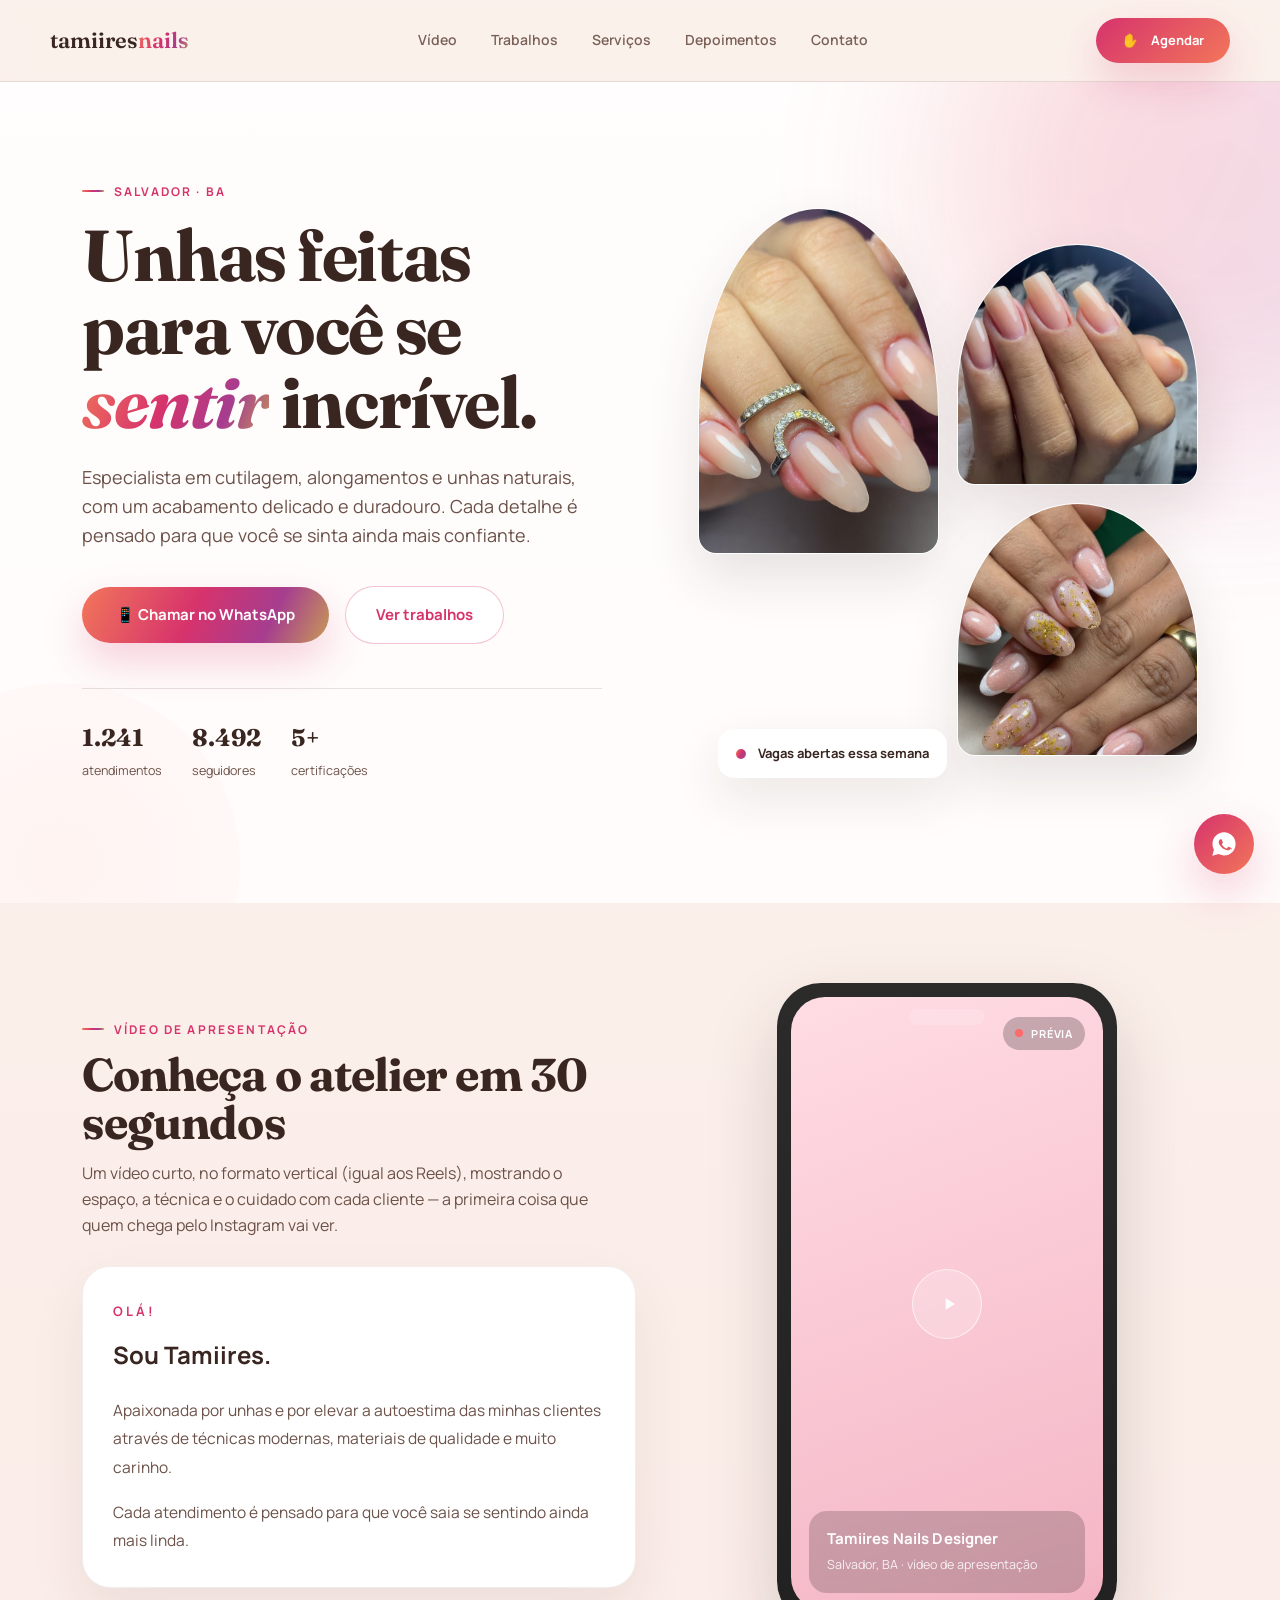
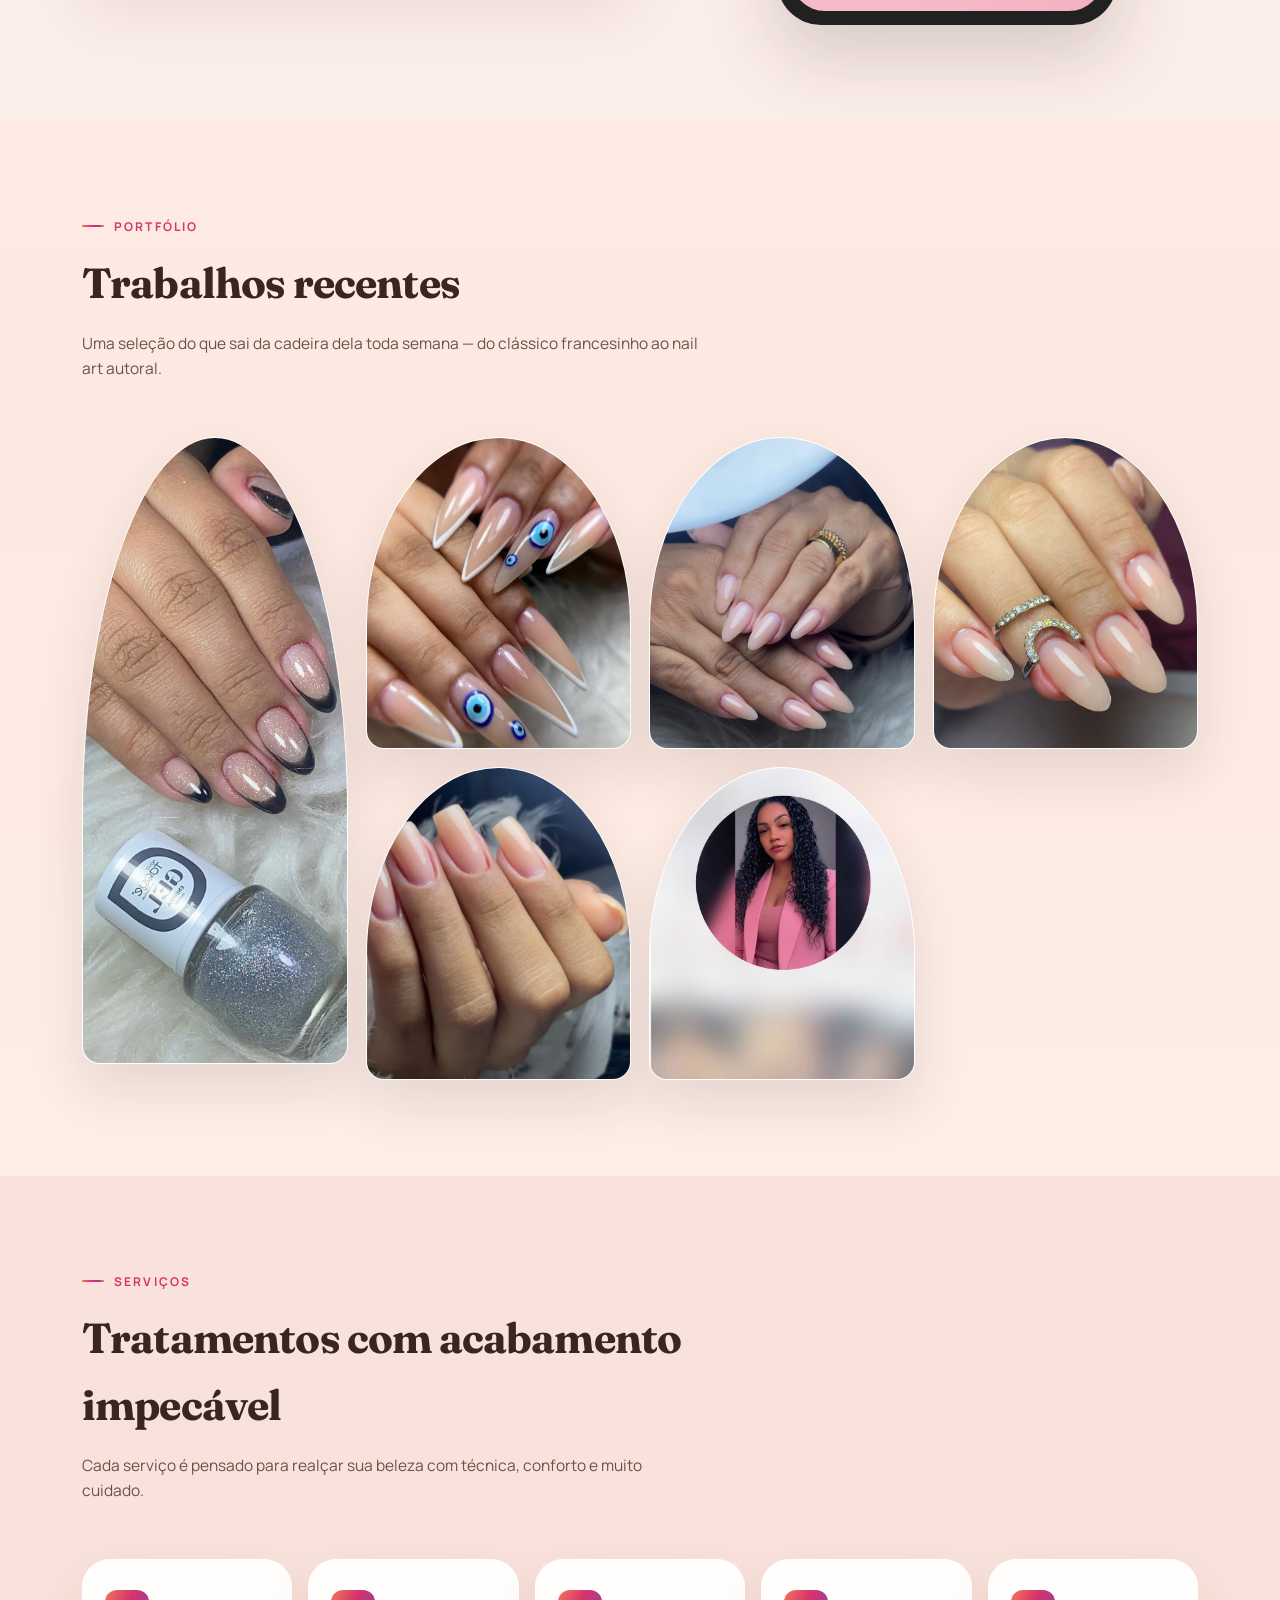
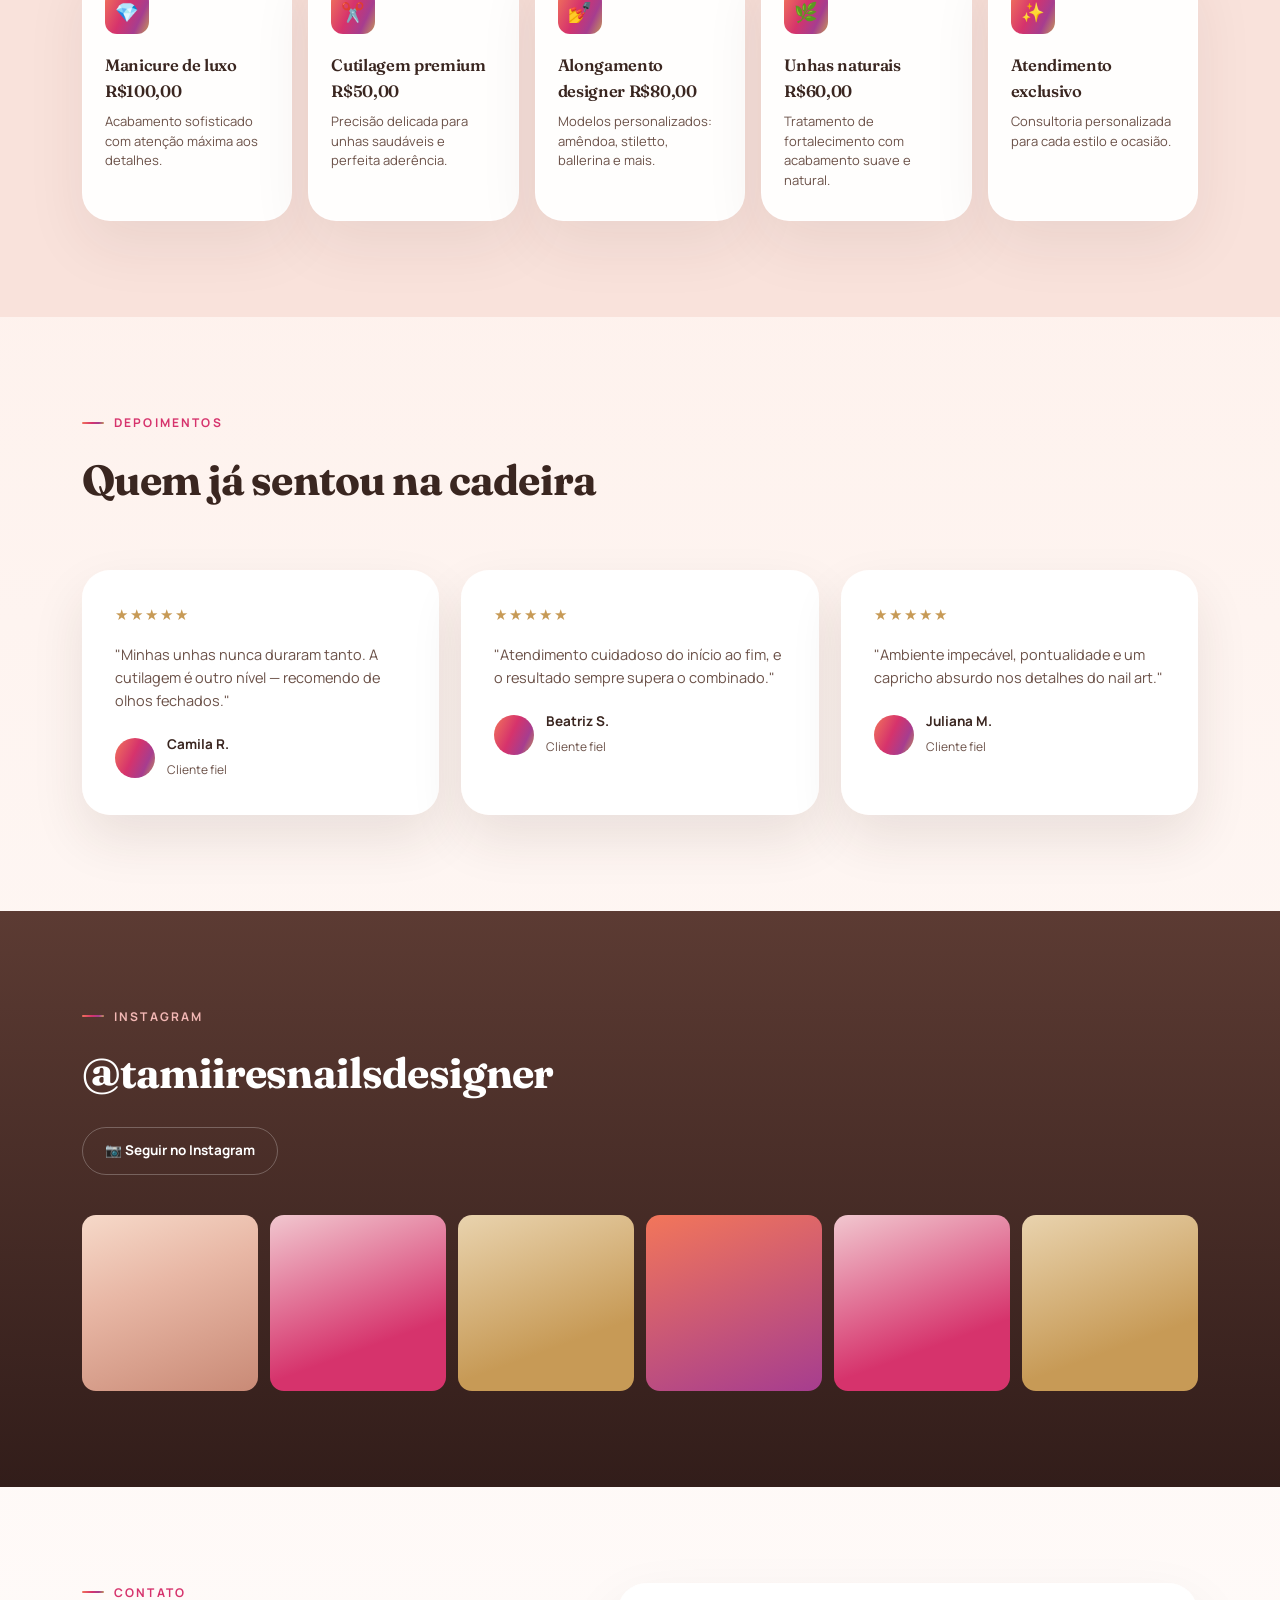
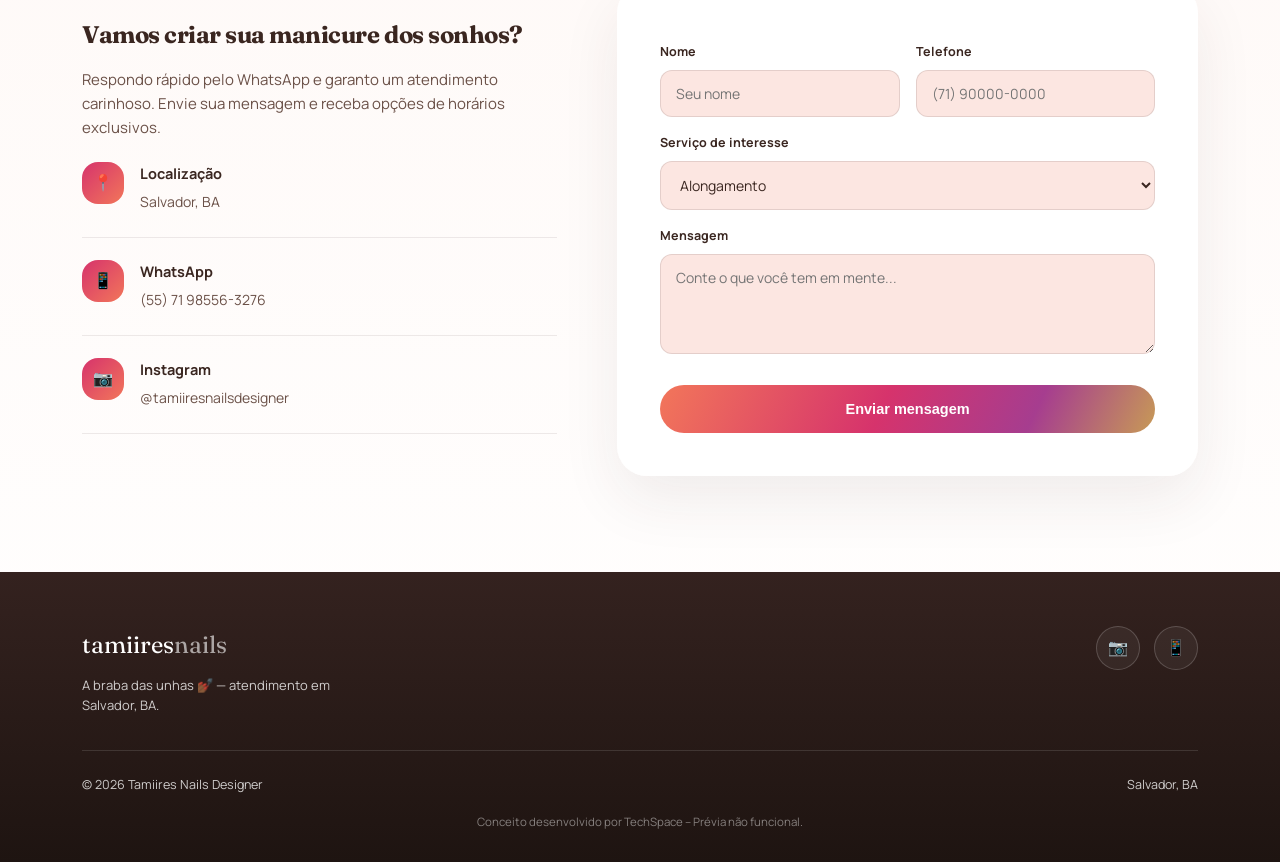
==== index.html @ da58a816 "missing the index file" ====
<!DOCTYPE html>
<html lang="pt-BR">
<head>
<meta charset="UTF-8">
<meta name="viewport" content="width=device-width, initial-scale=1.0">
<title>Tamiires Nails Designer</title>
<link rel="preconnect" href="https://fonts.googleapis.com">
<link href="https://fonts.googleapis.com/css2?family=Fraunces:ital,opsz,wght@0,9..144,400;0,9..144,600;1,9..144,500;1,9..144,600&family=Manrope:wght@400;500;600;700;800&display=swap" rel="stylesheet">
<style>
  :root{
    --blush:#FCE6E1;
    --blush-2:#F9E2DB;
    --blush-light:#FFF1EF;
    --espresso:#3A2620;
    --espresso-soft:#6B5148;
    --magenta:#D6336C;
    --coral:#F2765A;
    --rose:#D77A8A;
    --pearl:#F8E5E6;
    --gold:#C79A56;
    --grad: linear-gradient(115deg, #F2765A 0%, #D6336C 45%, #A63D8F 75%, #C79A56 100%);
    --card: #FFFFFF;
    --line: rgba(58,38,32,0.12);
    --shadow: 0 20px 50px rgba(58,38,32,0.10);
  }
  *{margin:0;padding:0;box-sizing:border-box;}
  html{scroll-behavior:smooth;}
  body{
    font-family:'Manrope', sans-serif;
    background:linear-gradient(180deg, #fff8f6 0%, #fde9e1 35%, #fff 100%);
    color:var(--espresso);
    line-height:1.6;
    overflow-x:hidden;
  }
  h1,h2,h3,.display{
    font-family:'Fraunces', serif;
    font-weight:700;
    letter-spacing:-0.02em;
    color:var(--espresso);
  }
  a{color:inherit;text-decoration:none;}
  img{max-width:100%;display:block;}
  .wrap{max-width:1180px;margin:0 auto;padding:0 32px;}
  @media(max-width:600px){ .wrap{padding:0 20px;} }
  .eyebrow{
    font-size:12px;
    letter-spacing:0.18em;
    text-transform:uppercase;
    font-weight:700;
    color:var(--magenta);
    display:flex;
    align-items:center;
    gap:10px;
  }
  .eyebrow::before{
    content:"";
    width:22px;height:2px;
    background:var(--grad);
    display:inline-block;
    border-radius:2px;
  }

  /* nail-tip shape: rounded almond top, used for photo frames */
  .nail-frame{
    border-radius: 50% 50% 18px 18px / 60% 60% 18px 18px;
    overflow:hidden;
    position:relative;
    box-shadow:0 24px 54px rgba(58,38,32,0.12);
    border:1px solid rgba(255,255,255,0.65);
    background:#fff;
  }
  .nail-frame img{width:100%;height:100%;object-fit:cover;}

  /* ---------- HEADER ---------- */
  header{
    position:sticky; top:0; z-index:50;
    background:rgba(251,239,234,0.88);
    backdrop-filter: blur(10px);
    border-bottom:1px solid var(--line);
  }
  .nav{
    display:flex;align-items:center;justify-content:space-between;
    padding:18px 0;
  }
  .logo{
    font-family:'Fraunces', serif;
    font-size:22px;
    font-weight:600;
  }
  .logo span{
    background:var(--grad);
    -webkit-background-clip:text;
    background-clip:text;
    color:transparent;
  }
  .nav-links{display:flex;gap:34px;font-size:14px;font-weight:600;}
  .nav-links a{opacity:0.9;color:var(--espresso-soft);transition:color .2s, opacity .2s;}
  .nav-links a:hover{opacity:1;color:var(--magenta);}
  .nav-cta{
    background:linear-gradient(135deg, var(--magenta), var(--coral));
    color:#fff;
    padding:12px 26px;
    border-radius:999px;
    font-size:13px;
    font-weight:700;
    display:flex;align-items:center;gap:10px;
    white-space:nowrap;
    box-shadow:0 18px 40px rgba(214,51,108,0.22);
  }
  .nav-right{display:flex; align-items:center; gap:14px;}
  .hamburger{
    display:none;
    width:40px;height:40px;
    border-radius:10px;
    border:1.5px solid var(--line);
    background:none;
    align-items:center; justify-content:center;
    flex-direction:column; gap:4px;
    cursor:pointer;
  }
  .hamburger span{width:18px;height:2px;background:var(--espresso);border-radius:2px;}
  .mobile-menu{
    display:none;
    flex-direction:column;
    gap:2px;
    padding:8px 0 18px;
    border-top:1px solid var(--line);
  }
  .mobile-menu a{
    padding:14px 4px;
    font-size:15px;
    font-weight:700;
    border-bottom:1px solid var(--line);
  }
  .mobile-menu.open{display:flex;}
  @media(max-width:860px){
    .nav-links{display:none;}
    .hamburger{display:flex;}
    .nav-cta span.txt{display:none;}
  }

  /* ---------- HERO ---------- */
  .hero{
    position:relative;
    padding:100px 0 120px;
    overflow:hidden;
    background:rgba(255,255,255,0.78);
  }
  .hero::before{
    content:"";
    position:absolute;
    top:-180px; right:-220px;
    width:560px;height:560px;
    background:var(--grad);
    filter:blur(90px);
    opacity:0.18;
    border-radius:50%;
    z-index:0;
  }
  .hero::after{
    content:"";
    position:absolute;
    bottom:-140px; left:-120px;
    width:360px; height:360px;
    background:radial-gradient(circle, rgba(255,243,241,0.95) 0%, rgba(251,239,234,0.15) 100%);
    border-radius:50%;
    z-index:0;
  }
  .hero-grid{
    position:relative; z-index:1;
    display:grid;
    grid-template-columns:1.05fr 0.95fr;
    gap:64px;
    align-items:center;
  }
  .hero h1{
    font-size:clamp(44px, 6vw, 72px);
    line-height:1.02;
    margin:18px 0 24px;
  }
  .hero h1 em{
    font-style:italic;
    background:var(--grad);
    -webkit-background-clip:text;
    background-clip:text;
    color:transparent;
  }
  .hero p.lead{
    font-size:18px;
    color:var(--espresso-soft);
    max-width:520px;
    margin-bottom:36px;
  }
  .hero-actions{display:flex;gap:16px;flex-wrap:wrap;align-items:center;}
  .btn-primary{
    background:var(--grad);
    color:#fff;
    padding:16px 34px;
    border-radius:100px;
    font-weight:700;
    font-size:15px;
    display:inline-flex;
    align-items:center;
    gap:10px;
    box-shadow:0 18px 42px rgba(214,51,108,0.22);
    transition:transform .2s ease, box-shadow .2s ease;
  }
  .btn-primary:hover{transform:translateY(-2px); box-shadow:0 24px 56px rgba(214,51,108,0.26);}
  .btn-ghost{
    padding:16px 30px;
    border-radius:100px;
    font-weight:700;
    font-size:15px;
    border:1.5px solid rgba(214,51,108,0.3);
    color:var(--magenta);
    background:rgba(255,255,255,0.9);
  }
  .hero-stats{
    display:flex; gap:30px;
    margin-top:44px;
    padding-top:30px;
    border-top:1px solid rgba(58,38,32,0.12);
    max-width:520px;
  }
  .hero-stats div b{
    color:var(--espresso);
  }
  .hero-stats div span{
    color:var(--espresso-soft);
  }
  .hero-stats div b{
    font-family:'Fraunces',serif;
    font-size:24px;
    display:block;
  }
  .hero-stats div span{font-size:12.5px; color:var(--espresso-soft);}

  .hero-visual{
    position:relative;
    display:grid;
    grid-template-columns:1fr 1fr;
    gap:18px;
  }
  .hero-visual .nail-frame:nth-child(1){grid-column:1/2; grid-row:1/3; aspect-ratio:3/4.3;}
  .hero-visual .nail-frame:nth-child(2){aspect-ratio:1/1; margin-top:36px;}
  .hero-visual .nail-frame:nth-child(3){aspect-ratio:1/1.05;}
  .badge-float{
    position:absolute;
    bottom:-22px; left:20px;
    background:#fff;
    padding:14px 18px;
    border-radius:16px;
    box-shadow:var(--shadow);
    display:flex;
    align-items:center;
    gap:12px;
    font-size:13px;
    font-weight:700;
    z-index:2;
  }
  .badge-dot{
    width:10px;height:10px;border-radius:50%;
    background:var(--grad);
  }

  /* placeholder art for photos (no real photos available) */
  .ph{ width:100%;height:100%; }
  .ph1{background:linear-gradient(160deg,#f6d9c9,#e8b7a5 40%,#c98a76);}
  .ph2{background:linear-gradient(160deg,#f1c7cf,#d6336c 70%);}
  .ph3{background:linear-gradient(160deg,#e9d3ae,#c79a56 70%);}
  .ph4{background:linear-gradient(160deg,#f2765a,#a63d8f);}
  .ph-mark{
    position:absolute; inset:0;
    display:flex; align-items:flex-end; justify-content:flex-start;
    padding:14px;
    font-size:10.5px; font-weight:700; letter-spacing:.04em;
    color:rgba(255,255,255,0.85);
  }

  /* ---------- VIDEO INTRO ---------- */
  .video-section{
    padding:80px 0 96px;
    background:rgba(251,239,234,0.72);
  }
  .video-layout{
    display:grid;
    grid-template-columns:1.05fr 0.95fr;
    gap:60px;
    align-items:center;
  }
  .video-copy{
    max-width:560px;
    display:flex;
    flex-direction:column;
    justify-content:center;
    gap:28px;
  }
  .video-copy .sec-head{margin-bottom:0;}
  .video-copy .sec-head h2{
    color:var(--espresso);
    font-size:clamp(34px, 4vw, 46px);
    line-height:1.05;
    margin-top:12px;
  }
  .video-copy .sec-head p{
    color:var(--espresso-soft);
    font-size:16px;
    max-width:520px;
  }
  .bio-text{
    background:#fff;
    border:1px solid rgba(58,38,32,0.08);
    border-radius:28px;
    padding:32px 30px;
    color:var(--espresso);
    line-height:1.85;
    box-shadow:0 24px 56px rgba(58,38,32,0.08);
  }
  .bio-text p{
    margin-bottom:18px;
  }
  .bio-text p:first-child{
    font-size:13px;
    font-weight:700;
    letter-spacing:0.24em;
    text-transform:uppercase;
    color:var(--magenta);
    margin-bottom:10px;
  }
  .bio-text p:nth-child(2){
    font-size:24px;
    font-weight:700;
    margin-bottom:18px;
    color:var(--espresso);
  }
  .bio-text p:nth-child(3),
  .bio-text p:nth-child(4){
    font-size:15.5px;
    color:var(--espresso-soft);
    margin-bottom:16px;
  }
  .bio-text p:last-child{margin-bottom:0;}
  .phone-frame{
    position:relative;
    width:min(340px, 84vw);
    aspect-ratio:9/17;
    margin:0 auto;
    border-radius:44px;
    padding:14px;
    background:linear-gradient(180deg, rgba(26,26,26,0.92), rgba(33,33,33,1));
    box-shadow:0 30px 70px rgba(58,38,32,0.18);
  }
  .phone-screen{
    position:relative;
    width:100%;height:100%;
    border-radius:34px;
    overflow:hidden;
    background:linear-gradient(160deg, #ffdce4 0%, #f5b8c7 42%, #d16388 78%);
    background-size:220% 220%;
    animation: shimmer 10s ease-in-out infinite;
  }
  @keyframes shimmer{
    0%{background-position:0% 25%;}
    50%{background-position:100% 75%;}
    100%{background-position:0% 25%;}
  }
  .phone-notch{
    position:absolute; top:12px; left:50%; transform:translateX(-50%);
    width:75px; height:16px; border-radius:12px;
    background:rgba(255,255,255,0.16);
    z-index:3;
  }
  .phone-caption{
    position:absolute; bottom:18px; left:18px; right:18px;
    z-index:3; color:#fff;
    background:rgba(0,0,0,0.18);
    border-radius:18px;
    padding:16px 18px;
    backdrop-filter:blur(6px);
  }
  .phone-caption b{font-size:15px; display:block; letter-spacing:0.01em;}
  .phone-caption span{font-size:12.5px; opacity:0.85;}
  .play-btn{
    position:absolute; inset:0;
    display:flex; align-items:center; justify-content:center;
    z-index:2;
  }
  .play-btn .circle{
    width:70px;height:70px;border-radius:50%;
    background:rgba(255,255,255,0.22);
    backdrop-filter:blur(4px);
    border:1.5px solid rgba(255,255,255,0.65);
    display:flex; align-items:center; justify-content:center;
    transition:transform .2s ease;
  }
  .phone-frame:hover .circle{transform:scale(1.06);}
  .play-btn svg{margin-left:3px;}
  .rec-dot{
    position:absolute; top:20px; right:18px; z-index:3;
    display:flex; align-items:center; gap:8px;
    font-size:11px; font-weight:700; color:#fff;
    letter-spacing:0.08em;
    background:rgba(0,0,0,0.22);
    padding:8px 12px;
    border-radius:999px;
  }
  .rec-dot i{
    width:8px;height:8px;border-radius:50%; background:#ff6a6a;
    display:inline-block;
    animation: blink 1.6s infinite;
  }
  @keyframes blink{ 50%{opacity:0.25;} }
  @media(max-width:860px){
    .video-layout{grid-template-columns:1fr; gap:34px;}
    .bio-text{padding:24px;}
    .phone-frame{width:min(260px, 80vw);}
  }

  /* ---------- SECTION HEADERS ---------- */
  section{padding:96px 0;}
  .sec-head{max-width:620px; margin-bottom:56px;}
  .sec-head h2{font-size:clamp(30px,3.6vw,42px); margin-top:14px;}
  .sec-head p{color:var(--espresso-soft); margin-top:14px; font-size:15.5px;}

  /* ---------- PORTFOLIO ---------- */
  .portfolio-grid{
    display:grid;
    grid-template-columns:repeat(4, 1fr);
    gap:18px;
  }
  .portfolio-grid .nail-frame{aspect-ratio:0.85/1; cursor:pointer; transition:transform .25s ease;}
  .portfolio-grid .nail-frame:hover{transform:translateY(-6px);}
  .portfolio-grid .nail-frame:nth-child(1){grid-row:span 2; aspect-ratio:0.72/1.7;}
  @media(max-width:900px){
    .portfolio-grid{grid-template-columns:repeat(2,1fr);}
    .portfolio-grid .nail-frame:nth-child(1){grid-row:span 1; aspect-ratio:0.85/1;}
  }

  /* ---------- SERVICES ---------- */
  .services{background:var(--blush-2);}
  .services-grid{
    display:grid;
    grid-template-columns:repeat(5,1fr);
    gap:16px;
  }
  .service-card{
    background:rgba(255,255,255,0.95);
    border-radius:28px;
    padding:30px 22px;
    text-align:left;
    box-shadow:0 24px 60px rgba(58,38,32,0.08);
    transition:transform .25s ease, box-shadow .25s ease;
    border:1px solid rgba(255,255,255,0.75);
  }
  .service-card:hover{transform:translateY(-6px); box-shadow:0 28px 72px rgba(58,38,32,0.12);}
  .service-icon{
    width:44px;height:44px;
    border-radius:12px;
    background:var(--grad);
    display:flex;align-items:center;justify-content:center;
    color:#fff; font-size:19px;
    margin-bottom:18px;
  }
  .service-card h3{font-size:16.5px; margin-bottom:8px; font-weight:600;}
  .service-card p{font-size:13px; color:var(--espresso-soft); line-height:1.5;}
  @media(max-width:960px){ .services-grid{grid-template-columns:repeat(2,1fr);} }

  /* ---------- TESTIMONIALS ---------- */
  .testi-grid{
    display:grid;
    grid-template-columns:repeat(3,1fr);
    gap:22px;
  }
  .testi-card{
    background:rgba(255,255,255,0.95);
    border-radius:28px;
    padding:32px;
    box-shadow:0 24px 52px rgba(58,38,32,0.10);
    border:1px solid rgba(255,255,255,0.7);
  }
  .stars{color:var(--gold); font-size:15px; margin-bottom:16px; letter-spacing:2px;}
  .testi-card p{font-size:14.5px; color:var(--espresso-soft); margin-bottom:22px;}
  .testi-who{display:flex; align-items:center; gap:12px;}
  .testi-avatar{
    width:40px;height:40px;border-radius:50%;
    background:var(--grad);
  }
  .testi-who b{font-size:13.5px; display:block;}
  .testi-who span{font-size:12px; color:var(--espresso-soft);}
  @media(max-width:900px){ .testi-grid{grid-template-columns:1fr;} }

  /* ---------- INSTAGRAM STRIP ---------- */
  .insta{
    background:linear-gradient(180deg, #5c3b33 0%, #321d1a 100%);
    color:#fff;
  }
  .insta .sec-head p{color:rgba(255,255,255,0.68);}
  .insta .eyebrow{color:#F3B8B5;}
  .insta .eyebrow::before{background:var(--grad);}
  .insta-head{
    display:flex; justify-content:space-between; align-items:flex-end;
    flex-wrap:wrap; gap:20px;
  }
  .insta-follow{
    display:inline-flex; align-items:center; gap:10px;
    border:1.5px solid rgba(255,255,255,0.25);
    padding:12px 22px; border-radius:100px;
    font-size:13.5px; font-weight:700;
  }
  .insta-grid{
    margin-top:40px;
    display:grid;
    grid-template-columns:repeat(6,1fr);
    gap:12px;
  }
  .insta-grid .cell{
    aspect-ratio:1/1;
    border-radius:14px;
    overflow:hidden;
    position:relative;
  }
  @media(max-width:900px){ .insta-grid{grid-template-columns:repeat(3,1fr);} }

  /* ---------- CONTACT ---------- */
  .contact-grid{
    display:grid;
    grid-template-columns:0.9fr 1.1fr;
    gap:60px;
    align-items:flex-start;
  }
  .contact-info-item{
    display:flex; gap:16px; align-items:flex-start;
    padding:22px 0;
    border-bottom:1px solid rgba(58,38,32,0.09);
  }
  .contact-info-item .ic{
    width:42px;height:42px;border-radius:16px;
    background:linear-gradient(135deg, var(--magenta), var(--coral));
    display:flex;align-items:center;justify-content:center;
    color:#fff; font-size:16px; flex-shrink:0;
  }
  .contact-info-item b{font-size:14.5px; display:block; margin-bottom:4px;}
  .contact-info-item span{font-size:14px; color:var(--espresso-soft);}

  form{
    background:rgba(255,255,255,0.95);
    border:1px solid rgba(255,255,255,0.75);
    border-radius:30px;
    padding:42px;
    box-shadow:0 24px 60px rgba(58,38,32,0.08);
  }
  .form-row{display:grid; grid-template-columns:1fr 1fr; gap:16px;}
  label{font-size:12.5px; font-weight:700; display:block; margin-bottom:8px; margin-top:16px;}
  input, textarea, select{
    width:100%;
    border:1.5px solid var(--line);
    background:var(--blush);
    border-radius:12px;
    padding:13px 15px;
    font-family:inherit;
    font-size:14px;
    color:var(--espresso);
  }
  input:focus, textarea:focus, select:focus{
    outline:2px solid var(--magenta);
    outline-offset:1px;
  }
  textarea{resize:vertical; min-height:100px;}
  .form-submit{
    margin-top:24px;
    width:100%;
    background:var(--grad);
    color:#fff;
    border:none;
    padding:16px;
    border-radius:100px;
    font-weight:700;
    font-size:14.5px;
    cursor:pointer;
  }
  @media(max-width:900px){
    .contact-grid{grid-template-columns:1fr;}
    .form-row{grid-template-columns:1fr;}
  }

  /* ---------- WHATSAPP FLOAT ---------- */
  .wa-float{
    position:fixed;
    bottom:26px; right:26px;
    width:60px;height:60px;
    border-radius:50%;
    background:linear-gradient(135deg, var(--magenta), var(--coral));
    display:flex;align-items:center;justify-content:center;
    box-shadow:0 18px 46px rgba(214,51,108,0.24);
    z-index:60;
    animation: pulse 2.6s infinite;
  }
  @keyframes pulse{
    0%{box-shadow:0 0 0 0 rgba(214,51,108,0.24);}
    70%{box-shadow:0 0 0 20px rgba(214,51,108,0);}
    100%{box-shadow:0 0 0 0 rgba(214,51,108,0);}
  }

  /* ---------- FOOTER ---------- */
  footer{
    background:linear-gradient(180deg, #34221f 0%, #1e1411 100%);
    color:rgba(255,255,255,0.78);
    padding:54px 0 30px;
  }
  .footer-top{
    display:flex; justify-content:space-between; flex-wrap:wrap; gap:30px;
    padding-bottom:34px;
    border-bottom:1px solid rgba(255,255,255,0.12);
  }
  .footer-logo{font-family:'Fraunces',serif; font-size:24px; color:#fff; margin-bottom:10px;}
  .footer-logo span{opacity:0.7;}
  .foot-social{display:flex; gap:14px;}
  .foot-social a{
    width:44px;height:44px;border-radius:50%;
    border:1.5px solid rgba(255,255,255,0.18);
    display:flex; align-items:center; justify-content:center;
    font-size:16px; color:#fff;
    background:rgba(255,255,255,0.05);
    transition:transform .2s ease, background .2s ease;
  }
  .foot-social a:hover{transform:translateY(-2px); background:rgba(255,255,255,0.12);}
  .footer-bottom{
    display:flex; justify-content:space-between; flex-wrap:wrap; gap:10px;
    padding-top:24px;
    font-size:12.5px;
  }
  .disclaimer{
    text-align:center;
    font-size:11.5px;
    color:rgba(255,255,255,0.45);
    margin-top:18px;
  }

  @media(max-width:900px){
    .hero-grid{grid-template-columns:1fr;}
    .hero-visual{margin-top:40px;}
    .services-grid{grid-template-columns:repeat(2,1fr);}
  }
  @media(prefers-reduced-motion: reduce){
    *{animation:none !important; transition:none !important;}
  }

  /* ---------- MOBILE TIGHTENING ---------- */
  @media(max-width:600px){
    section{padding:56px 0;}
    .hero{padding:44px 0 56px;}
    .video-section{padding:44px 0 56px;}
    .sec-head{margin-bottom:34px;}
    .hero-stats{gap:22px; flex-wrap:wrap;}
    .hero-actions .btn-primary, .hero-actions .btn-ghost{
      width:100%; justify-content:center; text-align:center;
    }
    .hero-actions{flex-direction:column; align-items:stretch;}
    .badge-float{
      position:static;
      margin-top:16px;
      width:fit-content;
    }
    .hero-visual{grid-template-columns:1fr 1fr; gap:12px;}
    .hero-visual .nail-frame:nth-child(2){margin-top:0;}
    form{padding:26px 22px;}
    .service-card{padding:22px 18px;}
    .insta-grid{grid-template-columns:repeat(3,1fr); gap:8px;}
    .footer-top{flex-direction:column;}
  }
</style>
</head>
<body>

<header>
  <div class="wrap nav">
    <div class="logo">tamiires<span>nails</span></div>
    <nav class="nav-links">
      <a href="#video">Vídeo</a>
      <a href="#portfolio">Trabalhos</a>
      <a href="#servicos">Serviços</a>
      <a href="#depoimentos">Depoimentos</a>
      <a href="#contato">Contato</a>
    </nav>
    <div class="nav-right">
      <a class="nav-cta" href="https://api.whatsapp.com/send?phone=5571985563276" target="_blank">✋<span class="txt">&nbsp;Agendar</span></a>
      <button class="hamburger" id="menuBtn" aria-label="Abrir menu" aria-expanded="false">
        <span></span><span></span><span></span>
      </button>
    </div>
  </div>
  <div class="wrap">
    <nav class="mobile-menu" id="mobileMenu">
      <a href="#video">Vídeo</a>
      <a href="#portfolio">Trabalhos</a>
      <a href="#servicos">Serviços</a>
      <a href="#depoimentos">Depoimentos</a>
      <a href="#contato">Contato</a>
    </nav>
  </div>
</header>

<section class="hero">
  <div class="wrap hero-grid">
    <div>
      <div class="eyebrow">Salvador · BA</div>
      <h1>Unhas feitas<br>para você se <em>sentir</em> incrível.</h1>
      <p class="lead">Especialista em cutilagem, alongamentos e unhas naturais, com um acabamento delicado e duradouro. Cada detalhe é pensado para que você se sinta ainda mais confiante.</p>
      <div class="hero-actions">
        <a class="btn-primary" href="https://api.whatsapp.com/send?phone=5571985563276" target="_blank">📱 Chamar no WhatsApp</a>
        <a class="btn-ghost" href="#portfolio">Ver trabalhos</a>
      </div>
      <div class="hero-stats">
        <div><b>1.241</b><span>atendimentos</span></div>
        <div><b>8.492</b><span>seguidores</span></div>
        <div><b>5+</b><span>certificações</span></div>
      </div>
    </div>
    <div class="hero-visual">
<div class="nail-frame">
    <img src="unha3.jpg" alt="Foto em destaque" class="ph">
</div>

<div class="nail-frame">
    <img src="unha1.jpg" alt="Alongamento" class="ph">
</div>

<div class="nail-frame">
    <img src="unha2.jpg" alt="Cutilagem" class="ph">
</div>
      <div class="badge-float"><span class="badge-dot"></span> Vagas abertas essa semana</div>
    </div>
  </div>
</section>

<section class="video-section" id="video">
  <div class="wrap video-layout">
    <div class="video-copy">
      <div class="sec-head" style="margin-bottom:0;">
        <div class="eyebrow">Vídeo de apresentação</div>
        <h2>Conheça o atelier em 30 segundos</h2>
        <p>Um vídeo curto, no formato vertical (igual aos Reels), mostrando o espaço, a técnica e o cuidado com cada cliente — a primeira coisa que quem chega pelo Instagram vai ver.</p>
      </div>
      <div class="bio-text">
        <p>Olá!</p>
        <p>Sou Tamiires.</p>
        <p>Apaixonada por unhas e por elevar a autoestima das minhas clientes através de técnicas modernas, materiais de qualidade e muito carinho.</p>
        <p>Cada atendimento é pensado para que você saia se sentindo ainda mais linda.</p>
      </div>
    </div>
    <div class="phone-frame">
      <div class="phone-screen">
        <div class="rec-dot"><i></i>PRÉVIA</div>
        <div class="phone-notch"></div>
        <div class="play-btn">
          <div class="circle">
            <svg width="20" height="20" viewBox="0 0 24 24" fill="white"><path d="M8 5v14l11-7z"/></svg>
          </div>
        </div>
        <div class="phone-caption">
          <b>Tamiires Nails Designer</b>
          <span>Salvador, BA · vídeo de apresentação</span>
        </div>
      </div>
    </div>
  </div>
</section>

<section id="portfolio">
  <div class="wrap">
    <div class="sec-head">
      <div class="eyebrow">Portfólio</div>
      <h2>Trabalhos recentes</h2>
      <p>Uma seleção do que sai da cadeira dela toda semana — do clássico francesinho ao nail art autoral.</p>
    </div>
    <div class="portfolio-grid">
      <div class="nail-frame">
        <img src="unha5.jpg" alt="Foto em destaque" class="ph">
      </div>
      <div class="nail-frame">
        <img src="unha7.jpg" alt="Alongamento" class="ph">
      </div>
      <div class="nail-frame">
        <img src="unha4.jpg" alt="Cutilagem" class="ph">
      </div>
      <div class="nail-frame">
        <img src="unha3.jpg" alt="Foto em destaque" class="ph">
      </div>
      <div class="nail-frame">
        <img src="unha6.jpg" alt="Alongamento" class="ph">
      </div>
      <div class="nail-frame">
        <img src="ela.jpg" alt="Cutilagem" class="ph">
      </div>
    </div>
  </div>
</section>

<section class="services" id="servicos">
  <div class="wrap">
    <div class="sec-head">
      <div class="eyebrow">Serviços</div>
      <h2>Tratamentos com acabamento impecável</h2>
      <p>Cada serviço é pensado para realçar sua beleza com técnica, conforto e muito cuidado.</p>
    </div>
    <div class="services-grid">
      <div class="service-card">
        <div class="service-icon">💎</div>
        <h3>Manicure de luxo R$100,00</h3>
        <p>Acabamento sofisticado com atenção máxima aos detalhes.</p>
      </div>
      <div class="service-card">
        <div class="service-icon">✂️</div>
        <h3>Cutilagem premium R$50,00</h3>
        <p>Precisão delicada para unhas saudáveis e perfeita aderência.</p>
      </div>
      <div class="service-card">
        <div class="service-icon">💅</div>
        <h3>Alongamento designer R$80,00</h3>
        <p>Modelos personalizados: amêndoa, stiletto, ballerina e mais.</p>
      </div>
      <div class="service-card">
        <div class="service-icon">🌿</div>
        <h3>Unhas naturais R$60,00</h3>
        <p>Tratamento de fortalecimento com acabamento suave e natural.</p>
      </div>
      <div class="service-card">
        <div class="service-icon">✨</div>
        <h3>Atendimento exclusivo</h3>
        <p>Consultoria personalizada para cada estilo e ocasião.</p>
      </div>
    </div>
  </div>
</section>

<section id="depoimentos">
  <div class="wrap">
    <div class="sec-head">
      <div class="eyebrow">Depoimentos</div>
      <h2>Quem já sentou na cadeira</h2>
    </div>
    <div class="testi-grid">
      <div class="testi-card">
        <div class="stars">★★★★★</div>
        <p>"Minhas unhas nunca duraram tanto. A cutilagem é outro nível — recomendo de olhos fechados."</p>
        <div class="testi-who"><div class="testi-avatar"></div><div><b>Camila R.</b><span>Cliente fiel</span></div></div>
      </div>
      <div class="testi-card">
        <div class="stars">★★★★★</div>
        <p>"Atendimento cuidadoso do início ao fim, e o resultado sempre supera o combinado."</p>
        <div class="testi-who"><div class="testi-avatar"></div><div><b>Beatriz S.</b><span>Cliente fiel</span></div></div>
      </div>
      <div class="testi-card">
        <div class="stars">★★★★★</div>
        <p>"Ambiente impecável, pontualidade e um capricho absurdo nos detalhes do nail art."</p>
        <div class="testi-who"><div class="testi-avatar"></div><div><b>Juliana M.</b><span>Cliente fiel</span></div></div>
      </div>
    </div>
  </div>
</section>

<section class="insta">
  <div class="wrap">
    <div class="sec-head insta-head" style="margin-bottom:0;">
      <div>
        <div class="eyebrow">Instagram</div>
        <h2 style="color:#fff;">@tamiiresnailsdesigner</h2>
      </div>
      <a class="insta-follow" href="https://instagram.com/tamiiresnailsdesigner" target="_blank">📷 Seguir no Instagram</a>
    </div>
    <div class="insta-grid">
      <div class="cell"><div class="ph ph1" style="width:100%;height:100%;"></div></div>
      <div class="cell"><div class="ph ph2" style="width:100%;height:100%;"></div></div>
      <div class="cell"><div class="ph ph3" style="width:100%;height:100%;"></div></div>
      <div class="cell"><div class="ph ph4" style="width:100%;height:100%;"></div></div>
      <div class="cell"><div class="ph ph2" style="width:100%;height:100%;"></div></div>
      <div class="cell"><div class="ph ph3" style="width:100%;height:100%;"></div></div>
    </div>
  </div>
</section>

<section id="contato">
  <div class="wrap contact-grid">
    <div>
      <div class="eyebrow">Contato</div>
      <h2 style="margin-top:14px;">Vamos criar sua manicure dos sonhos?</h2>
      <p style="color:var(--espresso-soft); margin-top:14px; font-size:15px;">Respondo rápido pelo WhatsApp e garanto um atendimento carinhoso. Envie sua mensagem e receba opções de horários exclusivos.</p>

      <div class="contact-info-item">
        <div class="ic">📍</div>
        <div><b>Localização</b><span>Salvador, BA</span></div>
      </div>
      <div class="contact-info-item">
        <div class="ic">📱</div>
        <div><b>WhatsApp</b><span>(55) 71 98556-3276</span></div>
      </div>
      <div class="contact-info-item">
        <div class="ic">📷</div>
        <div><b>Instagram</b><span>@tamiiresnailsdesigner</span></div>
      </div>
    </div>

    <form onsubmit="return false;">
      <div class="form-row">
        <div>
          <label for="nome">Nome</label>
          <input id="nome" type="text" placeholder="Seu nome">
        </div>
        <div>
          <label for="tel">Telefone</label>
          <input id="tel" type="tel" placeholder="(71) 90000-0000">
        </div>
      </div>
      <label for="servico">Serviço de interesse</label>
      <select id="servico">
        <option>Alongamento</option>
        <option>Cutilagem</option>
        <option>Unhas naturais</option>
        <option>Unhas masculinas</option>
        <option>Outro</option>
      </select>
      <label for="msg">Mensagem</label>
      <textarea id="msg" placeholder="Conte o que você tem em mente..."></textarea>
      <button class="form-submit" type="submit">Enviar mensagem</button>
    </form>
  </div>
</section>

<a class="wa-float" href="https://api.whatsapp.com/send?phone=5571985563276" target="_blank" aria-label="WhatsApp">
  <svg width="28" height="28" viewBox="0 0 24 24" fill="white"><path d="M12.04 2C6.58 2 2.13 6.45 2.13 11.91c0 1.75.46 3.39 1.26 4.81L2 22l5.42-1.34c1.37.73 2.93 1.15 4.62 1.15h.01c5.46 0 9.91-4.45 9.91-9.91C21.96 6.45 17.5 2 12.04 2zm5.75 14.06c-.24.68-1.4 1.3-1.93 1.36-.5.06-1.05.09-3.02-.63-2.55-.96-4.19-3.58-4.32-3.75-.13-.17-1.03-1.37-1.03-2.62s.66-1.86.89-2.11c.24-.25.51-.31.68-.31.17 0 .34 0 .49.01.16.01.37-.06.58.44.24.55.79 1.9.86 2.04.07.14.11.31.02.5-.09.19-.14.31-.27.47-.14.16-.29.36-.41.48-.14.14-.28.29-.12.57.16.28.71 1.17 1.52 1.89 1.05.93 1.93 1.22 2.21 1.36.28.14.44.12.61-.07.17-.19.71-.83.9-1.11.19-.28.38-.24.63-.14.26.09 1.61.76 1.89.9.28.14.46.21.53.33.07.12.07.68-.17 1.36z"/></svg>
</a>

<footer>
  <div class="wrap">
    <div class="footer-top">
      <div>
        <div class="footer-logo">tamiires<span style="opacity:0.6;">nails</span></div>
        <p style="font-size:13px; max-width:280px;">A braba das unhas 💅🏾 — atendimento em Salvador, BA.</p>
      </div>
      <div class="foot-social">
        <a href="https://instagram.com/tamiiresnailsdesigner" target="_blank">📷</a>
        <a href="https://api.whatsapp.com/send?phone=5571985563276" target="_blank">📱</a>
      </div>
    </div>
    <div class="footer-bottom">
      <span>© 2026 Tamiires Nails Designer</span>
      <span>Salvador, BA</span>
    </div>
    <div class="disclaimer">Conceito desenvolvido por TechSpace – Prévia não funcional.</div>
  </div>
</footer>

<script>
  const menuBtn = document.getElementById('menuBtn');
  const mobileMenu = document.getElementById('mobileMenu');
  menuBtn.addEventListener('click', () => {
    const isOpen = mobileMenu.classList.toggle('open');
    menuBtn.setAttribute('aria-expanded', isOpen);
  });
  mobileMenu.querySelectorAll('a').forEach(link => {
    link.addEventListener('click', () => {
      mobileMenu.classList.remove('open');
      menuBtn.setAttribute('aria-expanded', 'false');
    });
  });
</script>
</body>
</html>
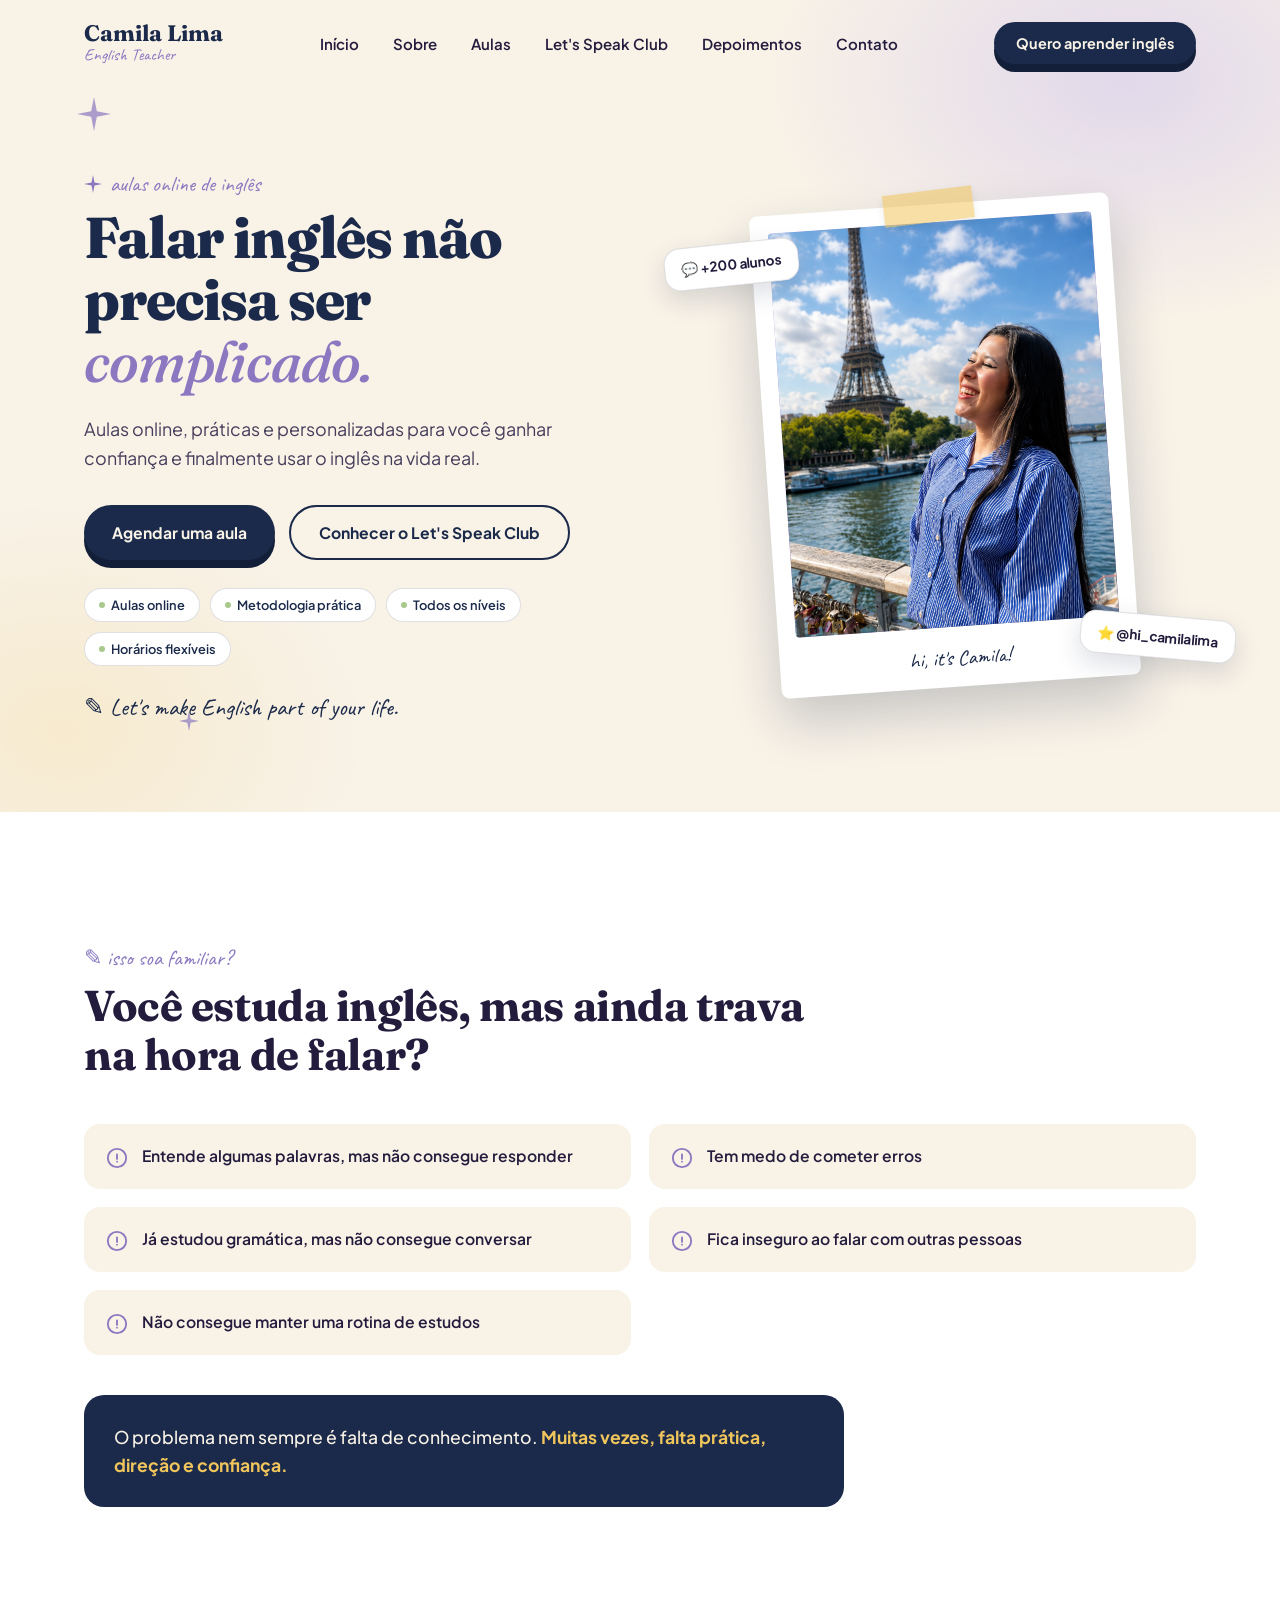
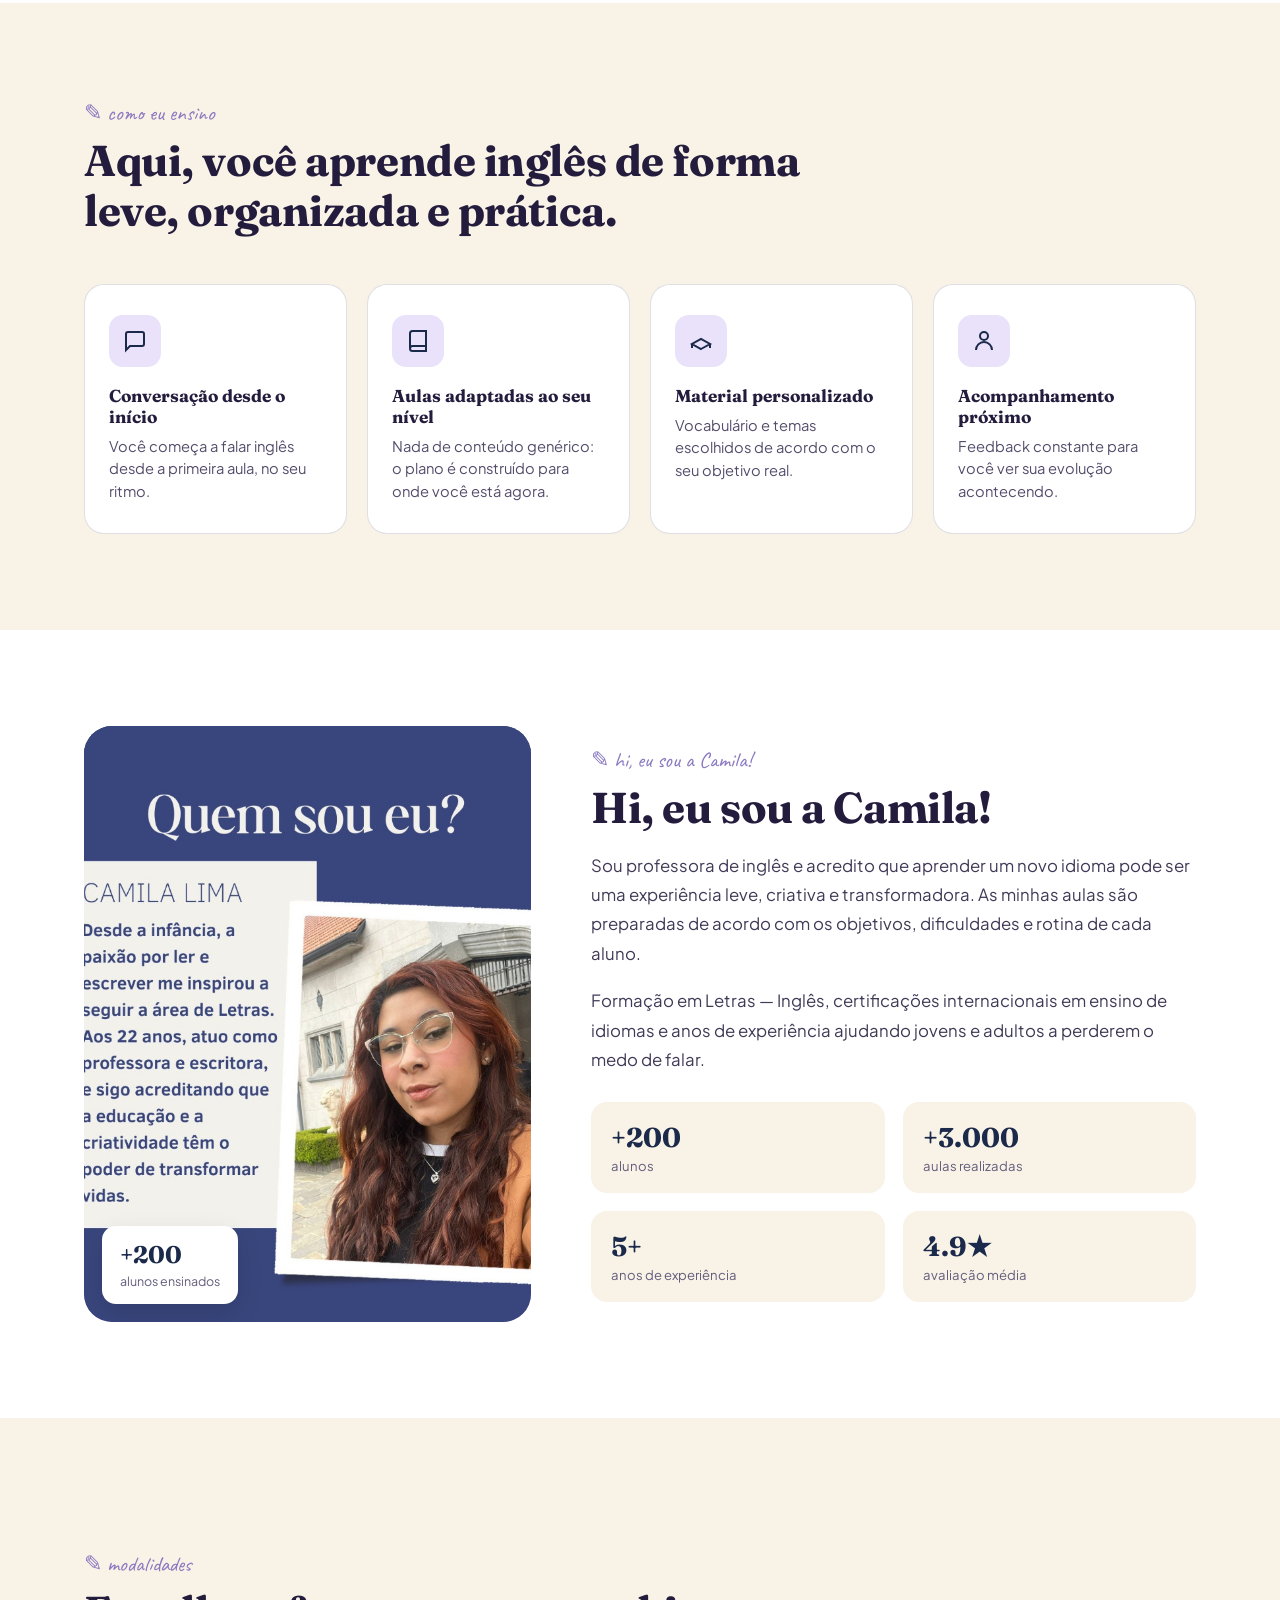
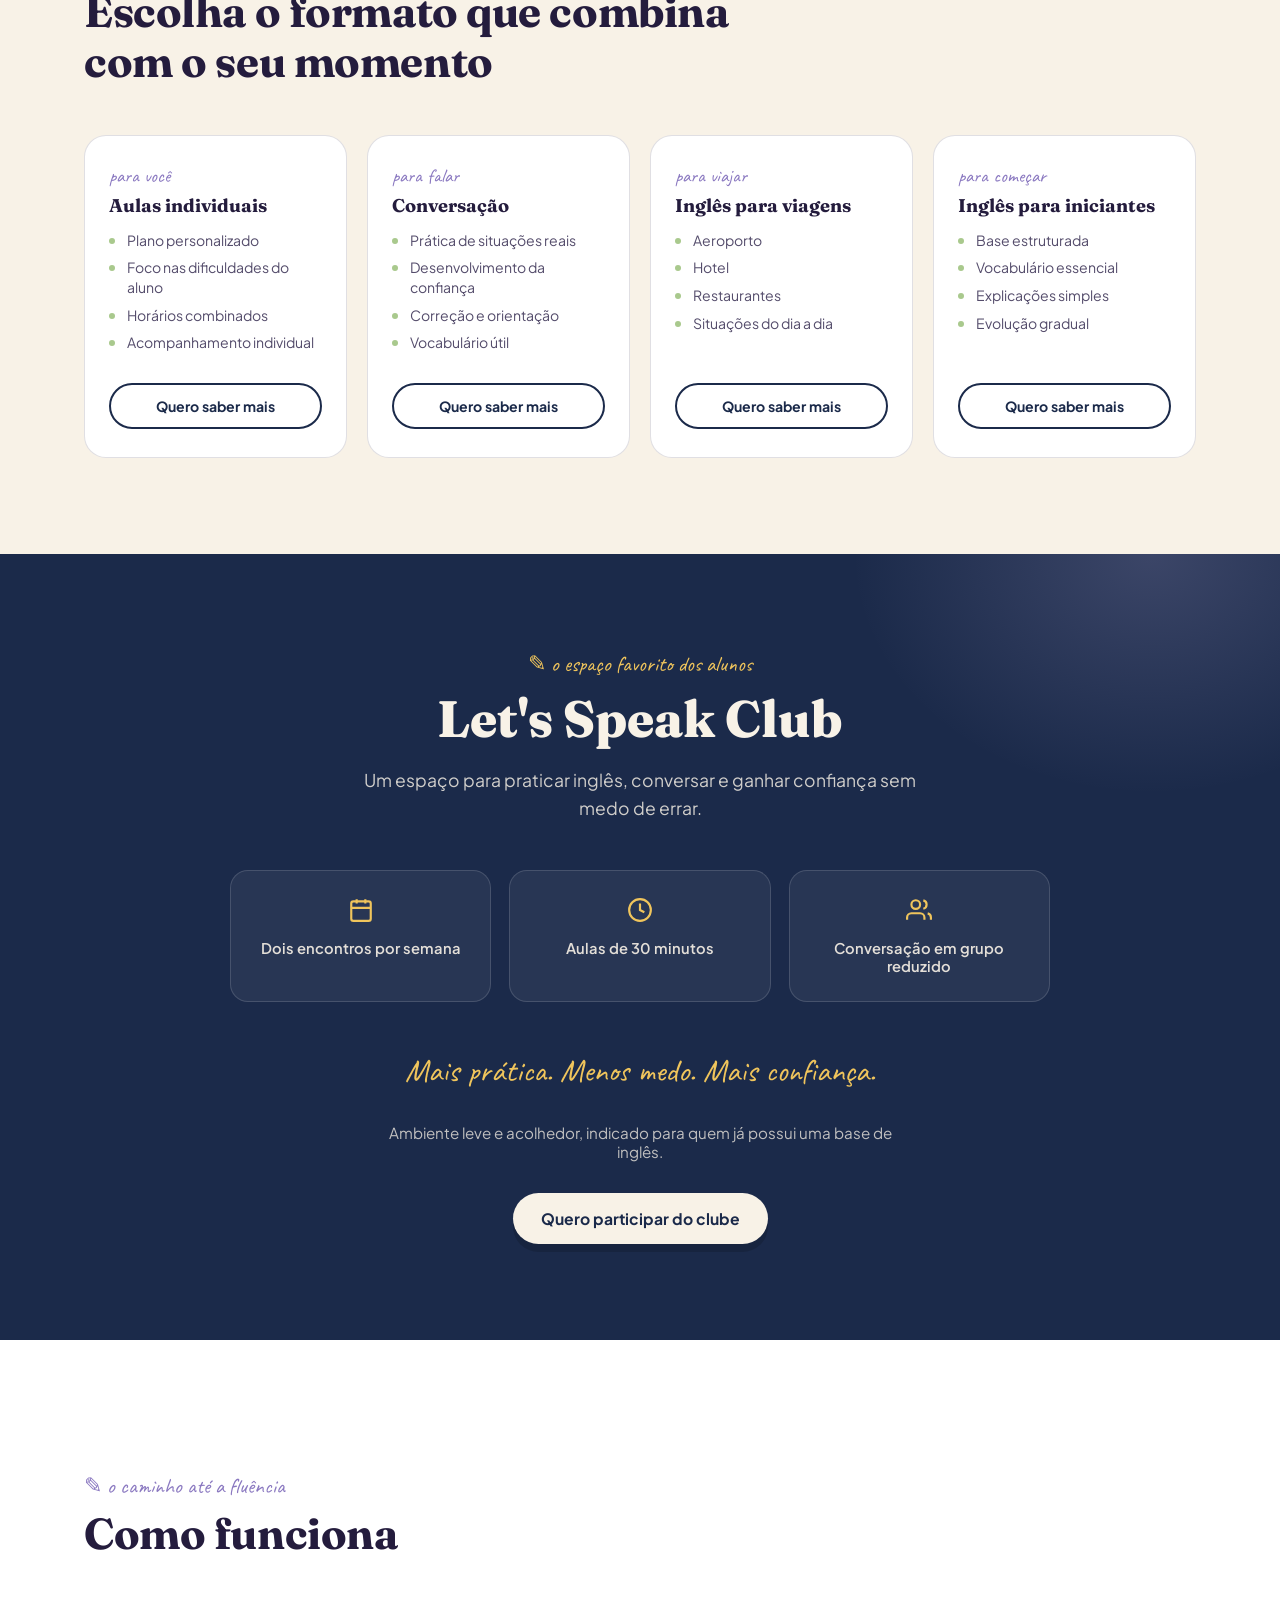
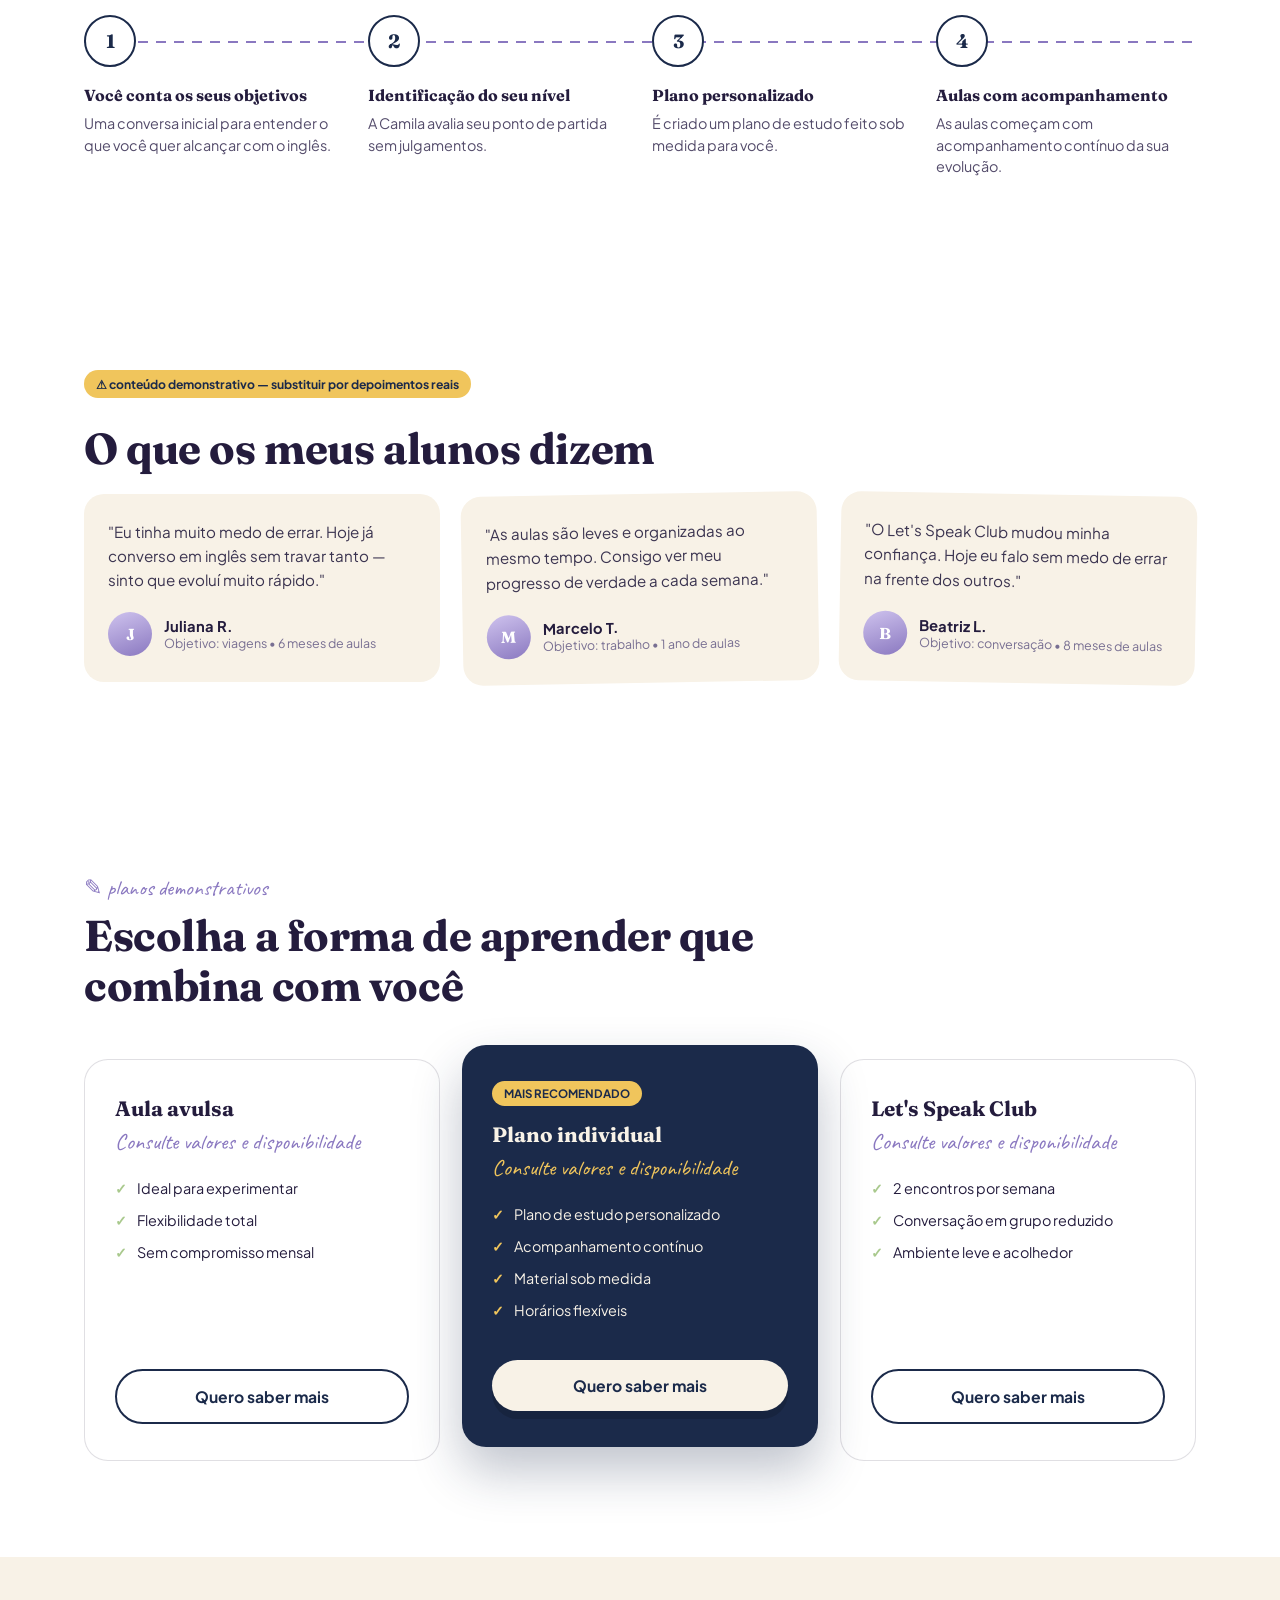
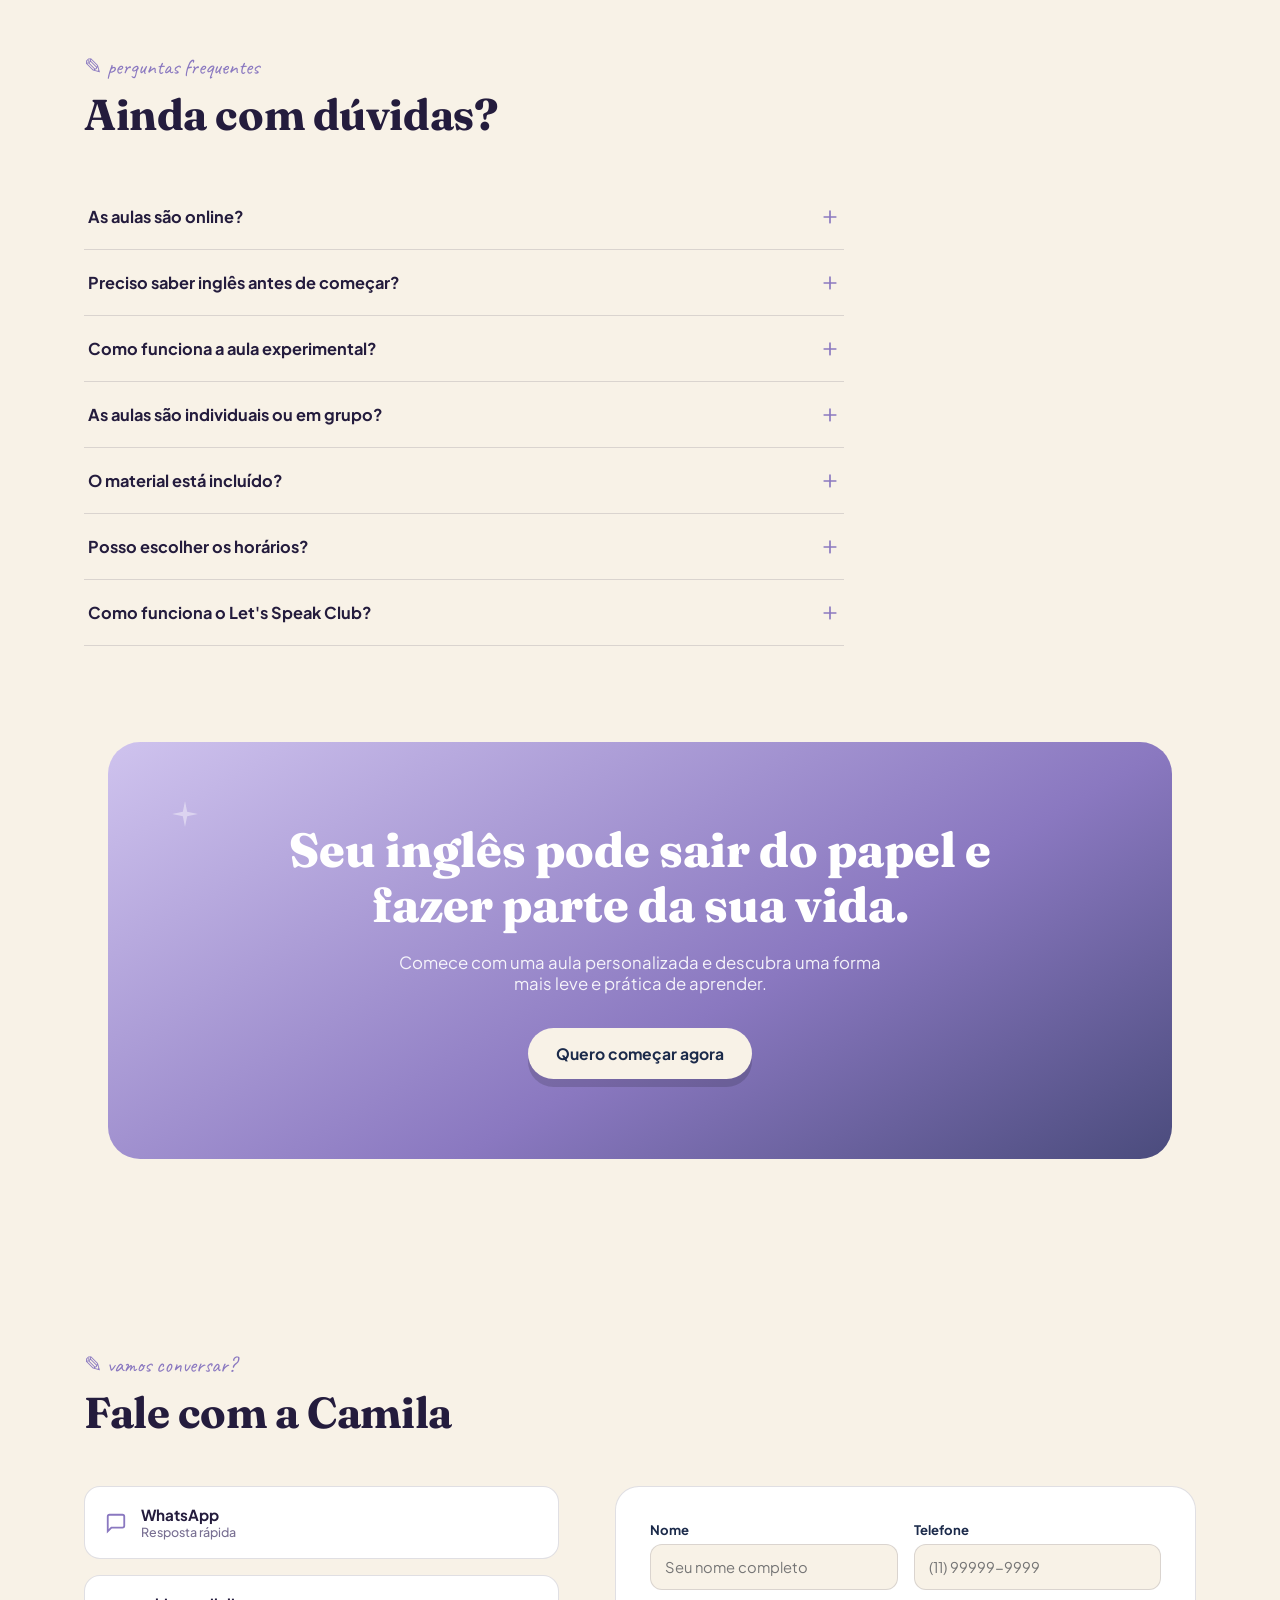
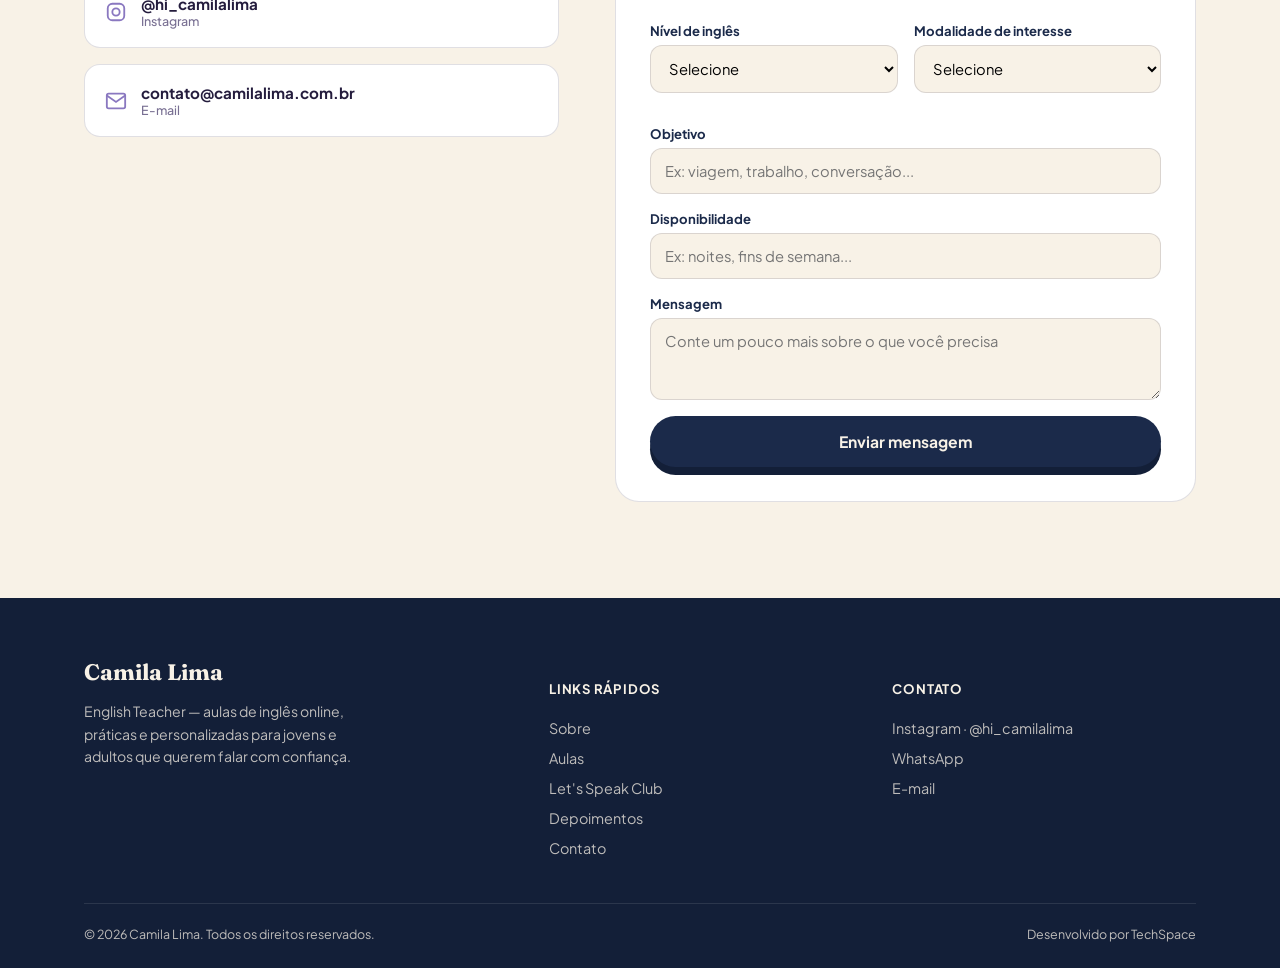
==== commit 0f8ecca6: "Merge branch 'main' of https://github.com/InnerCape/Client.preview" ====
--- a/index.html
+++ b/index.html
@@ -3,966 +3,1179 @@
 <head>
 <meta charset="UTF-8">
 <meta name="viewport" content="width=device-width, initial-scale=1.0">
-<title>Tamiires Nails Designer</title>
+<title>Camila Lima — English Teacher | Aulas de Inglês Online</title>
+<meta name="description" content="Aulas de inglês online com Camila Lima. Metodologia prática, conversação real e o Let's Speak Club para você finalmente falar inglês com confiança.">
 <link rel="preconnect" href="https://fonts.googleapis.com">
-<link href="https://fonts.googleapis.com/css2?family=Fraunces:ital,opsz,wght@0,9..144,400;0,9..144,600;1,9..144,500;1,9..144,600&family=Manrope:wght@400;500;600;700;800&display=swap" rel="stylesheet">
+<link rel="preconnect" href="https://fonts.gstatic.com" crossorigin>
+<link href="https://fonts.googleapis.com/css2?family=Fraunces:ital,opsz,wght@0,9..144,400;0,9..144,600;0,9..144,700;0,9..144,900;1,9..144,500&family=Plus+Jakarta+Sans:wght@400;500;600;700;800&family=Caveat:wght@500;600;700&display=swap" rel="stylesheet">
 <style>
-  :root{
-    --blush:#FCE6E1;
-    --blush-2:#F9E2DB;
-    --blush-light:#FFF1EF;
-    --espresso:#3A2620;
-    --espresso-soft:#6B5148;
-    --magenta:#D6336C;
-    --coral:#F2765A;
-    --rose:#D77A8A;
-    --pearl:#F8E5E6;
-    --gold:#C79A56;
-    --grad: linear-gradient(115deg, #F2765A 0%, #D6336C 45%, #A63D8F 75%, #C79A56 100%);
-    --card: #FFFFFF;
-    --line: rgba(58,38,32,0.12);
-    --shadow: 0 20px 50px rgba(58,38,32,0.10);
-  }
-  *{margin:0;padding:0;box-sizing:border-box;}
-  html{scroll-behavior:smooth;}
-  body{
-    font-family:'Manrope', sans-serif;
-    background:linear-gradient(180deg, #fff8f6 0%, #fde9e1 35%, #fff 100%);
-    color:var(--espresso);
-    line-height:1.6;
-    overflow-x:hidden;
-  }
-  h1,h2,h3,.display{
-    font-family:'Fraunces', serif;
-    font-weight:700;
-    letter-spacing:-0.02em;
-    color:var(--espresso);
-  }
-  a{color:inherit;text-decoration:none;}
-  img{max-width:100%;display:block;}
-  .wrap{max-width:1180px;margin:0 auto;padding:0 32px;}
-  @media(max-width:600px){ .wrap{padding:0 20px;} }
-  .eyebrow{
-    font-size:12px;
-    letter-spacing:0.18em;
-    text-transform:uppercase;
-    font-weight:700;
-    color:var(--magenta);
-    display:flex;
-    align-items:center;
-    gap:10px;
-  }
-  .eyebrow::before{
-    content:"";
-    width:22px;height:2px;
-    background:var(--grad);
-    display:inline-block;
-    border-radius:2px;
-  }
-
-  /* nail-tip shape: rounded almond top, used for photo frames */
-  .nail-frame{
-    border-radius: 50% 50% 18px 18px / 60% 60% 18px 18px;
-    overflow:hidden;
-    position:relative;
-    box-shadow:0 24px 54px rgba(58,38,32,0.12);
-    border:1px solid rgba(255,255,255,0.65);
-    background:#fff;
-  }
-  .nail-frame img{width:100%;height:100%;object-fit:cover;}
-
-  /* ---------- HEADER ---------- */
-  header{
-    position:sticky; top:0; z-index:50;
-    background:rgba(251,239,234,0.88);
-    backdrop-filter: blur(10px);
-    border-bottom:1px solid var(--line);
-  }
-  .nav{
-    display:flex;align-items:center;justify-content:space-between;
-    padding:18px 0;
-  }
-  .logo{
-    font-family:'Fraunces', serif;
-    font-size:22px;
-    font-weight:600;
-  }
-  .logo span{
-    background:var(--grad);
-    -webkit-background-clip:text;
-    background-clip:text;
-    color:transparent;
-  }
-  .nav-links{display:flex;gap:34px;font-size:14px;font-weight:600;}
-  .nav-links a{opacity:0.9;color:var(--espresso-soft);transition:color .2s, opacity .2s;}
-  .nav-links a:hover{opacity:1;color:var(--magenta);}
-  .nav-cta{
-    background:linear-gradient(135deg, var(--magenta), var(--coral));
-    color:#fff;
-    padding:12px 26px;
-    border-radius:999px;
-    font-size:13px;
-    font-weight:700;
-    display:flex;align-items:center;gap:10px;
-    white-space:nowrap;
-    box-shadow:0 18px 40px rgba(214,51,108,0.22);
-  }
-  .nav-right{display:flex; align-items:center; gap:14px;}
-  .hamburger{
-    display:none;
-    width:40px;height:40px;
-    border-radius:10px;
-    border:1.5px solid var(--line);
-    background:none;
-    align-items:center; justify-content:center;
-    flex-direction:column; gap:4px;
-    cursor:pointer;
-  }
-  .hamburger span{width:18px;height:2px;background:var(--espresso);border-radius:2px;}
-  .mobile-menu{
-    display:none;
-    flex-direction:column;
-    gap:2px;
-    padding:8px 0 18px;
-    border-top:1px solid var(--line);
-  }
-  .mobile-menu a{
-    padding:14px 4px;
-    font-size:15px;
-    font-weight:700;
-    border-bottom:1px solid var(--line);
-  }
-  .mobile-menu.open{display:flex;}
-  @media(max-width:860px){
-    .nav-links{display:none;}
-    .hamburger{display:flex;}
-    .nav-cta span.txt{display:none;}
-  }
-
-  /* ---------- HERO ---------- */
-  .hero{
-    position:relative;
-    padding:100px 0 120px;
-    overflow:hidden;
-    background:rgba(255,255,255,0.78);
-  }
-  .hero::before{
-    content:"";
-    position:absolute;
-    top:-180px; right:-220px;
-    width:560px;height:560px;
-    background:var(--grad);
-    filter:blur(90px);
-    opacity:0.18;
-    border-radius:50%;
-    z-index:0;
-  }
-  .hero::after{
-    content:"";
-    position:absolute;
-    bottom:-140px; left:-120px;
-    width:360px; height:360px;
-    background:radial-gradient(circle, rgba(255,243,241,0.95) 0%, rgba(251,239,234,0.15) 100%);
-    border-radius:50%;
-    z-index:0;
-  }
-  .hero-grid{
-    position:relative; z-index:1;
-    display:grid;
-    grid-template-columns:1.05fr 0.95fr;
-    gap:64px;
-    align-items:center;
-  }
-  .hero h1{
-    font-size:clamp(44px, 6vw, 72px);
-    line-height:1.02;
-    margin:18px 0 24px;
-  }
-  .hero h1 em{
-    font-style:italic;
-    background:var(--grad);
-    -webkit-background-clip:text;
-    background-clip:text;
-    color:transparent;
-  }
-  .hero p.lead{
-    font-size:18px;
-    color:var(--espresso-soft);
-    max-width:520px;
-    margin-bottom:36px;
-  }
-  .hero-actions{display:flex;gap:16px;flex-wrap:wrap;align-items:center;}
-  .btn-primary{
-    background:var(--grad);
-    color:#fff;
-    padding:16px 34px;
-    border-radius:100px;
-    font-weight:700;
-    font-size:15px;
-    display:inline-flex;
-    align-items:center;
-    gap:10px;
-    box-shadow:0 18px 42px rgba(214,51,108,0.22);
-    transition:transform .2s ease, box-shadow .2s ease;
-  }
-  .btn-primary:hover{transform:translateY(-2px); box-shadow:0 24px 56px rgba(214,51,108,0.26);}
-  .btn-ghost{
-    padding:16px 30px;
-    border-radius:100px;
-    font-weight:700;
-    font-size:15px;
-    border:1.5px solid rgba(214,51,108,0.3);
-    color:var(--magenta);
-    background:rgba(255,255,255,0.9);
-  }
-  .hero-stats{
-    display:flex; gap:30px;
-    margin-top:44px;
-    padding-top:30px;
-    border-top:1px solid rgba(58,38,32,0.12);
-    max-width:520px;
-  }
-  .hero-stats div b{
-    color:var(--espresso);
-  }
-  .hero-stats div span{
-    color:var(--espresso-soft);
-  }
-  .hero-stats div b{
-    font-family:'Fraunces',serif;
-    font-size:24px;
-    display:block;
-  }
-  .hero-stats div span{font-size:12.5px; color:var(--espresso-soft);}
-
-  .hero-visual{
-    position:relative;
-    display:grid;
-    grid-template-columns:1fr 1fr;
-    gap:18px;
-  }
-  .hero-visual .nail-frame:nth-child(1){grid-column:1/2; grid-row:1/3; aspect-ratio:3/4.3;}
-  .hero-visual .nail-frame:nth-child(2){aspect-ratio:1/1; margin-top:36px;}
-  .hero-visual .nail-frame:nth-child(3){aspect-ratio:1/1.05;}
-  .badge-float{
-    position:absolute;
-    bottom:-22px; left:20px;
-    background:#fff;
-    padding:14px 18px;
-    border-radius:16px;
-    box-shadow:var(--shadow);
-    display:flex;
-    align-items:center;
-    gap:12px;
-    font-size:13px;
-    font-weight:700;
-    z-index:2;
-  }
-  .badge-dot{
-    width:10px;height:10px;border-radius:50%;
-    background:var(--grad);
-  }
-
-  /* placeholder art for photos (no real photos available) */
-  .ph{ width:100%;height:100%; }
-  .ph1{background:linear-gradient(160deg,#f6d9c9,#e8b7a5 40%,#c98a76);}
-  .ph2{background:linear-gradient(160deg,#f1c7cf,#d6336c 70%);}
-  .ph3{background:linear-gradient(160deg,#e9d3ae,#c79a56 70%);}
-  .ph4{background:linear-gradient(160deg,#f2765a,#a63d8f);}
-  .ph-mark{
-    position:absolute; inset:0;
-    display:flex; align-items:flex-end; justify-content:flex-start;
-    padding:14px;
-    font-size:10.5px; font-weight:700; letter-spacing:.04em;
-    color:rgba(255,255,255,0.85);
-  }
-
-  /* ---------- VIDEO INTRO ---------- */
-  .video-section{
-    padding:80px 0 96px;
-    background:rgba(251,239,234,0.72);
-  }
-  .video-layout{
-    display:grid;
-    grid-template-columns:1.05fr 0.95fr;
-    gap:60px;
-    align-items:center;
-  }
-  .video-copy{
-    max-width:560px;
-    display:flex;
-    flex-direction:column;
-    justify-content:center;
-    gap:28px;
-  }
-  .video-copy .sec-head{margin-bottom:0;}
-  .video-copy .sec-head h2{
-    color:var(--espresso);
-    font-size:clamp(34px, 4vw, 46px);
-    line-height:1.05;
-    margin-top:12px;
-  }
-  .video-copy .sec-head p{
-    color:var(--espresso-soft);
-    font-size:16px;
-    max-width:520px;
-  }
-  .bio-text{
-    background:#fff;
-    border:1px solid rgba(58,38,32,0.08);
-    border-radius:28px;
-    padding:32px 30px;
-    color:var(--espresso);
-    line-height:1.85;
-    box-shadow:0 24px 56px rgba(58,38,32,0.08);
-  }
-  .bio-text p{
-    margin-bottom:18px;
-  }
-  .bio-text p:first-child{
-    font-size:13px;
-    font-weight:700;
-    letter-spacing:0.24em;
-    text-transform:uppercase;
-    color:var(--magenta);
-    margin-bottom:10px;
-  }
-  .bio-text p:nth-child(2){
-    font-size:24px;
-    font-weight:700;
-    margin-bottom:18px;
-    color:var(--espresso);
-  }
-  .bio-text p:nth-child(3),
-  .bio-text p:nth-child(4){
-    font-size:15.5px;
-    color:var(--espresso-soft);
-    margin-bottom:16px;
-  }
-  .bio-text p:last-child{margin-bottom:0;}
-  .phone-frame{
-    position:relative;
-    width:min(340px, 84vw);
-    aspect-ratio:9/17;
-    margin:0 auto;
-    border-radius:44px;
-    padding:14px;
-    background:linear-gradient(180deg, rgba(26,26,26,0.92), rgba(33,33,33,1));
-    box-shadow:0 30px 70px rgba(58,38,32,0.18);
-  }
-  .phone-screen{
-    position:relative;
-    width:100%;height:100%;
-    border-radius:34px;
-    overflow:hidden;
-    background:linear-gradient(160deg, #ffdce4 0%, #f5b8c7 42%, #d16388 78%);
-    background-size:220% 220%;
-    animation: shimmer 10s ease-in-out infinite;
-  }
-  @keyframes shimmer{
-    0%{background-position:0% 25%;}
-    50%{background-position:100% 75%;}
-    100%{background-position:0% 25%;}
-  }
-  .phone-notch{
-    position:absolute; top:12px; left:50%; transform:translateX(-50%);
-    width:75px; height:16px; border-radius:12px;
-    background:rgba(255,255,255,0.16);
-    z-index:3;
-  }
-  .phone-caption{
-    position:absolute; bottom:18px; left:18px; right:18px;
-    z-index:3; color:#fff;
-    background:rgba(0,0,0,0.18);
-    border-radius:18px;
-    padding:16px 18px;
-    backdrop-filter:blur(6px);
-  }
-  .phone-caption b{font-size:15px; display:block; letter-spacing:0.01em;}
-  .phone-caption span{font-size:12.5px; opacity:0.85;}
-  .play-btn{
-    position:absolute; inset:0;
-    display:flex; align-items:center; justify-content:center;
-    z-index:2;
-  }
-  .play-btn .circle{
-    width:70px;height:70px;border-radius:50%;
-    background:rgba(255,255,255,0.22);
-    backdrop-filter:blur(4px);
-    border:1.5px solid rgba(255,255,255,0.65);
-    display:flex; align-items:center; justify-content:center;
-    transition:transform .2s ease;
-  }
-  .phone-frame:hover .circle{transform:scale(1.06);}
-  .play-btn svg{margin-left:3px;}
-  .rec-dot{
-    position:absolute; top:20px; right:18px; z-index:3;
-    display:flex; align-items:center; gap:8px;
-    font-size:11px; font-weight:700; color:#fff;
-    letter-spacing:0.08em;
-    background:rgba(0,0,0,0.22);
-    padding:8px 12px;
-    border-radius:999px;
-  }
-  .rec-dot i{
-    width:8px;height:8px;border-radius:50%; background:#ff6a6a;
-    display:inline-block;
-    animation: blink 1.6s infinite;
-  }
-  @keyframes blink{ 50%{opacity:0.25;} }
-  @media(max-width:860px){
-    .video-layout{grid-template-columns:1fr; gap:34px;}
-    .bio-text{padding:24px;}
-    .phone-frame{width:min(260px, 80vw);}
-  }
-
-  /* ---------- SECTION HEADERS ---------- */
-  section{padding:96px 0;}
-  .sec-head{max-width:620px; margin-bottom:56px;}
-  .sec-head h2{font-size:clamp(30px,3.6vw,42px); margin-top:14px;}
-  .sec-head p{color:var(--espresso-soft); margin-top:14px; font-size:15.5px;}
-
-  /* ---------- PORTFOLIO ---------- */
-  .portfolio-grid{
-    display:grid;
-    grid-template-columns:repeat(4, 1fr);
-    gap:18px;
-  }
-  .portfolio-grid .nail-frame{aspect-ratio:0.85/1; cursor:pointer; transition:transform .25s ease;}
-  .portfolio-grid .nail-frame:hover{transform:translateY(-6px);}
-  .portfolio-grid .nail-frame:nth-child(1){grid-row:span 2; aspect-ratio:0.72/1.7;}
-  @media(max-width:900px){
-    .portfolio-grid{grid-template-columns:repeat(2,1fr);}
-    .portfolio-grid .nail-frame:nth-child(1){grid-row:span 1; aspect-ratio:0.85/1;}
-  }
-
-  /* ---------- SERVICES ---------- */
-  .services{background:var(--blush-2);}
-  .services-grid{
-    display:grid;
-    grid-template-columns:repeat(5,1fr);
-    gap:16px;
-  }
-  .service-card{
-    background:rgba(255,255,255,0.95);
-    border-radius:28px;
-    padding:30px 22px;
-    text-align:left;
-    box-shadow:0 24px 60px rgba(58,38,32,0.08);
-    transition:transform .25s ease, box-shadow .25s ease;
-    border:1px solid rgba(255,255,255,0.75);
-  }
-  .service-card:hover{transform:translateY(-6px); box-shadow:0 28px 72px rgba(58,38,32,0.12);}
-  .service-icon{
-    width:44px;height:44px;
-    border-radius:12px;
-    background:var(--grad);
-    display:flex;align-items:center;justify-content:center;
-    color:#fff; font-size:19px;
-    margin-bottom:18px;
-  }
-  .service-card h3{font-size:16.5px; margin-bottom:8px; font-weight:600;}
-  .service-card p{font-size:13px; color:var(--espresso-soft); line-height:1.5;}
-  @media(max-width:960px){ .services-grid{grid-template-columns:repeat(2,1fr);} }
-
-  /* ---------- TESTIMONIALS ---------- */
-  .testi-grid{
-    display:grid;
-    grid-template-columns:repeat(3,1fr);
-    gap:22px;
-  }
-  .testi-card{
-    background:rgba(255,255,255,0.95);
-    border-radius:28px;
-    padding:32px;
-    box-shadow:0 24px 52px rgba(58,38,32,0.10);
-    border:1px solid rgba(255,255,255,0.7);
-  }
-  .stars{color:var(--gold); font-size:15px; margin-bottom:16px; letter-spacing:2px;}
-  .testi-card p{font-size:14.5px; color:var(--espresso-soft); margin-bottom:22px;}
-  .testi-who{display:flex; align-items:center; gap:12px;}
-  .testi-avatar{
-    width:40px;height:40px;border-radius:50%;
-    background:var(--grad);
-  }
-  .testi-who b{font-size:13.5px; display:block;}
-  .testi-who span{font-size:12px; color:var(--espresso-soft);}
-  @media(max-width:900px){ .testi-grid{grid-template-columns:1fr;} }
-
-  /* ---------- INSTAGRAM STRIP ---------- */
-  .insta{
-    background:linear-gradient(180deg, #5c3b33 0%, #321d1a 100%);
-    color:#fff;
-  }
-  .insta .sec-head p{color:rgba(255,255,255,0.68);}
-  .insta .eyebrow{color:#F3B8B5;}
-  .insta .eyebrow::before{background:var(--grad);}
-  .insta-head{
-    display:flex; justify-content:space-between; align-items:flex-end;
-    flex-wrap:wrap; gap:20px;
-  }
-  .insta-follow{
-    display:inline-flex; align-items:center; gap:10px;
-    border:1.5px solid rgba(255,255,255,0.25);
-    padding:12px 22px; border-radius:100px;
-    font-size:13.5px; font-weight:700;
-  }
-  .insta-grid{
-    margin-top:40px;
-    display:grid;
-    grid-template-columns:repeat(6,1fr);
-    gap:12px;
-  }
-  .insta-grid .cell{
-    aspect-ratio:1/1;
-    border-radius:14px;
-    overflow:hidden;
-    position:relative;
-  }
-  @media(max-width:900px){ .insta-grid{grid-template-columns:repeat(3,1fr);} }
-
-  /* ---------- CONTACT ---------- */
-  .contact-grid{
-    display:grid;
-    grid-template-columns:0.9fr 1.1fr;
-    gap:60px;
-    align-items:flex-start;
-  }
-  .contact-info-item{
-    display:flex; gap:16px; align-items:flex-start;
-    padding:22px 0;
-    border-bottom:1px solid rgba(58,38,32,0.09);
-  }
-  .contact-info-item .ic{
-    width:42px;height:42px;border-radius:16px;
-    background:linear-gradient(135deg, var(--magenta), var(--coral));
-    display:flex;align-items:center;justify-content:center;
-    color:#fff; font-size:16px; flex-shrink:0;
-  }
-  .contact-info-item b{font-size:14.5px; display:block; margin-bottom:4px;}
-  .contact-info-item span{font-size:14px; color:var(--espresso-soft);}
-
-  form{
-    background:rgba(255,255,255,0.95);
-    border:1px solid rgba(255,255,255,0.75);
-    border-radius:30px;
-    padding:42px;
-    box-shadow:0 24px 60px rgba(58,38,32,0.08);
-  }
-  .form-row{display:grid; grid-template-columns:1fr 1fr; gap:16px;}
-  label{font-size:12.5px; font-weight:700; display:block; margin-bottom:8px; margin-top:16px;}
-  input, textarea, select{
-    width:100%;
-    border:1.5px solid var(--line);
-    background:var(--blush);
-    border-radius:12px;
-    padding:13px 15px;
-    font-family:inherit;
-    font-size:14px;
-    color:var(--espresso);
-  }
-  input:focus, textarea:focus, select:focus{
-    outline:2px solid var(--magenta);
-    outline-offset:1px;
-  }
-  textarea{resize:vertical; min-height:100px;}
-  .form-submit{
-    margin-top:24px;
-    width:100%;
-    background:var(--grad);
-    color:#fff;
-    border:none;
-    padding:16px;
-    border-radius:100px;
-    font-weight:700;
-    font-size:14.5px;
-    cursor:pointer;
-  }
-  @media(max-width:900px){
-    .contact-grid{grid-template-columns:1fr;}
-    .form-row{grid-template-columns:1fr;}
-  }
-
-  /* ---------- WHATSAPP FLOAT ---------- */
-  .wa-float{
-    position:fixed;
-    bottom:26px; right:26px;
-    width:60px;height:60px;
-    border-radius:50%;
-    background:linear-gradient(135deg, var(--magenta), var(--coral));
-    display:flex;align-items:center;justify-content:center;
-    box-shadow:0 18px 46px rgba(214,51,108,0.24);
-    z-index:60;
-    animation: pulse 2.6s infinite;
-  }
-  @keyframes pulse{
-    0%{box-shadow:0 0 0 0 rgba(214,51,108,0.24);}
-    70%{box-shadow:0 0 0 20px rgba(214,51,108,0);}
-    100%{box-shadow:0 0 0 0 rgba(214,51,108,0);}
-  }
-
-  /* ---------- FOOTER ---------- */
-  footer{
-    background:linear-gradient(180deg, #34221f 0%, #1e1411 100%);
-    color:rgba(255,255,255,0.78);
-    padding:54px 0 30px;
-  }
-  .footer-top{
-    display:flex; justify-content:space-between; flex-wrap:wrap; gap:30px;
-    padding-bottom:34px;
-    border-bottom:1px solid rgba(255,255,255,0.12);
-  }
-  .footer-logo{font-family:'Fraunces',serif; font-size:24px; color:#fff; margin-bottom:10px;}
-  .footer-logo span{opacity:0.7;}
-  .foot-social{display:flex; gap:14px;}
-  .foot-social a{
-    width:44px;height:44px;border-radius:50%;
-    border:1.5px solid rgba(255,255,255,0.18);
-    display:flex; align-items:center; justify-content:center;
-    font-size:16px; color:#fff;
-    background:rgba(255,255,255,0.05);
-    transition:transform .2s ease, background .2s ease;
-  }
-  .foot-social a:hover{transform:translateY(-2px); background:rgba(255,255,255,0.12);}
-  .footer-bottom{
-    display:flex; justify-content:space-between; flex-wrap:wrap; gap:10px;
-    padding-top:24px;
-    font-size:12.5px;
-  }
-  .disclaimer{
-    text-align:center;
-    font-size:11.5px;
-    color:rgba(255,255,255,0.45);
-    margin-top:18px;
-  }
-
-  @media(max-width:900px){
-    .hero-grid{grid-template-columns:1fr;}
-    .hero-visual{margin-top:40px;}
-    .services-grid{grid-template-columns:repeat(2,1fr);}
-  }
-  @media(prefers-reduced-motion: reduce){
-    *{animation:none !important; transition:none !important;}
-  }
-
-  /* ---------- MOBILE TIGHTENING ---------- */
-  @media(max-width:600px){
-    section{padding:56px 0;}
-    .hero{padding:44px 0 56px;}
-    .video-section{padding:44px 0 56px;}
-    .sec-head{margin-bottom:34px;}
-    .hero-stats{gap:22px; flex-wrap:wrap;}
-    .hero-actions .btn-primary, .hero-actions .btn-ghost{
-      width:100%; justify-content:center; text-align:center;
-    }
-    .hero-actions{flex-direction:column; align-items:stretch;}
-    .badge-float{
-      position:static;
-      margin-top:16px;
-      width:fit-content;
-    }
-    .hero-visual{grid-template-columns:1fr 1fr; gap:12px;}
-    .hero-visual .nail-frame:nth-child(2){margin-top:0;}
-    form{padding:26px 22px;}
-    .service-card{padding:22px 18px;}
-    .insta-grid{grid-template-columns:repeat(3,1fr); gap:8px;}
-    .footer-top{flex-direction:column;}
-  }
+/* ===================== TOKENS ===================== */
+:root{
+  --navy:#1B2A4A;
+  --navy-deep:#131F38;
+  --lilac:#CFC3EE;
+  --lilac-soft:#E9E2FA;
+  --purple:#8A78C0;
+  --cream:#F8F2E7;
+  --white:#FFFFFF;
+  --ink:#241C3D;
+  --green:#A9C98D;
+  --yellow:#F0C55C;
+  --line: rgba(36,28,61,0.14);
+
+  --display: "Fraunces", serif;
+  --body: "Plus Jakarta Sans", sans-serif;
+  --hand: "Caveat", cursive;
+
+  --radius: 22px;
+  --container: 1160px;
+}
+
+*,*::before,*::after{box-sizing:border-box;}
+html{scroll-behavior:smooth;}
+body{
+  margin:0;
+  font-family:var(--body);
+  color:var(--ink);
+  background:var(--cream);
+  overflow-x:hidden;
+  -webkit-font-smoothing:antialiased;
+}
+img{max-width:100%;display:block;}
+a{color:inherit;text-decoration:none;}
+ul{margin:0;padding:0;list-style:none;}
+button{font-family:inherit;cursor:pointer;border:none;background:none;}
+h1,h2,h3,h4{font-family:var(--display);margin:0;}
+p{margin:0;}
+.container{max-width:var(--container);margin:0 auto;padding:0 24px;}
+.eyebrow{
+  font-family:var(--hand);
+  font-size:1.35rem;
+  color:var(--purple);
+  display:inline-flex;
+  align-items:center;
+  gap:8px;
+  margin-bottom:10px;
+}
+.eyebrow svg{flex-shrink:0;}
+.section{padding:96px 0;position:relative;}
+.section-title{
+  font-size:clamp(1.9rem,4vw,2.7rem);
+  font-weight:700;
+  line-height:1.15;
+  letter-spacing:-0.01em;
+  max-width:720px;
+}
+.section-sub{
+  font-size:1.05rem;
+  color:#4A4260;
+  max-width:560px;
+  margin-top:14px;
+  line-height:1.6;
+}
+.btn{
+  display:inline-flex;
+  align-items:center;
+  gap:8px;
+  padding:16px 28px;
+  border-radius:100px;
+  font-weight:700;
+  font-size:0.98rem;
+  transition:transform .25s ease, box-shadow .25s ease;
+}
+.btn-primary{
+  background:var(--navy);
+  color:var(--cream);
+  box-shadow:0 8px 0 0 var(--navy-deep);
+}
+.btn-primary:hover{transform:translateY(-2px);box-shadow:0 10px 0 0 var(--navy-deep);}
+.btn-primary:active{transform:translateY(4px);box-shadow:0 4px 0 0 var(--navy-deep);}
+.btn-outline{
+  border:2px solid var(--navy);
+  color:var(--navy);
+  background:transparent;
+}
+.btn-outline:hover{background:var(--navy);color:var(--cream);}
+.btn-light{
+  background:var(--lilac);
+  color:var(--navy);
+}
+.btn-light:hover{background:var(--white);}
+.btn-cream{background:var(--cream);color:var(--navy);box-shadow:0 8px 0 0 rgba(0,0,0,0.15);}
+.btn-cream:hover{transform:translateY(-2px);}
+
+.scribble-underline{position:relative;white-space:normal;}
+.scribble-underline svg{
+  position:absolute;left:0;bottom:-10px;width:100%;height:14px;
+}
+
+/* ===================== HEADER ===================== */
+header{
+  position:fixed;top:0;left:0;right:0;
+  z-index:1000;
+  background:rgba(248,242,231,0.0);
+  transition:background .3s ease, box-shadow .3s ease, padding .3s ease;
+  padding:22px 0;
+}
+header.scrolled{
+  background:rgba(248,242,231,0.92);
+  backdrop-filter:blur(10px);
+  box-shadow:0 4px 20px rgba(27,42,74,0.08);
+  padding:14px 0;
+}
+.header-inner{
+  display:flex;align-items:center;justify-content:space-between;
+}
+.logo{
+  display:flex;flex-direction:column;line-height:1;
+}
+.logo-name{font-family:var(--display);font-weight:700;font-size:1.4rem;color:var(--navy);}
+.logo-tag{font-family:var(--hand);font-size:1.05rem;color:var(--purple);margin-top:2px;}
+.nav-desktop{display:flex;align-items:center;gap:34px;}
+.nav-desktop a{font-weight:600;font-size:0.94rem;color:var(--ink);position:relative;padding:4px 0;}
+.nav-desktop a::after{
+  content:"";position:absolute;bottom:0;left:0;width:0;height:2px;background:var(--purple);
+  transition:width .25s ease;
+}
+.nav-desktop a:hover::after{width:100%;}
+.nav-cta{display:flex;align-items:center;gap:16px;}
+.nav-cta .btn-primary{padding:12px 22px;font-size:0.9rem;}
+.burger{
+  display:none;flex-direction:column;gap:5px;width:30px;padding:6px 0;
+}
+.burger span{height:2px;background:var(--navy);border-radius:2px;transition:.3s;}
+.mobile-menu{
+  position:fixed;top:0;right:-100%;width:82%;max-width:340px;height:100vh;
+  background:var(--navy);z-index:1100;transition:right .35s ease;
+  padding:32px 26px;display:flex;flex-direction:column;gap:6px;
+}
+.mobile-menu.open{right:0;}
+.mobile-menu a{color:var(--cream);font-size:1.15rem;font-weight:600;padding:14px 4px;border-bottom:1px solid rgba(255,255,255,0.12);}
+.mobile-menu .btn{margin-top:18px;justify-content:center;}
+.menu-close{align-self:flex-end;color:var(--cream);font-size:1.6rem;margin-bottom:10px;}
+.overlay{position:fixed;inset:0;background:rgba(19,31,56,0.5);z-index:1050;opacity:0;pointer-events:none;transition:opacity .3s ease;}
+.overlay.open{opacity:1;pointer-events:auto;}
+
+/* ===================== HERO ===================== */
+.hero{
+  padding:170px 0 90px;
+  position:relative;
+  overflow:hidden;
+  background:
+    radial-gradient(600px 400px at 88% 10%, rgba(207,195,238,0.55), transparent 60%),
+    radial-gradient(500px 380px at 5% 90%, rgba(240,197,92,0.18), transparent 60%);
+}
+.hero-grid{
+  display:grid;grid-template-columns:1.05fr 0.95fr;gap:56px;align-items:center;
+}
+.hero-badge-row{display:flex;gap:10px;flex-wrap:wrap;margin-top:28px;}
+.pill{
+  display:inline-flex;align-items:center;gap:6px;
+  background:var(--white);border:1px solid var(--line);
+  padding:8px 14px;border-radius:100px;font-size:0.8rem;font-weight:600;color:var(--navy);
+}
+.pill .dot{width:6px;height:6px;border-radius:50%;background:var(--green);}
+.hero h1{
+  font-size:clamp(2.3rem,5.2vw,3.6rem);
+  font-weight:800;
+  line-height:1.08;
+  letter-spacing:-0.02em;
+  color:var(--navy);
+}
+.hero h1 em{
+  font-style:italic;font-weight:500;color:var(--purple);
+}
+.hero-sub{
+  font-size:1.12rem;color:#463F5C;margin-top:20px;max-width:480px;line-height:1.65;
+}
+.hero-ctas{display:flex;gap:14px;flex-wrap:wrap;margin-top:32px;}
+.hero-hand{
+  font-family:var(--hand);font-size:1.5rem;color:var(--navy);margin-top:26px;
+  display:flex;align-items:center;gap:8px;
+}
+.hero-photo-wrap{position:relative;display:flex;justify-content:center;}
+.polaroid{
+  background:var(--white);
+  padding:18px 18px 60px;
+  border-radius:8px;
+  box-shadow:0 24px 50px rgba(27,42,74,0.22);
+  transform:rotate(-4deg);
+  width:min(360px,90%);
+  position:relative;
+  z-index:2;
+}
+.polaroid-photo{
+  aspect-ratio:4/5;border-radius:4px;overflow:hidden;
+  background:linear-gradient(155deg,var(--lilac) 0%, var(--purple) 55%, var(--navy) 120%);
+  display:flex;align-items:center;justify-content:center;position:relative;
+}
+.polaroid-photo .monogram{
+  font-family:var(--display);font-size:5.4rem;font-weight:700;color:rgba(255,255,255,0.92);
+}
+.polaroid-cap{
+  font-family:var(--hand);font-size:1.3rem;color:var(--navy);
+  position:absolute;bottom:16px;left:0;right:0;text-align:center;
+}
+.tape{
+  position:absolute;width:90px;height:32px;
+  background:rgba(240,197,92,0.55);
+  top:-14px;left:50%;transform:translateX(-50%) rotate(-3deg);
+  z-index:3;box-shadow:0 4px 8px rgba(0,0,0,0.08);
+}
+.hero-sticker{
+  position:absolute;background:var(--white);border:1px solid var(--line);
+  border-radius:16px;padding:12px 16px;box-shadow:0 10px 26px rgba(27,42,74,0.15);
+  font-weight:700;font-size:0.85rem;display:flex;align-items:center;gap:8px;z-index:3;
+}
+.sticker-1{top:8%;left:-6%;transform:rotate(-6deg);}
+.sticker-2{bottom:6%;right:-8%;transform:rotate(5deg);}
+.star{position:absolute;color:var(--purple);opacity:.7;}
+
+/* ===================== PROBLEM SECTION ===================== */
+.problem{background:var(--white);}
+.problem-list{
+  margin-top:44px;display:grid;grid-template-columns:repeat(2,1fr);gap:18px;
+}
+.problem-item{
+  display:flex;gap:14px;align-items:flex-start;
+  background:var(--cream);border-radius:16px;padding:20px 22px;
+}
+.problem-item svg{flex-shrink:0;margin-top:3px;color:var(--purple);}
+.problem-item p{font-weight:600;font-size:0.98rem;line-height:1.5;}
+.problem-note{
+  margin-top:40px;padding:28px 30px;background:var(--navy);color:var(--cream);
+  border-radius:20px;font-size:1.1rem;line-height:1.6;font-weight:500;max-width:760px;
+}
+.problem-note strong{color:var(--yellow);}
+
+/* ===================== SOLUTION ===================== */
+.solution-grid{
+  margin-top:48px;display:grid;grid-template-columns:repeat(4,1fr);gap:20px;
+}
+.solution-card{
+  background:var(--white);border-radius:20px;padding:30px 24px;
+  border:1px solid var(--line);
+  transition:transform .25s ease, box-shadow .25s ease;
+}
+.solution-card:hover{transform:translateY(-6px);box-shadow:0 16px 34px rgba(27,42,74,0.1);}
+.solution-icon{
+  width:52px;height:52px;border-radius:14px;background:var(--lilac-soft);
+  display:flex;align-items:center;justify-content:center;color:var(--navy);margin-bottom:18px;
+}
+.solution-card h3{font-size:1.08rem;font-weight:700;margin-bottom:8px;}
+.solution-card p{font-size:0.92rem;color:#544C6B;line-height:1.55;}
+
+/* ===================== ABOUT ===================== */
+.about{background:var(--white);}
+.about-grid{display:grid;grid-template-columns:0.85fr 1.15fr;gap:60px;align-items:center;}
+.about-photo{
+  position:relative;
+  border-radius:28px;overflow:hidden;
+  aspect-ratio:3/4;
+  background:linear-gradient(160deg,var(--navy) 0%, var(--purple) 60%, var(--lilac) 130%);
+  display:flex;align-items:center;justify-content:center;
+}
+.about-photo .monogram{font-family:var(--display);font-size:7rem;color:rgba(255,255,255,0.9);}
+.about-badge{
+  position:absolute;bottom:18px;left:18px;background:var(--white);border-radius:14px;
+  padding:14px 18px;box-shadow:0 10px 26px rgba(0,0,0,0.12);
+}
+.about-badge b{display:block;font-size:1.5rem;font-family:var(--display);color:var(--navy);}
+.about-badge span{font-size:0.78rem;color:#655D7C;}
+.about-text p{font-size:1.05rem;line-height:1.75;color:#413A57;margin-bottom:18px;}
+.about-stats{
+  display:grid;grid-template-columns:repeat(2,1fr);gap:18px;margin-top:28px;
+}
+.stat{background:var(--cream);border-radius:16px;padding:18px 20px;}
+.stat b{font-family:var(--display);font-size:1.7rem;color:var(--navy);display:block;}
+.stat span{font-size:0.82rem;color:#655D7C;}
+
+/* ===================== MODALITIES ===================== */
+.modalities-grid{
+  margin-top:48px;display:grid;grid-template-columns:repeat(4,1fr);gap:20px;
+}
+.mod-card{
+  background:var(--white);border-radius:22px;padding:28px 24px;
+  display:flex;flex-direction:column;
+  border:1px solid var(--line);
+}
+.mod-card .mod-tag{
+  font-family:var(--hand);font-size:1.2rem;color:var(--purple);margin-bottom:6px;
+}
+.mod-card h3{font-size:1.15rem;font-weight:700;margin-bottom:14px;}
+.mod-card ul{margin-bottom:22px;flex-grow:1;}
+.mod-card li{
+  font-size:0.88rem;color:#544C6B;padding-left:18px;position:relative;margin-bottom:8px;line-height:1.4;
+}
+.mod-card li::before{
+  content:"";position:absolute;left:0;top:7px;width:6px;height:6px;border-radius:50%;background:var(--green);
+}
+.mod-card .btn{width:100%;justify-content:center;font-size:0.88rem;padding:12px 18px;}
+
+/* ===================== SPEAK CLUB ===================== */
+.speakclub{
+  background:var(--navy);color:var(--cream);position:relative;overflow:hidden;
+}
+.speakclub::before{
+  content:"";position:absolute;inset:0;
+  background:radial-gradient(500px 400px at 90% 0%, rgba(207,195,238,0.18), transparent 60%);
+}
+.speakclub-inner{position:relative;z-index:2;text-align:center;}
+.speakclub .eyebrow{color:var(--yellow);justify-content:center;}
+.speakclub h2{font-size:clamp(2.1rem,5vw,3.2rem);font-weight:800;}
+.speakclub-sub{font-size:1.1rem;color:rgba(248,242,231,0.82);max-width:600px;margin:16px auto 0;line-height:1.6;}
+.speakclub-feats{
+  display:grid;grid-template-columns:repeat(3,1fr);gap:18px;margin:48px 0;max-width:820px;margin-left:auto;margin-right:auto;
+}
+.feat-card{
+  background:rgba(255,255,255,0.06);border:1px solid rgba(255,255,255,0.14);
+  border-radius:18px;padding:26px 20px;
+}
+.feat-card svg{color:var(--yellow);margin-bottom:12px;}
+.feat-card p{font-size:0.92rem;color:rgba(248,242,231,0.9);font-weight:600;}
+.speakclub-highlight{
+  font-family:var(--hand);font-size:2rem;color:var(--yellow);margin:10px 0 32px;
+}
+
+/* ===================== HOW IT WORKS ===================== */
+.steps{margin-top:56px;position:relative;}
+.steps-line{
+  position:absolute;top:26px;left:0;right:0;height:2px;
+  background:repeating-linear-gradient(90deg,var(--purple) 0 10px, transparent 10px 18px);
+  z-index:0;
+}
+.steps-grid{display:grid;grid-template-columns:repeat(4,1fr);gap:24px;position:relative;z-index:1;}
+.step{text-align:left;}
+.step-num{
+  width:52px;height:52px;border-radius:50%;background:var(--white);border:2px solid var(--navy);
+  display:flex;align-items:center;justify-content:center;font-family:var(--display);font-weight:700;
+  font-size:1.2rem;color:var(--navy);margin-bottom:18px;
+}
+.step h4{font-size:1rem;font-weight:700;margin-bottom:8px;}
+.step p{font-size:0.9rem;color:#544C6B;line-height:1.5;}
+
+/* ===================== TESTIMONIALS ===================== */
+.testimonials{background:var(--white);}
+.demo-flag{
+  display:inline-flex;align-items:center;gap:8px;background:var(--yellow);color:var(--navy);
+  font-size:0.76rem;font-weight:700;padding:6px 12px;border-radius:100px;margin-bottom:26px;
+}
+.test-grid{display:grid;grid-template-columns:repeat(3,1fr);gap:22px;margin-top:20px;}
+.test-card{
+  background:var(--cream);border-radius:20px;padding:26px 24px;position:relative;
+}
+.test-card:nth-child(2){transform:rotate(-1deg);}
+.test-card:nth-child(3){transform:rotate(1deg);}
+.test-quote{font-size:0.95rem;line-height:1.6;color:#3B3450;margin-bottom:20px;}
+.test-person{display:flex;align-items:center;gap:12px;}
+.test-avatar{
+  width:44px;height:44px;border-radius:50%;background:linear-gradient(160deg,var(--lilac),var(--purple));
+  display:flex;align-items:center;justify-content:center;color:var(--white);font-weight:700;font-family:var(--display);
+}
+.test-name{font-weight:700;font-size:0.92rem;}
+.test-meta{font-size:0.78rem;color:#786F92;}
+
+/* ===================== PLANS ===================== */
+.plans-grid{display:grid;grid-template-columns:repeat(3,1fr);gap:22px;margin-top:48px;}
+.plan-card{
+  background:var(--white);border-radius:24px;padding:36px 30px;border:1px solid var(--line);
+  display:flex;flex-direction:column;
+}
+.plan-card.featured{
+  background:var(--navy);color:var(--cream);transform:translateY(-14px);
+  box-shadow:0 24px 50px rgba(27,42,74,0.28);border:none;
+}
+.plan-badge{
+  align-self:flex-start;background:var(--yellow);color:var(--navy);font-size:0.72rem;font-weight:700;
+  padding:5px 12px;border-radius:100px;margin-bottom:16px;
+}
+.plan-card h3{font-size:1.3rem;font-weight:700;margin-bottom:6px;}
+.plan-price{font-family:var(--hand);font-size:1.4rem;color:var(--purple);margin-bottom:22px;}
+.plan-card.featured .plan-price{color:var(--yellow);}
+.plan-card ul{margin-bottom:28px;flex-grow:1;}
+.plan-card li{
+  font-size:0.9rem;padding-left:22px;position:relative;margin-bottom:12px;line-height:1.4;
+}
+.plan-card li::before{content:"✓";position:absolute;left:0;color:var(--green);font-weight:700;}
+.plan-card.featured li::before{color:var(--yellow);}
+.plan-card .btn{justify-content:center;width:100%;}
+
+/* ===================== FAQ ===================== */
+.faq-list{max-width:760px;margin-top:44px;}
+.faq-item{border-bottom:1px solid var(--line);}
+.faq-q{
+  width:100%;display:flex;justify-content:space-between;align-items:center;
+  padding:22px 4px;font-weight:700;font-size:1.02rem;text-align:left;color:var(--ink);
+}
+.faq-q svg{flex-shrink:0;transition:transform .3s ease;color:var(--purple);}
+.faq-item.open .faq-q svg{transform:rotate(45deg);}
+.faq-a{max-height:0;overflow:hidden;transition:max-height .35s ease;}
+.faq-a-inner{padding:0 4px 22px;font-size:0.95rem;color:#544C6B;line-height:1.6;max-width:640px;}
+
+/* ===================== FINAL CTA ===================== */
+.final-cta{
+  background:linear-gradient(150deg,var(--lilac) 0%, var(--purple) 60%, var(--navy) 130%);
+  color:var(--white);text-align:center;border-radius:32px;margin:0 24px;
+  padding:80px 30px;position:relative;overflow:hidden;
+}
+.final-cta h2{font-size:clamp(2rem,5vw,3rem);font-weight:800;max-width:760px;margin:0 auto;line-height:1.15;}
+.final-cta p{margin:20px auto 34px;max-width:520px;font-size:1.05rem;color:rgba(255,255,255,0.9);}
+
+/* ===================== CONTACT ===================== */
+.contact-grid{display:grid;grid-template-columns:0.9fr 1.1fr;gap:56px;margin-top:48px;}
+.contact-info{display:flex;flex-direction:column;gap:16px;}
+.contact-link{
+  display:flex;align-items:center;gap:14px;background:var(--white);border:1px solid var(--line);
+  border-radius:16px;padding:18px 20px;font-weight:700;font-size:0.95rem;transition:transform .2s ease;
+}
+.contact-link:hover{transform:translateX(4px);}
+.contact-link svg{color:var(--purple);flex-shrink:0;}
+.contact-link span{display:block;font-size:0.78rem;font-weight:500;color:#786F92;}
+.form-card{background:var(--white);border-radius:24px;padding:34px;border:1px solid var(--line);}
+.form-row{display:grid;grid-template-columns:1fr 1fr;gap:16px;margin-bottom:16px;}
+.field{display:flex;flex-direction:column;gap:6px;margin-bottom:16px;}
+.field label{font-size:0.82rem;font-weight:700;color:var(--navy);}
+.field input,.field select,.field textarea{
+  border:1.5px solid var(--line);border-radius:12px;padding:13px 14px;font-family:inherit;font-size:0.92rem;
+  background:var(--cream);transition:border-color .2s ease;
+}
+.field input:focus,.field select:focus,.field textarea:focus{outline:none;border-color:var(--purple);}
+.field.error input,.field.error select,.field.error textarea{border-color:#D9534F;}
+.error-msg{font-size:0.76rem;color:#D9534F;display:none;}
+.field.error .error-msg{display:block;}
+.form-success{
+  display:none;background:var(--green);color:var(--navy);padding:16px 18px;border-radius:14px;
+  font-weight:700;margin-bottom:18px;align-items:center;gap:10px;
+}
+.form-success.show{display:flex;}
+
+/* ===================== FOOTER ===================== */
+footer{background:var(--navy-deep);color:rgba(248,242,231,0.75);padding:60px 0 26px;}
+.footer-grid{display:grid;grid-template-columns:1.4fr 1fr 1fr;gap:40px;padding-bottom:40px;border-bottom:1px solid rgba(255,255,255,0.1);}
+.footer-brand .logo-name{color:var(--cream);}
+.footer-brand p{margin-top:14px;font-size:0.88rem;line-height:1.6;max-width:280px;}
+.footer-col h5{font-size:0.82rem;text-transform:uppercase;letter-spacing:0.06em;color:var(--cream);margin-bottom:16px;}
+.footer-col a{display:block;font-size:0.9rem;padding:6px 0;color:rgba(248,242,231,0.75);}
+.footer-col a:hover{color:var(--yellow);}
+.footer-bottom{
+  display:flex;justify-content:space-between;align-items:center;padding-top:22px;font-size:0.78rem;flex-wrap:wrap;gap:10px;
+}
+
+/* ===================== TORN DIVIDER ===================== */
+.torn{height:36px;background:var(--cream);position:relative;}
+.torn.to-white{background:var(--white);}
+.torn svg{position:absolute;bottom:-1px;width:100%;height:36px;}
+
+/* ===================== UTIL ===================== */
+.reveal{opacity:0;transform:translateY(24px);transition:opacity .7s ease, transform .7s ease;}
+.reveal.in{opacity:1;transform:translateY(0);}
+
+/* ===================== MOBILE STICKY CTA BAR ===================== */
+.mobile-cta-bar{
+  display:none;
+  position:fixed;bottom:0;left:0;right:0;z-index:900;
+  background:var(--white);
+  border-top:1px solid var(--line);
+  padding:10px 14px calc(10px + env(safe-area-inset-bottom));
+  box-shadow:0 -8px 24px rgba(27,42,74,0.12);
+  gap:10px;
+}
+.mobile-cta-bar a{
+  flex:1;display:flex;align-items:center;justify-content:center;gap:6px;
+  border-radius:100px;font-weight:700;font-size:0.88rem;padding:13px 10px;
+}
+.mobile-cta-bar .cta-whats{background:#25D366;color:var(--white);}
+.mobile-cta-bar .cta-agendar{background:var(--navy);color:var(--cream);}
+
+/* ===================== PHOTO SLOTS (fill with real photos) ===================== */
+.photo-slot{position:relative;overflow:hidden;}
+.photo-slot img{
+  position:absolute;inset:0;width:100%;height:100%;object-fit:cover;object-position:center;
+  opacity:0;transition:opacity .4s ease;
+}
+.photo-slot img.loaded{opacity:1;}
+.photo-slot img.loaded ~ .monogram{opacity:0;pointer-events:none;}
+.photo-slot .upload-hint{
+  position:absolute;bottom:10px;left:10px;right:10px;
+  background:rgba(19,31,56,0.55);color:#fff;font-size:0.68rem;font-weight:600;
+  padding:6px 10px;border-radius:8px;text-align:center;letter-spacing:0.01em;
+  opacity:1;transition:opacity .3s ease;
+}
+.photo-slot img.loaded ~ .upload-hint{opacity:0;pointer-events:none;}
+
+/* ===================== RESPONSIVE ===================== */
+@media (max-width:980px){
+  .nav-desktop,.nav-cta .btn-primary{display:none;}
+  .burger{display:flex;}
+  .hero-grid,.about-grid,.contact-grid{grid-template-columns:1fr;gap:40px;}
+  .hero-photo-wrap{order:-1;margin-bottom:8px;}
+  .solution-grid,.modalities-grid{grid-template-columns:repeat(2,1fr);}
+  .speakclub-feats,.steps-grid{grid-template-columns:1fr;}
+  .steps-line{display:none;}
+  .test-grid,.plans-grid{grid-template-columns:1fr;}
+  .plan-card.featured{transform:none;}
+  .problem-list{grid-template-columns:1fr;}
+  .footer-grid{grid-template-columns:1fr;gap:30px;}
+  .form-row{grid-template-columns:1fr;}
+  .section{padding:60px 0;}
+  .mobile-cta-bar{display:flex;}
+  body{padding-bottom:76px;}
+}
+@media (max-width:640px){
+  .container{padding:0 20px;}
+  .hero{padding:132px 0 48px;}
+  .hero-sub{max-width:100%;}
+  .hero-ctas{flex-direction:column;align-items:stretch;}
+  .hero-ctas .btn{width:100%;justify-content:center;}
+  .hero-badge-row{gap:8px;}
+  .pill{font-size:0.74rem;padding:7px 12px;}
+  .hero-hand{font-size:1.25rem;}
+  .polaroid{width:min(280px,78vw);padding:14px 14px 48px;}
+  .polaroid-photo .monogram{font-size:4rem;}
+  .hero-sticker{font-size:0.72rem;padding:9px 12px;}
+  .sticker-1{left:2%;top:4%;}
+  .sticker-2{right:2%;bottom:0;}
+  .section-title{font-size:1.55rem;}
+  .section-sub{font-size:0.95rem;}
+  .solution-grid,.modalities-grid{grid-template-columns:1fr;}
+  .about-photo{aspect-ratio:1/1;border-radius:20px;}
+  .about-stats{grid-template-columns:1fr 1fr;gap:12px;}
+  .speakclub-feats{gap:14px;margin:36px 0;}
+  .final-cta{margin:0 16px;padding:48px 22px;border-radius:24px;}
+  .final-cta h2{font-size:1.7rem;}
+  .plan-card.featured{order:-1;}
+  .contact-grid{gap:32px;}
+  .form-card{padding:24px 20px;}
+  .footer-bottom{flex-direction:column;align-items:flex-start;gap:6px;}
+  .btn{width:auto;}
+  .btn-primary,.btn-outline,.btn-cream,.btn-light{padding:15px 24px;}
+}
+@media (max-width:400px){
+  .polaroid{width:82vw;}
+  .step-num{width:44px;height:44px;font-size:1.05rem;}
+  .plan-card,.mod-card,.solution-card{padding:22px 18px;}
+}
+@media (prefers-reduced-motion:reduce){
+  *{animation:none!important;transition:none!important;}
+}
 </style>
 </head>
 <body>
 
-<header>
-  <div class="wrap nav">
-    <div class="logo">tamiires<span>nails</span></div>
-    <nav class="nav-links">
-      <a href="#video">Vídeo</a>
-      <a href="#portfolio">Trabalhos</a>
-      <a href="#servicos">Serviços</a>
+<!-- ===================== HEADER ===================== -->
+<header id="header">
+  <div class="container header-inner">
+    <div class="logo">
+      <span class="logo-name">Camila Lima</span>
+      <span class="logo-tag">English Teacher</span>
+    </div>
+    <nav class="nav-desktop">
+      <a href="#hero">Início</a>
+      <a href="#sobre">Sobre</a>
+      <a href="#aulas">Aulas</a>
+      <a href="#speak-club">Let's Speak Club</a>
       <a href="#depoimentos">Depoimentos</a>
       <a href="#contato">Contato</a>
     </nav>
-    <div class="nav-right">
-      <a class="nav-cta" href="https://api.whatsapp.com/send?phone=5571985563276" target="_blank">✋<span class="txt">&nbsp;Agendar</span></a>
-      <button class="hamburger" id="menuBtn" aria-label="Abrir menu" aria-expanded="false">
-        <span></span><span></span><span></span>
-      </button>
-    </div>
-  </div>
-  <div class="wrap">
-    <nav class="mobile-menu" id="mobileMenu">
-      <a href="#video">Vídeo</a>
-      <a href="#portfolio">Trabalhos</a>
-      <a href="#servicos">Serviços</a>
-      <a href="#depoimentos">Depoimentos</a>
-      <a href="#contato">Contato</a>
-    </nav>
+    <div class="nav-cta">
+      <a href="https://wa.me/5511999999999?text=Oi%20Camila!%20Quero%20come%C3%A7ar%20a%20aprender%20ingl%C3%AAs%20com%20voc%C3%AA." class="btn btn-primary" target="_blank" rel="noopener">Quero aprender inglês</a>
+    </div>
+    <button class="burger" id="burgerBtn" aria-label="Abrir menu">
+      <span></span><span></span><span></span>
+    </button>
   </div>
 </header>
 
-<section class="hero">
-  <div class="wrap hero-grid">
+<div class="overlay" id="overlay"></div>
+<nav class="mobile-menu" id="mobileMenu">
+  <span class="menu-close" id="menuClose">&times;</span>
+  <a href="#hero">Início</a>
+  <a href="#sobre">Sobre</a>
+  <a href="#aulas">Aulas</a>
+  <a href="#speak-club">Let's Speak Club</a>
+  <a href="#depoimentos">Depoimentos</a>
+  <a href="#contato">Contato</a>
+  <a href="https://wa.me/5511999999999?text=Oi%20Camila!%20Quero%20come%C3%A7ar%20a%20aprender%20ingl%C3%AAs%20com%20voc%C3%AA." class="btn btn-light" target="_blank" rel="noopener">Quero aprender inglês</a>
+</nav>
+
+<!-- ===================== HERO ===================== -->
+<section class="hero" id="hero">
+  <svg class="star" style="top:12%;left:6%;width:34px" viewBox="0 0 24 24" fill="none"><path d="M12 0L14 10L24 12L14 14L12 24L10 14L0 12L10 10L12 0Z" fill="currentColor"/></svg>
+  <svg class="star" style="bottom:10%;left:14%;width:20px" viewBox="0 0 24 24" fill="none"><path d="M12 0L14 10L24 12L14 14L12 24L10 14L0 12L10 10L12 0Z" fill="currentColor"/></svg>
+  <div class="container hero-grid">
     <div>
-      <div class="eyebrow">Salvador · BA</div>
-      <h1>Unhas feitas<br>para você se <em>sentir</em> incrível.</h1>
-      <p class="lead">Especialista em cutilagem, alongamentos e unhas naturais, com um acabamento delicado e duradouro. Cada detalhe é pensado para que você se sinta ainda mais confiante.</p>
-      <div class="hero-actions">
-        <a class="btn-primary" href="https://api.whatsapp.com/send?phone=5571985563276" target="_blank">📱 Chamar no WhatsApp</a>
-        <a class="btn-ghost" href="#portfolio">Ver trabalhos</a>
-      </div>
-      <div class="hero-stats">
-        <div><b>1.241</b><span>atendimentos</span></div>
-        <div><b>8.492</b><span>seguidores</span></div>
-        <div><b>5+</b><span>certificações</span></div>
-      </div>
-    </div>
-    <div class="hero-visual">
-<div class="nail-frame">
-    <img src="unha3.jpg" alt="Foto em destaque" class="ph">
-</div>
-
-<div class="nail-frame">
-    <img src="unha1.jpg" alt="Alongamento" class="ph">
-</div>
-
-<div class="nail-frame">
-    <img src="unha2.jpg" alt="Cutilagem" class="ph">
-</div>
-      <div class="badge-float"><span class="badge-dot"></span> Vagas abertas essa semana</div>
+      <span class="eyebrow">
+        <svg width="18" height="18" viewBox="0 0 24 24" fill="none"><path d="M12 0L14 10L24 12L14 14L12 24L10 14L0 12L10 10L12 0Z" fill="currentColor"/></svg>
+        aulas online de inglês
+      </span>
+      <h1>Falar inglês não precisa ser <em>complicado.</em></h1>
+      <p class="hero-sub">Aulas online, práticas e personalizadas para você ganhar confiança e finalmente usar o inglês na vida real.</p>
+      <div class="hero-ctas">
+        <a href="#contato" class="btn btn-primary">Agendar uma aula</a>
+        <a href="#speak-club" class="btn btn-outline">Conhecer o Let's Speak Club</a>
+      </div>
+      <div class="hero-badge-row">
+        <span class="pill"><span class="dot"></span>Aulas online</span>
+        <span class="pill"><span class="dot"></span>Metodologia prática</span>
+        <span class="pill"><span class="dot"></span>Todos os níveis</span>
+        <span class="pill"><span class="dot"></span>Horários flexíveis</span>
+      </div>
+      <div class="hero-hand">✎ Let's make English part of your life.</div>
+    </div>
+    <div class="hero-photo-wrap">
+      <div class="hero-sticker sticker-1">💬 +200 alunos</div>
+      <div class="polaroid">
+        <div class="tape"></div>
+        <div class="polaroid-photo photo-slot" id="heroPhotoSlot">
+          <img src="ela imagem.png" alt="Camila Lima" onload="this.classList.add('loaded')" onerror="this.remove()">
+          <span class="monogram">CL</span>
+          <span class="upload-hint">📷 coloque aqui a foto "foto-camila-hero.jpg"</span>
+        </div>
+        <div class="polaroid-cap">hi, it's Camila!</div>
+      </div>
+      <div class="hero-sticker sticker-2">⭐ @hi_camilalima</div>
     </div>
   </div>
 </section>
 
-<section class="video-section" id="video">
-  <div class="wrap video-layout">
-    <div class="video-copy">
-      <div class="sec-head" style="margin-bottom:0;">
-        <div class="eyebrow">Vídeo de apresentação</div>
-        <h2>Conheça o atelier em 30 segundos</h2>
-        <p>Um vídeo curto, no formato vertical (igual aos Reels), mostrando o espaço, a técnica e o cuidado com cada cliente — a primeira coisa que quem chega pelo Instagram vai ver.</p>
-      </div>
-      <div class="bio-text">
-        <p>Olá!</p>
-        <p>Sou Tamiires.</p>
-        <p>Apaixonada por unhas e por elevar a autoestima das minhas clientes através de técnicas modernas, materiais de qualidade e muito carinho.</p>
-        <p>Cada atendimento é pensado para que você saia se sentindo ainda mais linda.</p>
-      </div>
-    </div>
-    <div class="phone-frame">
-      <div class="phone-screen">
-        <div class="rec-dot"><i></i>PRÉVIA</div>
-        <div class="phone-notch"></div>
-        <div class="play-btn">
-          <div class="circle">
-            <svg width="20" height="20" viewBox="0 0 24 24" fill="white"><path d="M8 5v14l11-7z"/></svg>
+<div class="torn to-white"><svg viewBox="0 0 1200 36" preserveAspectRatio="none"><path d="M0 36 L0 12 Q20 0 40 12 T80 12 T120 12 T160 12 T200 12 T240 12 T280 12 T320 12 T360 12 T400 12 T440 12 T480 12 T520 12 T560 12 T600 12 T640 12 T680 12 T720 12 T760 12 T800 12 T840 12 T880 12 T920 12 T960 12 T1000 12 T1040 12 T1080 12 T1120 12 T1160 12 T1200 12 L1200 36 Z" fill="#ffffff"/></svg></div>
+
+<!-- ===================== PROBLEMA ===================== -->
+<section class="section problem reveal" id="problema">
+  <div class="container">
+    <span class="eyebrow">✎ isso soa familiar?</span>
+    <h2 class="section-title">Você estuda inglês, mas ainda trava na hora de falar?</h2>
+    <div class="problem-list">
+      <div class="problem-item">
+        <svg width="22" height="22" viewBox="0 0 24 24" fill="none"><circle cx="12" cy="12" r="10" stroke="currentColor" stroke-width="2"/><path d="M12 8v5M12 16h.01" stroke="currentColor" stroke-width="2" stroke-linecap="round"/></svg>
+        <p>Entende algumas palavras, mas não consegue responder</p>
+      </div>
+      <div class="problem-item">
+        <svg width="22" height="22" viewBox="0 0 24 24" fill="none"><circle cx="12" cy="12" r="10" stroke="currentColor" stroke-width="2"/><path d="M12 8v5M12 16h.01" stroke="currentColor" stroke-width="2" stroke-linecap="round"/></svg>
+        <p>Tem medo de cometer erros</p>
+      </div>
+      <div class="problem-item">
+        <svg width="22" height="22" viewBox="0 0 24 24" fill="none"><circle cx="12" cy="12" r="10" stroke="currentColor" stroke-width="2"/><path d="M12 8v5M12 16h.01" stroke="currentColor" stroke-width="2" stroke-linecap="round"/></svg>
+        <p>Já estudou gramática, mas não consegue conversar</p>
+      </div>
+      <div class="problem-item">
+        <svg width="22" height="22" viewBox="0 0 24 24" fill="none"><circle cx="12" cy="12" r="10" stroke="currentColor" stroke-width="2"/><path d="M12 8v5M12 16h.01" stroke="currentColor" stroke-width="2" stroke-linecap="round"/></svg>
+        <p>Fica inseguro ao falar com outras pessoas</p>
+      </div>
+      <div class="problem-item">
+        <svg width="22" height="22" viewBox="0 0 24 24" fill="none"><circle cx="12" cy="12" r="10" stroke="currentColor" stroke-width="2"/><path d="M12 8v5M12 16h.01" stroke="currentColor" stroke-width="2" stroke-linecap="round"/></svg>
+        <p>Não consegue manter uma rotina de estudos</p>
+      </div>
+    </div>
+    <p class="problem-note">O problema nem sempre é falta de conhecimento. <strong>Muitas vezes, falta prática, direção e confiança.</strong></p>
+  </div>
+</section>
+
+<!-- ===================== SOLUÇÃO ===================== -->
+<section class="section solution reveal">
+  <div class="container">
+    <span class="eyebrow">✎ como eu ensino</span>
+    <h2 class="section-title">Aqui, você aprende inglês de forma leve, organizada e prática.</h2>
+    <div class="solution-grid">
+      <div class="solution-card">
+        <div class="solution-icon"><svg width="24" height="24" viewBox="0 0 24 24" fill="none"><path d="M21 15a2 2 0 0 1-2 2H7l-4 4V5a2 2 0 0 1 2-2h14a2 2 0 0 1 2 2z" stroke="currentColor" stroke-width="2"/></svg></div>
+        <h3>Conversação desde o início</h3>
+        <p>Você começa a falar inglês desde a primeira aula, no seu ritmo.</p>
+      </div>
+      <div class="solution-card">
+        <div class="solution-icon"><svg width="24" height="24" viewBox="0 0 24 24" fill="none"><path d="M4 19.5A2.5 2.5 0 0 1 6.5 17H20M6.5 2H20v20H6.5A2.5 2.5 0 0 1 4 19.5v-15A2.5 2.5 0 0 1 6.5 2z" stroke="currentColor" stroke-width="2"/></svg></div>
+        <h3>Aulas adaptadas ao seu nível</h3>
+        <p>Nada de conteúdo genérico: o plano é construído para onde você está agora.</p>
+      </div>
+      <div class="solution-card">
+        <div class="solution-icon"><svg width="24" height="24" viewBox="0 0 24 24" fill="none"><path d="M12 20l9-5-9-5-9 5 9 5z" stroke="currentColor" stroke-width="2"/><path d="M3 15v4M21 15v4" stroke="currentColor" stroke-width="2"/></svg></div>
+        <h3>Material personalizado</h3>
+        <p>Vocabulário e temas escolhidos de acordo com o seu objetivo real.</p>
+      </div>
+      <div class="solution-card">
+        <div class="solution-icon"><svg width="24" height="24" viewBox="0 0 24 24" fill="none"><path d="M20 21a8 8 0 1 0-16 0" stroke="currentColor" stroke-width="2"/><circle cx="12" cy="7" r="4" stroke="currentColor" stroke-width="2"/></svg></div>
+        <h3>Acompanhamento próximo</h3>
+        <p>Feedback constante para você ver sua evolução acontecendo.</p>
+      </div>
+    </div>
+  </div>
+</section>
+
+<!-- ===================== SOBRE ===================== -->
+<section class="section about reveal" id="sobre">
+  <div class="container about-grid">
+    <div class="about-photo photo-slot" id="aboutPhotoSlot">
+      <img src="quemelae.jpg" alt="Camila Lima" onload="this.classList.add('loaded')" onerror="this.remove()">
+      <span class="monogram">CL</span>
+      <span class="upload-hint">📷 coloque aqui a foto "foto-camila-sobre.jpg"</span>
+      <div class="about-badge"><b>+200</b><span>alunos ensinados</span></div>
+    </div>
+    <div class="about-text">
+      <span class="eyebrow">✎ hi, eu sou a Camila!</span>
+      <h2 class="section-title" style="margin-bottom:18px;">Hi, eu sou a Camila!</h2>
+      <p>Sou professora de inglês e acredito que aprender um novo idioma pode ser uma experiência leve, criativa e transformadora. As minhas aulas são preparadas de acordo com os objetivos, dificuldades e rotina de cada aluno.</p>
+      <p>Formação em Letras — Inglês, certificações internacionais em ensino de idiomas e anos de experiência ajudando jovens e adultos a perderem o medo de falar.</p>
+      <div class="about-stats">
+        <div class="stat"><b>+200</b><span>alunos</span></div>
+        <div class="stat"><b>+3.000</b><span>aulas realizadas</span></div>
+        <div class="stat"><b>5+</b><span>anos de experiência</span></div>
+        <div class="stat"><b>4.9★</b><span>avaliação média</span></div>
+      </div>
+    </div>
+  </div>
+</section>
+
+<div class="torn"><svg viewBox="0 0 1200 36" preserveAspectRatio="none"><path d="M0 0 L0 24 Q20 36 40 24 T80 24 T120 24 T160 24 T200 24 T240 24 T280 24 T320 24 T360 24 T400 24 T440 24 T480 24 T520 24 T560 24 T600 24 T640 24 T680 24 T720 24 T760 24 T800 24 T840 24 T880 24 T920 24 T960 24 T1000 24 T1040 24 T1080 24 T1120 24 T1160 24 T1200 24 L1200 0 Z" fill="#F8F2E7"/></svg></div>
+
+<!-- ===================== MODALIDADES ===================== -->
+<section class="section modalities reveal" id="aulas">
+  <div class="container">
+    <span class="eyebrow">✎ modalidades</span>
+    <h2 class="section-title">Escolha o formato que combina com o seu momento</h2>
+    <div class="modalities-grid">
+      <div class="mod-card">
+        <span class="mod-tag">para você</span>
+        <h3>Aulas individuais</h3>
+        <ul>
+          <li>Plano personalizado</li>
+          <li>Foco nas dificuldades do aluno</li>
+          <li>Horários combinados</li>
+          <li>Acompanhamento individual</li>
+        </ul>
+        <a class="btn btn-outline" target="_blank" rel="noopener" href="https://wa.me/5511999999999?text=Oi%20Camila!%20Quero%20saber%20mais%20sobre%20as%20aulas%20individuais.">Quero saber mais</a>
+      </div>
+      <div class="mod-card">
+        <span class="mod-tag">para falar</span>
+        <h3>Conversação</h3>
+        <ul>
+          <li>Prática de situações reais</li>
+          <li>Desenvolvimento da confiança</li>
+          <li>Correção e orientação</li>
+          <li>Vocabulário útil</li>
+        </ul>
+        <a class="btn btn-outline" target="_blank" rel="noopener" href="https://wa.me/5511999999999?text=Oi%20Camila!%20Quero%20saber%20mais%20sobre%20as%20aulas%20de%20conversa%C3%A7%C3%A3o.">Quero saber mais</a>
+      </div>
+      <div class="mod-card">
+        <span class="mod-tag">para viajar</span>
+        <h3>Inglês para viagens</h3>
+        <ul>
+          <li>Aeroporto</li>
+          <li>Hotel</li>
+          <li>Restaurantes</li>
+          <li>Situações do dia a dia</li>
+        </ul>
+        <a class="btn btn-outline" target="_blank" rel="noopener" href="https://wa.me/5511999999999?text=Oi%20Camila!%20Quero%20saber%20mais%20sobre%20o%20ingl%C3%AAs%20para%20viagens.">Quero saber mais</a>
+      </div>
+      <div class="mod-card">
+        <span class="mod-tag">para começar</span>
+        <h3>Inglês para iniciantes</h3>
+        <ul>
+          <li>Base estruturada</li>
+          <li>Vocabulário essencial</li>
+          <li>Explicações simples</li>
+          <li>Evolução gradual</li>
+        </ul>
+        <a class="btn btn-outline" target="_blank" rel="noopener" href="https://wa.me/5511999999999?text=Oi%20Camila!%20Quero%20saber%20mais%20sobre%20o%20ingl%C3%AAs%20para%20iniciantes.">Quero saber mais</a>
+      </div>
+    </div>
+  </div>
+</section>
+
+<!-- ===================== LET'S SPEAK CLUB ===================== -->
+<section class="section speakclub reveal" id="speak-club">
+  <div class="container speakclub-inner">
+    <span class="eyebrow">✎ o espaço favorito dos alunos</span>
+    <h2>Let's Speak Club</h2>
+    <p class="speakclub-sub">Um espaço para praticar inglês, conversar e ganhar confiança sem medo de errar.</p>
+    <div class="speakclub-feats">
+      <div class="feat-card">
+        <svg width="26" height="26" viewBox="0 0 24 24" fill="none"><rect x="3" y="4" width="18" height="18" rx="2" stroke="currentColor" stroke-width="2"/><path d="M16 2v4M8 2v4M3 10h18" stroke="currentColor" stroke-width="2"/></svg>
+        <p>Dois encontros por semana</p>
+      </div>
+      <div class="feat-card">
+        <svg width="26" height="26" viewBox="0 0 24 24" fill="none"><circle cx="12" cy="12" r="10" stroke="currentColor" stroke-width="2"/><path d="M12 6v6l4 2" stroke="currentColor" stroke-width="2"/></svg>
+        <p>Aulas de 30 minutos</p>
+      </div>
+      <div class="feat-card">
+        <svg width="26" height="26" viewBox="0 0 24 24" fill="none"><path d="M17 21v-2a4 4 0 0 0-4-4H5a4 4 0 0 0-4 4v2M9 11a4 4 0 1 0 0-8 4 4 0 0 0 0 8zM23 21v-2a4 4 0 0 0-3-3.87M16 3.13a4 4 0 0 1 0 7.75" stroke="currentColor" stroke-width="2"/></svg>
+        <p>Conversação em grupo reduzido</p>
+      </div>
+    </div>
+    <p class="speakclub-highlight">Mais prática. Menos medo. Mais confiança.</p>
+    <p style="color:rgba(248,242,231,0.75);max-width:520px;margin:0 auto 32px;font-size:0.95rem;">Ambiente leve e acolhedor, indicado para quem já possui uma base de inglês.</p>
+    <a href="https://wa.me/5511999999999?text=Oi%20Camila!%20Quero%20participar%20do%20Let's%20Speak%20Club." target="_blank" rel="noopener" class="btn btn-cream">Quero participar do clube</a>
+  </div>
+</section>
+
+<div class="torn to-white"><svg viewBox="0 0 1200 36" preserveAspectRatio="none"><path d="M0 36 L0 12 Q20 0 40 12 T80 12 T120 12 T160 12 T200 12 T240 12 T280 12 T320 12 T360 12 T400 12 T440 12 T480 12 T520 12 T560 12 T600 12 T640 12 T680 12 T720 12 T760 12 T800 12 T840 12 T880 12 T920 12 T960 12 T1000 12 T1040 12 T1080 12 T1120 12 T1160 12 T1200 12 L1200 36 Z" fill="#ffffff"/></svg></div>
+
+<!-- ===================== COMO FUNCIONA ===================== -->
+<section class="section how reveal" style="background:var(--white);">
+  <div class="container">
+    <span class="eyebrow">✎ o caminho até a fluência</span>
+    <h2 class="section-title">Como funciona</h2>
+    <div class="steps">
+      <div class="steps-line"></div>
+      <div class="steps-grid">
+        <div class="step">
+          <div class="step-num">1</div>
+          <h4>Você conta os seus objetivos</h4>
+          <p>Uma conversa inicial para entender o que você quer alcançar com o inglês.</p>
+        </div>
+        <div class="step">
+          <div class="step-num">2</div>
+          <h4>Identificação do seu nível</h4>
+          <p>A Camila avalia seu ponto de partida sem julgamentos.</p>
+        </div>
+        <div class="step">
+          <div class="step-num">3</div>
+          <h4>Plano personalizado</h4>
+          <p>É criado um plano de estudo feito sob medida para você.</p>
+        </div>
+        <div class="step">
+          <div class="step-num">4</div>
+          <h4>Aulas com acompanhamento</h4>
+          <p>As aulas começam com acompanhamento contínuo da sua evolução.</p>
+        </div>
+      </div>
+    </div>
+  </div>
+</section>
+
+<!-- ===================== DEPOIMENTOS ===================== -->
+<section class="section testimonials reveal" id="depoimentos">
+  <div class="container">
+    <span class="demo-flag">⚠ conteúdo demonstrativo — substituir por depoimentos reais</span>
+    <h2 class="section-title">O que os meus alunos dizem</h2>
+    <div class="test-grid">
+      <div class="test-card">
+        <p class="test-quote">"Eu tinha muito medo de errar. Hoje já converso em inglês sem travar tanto — sinto que evoluí muito rápido."</p>
+        <div class="test-person">
+          <div class="test-avatar">J</div>
+          <div>
+            <div class="test-name">Juliana R.</div>
+            <div class="test-meta">Objetivo: viagens • 6 meses de aulas</div>
           </div>
         </div>
-        <div class="phone-caption">
-          <b>Tamiires Nails Designer</b>
-          <span>Salvador, BA · vídeo de apresentação</span>
+      </div>
+      <div class="test-card">
+        <p class="test-quote">"As aulas são leves e organizadas ao mesmo tempo. Consigo ver meu progresso de verdade a cada semana."</p>
+        <div class="test-person">
+          <div class="test-avatar">M</div>
+          <div>
+            <div class="test-name">Marcelo T.</div>
+            <div class="test-meta">Objetivo: trabalho • 1 ano de aulas</div>
+          </div>
         </div>
       </div>
+      <div class="test-card">
+        <p class="test-quote">"O Let's Speak Club mudou minha confiança. Hoje eu falo sem medo de errar na frente dos outros."</p>
+        <div class="test-person">
+          <div class="test-avatar">B</div>
+          <div>
+            <div class="test-name">Beatriz L.</div>
+            <div class="test-meta">Objetivo: conversação • 8 meses de aulas</div>
+          </div>
+        </div>
+      </div>
     </div>
   </div>
 </section>
 
-<section id="portfolio">
-  <div class="wrap">
-    <div class="sec-head">
-      <div class="eyebrow">Portfólio</div>
-      <h2>Trabalhos recentes</h2>
-      <p>Uma seleção do que sai da cadeira dela toda semana — do clássico francesinho ao nail art autoral.</p>
-    </div>
-    <div class="portfolio-grid">
-      <div class="nail-frame">
-        <img src="unha5.jpg" alt="Foto em destaque" class="ph">
-      </div>
-      <div class="nail-frame">
-        <img src="unha7.jpg" alt="Alongamento" class="ph">
-      </div>
-      <div class="nail-frame">
-        <img src="unha4.jpg" alt="Cutilagem" class="ph">
-      </div>
-      <div class="nail-frame">
-        <img src="unha3.jpg" alt="Foto em destaque" class="ph">
-      </div>
-      <div class="nail-frame">
-        <img src="unha6.jpg" alt="Alongamento" class="ph">
-      </div>
-      <div class="nail-frame">
-        <img src="ela.jpg" alt="Cutilagem" class="ph">
+<!-- ===================== PLANOS ===================== -->
+<section class="section plans reveal" style="background:var(--white);">
+  <div class="container">
+    <span class="eyebrow">✎ planos demonstrativos</span>
+    <h2 class="section-title">Escolha a forma de aprender que combina com você</h2>
+    <div class="plans-grid">
+      <div class="plan-card">
+        <h3>Aula avulsa</h3>
+        <p class="plan-price">Consulte valores e disponibilidade</p>
+        <ul>
+          <li>Ideal para experimentar</li>
+          <li>Flexibilidade total</li>
+          <li>Sem compromisso mensal</li>
+        </ul>
+        <a href="https://wa.me/5511999999999?text=Oi%20Camila!%20Quero%20saber%20mais%20sobre%20a%20aula%20avulsa." target="_blank" rel="noopener" class="btn btn-outline">Quero saber mais</a>
+      </div>
+      <div class="plan-card featured">
+        <span class="plan-badge">MAIS RECOMENDADO</span>
+        <h3>Plano individual</h3>
+        <p class="plan-price">Consulte valores e disponibilidade</p>
+        <ul>
+          <li>Plano de estudo personalizado</li>
+          <li>Acompanhamento contínuo</li>
+          <li>Material sob medida</li>
+          <li>Horários flexíveis</li>
+        </ul>
+        <a href="https://wa.me/5511999999999?text=Oi%20Camila!%20Quero%20saber%20mais%20sobre%20o%20plano%20individual." target="_blank" rel="noopener" class="btn btn-cream">Quero saber mais</a>
+      </div>
+      <div class="plan-card">
+        <h3>Let's Speak Club</h3>
+        <p class="plan-price">Consulte valores e disponibilidade</p>
+        <ul>
+          <li>2 encontros por semana</li>
+          <li>Conversação em grupo reduzido</li>
+          <li>Ambiente leve e acolhedor</li>
+        </ul>
+        <a href="https://wa.me/5511999999999?text=Oi%20Camila!%20Quero%20saber%20mais%20sobre%20o%20Let's%20Speak%20Club." target="_blank" rel="noopener" class="btn btn-outline">Quero saber mais</a>
       </div>
     </div>
   </div>
 </section>
 
-<section class="services" id="servicos">
-  <div class="wrap">
-    <div class="sec-head">
-      <div class="eyebrow">Serviços</div>
-      <h2>Tratamentos com acabamento impecável</h2>
-      <p>Cada serviço é pensado para realçar sua beleza com técnica, conforto e muito cuidado.</p>
-    </div>
-    <div class="services-grid">
-      <div class="service-card">
-        <div class="service-icon">💎</div>
-        <h3>Manicure de luxo R$100,00</h3>
-        <p>Acabamento sofisticado com atenção máxima aos detalhes.</p>
-      </div>
-      <div class="service-card">
-        <div class="service-icon">✂️</div>
-        <h3>Cutilagem premium R$50,00</h3>
-        <p>Precisão delicada para unhas saudáveis e perfeita aderência.</p>
-      </div>
-      <div class="service-card">
-        <div class="service-icon">💅</div>
-        <h3>Alongamento designer R$80,00</h3>
-        <p>Modelos personalizados: amêndoa, stiletto, ballerina e mais.</p>
-      </div>
-      <div class="service-card">
-        <div class="service-icon">🌿</div>
-        <h3>Unhas naturais R$60,00</h3>
-        <p>Tratamento de fortalecimento com acabamento suave e natural.</p>
-      </div>
-      <div class="service-card">
-        <div class="service-icon">✨</div>
-        <h3>Atendimento exclusivo</h3>
-        <p>Consultoria personalizada para cada estilo e ocasião.</p>
+<!-- ===================== FAQ ===================== -->
+<section class="section faq reveal">
+  <div class="container">
+    <span class="eyebrow">✎ perguntas frequentes</span>
+    <h2 class="section-title">Ainda com dúvidas?</h2>
+    <div class="faq-list" id="faqList">
+      <div class="faq-item">
+        <button class="faq-q">As aulas são online?<svg width="20" height="20" viewBox="0 0 24 24" fill="none"><path d="M12 5v14M5 12h14" stroke="currentColor" stroke-width="2" stroke-linecap="round"/></svg></button>
+        <div class="faq-a"><div class="faq-a-inner">Sim! Todas as aulas acontecem online, de forma prática e flexível, direto de onde você estiver.</div></div>
+      </div>
+      <div class="faq-item">
+        <button class="faq-q">Preciso saber inglês antes de começar?<svg width="20" height="20" viewBox="0 0 24 24" fill="none"><path d="M12 5v14M5 12h14" stroke="currentColor" stroke-width="2" stroke-linecap="round"/></svg></button>
+        <div class="faq-a"><div class="faq-a-inner">Não. As aulas são adaptadas para todos os níveis, incluindo quem está começando do zero.</div></div>
+      </div>
+      <div class="faq-item">
+        <button class="faq-q">Como funciona a aula experimental?<svg width="20" height="20" viewBox="0 0 24 24" fill="none"><path d="M12 5v14M5 12h14" stroke="currentColor" stroke-width="2" stroke-linecap="round"/></svg></button>
+        <div class="faq-a"><div class="faq-a-inner">Você conversa com a Camila sobre seus objetivos e nível, e a partir disso é montado um plano de estudo personalizado.</div></div>
+      </div>
+      <div class="faq-item">
+        <button class="faq-q">As aulas são individuais ou em grupo?<svg width="20" height="20" viewBox="0 0 24 24" fill="none"><path d="M12 5v14M5 12h14" stroke="currentColor" stroke-width="2" stroke-linecap="round"/></svg></button>
+        <div class="faq-a"><div class="faq-a-inner">As aulas particulares são individuais. O Let's Speak Club acontece em grupo reduzido, focado em conversação.</div></div>
+      </div>
+      <div class="faq-item">
+        <button class="faq-q">O material está incluído?<svg width="20" height="20" viewBox="0 0 24 24" fill="none"><path d="M12 5v14M5 12h14" stroke="currentColor" stroke-width="2" stroke-linecap="round"/></svg></button>
+        <div class="faq-a"><div class="faq-a-inner">Sim, o material é preparado especialmente para o seu plano de estudo, sem custo adicional.</div></div>
+      </div>
+      <div class="faq-item">
+        <button class="faq-q">Posso escolher os horários?<svg width="20" height="20" viewBox="0 0 24 24" fill="none"><path d="M12 5v14M5 12h14" stroke="currentColor" stroke-width="2" stroke-linecap="round"/></svg></button>
+        <div class="faq-a"><div class="faq-a-inner">Sim, os horários são combinados de acordo com a sua disponibilidade e a da Camila.</div></div>
+      </div>
+      <div class="faq-item">
+        <button class="faq-q">Como funciona o Let's Speak Club?<svg width="20" height="20" viewBox="0 0 24 24" fill="none"><path d="M12 5v14M5 12h14" stroke="currentColor" stroke-width="2" stroke-linecap="round"/></svg></button>
+        <div class="faq-a"><div class="faq-a-inner">São dois encontros semanais de 30 minutos, em grupo reduzido, focados em conversação para quem já tem uma base de inglês.</div></div>
       </div>
     </div>
   </div>
 </section>
 
-<section id="depoimentos">
-  <div class="wrap">
-    <div class="sec-head">
-      <div class="eyebrow">Depoimentos</div>
-      <h2>Quem já sentou na cadeira</h2>
-    </div>
-    <div class="testi-grid">
-      <div class="testi-card">
-        <div class="stars">★★★★★</div>
-        <p>"Minhas unhas nunca duraram tanto. A cutilagem é outro nível — recomendo de olhos fechados."</p>
-        <div class="testi-who"><div class="testi-avatar"></div><div><b>Camila R.</b><span>Cliente fiel</span></div></div>
-      </div>
-      <div class="testi-card">
-        <div class="stars">★★★★★</div>
-        <p>"Atendimento cuidadoso do início ao fim, e o resultado sempre supera o combinado."</p>
-        <div class="testi-who"><div class="testi-avatar"></div><div><b>Beatriz S.</b><span>Cliente fiel</span></div></div>
-      </div>
-      <div class="testi-card">
-        <div class="stars">★★★★★</div>
-        <p>"Ambiente impecável, pontualidade e um capricho absurdo nos detalhes do nail art."</p>
-        <div class="testi-who"><div class="testi-avatar"></div><div><b>Juliana M.</b><span>Cliente fiel</span></div></div>
-      </div>
+<!-- ===================== CTA FINAL ===================== -->
+<section class="section" style="padding-top:0;">
+  <div class="container">
+    <div class="final-cta reveal">
+      <svg class="star" style="top:14%;left:6%;width:26px;color:rgba(255,255,255,0.6)" viewBox="0 0 24 24" fill="none"><path d="M12 0L14 10L24 12L14 14L12 24L10 14L0 12L10 10L12 0Z" fill="currentColor"/></svg>
+      <h2>Seu inglês pode sair do papel e fazer parte da sua vida.</h2>
+      <p>Comece com uma aula personalizada e descubra uma forma mais leve e prática de aprender.</p>
+      <a href="https://wa.me/5511999999999?text=Oi%20Camila!%20Quero%20come%C3%A7ar%20agora%20as%20minhas%20aulas%20de%20ingl%C3%AAs." target="_blank" rel="noopener" class="btn btn-cream">Quero começar agora</a>
     </div>
   </div>
 </section>
 
-<section class="insta">
-  <div class="wrap">
-    <div class="sec-head insta-head" style="margin-bottom:0;">
-      <div>
-        <div class="eyebrow">Instagram</div>
-        <h2 style="color:#fff;">@tamiiresnailsdesigner</h2>
-      </div>
-      <a class="insta-follow" href="https://instagram.com/tamiiresnailsdesigner" target="_blank">📷 Seguir no Instagram</a>
-    </div>
-    <div class="insta-grid">
-      <div class="cell"><div class="ph ph1" style="width:100%;height:100%;"></div></div>
-      <div class="cell"><div class="ph ph2" style="width:100%;height:100%;"></div></div>
-      <div class="cell"><div class="ph ph3" style="width:100%;height:100%;"></div></div>
-      <div class="cell"><div class="ph ph4" style="width:100%;height:100%;"></div></div>
-      <div class="cell"><div class="ph ph2" style="width:100%;height:100%;"></div></div>
-      <div class="cell"><div class="ph ph3" style="width:100%;height:100%;"></div></div>
+<!-- ===================== CONTATO ===================== -->
+<section class="section contact reveal" id="contato">
+  <div class="container">
+    <span class="eyebrow">✎ vamos conversar?</span>
+    <h2 class="section-title">Fale com a Camila</h2>
+    <div class="contact-grid">
+      <div class="contact-info">
+        <a class="contact-link" href="https://wa.me/5511999999999" target="_blank" rel="noopener">
+          <svg width="22" height="22" viewBox="0 0 24 24" fill="none"><path d="M21 15a2 2 0 0 1-2 2H7l-4 4V5a2 2 0 0 1 2-2h14a2 2 0 0 1 2 2z" stroke="currentColor" stroke-width="2"/></svg>
+          <div>WhatsApp<span>Resposta rápida</span></div>
+        </a>
+        <a class="contact-link" href="https://instagram.com/hi_camilalima" target="_blank" rel="noopener">
+          <svg width="22" height="22" viewBox="0 0 24 24" fill="none"><rect x="3" y="3" width="18" height="18" rx="5" stroke="currentColor" stroke-width="2"/><circle cx="12" cy="12" r="4" stroke="currentColor" stroke-width="2"/></svg>
+          <div>@hi_camilalima<span>Instagram</span></div>
+        </a>
+        <a class="contact-link" href="mailto:contato@camilalima.com.br">
+          <svg width="22" height="22" viewBox="0 0 24 24" fill="none"><rect x="2" y="4" width="20" height="16" rx="2" stroke="currentColor" stroke-width="2"/><path d="M2 6l10 7 10-7" stroke="currentColor" stroke-width="2"/></svg>
+          <div>contato@camilalima.com.br<span>E-mail</span></div>
+        </a>
+      </div>
+      <div class="form-card">
+        <div class="form-success" id="formSuccess">✓ Mensagem enviada! A Camila vai te responder em breve.</div>
+        <form id="contactForm" novalidate>
+          <div class="form-row">
+            <div class="field" data-field="nome">
+              <label for="nome">Nome</label>
+              <input type="text" id="nome" name="nome" placeholder="Seu nome completo">
+              <span class="error-msg">Por favor, preencha seu nome.</span>
+            </div>
+            <div class="field" data-field="telefone">
+              <label for="telefone">Telefone</label>
+              <input type="tel" id="telefone" name="telefone" placeholder="(11) 99999-9999">
+              <span class="error-msg">Informe um telefone válido.</span>
+            </div>
+          </div>
+          <div class="form-row">
+            <div class="field" data-field="nivel">
+              <label for="nivel">Nível de inglês</label>
+              <select id="nivel" name="nivel">
+                <option value="">Selecione</option>
+                <option>Iniciante</option>
+                <option>Básico</option>
+                <option>Intermediário</option>
+                <option>Avançado</option>
+              </select>
+              <span class="error-msg">Selecione seu nível.</span>
+            </div>
+            <div class="field" data-field="modalidade">
+              <label for="modalidade">Modalidade de interesse</label>
+              <select id="modalidade" name="modalidade">
+                <option value="">Selecione</option>
+                <option>Aulas individuais</option>
+                <option>Conversação</option>
+                <option>Inglês para viagens</option>
+                <option>Inglês para iniciantes</option>
+                <option>Let's Speak Club</option>
+              </select>
+              <span class="error-msg">Selecione uma modalidade.</span>
+            </div>
+          </div>
+          <div class="field" data-field="objetivo">
+            <label for="objetivo">Objetivo</label>
+            <input type="text" id="objetivo" name="objetivo" placeholder="Ex: viagem, trabalho, conversação...">
+            <span class="error-msg">Conte qual é o seu objetivo.</span>
+          </div>
+          <div class="field" data-field="disponibilidade">
+            <label for="disponibilidade">Disponibilidade</label>
+            <input type="text" id="disponibilidade" name="disponibilidade" placeholder="Ex: noites, fins de semana...">
+            <span class="error-msg">Informe sua disponibilidade.</span>
+          </div>
+          <div class="field" data-field="mensagem">
+            <label for="mensagem">Mensagem</label>
+            <textarea id="mensagem" name="mensagem" rows="3" placeholder="Conte um pouco mais sobre o que você precisa"></textarea>
+            <span class="error-msg">Escreva uma mensagem.</span>
+          </div>
+          <button type="submit" class="btn btn-primary" style="width:100%;justify-content:center;">Enviar mensagem</button>
+        </form>
+      </div>
     </div>
   </div>
 </section>
 
-<section id="contato">
-  <div class="wrap contact-grid">
-    <div>
-      <div class="eyebrow">Contato</div>
-      <h2 style="margin-top:14px;">Vamos criar sua manicure dos sonhos?</h2>
-      <p style="color:var(--espresso-soft); margin-top:14px; font-size:15px;">Respondo rápido pelo WhatsApp e garanto um atendimento carinhoso. Envie sua mensagem e receba opções de horários exclusivos.</p>
-
-      <div class="contact-info-item">
-        <div class="ic">📍</div>
-        <div><b>Localização</b><span>Salvador, BA</span></div>
-      </div>
-      <div class="contact-info-item">
-        <div class="ic">📱</div>
-        <div><b>WhatsApp</b><span>(55) 71 98556-3276</span></div>
-      </div>
-      <div class="contact-info-item">
-        <div class="ic">📷</div>
-        <div><b>Instagram</b><span>@tamiiresnailsdesigner</span></div>
-      </div>
-    </div>
-
-    <form onsubmit="return false;">
-      <div class="form-row">
-        <div>
-          <label for="nome">Nome</label>
-          <input id="nome" type="text" placeholder="Seu nome">
-        </div>
-        <div>
-          <label for="tel">Telefone</label>
-          <input id="tel" type="tel" placeholder="(71) 90000-0000">
-        </div>
-      </div>
-      <label for="servico">Serviço de interesse</label>
-      <select id="servico">
-        <option>Alongamento</option>
-        <option>Cutilagem</option>
-        <option>Unhas naturais</option>
-        <option>Unhas masculinas</option>
-        <option>Outro</option>
-      </select>
-      <label for="msg">Mensagem</label>
-      <textarea id="msg" placeholder="Conte o que você tem em mente..."></textarea>
-      <button class="form-submit" type="submit">Enviar mensagem</button>
-    </form>
-  </div>
-</section>
-
-<a class="wa-float" href="https://api.whatsapp.com/send?phone=5571985563276" target="_blank" aria-label="WhatsApp">
-  <svg width="28" height="28" viewBox="0 0 24 24" fill="white"><path d="M12.04 2C6.58 2 2.13 6.45 2.13 11.91c0 1.75.46 3.39 1.26 4.81L2 22l5.42-1.34c1.37.73 2.93 1.15 4.62 1.15h.01c5.46 0 9.91-4.45 9.91-9.91C21.96 6.45 17.5 2 12.04 2zm5.75 14.06c-.24.68-1.4 1.3-1.93 1.36-.5.06-1.05.09-3.02-.63-2.55-.96-4.19-3.58-4.32-3.75-.13-.17-1.03-1.37-1.03-2.62s.66-1.86.89-2.11c.24-.25.51-.31.68-.31.17 0 .34 0 .49.01.16.01.37-.06.58.44.24.55.79 1.9.86 2.04.07.14.11.31.02.5-.09.19-.14.31-.27.47-.14.16-.29.36-.41.48-.14.14-.28.29-.12.57.16.28.71 1.17 1.52 1.89 1.05.93 1.93 1.22 2.21 1.36.28.14.44.12.61-.07.17-.19.71-.83.9-1.11.19-.28.38-.24.63-.14.26.09 1.61.76 1.89.9.28.14.46.21.53.33.07.12.07.68-.17 1.36z"/></svg>
-</a>
-
+<!-- ===================== FOOTER ===================== -->
 <footer>
-  <div class="wrap">
-    <div class="footer-top">
-      <div>
-        <div class="footer-logo">tamiires<span style="opacity:0.6;">nails</span></div>
-        <p style="font-size:13px; max-width:280px;">A braba das unhas 💅🏾 — atendimento em Salvador, BA.</p>
-      </div>
-      <div class="foot-social">
-        <a href="https://instagram.com/tamiiresnailsdesigner" target="_blank">📷</a>
-        <a href="https://api.whatsapp.com/send?phone=5571985563276" target="_blank">📱</a>
+  <div class="container">
+    <div class="footer-grid">
+      <div class="footer-brand">
+        <span class="logo-name">Camila Lima</span>
+        <p>English Teacher — aulas de inglês online, práticas e personalizadas para jovens e adultos que querem falar com confiança.</p>
+      </div>
+      <div class="footer-col">
+        <h5>Links rápidos</h5>
+        <a href="#sobre">Sobre</a>
+        <a href="#aulas">Aulas</a>
+        <a href="#speak-club">Let's Speak Club</a>
+        <a href="#depoimentos">Depoimentos</a>
+        <a href="#contato">Contato</a>
+      </div>
+      <div class="footer-col">
+        <h5>Contato</h5>
+        <a href="https://instagram.com/hi_camilalima" target="_blank" rel="noopener">Instagram · @hi_camilalima</a>
+        <a href="https://wa.me/5511999999999" target="_blank" rel="noopener">WhatsApp</a>
+        <a href="mailto:contato@camilalima.com.br">E-mail</a>
       </div>
     </div>
     <div class="footer-bottom">
-      <span>© 2026 Tamiires Nails Designer</span>
-      <span>Salvador, BA</span>
-    </div>
-    <div class="disclaimer">Conceito desenvolvido por TechSpace – Prévia não funcional.</div>
+      <span>© 2026 Camila Lima. Todos os direitos reservados.</span>
+      <span>Desenvolvido por TechSpace</span>
+    </div>
   </div>
 </footer>
 
+<div class="mobile-cta-bar">
+  <a class="cta-whats" href="https://wa.me/5511999999999?text=Oi%20Camila!%20Quero%20come%C3%A7ar%20a%20aprender%20ingl%C3%AAs%20com%20voc%C3%AA." target="_blank" rel="noopener">
+    <svg width="18" height="18" viewBox="0 0 24 24" fill="none"><path d="M21 15a2 2 0 0 1-2 2H7l-4 4V5a2 2 0 0 1 2-2h14a2 2 0 0 1 2 2z" stroke="currentColor" stroke-width="2"/></svg>
+    WhatsApp
+  </a>
+  <a class="cta-agendar" href="#contato">Agendar aula</a>
+</div>
+
 <script>
-  const menuBtn = document.getElementById('menuBtn');
-  const mobileMenu = document.getElementById('mobileMenu');
-  menuBtn.addEventListener('click', () => {
-    const isOpen = mobileMenu.classList.toggle('open');
-    menuBtn.setAttribute('aria-expanded', isOpen);
+// ---------- Header scroll state ----------
+const header = document.getElementById('header');
+window.addEventListener('scroll', () => {
+  header.classList.toggle('scrolled', window.scrollY > 40);
+});
+
+// ---------- Mobile menu ----------
+const burgerBtn = document.getElementById('burgerBtn');
+const mobileMenu = document.getElementById('mobileMenu');
+const overlay = document.getElementById('overlay');
+const menuClose = document.getElementById('menuClose');
+
+function openMenu(){ mobileMenu.classList.add('open'); overlay.classList.add('open'); }
+function closeMenu(){ mobileMenu.classList.remove('open'); overlay.classList.remove('open'); }
+
+burgerBtn.addEventListener('click', openMenu);
+menuClose.addEventListener('click', closeMenu);
+overlay.addEventListener('click', closeMenu);
+mobileMenu.querySelectorAll('a').forEach(a => a.addEventListener('click', closeMenu));
+
+// ---------- Scroll reveal ----------
+const revealEls = document.querySelectorAll('.reveal');
+const io = new IntersectionObserver((entries) => {
+  entries.forEach(entry => {
+    if (entry.isIntersecting) {
+      entry.target.classList.add('in');
+      io.unobserve(entry.target);
+    }
   });
-  mobileMenu.querySelectorAll('a').forEach(link => {
-    link.addEventListener('click', () => {
-      mobileMenu.classList.remove('open');
-      menuBtn.setAttribute('aria-expanded', 'false');
+}, { threshold: 0.12 });
+revealEls.forEach(el => io.observe(el));
+
+// ---------- FAQ accordion ----------
+document.querySelectorAll('.faq-item').forEach(item => {
+  const q = item.querySelector('.faq-q');
+  const a = item.querySelector('.faq-a');
+  q.addEventListener('click', () => {
+    const isOpen = item.classList.contains('open');
+    document.querySelectorAll('.faq-item').forEach(i => {
+      i.classList.remove('open');
+      i.querySelector('.faq-a').style.maxHeight = null;
     });
+    if (!isOpen) {
+      item.classList.add('open');
+      a.style.maxHeight = a.scrollHeight + 'px';
+    }
   });
+});
+
+// ---------- Contact form validation ----------
+const form = document.getElementById('contactForm');
+const formSuccess = document.getElementById('formSuccess');
+
+form.addEventListener('submit', function(e){
+  e.preventDefault();
+  let valid = true;
+  const fields = form.querySelectorAll('.field');
+  fields.forEach(field => {
+    const input = field.querySelector('input, select, textarea');
+    field.classList.remove('error');
+    if (!input.value || !input.value.trim()) {
+      field.classList.add('error');
+      valid = false;
+    }
+  });
+
+  const telefoneField = form.querySelector('[data-field="telefone"]');
+  const telefoneInput = telefoneField.querySelector('input');
+  if (telefoneInput.value && telefoneInput.value.replace(/\D/g,'').length < 8) {
+    telefoneField.classList.add('error');
+    valid = false;
+  }
+
+  if (valid) {
+    formSuccess.classList.add('show');
+    form.reset();
+    setTimeout(() => formSuccess.classList.remove('show'), 6000);
+  } else {
+    formSuccess.classList.remove('show');
+  }
+});
 </script>
 </body>
 </html>
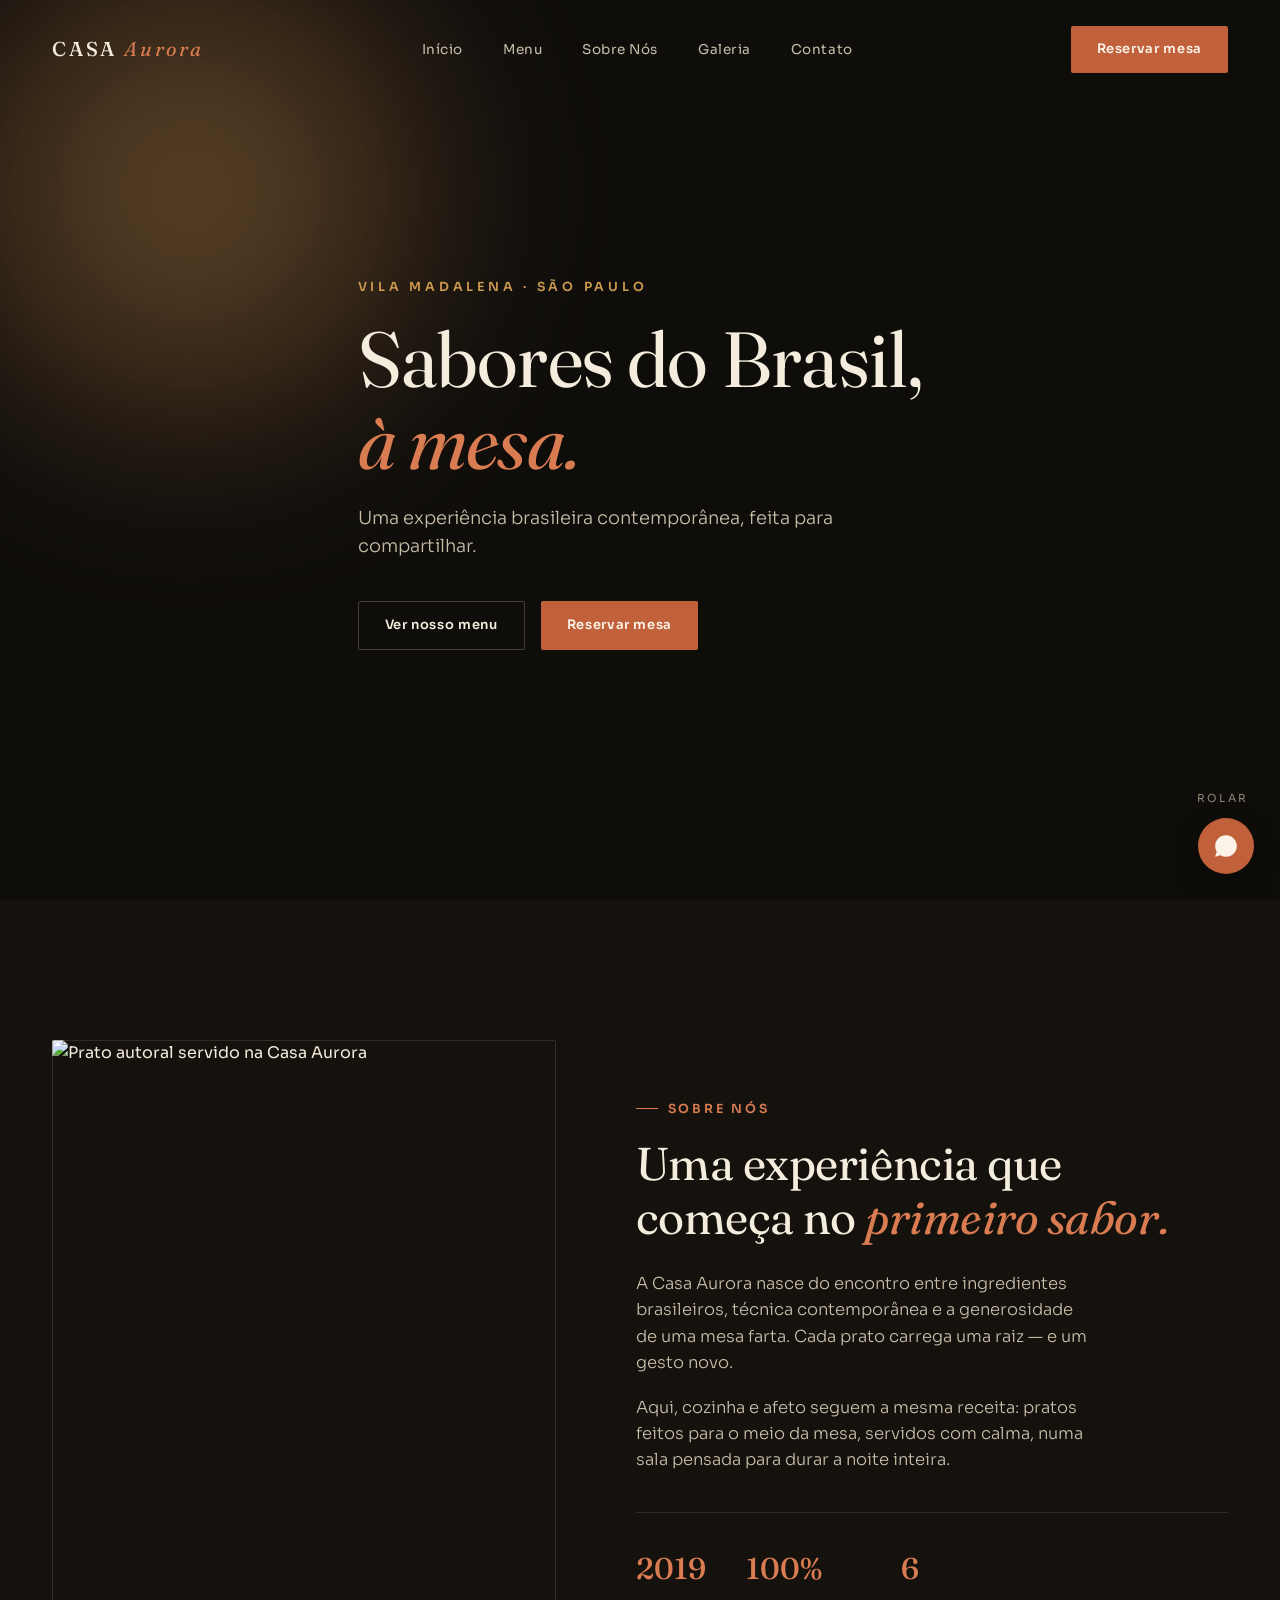
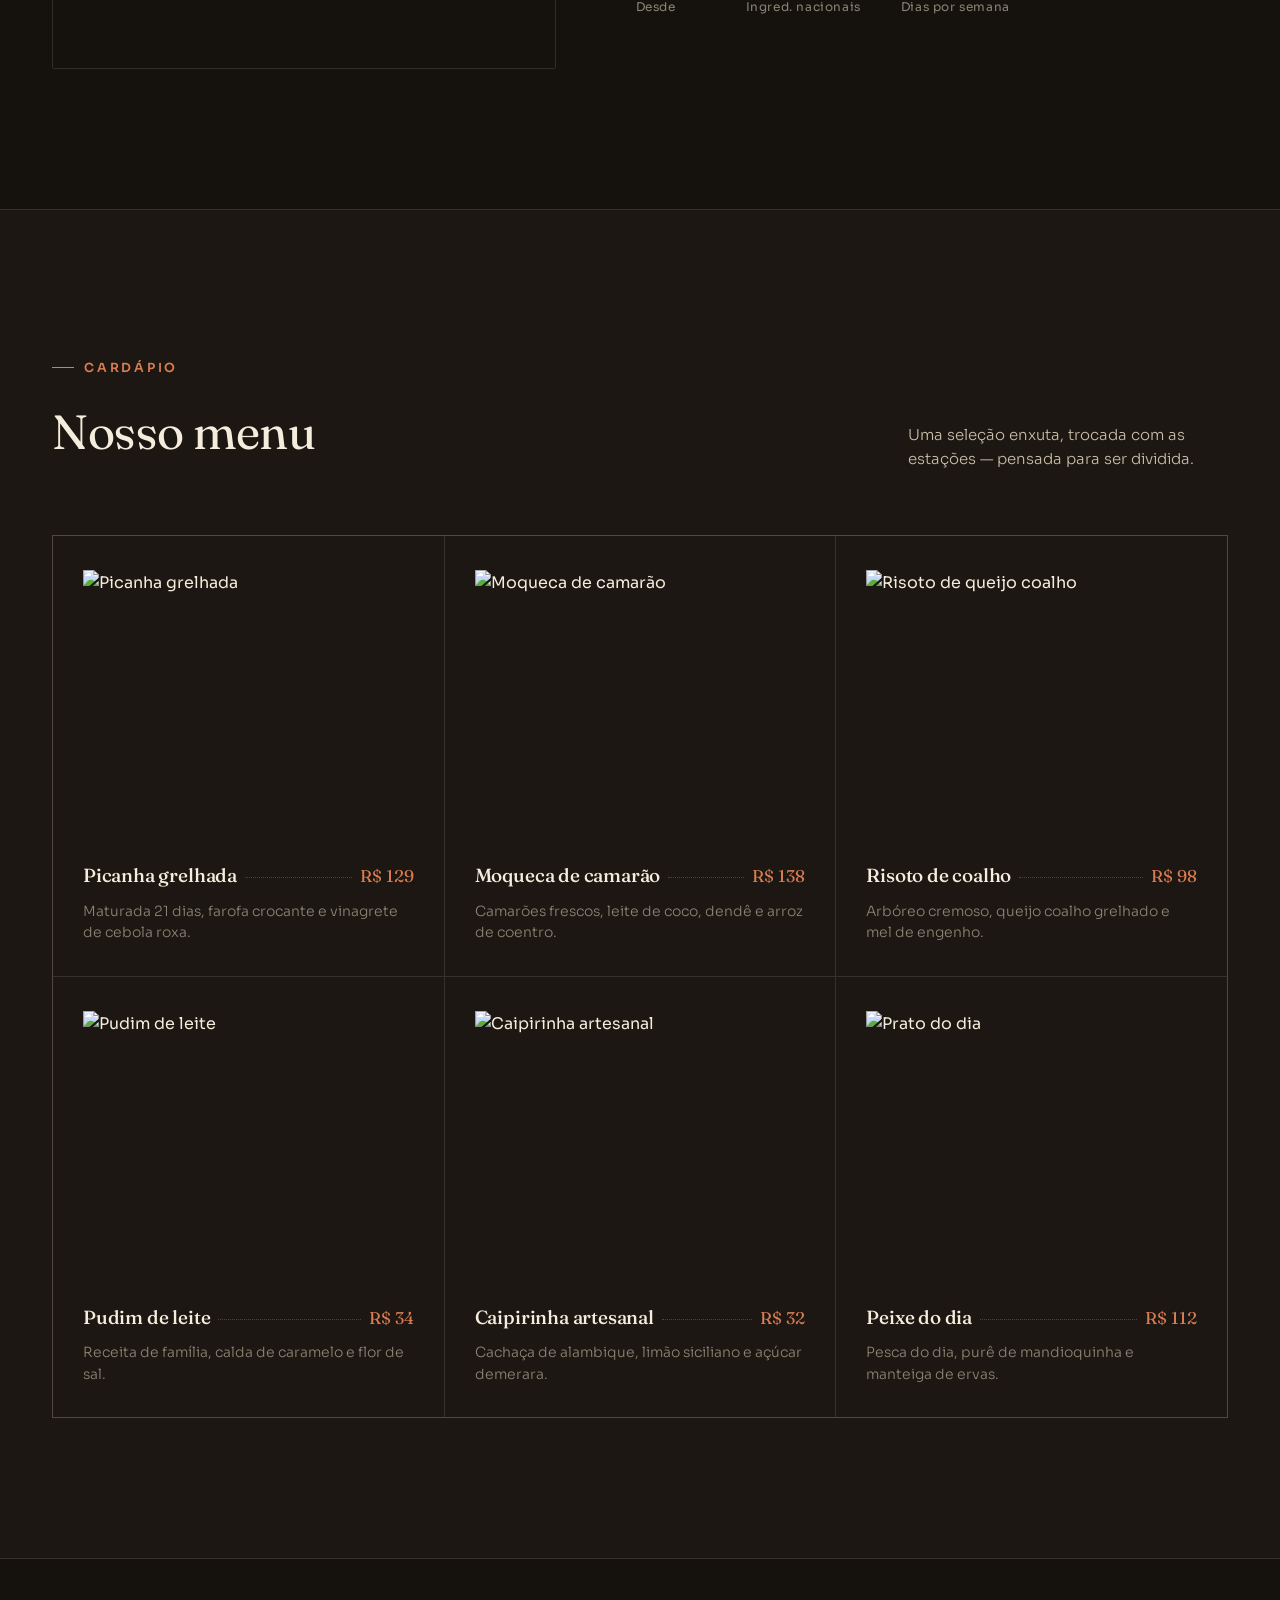
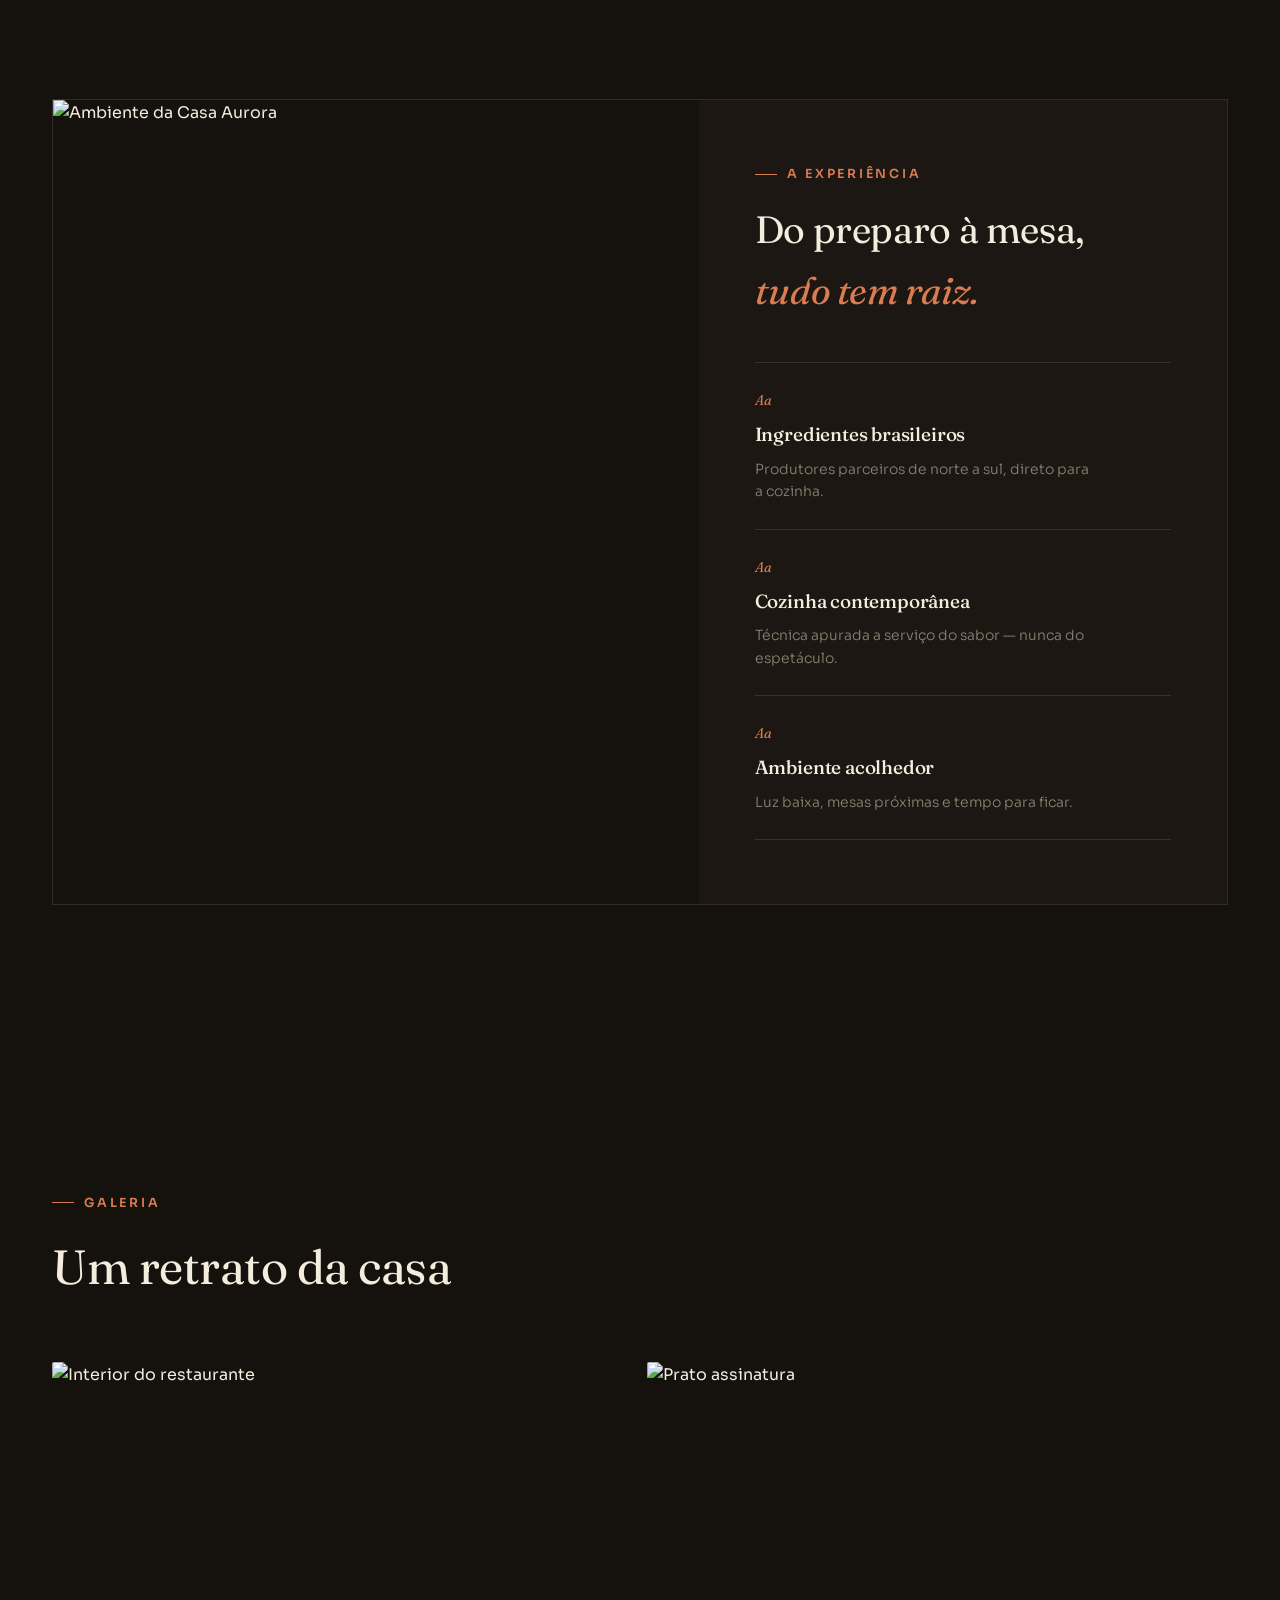
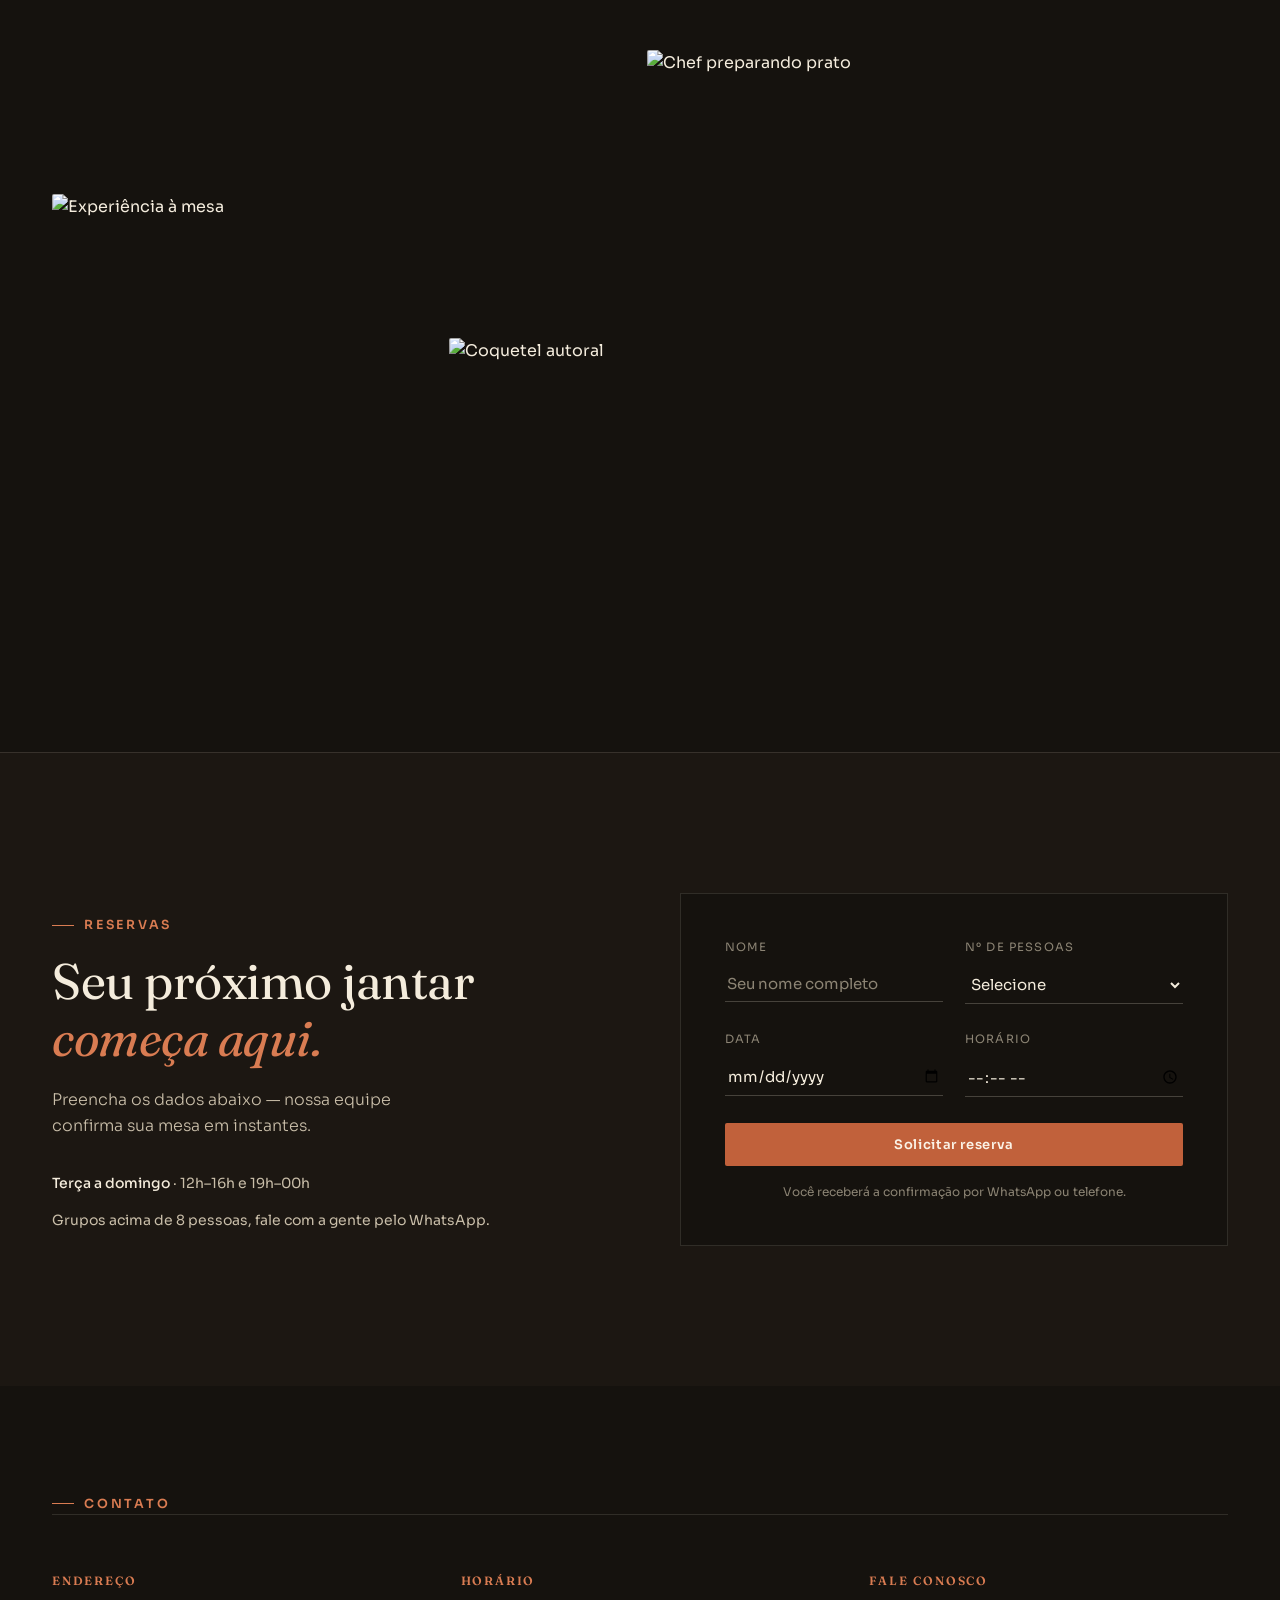
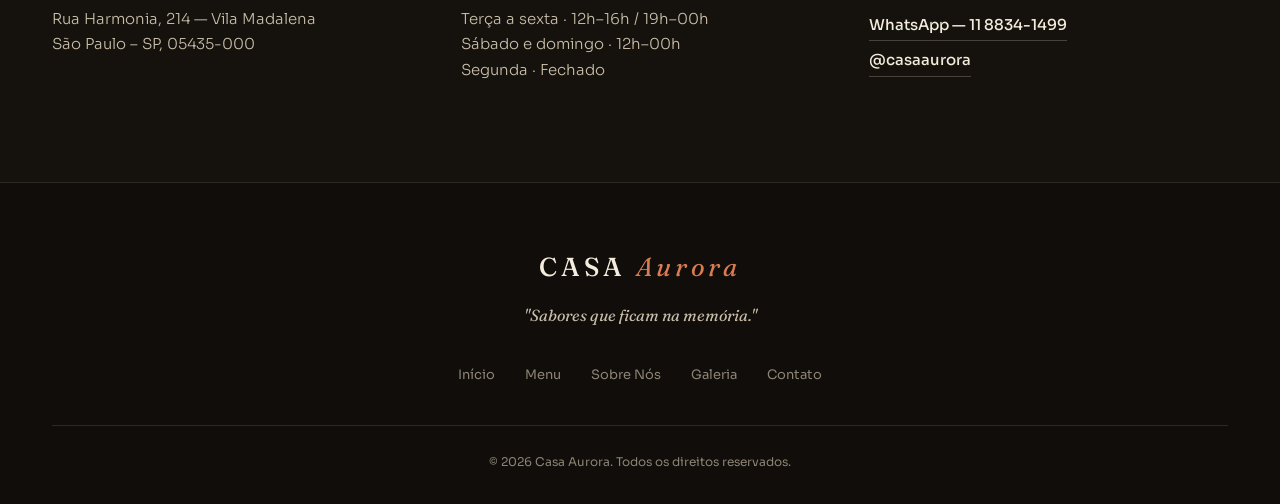
==== commit 95a99f60: "Restaurante Demo" ====
--- a/index.html
+++ b/index.html
@@ -3,1179 +3,1105 @@
 <head>
 <meta charset="UTF-8">
 <meta name="viewport" content="width=device-width, initial-scale=1.0">
-<title>Camila Lima — English Teacher | Aulas de Inglês Online</title>
-<meta name="description" content="Aulas de inglês online com Camila Lima. Metodologia prática, conversação real e o Let's Speak Club para você finalmente falar inglês com confiança.">
+<title>Casa Aurora — Restaurante Brasileiro Contemporâneo | São Paulo</title>
+<meta name="description" content="Casa Aurora — cozinha brasileira contemporânea, coquetéis autorais e uma mesa feita para compartilhar. Vila Madalena, São Paulo.">
 <link rel="preconnect" href="https://fonts.googleapis.com">
 <link rel="preconnect" href="https://fonts.gstatic.com" crossorigin>
-<link href="https://fonts.googleapis.com/css2?family=Fraunces:ital,opsz,wght@0,9..144,400;0,9..144,600;0,9..144,700;0,9..144,900;1,9..144,500&family=Plus+Jakarta+Sans:wght@400;500;600;700;800&family=Caveat:wght@500;600;700&display=swap" rel="stylesheet">
+<link href="https://fonts.googleapis.com/css2?family=Fraunces:ital,opsz,wght@0,9..144,300;0,9..144,400;0,9..144,500;0,9..144,600;1,9..144,400;1,9..144,500&family=Sora:wght@300;400;500;600;700&display=swap" rel="stylesheet">
 <style>
-/* ===================== TOKENS ===================== */
-:root{
-  --navy:#1B2A4A;
-  --navy-deep:#131F38;
-  --lilac:#CFC3EE;
-  --lilac-soft:#E9E2FA;
-  --purple:#8A78C0;
-  --cream:#F8F2E7;
-  --white:#FFFFFF;
-  --ink:#241C3D;
-  --green:#A9C98D;
-  --yellow:#F0C55C;
-  --line: rgba(36,28,61,0.14);
-
-  --display: "Fraunces", serif;
-  --body: "Plus Jakarta Sans", sans-serif;
-  --hand: "Caveat", cursive;
-
-  --radius: 22px;
-  --container: 1160px;
-}
-
-*,*::before,*::after{box-sizing:border-box;}
-html{scroll-behavior:smooth;}
-body{
-  margin:0;
-  font-family:var(--body);
-  color:var(--ink);
-  background:var(--cream);
-  overflow-x:hidden;
-  -webkit-font-smoothing:antialiased;
-}
-img{max-width:100%;display:block;}
-a{color:inherit;text-decoration:none;}
-ul{margin:0;padding:0;list-style:none;}
-button{font-family:inherit;cursor:pointer;border:none;background:none;}
-h1,h2,h3,h4{font-family:var(--display);margin:0;}
-p{margin:0;}
-.container{max-width:var(--container);margin:0 auto;padding:0 24px;}
-.eyebrow{
-  font-family:var(--hand);
-  font-size:1.35rem;
-  color:var(--purple);
-  display:inline-flex;
-  align-items:center;
-  gap:8px;
-  margin-bottom:10px;
-}
-.eyebrow svg{flex-shrink:0;}
-.section{padding:96px 0;position:relative;}
-.section-title{
-  font-size:clamp(1.9rem,4vw,2.7rem);
-  font-weight:700;
-  line-height:1.15;
-  letter-spacing:-0.01em;
-  max-width:720px;
-}
-.section-sub{
-  font-size:1.05rem;
-  color:#4A4260;
-  max-width:560px;
-  margin-top:14px;
-  line-height:1.6;
-}
-.btn{
-  display:inline-flex;
-  align-items:center;
-  gap:8px;
-  padding:16px 28px;
-  border-radius:100px;
-  font-weight:700;
-  font-size:0.98rem;
-  transition:transform .25s ease, box-shadow .25s ease;
-}
-.btn-primary{
-  background:var(--navy);
-  color:var(--cream);
-  box-shadow:0 8px 0 0 var(--navy-deep);
-}
-.btn-primary:hover{transform:translateY(-2px);box-shadow:0 10px 0 0 var(--navy-deep);}
-.btn-primary:active{transform:translateY(4px);box-shadow:0 4px 0 0 var(--navy-deep);}
-.btn-outline{
-  border:2px solid var(--navy);
-  color:var(--navy);
-  background:transparent;
-}
-.btn-outline:hover{background:var(--navy);color:var(--cream);}
-.btn-light{
-  background:var(--lilac);
-  color:var(--navy);
-}
-.btn-light:hover{background:var(--white);}
-.btn-cream{background:var(--cream);color:var(--navy);box-shadow:0 8px 0 0 rgba(0,0,0,0.15);}
-.btn-cream:hover{transform:translateY(-2px);}
-
-.scribble-underline{position:relative;white-space:normal;}
-.scribble-underline svg{
-  position:absolute;left:0;bottom:-10px;width:100%;height:14px;
-}
-
-/* ===================== HEADER ===================== */
-header{
-  position:fixed;top:0;left:0;right:0;
-  z-index:1000;
-  background:rgba(248,242,231,0.0);
-  transition:background .3s ease, box-shadow .3s ease, padding .3s ease;
-  padding:22px 0;
-}
-header.scrolled{
-  background:rgba(248,242,231,0.92);
-  backdrop-filter:blur(10px);
-  box-shadow:0 4px 20px rgba(27,42,74,0.08);
-  padding:14px 0;
-}
-.header-inner{
-  display:flex;align-items:center;justify-content:space-between;
-}
-.logo{
-  display:flex;flex-direction:column;line-height:1;
-}
-.logo-name{font-family:var(--display);font-weight:700;font-size:1.4rem;color:var(--navy);}
-.logo-tag{font-family:var(--hand);font-size:1.05rem;color:var(--purple);margin-top:2px;}
-.nav-desktop{display:flex;align-items:center;gap:34px;}
-.nav-desktop a{font-weight:600;font-size:0.94rem;color:var(--ink);position:relative;padding:4px 0;}
-.nav-desktop a::after{
-  content:"";position:absolute;bottom:0;left:0;width:0;height:2px;background:var(--purple);
-  transition:width .25s ease;
-}
-.nav-desktop a:hover::after{width:100%;}
-.nav-cta{display:flex;align-items:center;gap:16px;}
-.nav-cta .btn-primary{padding:12px 22px;font-size:0.9rem;}
-.burger{
-  display:none;flex-direction:column;gap:5px;width:30px;padding:6px 0;
-}
-.burger span{height:2px;background:var(--navy);border-radius:2px;transition:.3s;}
-.mobile-menu{
-  position:fixed;top:0;right:-100%;width:82%;max-width:340px;height:100vh;
-  background:var(--navy);z-index:1100;transition:right .35s ease;
-  padding:32px 26px;display:flex;flex-direction:column;gap:6px;
-}
-.mobile-menu.open{right:0;}
-.mobile-menu a{color:var(--cream);font-size:1.15rem;font-weight:600;padding:14px 4px;border-bottom:1px solid rgba(255,255,255,0.12);}
-.mobile-menu .btn{margin-top:18px;justify-content:center;}
-.menu-close{align-self:flex-end;color:var(--cream);font-size:1.6rem;margin-bottom:10px;}
-.overlay{position:fixed;inset:0;background:rgba(19,31,56,0.5);z-index:1050;opacity:0;pointer-events:none;transition:opacity .3s ease;}
-.overlay.open{opacity:1;pointer-events:auto;}
-
-/* ===================== HERO ===================== */
-.hero{
-  padding:170px 0 90px;
-  position:relative;
-  overflow:hidden;
-  background:
-    radial-gradient(600px 400px at 88% 10%, rgba(207,195,238,0.55), transparent 60%),
-    radial-gradient(500px 380px at 5% 90%, rgba(240,197,92,0.18), transparent 60%);
-}
-.hero-grid{
-  display:grid;grid-template-columns:1.05fr 0.95fr;gap:56px;align-items:center;
-}
-.hero-badge-row{display:flex;gap:10px;flex-wrap:wrap;margin-top:28px;}
-.pill{
-  display:inline-flex;align-items:center;gap:6px;
-  background:var(--white);border:1px solid var(--line);
-  padding:8px 14px;border-radius:100px;font-size:0.8rem;font-weight:600;color:var(--navy);
-}
-.pill .dot{width:6px;height:6px;border-radius:50%;background:var(--green);}
-.hero h1{
-  font-size:clamp(2.3rem,5.2vw,3.6rem);
-  font-weight:800;
-  line-height:1.08;
-  letter-spacing:-0.02em;
-  color:var(--navy);
-}
-.hero h1 em{
-  font-style:italic;font-weight:500;color:var(--purple);
-}
-.hero-sub{
-  font-size:1.12rem;color:#463F5C;margin-top:20px;max-width:480px;line-height:1.65;
-}
-.hero-ctas{display:flex;gap:14px;flex-wrap:wrap;margin-top:32px;}
-.hero-hand{
-  font-family:var(--hand);font-size:1.5rem;color:var(--navy);margin-top:26px;
-  display:flex;align-items:center;gap:8px;
-}
-.hero-photo-wrap{position:relative;display:flex;justify-content:center;}
-.polaroid{
-  background:var(--white);
-  padding:18px 18px 60px;
-  border-radius:8px;
-  box-shadow:0 24px 50px rgba(27,42,74,0.22);
-  transform:rotate(-4deg);
-  width:min(360px,90%);
-  position:relative;
-  z-index:2;
-}
-.polaroid-photo{
-  aspect-ratio:4/5;border-radius:4px;overflow:hidden;
-  background:linear-gradient(155deg,var(--lilac) 0%, var(--purple) 55%, var(--navy) 120%);
-  display:flex;align-items:center;justify-content:center;position:relative;
-}
-.polaroid-photo .monogram{
-  font-family:var(--display);font-size:5.4rem;font-weight:700;color:rgba(255,255,255,0.92);
-}
-.polaroid-cap{
-  font-family:var(--hand);font-size:1.3rem;color:var(--navy);
-  position:absolute;bottom:16px;left:0;right:0;text-align:center;
-}
-.tape{
-  position:absolute;width:90px;height:32px;
-  background:rgba(240,197,92,0.55);
-  top:-14px;left:50%;transform:translateX(-50%) rotate(-3deg);
-  z-index:3;box-shadow:0 4px 8px rgba(0,0,0,0.08);
-}
-.hero-sticker{
-  position:absolute;background:var(--white);border:1px solid var(--line);
-  border-radius:16px;padding:12px 16px;box-shadow:0 10px 26px rgba(27,42,74,0.15);
-  font-weight:700;font-size:0.85rem;display:flex;align-items:center;gap:8px;z-index:3;
-}
-.sticker-1{top:8%;left:-6%;transform:rotate(-6deg);}
-.sticker-2{bottom:6%;right:-8%;transform:rotate(5deg);}
-.star{position:absolute;color:var(--purple);opacity:.7;}
-
-/* ===================== PROBLEM SECTION ===================== */
-.problem{background:var(--white);}
-.problem-list{
-  margin-top:44px;display:grid;grid-template-columns:repeat(2,1fr);gap:18px;
-}
-.problem-item{
-  display:flex;gap:14px;align-items:flex-start;
-  background:var(--cream);border-radius:16px;padding:20px 22px;
-}
-.problem-item svg{flex-shrink:0;margin-top:3px;color:var(--purple);}
-.problem-item p{font-weight:600;font-size:0.98rem;line-height:1.5;}
-.problem-note{
-  margin-top:40px;padding:28px 30px;background:var(--navy);color:var(--cream);
-  border-radius:20px;font-size:1.1rem;line-height:1.6;font-weight:500;max-width:760px;
-}
-.problem-note strong{color:var(--yellow);}
-
-/* ===================== SOLUTION ===================== */
-.solution-grid{
-  margin-top:48px;display:grid;grid-template-columns:repeat(4,1fr);gap:20px;
-}
-.solution-card{
-  background:var(--white);border-radius:20px;padding:30px 24px;
-  border:1px solid var(--line);
-  transition:transform .25s ease, box-shadow .25s ease;
-}
-.solution-card:hover{transform:translateY(-6px);box-shadow:0 16px 34px rgba(27,42,74,0.1);}
-.solution-icon{
-  width:52px;height:52px;border-radius:14px;background:var(--lilac-soft);
-  display:flex;align-items:center;justify-content:center;color:var(--navy);margin-bottom:18px;
-}
-.solution-card h3{font-size:1.08rem;font-weight:700;margin-bottom:8px;}
-.solution-card p{font-size:0.92rem;color:#544C6B;line-height:1.55;}
-
-/* ===================== ABOUT ===================== */
-.about{background:var(--white);}
-.about-grid{display:grid;grid-template-columns:0.85fr 1.15fr;gap:60px;align-items:center;}
-.about-photo{
-  position:relative;
-  border-radius:28px;overflow:hidden;
-  aspect-ratio:3/4;
-  background:linear-gradient(160deg,var(--navy) 0%, var(--purple) 60%, var(--lilac) 130%);
-  display:flex;align-items:center;justify-content:center;
-}
-.about-photo .monogram{font-family:var(--display);font-size:7rem;color:rgba(255,255,255,0.9);}
-.about-badge{
-  position:absolute;bottom:18px;left:18px;background:var(--white);border-radius:14px;
-  padding:14px 18px;box-shadow:0 10px 26px rgba(0,0,0,0.12);
-}
-.about-badge b{display:block;font-size:1.5rem;font-family:var(--display);color:var(--navy);}
-.about-badge span{font-size:0.78rem;color:#655D7C;}
-.about-text p{font-size:1.05rem;line-height:1.75;color:#413A57;margin-bottom:18px;}
-.about-stats{
-  display:grid;grid-template-columns:repeat(2,1fr);gap:18px;margin-top:28px;
-}
-.stat{background:var(--cream);border-radius:16px;padding:18px 20px;}
-.stat b{font-family:var(--display);font-size:1.7rem;color:var(--navy);display:block;}
-.stat span{font-size:0.82rem;color:#655D7C;}
-
-/* ===================== MODALITIES ===================== */
-.modalities-grid{
-  margin-top:48px;display:grid;grid-template-columns:repeat(4,1fr);gap:20px;
-}
-.mod-card{
-  background:var(--white);border-radius:22px;padding:28px 24px;
-  display:flex;flex-direction:column;
-  border:1px solid var(--line);
-}
-.mod-card .mod-tag{
-  font-family:var(--hand);font-size:1.2rem;color:var(--purple);margin-bottom:6px;
-}
-.mod-card h3{font-size:1.15rem;font-weight:700;margin-bottom:14px;}
-.mod-card ul{margin-bottom:22px;flex-grow:1;}
-.mod-card li{
-  font-size:0.88rem;color:#544C6B;padding-left:18px;position:relative;margin-bottom:8px;line-height:1.4;
-}
-.mod-card li::before{
-  content:"";position:absolute;left:0;top:7px;width:6px;height:6px;border-radius:50%;background:var(--green);
-}
-.mod-card .btn{width:100%;justify-content:center;font-size:0.88rem;padding:12px 18px;}
-
-/* ===================== SPEAK CLUB ===================== */
-.speakclub{
-  background:var(--navy);color:var(--cream);position:relative;overflow:hidden;
-}
-.speakclub::before{
-  content:"";position:absolute;inset:0;
-  background:radial-gradient(500px 400px at 90% 0%, rgba(207,195,238,0.18), transparent 60%);
-}
-.speakclub-inner{position:relative;z-index:2;text-align:center;}
-.speakclub .eyebrow{color:var(--yellow);justify-content:center;}
-.speakclub h2{font-size:clamp(2.1rem,5vw,3.2rem);font-weight:800;}
-.speakclub-sub{font-size:1.1rem;color:rgba(248,242,231,0.82);max-width:600px;margin:16px auto 0;line-height:1.6;}
-.speakclub-feats{
-  display:grid;grid-template-columns:repeat(3,1fr);gap:18px;margin:48px 0;max-width:820px;margin-left:auto;margin-right:auto;
-}
-.feat-card{
-  background:rgba(255,255,255,0.06);border:1px solid rgba(255,255,255,0.14);
-  border-radius:18px;padding:26px 20px;
-}
-.feat-card svg{color:var(--yellow);margin-bottom:12px;}
-.feat-card p{font-size:0.92rem;color:rgba(248,242,231,0.9);font-weight:600;}
-.speakclub-highlight{
-  font-family:var(--hand);font-size:2rem;color:var(--yellow);margin:10px 0 32px;
-}
-
-/* ===================== HOW IT WORKS ===================== */
-.steps{margin-top:56px;position:relative;}
-.steps-line{
-  position:absolute;top:26px;left:0;right:0;height:2px;
-  background:repeating-linear-gradient(90deg,var(--purple) 0 10px, transparent 10px 18px);
-  z-index:0;
-}
-.steps-grid{display:grid;grid-template-columns:repeat(4,1fr);gap:24px;position:relative;z-index:1;}
-.step{text-align:left;}
-.step-num{
-  width:52px;height:52px;border-radius:50%;background:var(--white);border:2px solid var(--navy);
-  display:flex;align-items:center;justify-content:center;font-family:var(--display);font-weight:700;
-  font-size:1.2rem;color:var(--navy);margin-bottom:18px;
-}
-.step h4{font-size:1rem;font-weight:700;margin-bottom:8px;}
-.step p{font-size:0.9rem;color:#544C6B;line-height:1.5;}
-
-/* ===================== TESTIMONIALS ===================== */
-.testimonials{background:var(--white);}
-.demo-flag{
-  display:inline-flex;align-items:center;gap:8px;background:var(--yellow);color:var(--navy);
-  font-size:0.76rem;font-weight:700;padding:6px 12px;border-radius:100px;margin-bottom:26px;
-}
-.test-grid{display:grid;grid-template-columns:repeat(3,1fr);gap:22px;margin-top:20px;}
-.test-card{
-  background:var(--cream);border-radius:20px;padding:26px 24px;position:relative;
-}
-.test-card:nth-child(2){transform:rotate(-1deg);}
-.test-card:nth-child(3){transform:rotate(1deg);}
-.test-quote{font-size:0.95rem;line-height:1.6;color:#3B3450;margin-bottom:20px;}
-.test-person{display:flex;align-items:center;gap:12px;}
-.test-avatar{
-  width:44px;height:44px;border-radius:50%;background:linear-gradient(160deg,var(--lilac),var(--purple));
-  display:flex;align-items:center;justify-content:center;color:var(--white);font-weight:700;font-family:var(--display);
-}
-.test-name{font-weight:700;font-size:0.92rem;}
-.test-meta{font-size:0.78rem;color:#786F92;}
-
-/* ===================== PLANS ===================== */
-.plans-grid{display:grid;grid-template-columns:repeat(3,1fr);gap:22px;margin-top:48px;}
-.plan-card{
-  background:var(--white);border-radius:24px;padding:36px 30px;border:1px solid var(--line);
-  display:flex;flex-direction:column;
-}
-.plan-card.featured{
-  background:var(--navy);color:var(--cream);transform:translateY(-14px);
-  box-shadow:0 24px 50px rgba(27,42,74,0.28);border:none;
-}
-.plan-badge{
-  align-self:flex-start;background:var(--yellow);color:var(--navy);font-size:0.72rem;font-weight:700;
-  padding:5px 12px;border-radius:100px;margin-bottom:16px;
-}
-.plan-card h3{font-size:1.3rem;font-weight:700;margin-bottom:6px;}
-.plan-price{font-family:var(--hand);font-size:1.4rem;color:var(--purple);margin-bottom:22px;}
-.plan-card.featured .plan-price{color:var(--yellow);}
-.plan-card ul{margin-bottom:28px;flex-grow:1;}
-.plan-card li{
-  font-size:0.9rem;padding-left:22px;position:relative;margin-bottom:12px;line-height:1.4;
-}
-.plan-card li::before{content:"✓";position:absolute;left:0;color:var(--green);font-weight:700;}
-.plan-card.featured li::before{color:var(--yellow);}
-.plan-card .btn{justify-content:center;width:100%;}
-
-/* ===================== FAQ ===================== */
-.faq-list{max-width:760px;margin-top:44px;}
-.faq-item{border-bottom:1px solid var(--line);}
-.faq-q{
-  width:100%;display:flex;justify-content:space-between;align-items:center;
-  padding:22px 4px;font-weight:700;font-size:1.02rem;text-align:left;color:var(--ink);
-}
-.faq-q svg{flex-shrink:0;transition:transform .3s ease;color:var(--purple);}
-.faq-item.open .faq-q svg{transform:rotate(45deg);}
-.faq-a{max-height:0;overflow:hidden;transition:max-height .35s ease;}
-.faq-a-inner{padding:0 4px 22px;font-size:0.95rem;color:#544C6B;line-height:1.6;max-width:640px;}
-
-/* ===================== FINAL CTA ===================== */
-.final-cta{
-  background:linear-gradient(150deg,var(--lilac) 0%, var(--purple) 60%, var(--navy) 130%);
-  color:var(--white);text-align:center;border-radius:32px;margin:0 24px;
-  padding:80px 30px;position:relative;overflow:hidden;
-}
-.final-cta h2{font-size:clamp(2rem,5vw,3rem);font-weight:800;max-width:760px;margin:0 auto;line-height:1.15;}
-.final-cta p{margin:20px auto 34px;max-width:520px;font-size:1.05rem;color:rgba(255,255,255,0.9);}
-
-/* ===================== CONTACT ===================== */
-.contact-grid{display:grid;grid-template-columns:0.9fr 1.1fr;gap:56px;margin-top:48px;}
-.contact-info{display:flex;flex-direction:column;gap:16px;}
-.contact-link{
-  display:flex;align-items:center;gap:14px;background:var(--white);border:1px solid var(--line);
-  border-radius:16px;padding:18px 20px;font-weight:700;font-size:0.95rem;transition:transform .2s ease;
-}
-.contact-link:hover{transform:translateX(4px);}
-.contact-link svg{color:var(--purple);flex-shrink:0;}
-.contact-link span{display:block;font-size:0.78rem;font-weight:500;color:#786F92;}
-.form-card{background:var(--white);border-radius:24px;padding:34px;border:1px solid var(--line);}
-.form-row{display:grid;grid-template-columns:1fr 1fr;gap:16px;margin-bottom:16px;}
-.field{display:flex;flex-direction:column;gap:6px;margin-bottom:16px;}
-.field label{font-size:0.82rem;font-weight:700;color:var(--navy);}
-.field input,.field select,.field textarea{
-  border:1.5px solid var(--line);border-radius:12px;padding:13px 14px;font-family:inherit;font-size:0.92rem;
-  background:var(--cream);transition:border-color .2s ease;
-}
-.field input:focus,.field select:focus,.field textarea:focus{outline:none;border-color:var(--purple);}
-.field.error input,.field.error select,.field.error textarea{border-color:#D9534F;}
-.error-msg{font-size:0.76rem;color:#D9534F;display:none;}
-.field.error .error-msg{display:block;}
-.form-success{
-  display:none;background:var(--green);color:var(--navy);padding:16px 18px;border-radius:14px;
-  font-weight:700;margin-bottom:18px;align-items:center;gap:10px;
-}
-.form-success.show{display:flex;}
-
-/* ===================== FOOTER ===================== */
-footer{background:var(--navy-deep);color:rgba(248,242,231,0.75);padding:60px 0 26px;}
-.footer-grid{display:grid;grid-template-columns:1.4fr 1fr 1fr;gap:40px;padding-bottom:40px;border-bottom:1px solid rgba(255,255,255,0.1);}
-.footer-brand .logo-name{color:var(--cream);}
-.footer-brand p{margin-top:14px;font-size:0.88rem;line-height:1.6;max-width:280px;}
-.footer-col h5{font-size:0.82rem;text-transform:uppercase;letter-spacing:0.06em;color:var(--cream);margin-bottom:16px;}
-.footer-col a{display:block;font-size:0.9rem;padding:6px 0;color:rgba(248,242,231,0.75);}
-.footer-col a:hover{color:var(--yellow);}
-.footer-bottom{
-  display:flex;justify-content:space-between;align-items:center;padding-top:22px;font-size:0.78rem;flex-wrap:wrap;gap:10px;
-}
-
-/* ===================== TORN DIVIDER ===================== */
-.torn{height:36px;background:var(--cream);position:relative;}
-.torn.to-white{background:var(--white);}
-.torn svg{position:absolute;bottom:-1px;width:100%;height:36px;}
-
-/* ===================== UTIL ===================== */
-.reveal{opacity:0;transform:translateY(24px);transition:opacity .7s ease, transform .7s ease;}
-.reveal.in{opacity:1;transform:translateY(0);}
-
-/* ===================== MOBILE STICKY CTA BAR ===================== */
-.mobile-cta-bar{
-  display:none;
-  position:fixed;bottom:0;left:0;right:0;z-index:900;
-  background:var(--white);
-  border-top:1px solid var(--line);
-  padding:10px 14px calc(10px + env(safe-area-inset-bottom));
-  box-shadow:0 -8px 24px rgba(27,42,74,0.12);
-  gap:10px;
-}
-.mobile-cta-bar a{
-  flex:1;display:flex;align-items:center;justify-content:center;gap:6px;
-  border-radius:100px;font-weight:700;font-size:0.88rem;padding:13px 10px;
-}
-.mobile-cta-bar .cta-whats{background:#25D366;color:var(--white);}
-.mobile-cta-bar .cta-agendar{background:var(--navy);color:var(--cream);}
-
-/* ===================== PHOTO SLOTS (fill with real photos) ===================== */
-.photo-slot{position:relative;overflow:hidden;}
-.photo-slot img{
-  position:absolute;inset:0;width:100%;height:100%;object-fit:cover;object-position:center;
-  opacity:0;transition:opacity .4s ease;
-}
-.photo-slot img.loaded{opacity:1;}
-.photo-slot img.loaded ~ .monogram{opacity:0;pointer-events:none;}
-.photo-slot .upload-hint{
-  position:absolute;bottom:10px;left:10px;right:10px;
-  background:rgba(19,31,56,0.55);color:#fff;font-size:0.68rem;font-weight:600;
-  padding:6px 10px;border-radius:8px;text-align:center;letter-spacing:0.01em;
-  opacity:1;transition:opacity .3s ease;
-}
-.photo-slot img.loaded ~ .upload-hint{opacity:0;pointer-events:none;}
-
-/* ===================== RESPONSIVE ===================== */
-@media (max-width:980px){
-  .nav-desktop,.nav-cta .btn-primary{display:none;}
-  .burger{display:flex;}
-  .hero-grid,.about-grid,.contact-grid{grid-template-columns:1fr;gap:40px;}
-  .hero-photo-wrap{order:-1;margin-bottom:8px;}
-  .solution-grid,.modalities-grid{grid-template-columns:repeat(2,1fr);}
-  .speakclub-feats,.steps-grid{grid-template-columns:1fr;}
-  .steps-line{display:none;}
-  .test-grid,.plans-grid{grid-template-columns:1fr;}
-  .plan-card.featured{transform:none;}
-  .problem-list{grid-template-columns:1fr;}
-  .footer-grid{grid-template-columns:1fr;gap:30px;}
-  .form-row{grid-template-columns:1fr;}
-  .section{padding:60px 0;}
-  .mobile-cta-bar{display:flex;}
-  body{padding-bottom:76px;}
-}
-@media (max-width:640px){
-  .container{padding:0 20px;}
-  .hero{padding:132px 0 48px;}
-  .hero-sub{max-width:100%;}
-  .hero-ctas{flex-direction:column;align-items:stretch;}
-  .hero-ctas .btn{width:100%;justify-content:center;}
-  .hero-badge-row{gap:8px;}
-  .pill{font-size:0.74rem;padding:7px 12px;}
-  .hero-hand{font-size:1.25rem;}
-  .polaroid{width:min(280px,78vw);padding:14px 14px 48px;}
-  .polaroid-photo .monogram{font-size:4rem;}
-  .hero-sticker{font-size:0.72rem;padding:9px 12px;}
-  .sticker-1{left:2%;top:4%;}
-  .sticker-2{right:2%;bottom:0;}
-  .section-title{font-size:1.55rem;}
-  .section-sub{font-size:0.95rem;}
-  .solution-grid,.modalities-grid{grid-template-columns:1fr;}
-  .about-photo{aspect-ratio:1/1;border-radius:20px;}
-  .about-stats{grid-template-columns:1fr 1fr;gap:12px;}
-  .speakclub-feats{gap:14px;margin:36px 0;}
-  .final-cta{margin:0 16px;padding:48px 22px;border-radius:24px;}
-  .final-cta h2{font-size:1.7rem;}
-  .plan-card.featured{order:-1;}
-  .contact-grid{gap:32px;}
-  .form-card{padding:24px 20px;}
-  .footer-bottom{flex-direction:column;align-items:flex-start;gap:6px;}
-  .btn{width:auto;}
-  .btn-primary,.btn-outline,.btn-cream,.btn-light{padding:15px 24px;}
-}
-@media (max-width:400px){
-  .polaroid{width:82vw;}
-  .step-num{width:44px;height:44px;font-size:1.05rem;}
-  .plan-card,.mod-card,.solution-card{padding:22px 18px;}
-}
-@media (prefers-reduced-motion:reduce){
-  *{animation:none!important;transition:none!important;}
-}
+  :root{
+    --bg: #15120E;
+    --bg-panel: #1C1712;
+    --bg-panel-2: #211B14;
+    --cream: #F4ECDC;
+    --cream-dim: #C9BEA9;
+    --cream-faint: #8C8474;
+    --terracotta: #C1613B;
+    --terracotta-bright: #D97C52;
+    --gold: #CD9A50;
+    --line: rgba(244,236,220,0.12);
+    --line-bright: rgba(244,236,220,0.22);
+    --shadow: 0 30px 60px -30px rgba(0,0,0,0.6);
+    --ease: cubic-bezier(.22,.61,.36,1);
+  }
+
+  *{margin:0;padding:0;box-sizing:border-box;}
+  html{scroll-behavior:smooth;}
+  body{
+    background:var(--bg);
+    color:var(--cream);
+    font-family:'Sora', sans-serif;
+    font-weight:400;
+    line-height:1.6;
+    -webkit-font-smoothing:antialiased;
+    overflow-x:hidden;
+  }
+  img{display:block;max-width:100%;}
+  a{color:inherit;text-decoration:none;}
+  ul{list-style:none;}
+  button{font-family:inherit;cursor:pointer;border:none;background:none;color:inherit;}
+
+  h1,h2,h3,h4{
+    font-family:'Fraunces', serif;
+    font-weight:500;
+    letter-spacing:-0.01em;
+    color:var(--cream);
+  }
+  .italic{font-style:italic;font-weight:400;color:var(--terracotta-bright);}
+
+  .eyebrow{
+    display:inline-flex;
+    align-items:center;
+    gap:10px;
+    font-size:12.5px;
+    letter-spacing:0.22em;
+    text-transform:uppercase;
+    color:var(--terracotta-bright);
+    font-weight:600;
+  }
+  .eyebrow::before{
+    content:'';
+    width:22px;height:1px;
+    background:var(--terracotta-bright);
+    display:inline-block;
+  }
+
+  .wrap{
+    max-width:1240px;
+    margin:0 auto;
+    padding:0 32px;
+  }
+
+  ::selection{background:var(--terracotta); color:#fff;}
+
+  /* subtle scroll reveal */
+  .reveal{
+    opacity:0;
+    transform:translateY(28px);
+    transition:opacity 0.9s var(--ease), transform 0.9s var(--ease);
+  }
+  .reveal.in-view{opacity:1; transform:translateY(0);}
+
+  @media (prefers-reduced-motion: reduce){
+    .reveal{opacity:1; transform:none; transition:none;}
+    *{animation:none !important;}
+  }
+
+  /* ---------- AURORA GLOW SIGNATURE ---------- */
+  .aurora-glow{
+    position:absolute;
+    pointer-events:none;
+    z-index:0;
+    filter:blur(60px);
+    opacity:0.55;
+    background:
+      radial-gradient(closest-side, rgba(201,154,80,0.55), transparent 70%),
+      radial-gradient(closest-side, rgba(193,97,59,0.5), transparent 72%);
+    animation: aurora-breathe 12s ease-in-out infinite;
+    mix-blend-mode:screen;
+  }
+  @keyframes aurora-breathe{
+    0%,100%{ transform:scale(1) translateY(0); opacity:0.45; }
+    50%{ transform:scale(1.15) translateY(-14px); opacity:0.68; }
+  }
+
+  /* ---------- HEADER ---------- */
+  header{
+    position:fixed; top:0; left:0; right:0;
+    z-index:100;
+    padding:26px 0;
+    transition:padding 0.4s var(--ease), background 0.4s var(--ease), border-color .4s var(--ease);
+    border-bottom:1px solid transparent;
+  }
+  header.scrolled{
+    padding:16px 0;
+    background:rgba(21,18,14,0.86);
+    backdrop-filter:blur(14px);
+    -webkit-backdrop-filter:blur(14px);
+    border-bottom:1px solid var(--line);
+  }
+  header .wrap{
+    display:flex;
+    align-items:center;
+    justify-content:space-between;
+  }
+  .logo{
+    font-family:'Fraunces', serif;
+    font-size:20px;
+    letter-spacing:0.14em;
+    font-weight:500;
+    color:var(--cream);
+  }
+  .logo span{color:var(--terracotta-bright); font-style:italic; font-weight:400;}
+
+  nav.main-nav{display:flex; gap:40px;}
+  nav.main-nav a{
+    font-size:13.5px;
+    letter-spacing:0.04em;
+    color:var(--cream-dim);
+    position:relative;
+    padding:4px 0;
+    transition:color .3s;
+  }
+  nav.main-nav a::after{
+    content:'';
+    position:absolute; left:0; bottom:0;
+    width:0%; height:1px;
+    background:var(--terracotta-bright);
+    transition:width .35s var(--ease);
+  }
+  nav.main-nav a:hover{color:var(--cream);}
+  nav.main-nav a:hover::after{width:100%;}
+
+  .header-actions{display:flex; align-items:center; gap:24px;}
+
+  .btn{
+    display:inline-flex;
+    align-items:center;
+    justify-content:center;
+    gap:10px;
+    padding:13px 26px;
+    font-size:13px;
+    letter-spacing:0.05em;
+    font-weight:600;
+    border-radius:2px;
+    transition:transform .35s var(--ease), background .35s var(--ease), border-color .35s var(--ease), color .35s var(--ease);
+  }
+  .btn-primary{
+    background:var(--terracotta);
+    color:#FBF3E7;
+  }
+  .btn-primary:hover{ background:var(--terracotta-bright); transform:translateY(-2px); }
+  .btn-ghost{
+    border:1px solid var(--line-bright);
+    color:var(--cream);
+    background:transparent;
+  }
+  .btn-ghost:hover{ border-color:var(--terracotta-bright); color:var(--terracotta-bright); transform:translateY(-2px);}
+  .btn-block{width:100%;}
+
+  .burger{
+    display:none;
+    width:26px; height:18px;
+    position:relative;
+    z-index:110;
+  }
+  .burger span{
+    position:absolute; left:0; right:0; height:1px;
+    background:var(--cream);
+    transition:transform .35s var(--ease), opacity .3s;
+  }
+  .burger span:nth-child(1){top:0;}
+  .burger span:nth-child(2){top:8px;}
+  .burger span:nth-child(3){top:16px;}
+  .burger.open span:nth-child(1){ transform:translateY(8px) rotate(45deg); }
+  .burger.open span:nth-child(2){ opacity:0; }
+  .burger.open span:nth-child(3){ transform:translateY(-8px) rotate(-45deg); }
+
+  .mobile-nav{
+    position:fixed; inset:0;
+    background:var(--bg);
+    z-index:99;
+    display:flex; flex-direction:column;
+    align-items:flex-start;
+    justify-content:center;
+    gap:28px;
+    padding:0 40px;
+    transform:translateY(-100%);
+    transition:transform .5s var(--ease);
+  }
+  .mobile-nav.open{transform:translateY(0);}
+  .mobile-nav a{
+    font-family:'Fraunces', serif;
+    font-size:34px;
+    font-weight:400;
+    color:var(--cream);
+  }
+  .mobile-nav .btn{margin-top:12px;}
+
+  /* ---------- HERO ---------- */
+  .hero{
+    position:relative;
+    min-height:100vh;
+    display:flex;
+    align-items:flex-end;
+    overflow:hidden;
+    background:#0f0d0a;
+  }
+  .hero-bg{
+    position:absolute; inset:0;
+    background-image:url('https://images.unsplash.com/photo-1414235077428-338989a2e8c0?auto=format&fit=crop&w=2000&q=80');
+    background-size:cover;
+    background-position:center 30%;
+    transform:scale(1.08);
+    animation: hero-zoom 22s ease-in-out infinite alternate;
+  }
+  @keyframes hero-zoom{
+    from{ transform:scale(1.08); }
+    to{ transform:scale(1.16); }
+  }
+  .hero-scrim{
+    position:absolute; inset:0;
+    background:
+      linear-gradient(180deg, rgba(15,13,10,0.35) 0%, rgba(15,13,10,0.35) 40%, rgba(15,13,10,0.94) 92%),
+      linear-gradient(90deg, rgba(15,13,10,0.75) 0%, rgba(15,13,10,0.15) 55%);
+  }
+  .hero .aurora-glow{
+    width:900px; height:900px;
+    top:-260px; left:-260px;
+  }
+  .hero-content{
+    position:relative; z-index:2;
+    padding-bottom:110px;
+    max-width:720px;
+  }
+  .hero-eyebrow{
+    color:var(--gold);
+    font-size:12.5px;
+    letter-spacing:0.3em;
+    text-transform:uppercase;
+    font-weight:600;
+    margin-bottom:22px;
+    display:block;
+  }
+  .hero h1{
+    font-size:clamp(42px, 7vw, 78px);
+    line-height:1.04;
+    font-weight:400;
+    margin-bottom:22px;
+  }
+  .hero p{
+    font-size:18px;
+    color:var(--cream-dim);
+    max-width:480px;
+    margin-bottom:40px;
+    font-weight:300;
+  }
+  .hero-actions{display:flex; gap:16px; flex-wrap:wrap;}
+
+  .scroll-cue{
+    position:absolute;
+    right:32px; bottom:36px;
+    z-index:2;
+    display:flex; flex-direction:column; align-items:center;
+    gap:10px;
+    color:var(--cream-faint);
+    font-size:11px;
+    letter-spacing:0.2em;
+  }
+  .scroll-cue .line{
+    width:1px; height:46px;
+    background:linear-gradient(180deg, var(--terracotta-bright), transparent);
+    animation:scroll-line 2.2s ease-in-out infinite;
+  }
+  @keyframes scroll-line{
+    0%{transform:scaleY(0); transform-origin:top;}
+    50%{transform:scaleY(1); transform-origin:top;}
+    50.01%{transform-origin:bottom;}
+    100%{transform:scaleY(0); transform-origin:bottom;}
+  }
+
+  /* ---------- SECTION GENERIC ---------- */
+  section{
+    position:relative;
+    padding:140px 0;
+  }
+  @media(max-width:860px){
+    section{padding:96px 0;}
+  }
+
+  /* ---------- ABOUT ---------- */
+  .about{
+    background:var(--bg);
+  }
+  .about-grid{
+    display:grid;
+    grid-template-columns:0.85fr 1fr;
+    gap:80px;
+    align-items:center;
+  }
+  .about-media{
+    position:relative;
+    aspect-ratio:4/5;
+    overflow:hidden;
+    border-radius:2px;
+  }
+  .about-media img{
+    width:100%; height:100%; object-fit:cover;
+    filter:saturate(1.05);
+  }
+  .about-media::after{
+    content:'';
+    position:absolute; inset:0;
+    box-shadow: inset 0 0 0 1px var(--line);
+  }
+  .about-frame{
+    position:absolute;
+    bottom:-24px; left:-24px;
+    width:60%; aspect-ratio:1/1;
+    border:1px solid var(--terracotta);
+    z-index:-1;
+    display:none;
+  }
+  .about-text h2{
+    font-size:clamp(32px, 4vw, 46px);
+    line-height:1.18;
+    margin:18px 0 26px;
+    font-weight:400;
+  }
+  .about-text p{
+    color:var(--cream-dim);
+    font-size:16.5px;
+    max-width:460px;
+    font-weight:300;
+    margin-bottom:18px;
+  }
+  .about-stats{
+    display:flex;
+    gap:40px;
+    margin-top:38px;
+    padding-top:32px;
+    border-top:1px solid var(--line);
+  }
+  .about-stats div b{
+    display:block;
+    font-family:'Fraunces', serif;
+    font-size:30px;
+    color:var(--terracotta-bright);
+    font-weight:500;
+  }
+  .about-stats div span{
+    font-size:12px;
+    color:var(--cream-faint);
+    letter-spacing:0.05em;
+  }
+
+  /* ---------- MENU ---------- */
+  .menu-section{
+    background:var(--bg-panel);
+    border-top:1px solid var(--line);
+    border-bottom:1px solid var(--line);
+  }
+  .menu-head{
+    display:flex;
+    align-items:flex-end;
+    justify-content:space-between;
+    margin-bottom:64px;
+    gap:24px;
+    flex-wrap:wrap;
+  }
+  .menu-head h2{
+    font-size:clamp(32px,4vw,48px);
+    font-weight:400;
+    margin-top:16px;
+  }
+  .menu-head p{
+    color:var(--cream-dim);
+    max-width:320px;
+    font-size:15px;
+    font-weight:300;
+  }
+  .menu-grid{
+    display:grid;
+    grid-template-columns:repeat(3, 1fr);
+    gap:1px;
+    background:var(--line);
+    border:1px solid var(--line);
+  }
+  .dish{
+    background:var(--bg-panel);
+    padding:34px 30px 32px;
+    transition:background .4s var(--ease);
+  }
+  .dish:hover{ background:var(--bg-panel-2); }
+  .dish-media{
+    aspect-ratio:5/4;
+    overflow:hidden;
+    margin-bottom:26px;
+    position:relative;
+  }
+  .dish-media img{
+    width:100%; height:100%; object-fit:cover;
+    transition:transform .8s var(--ease);
+  }
+  .dish:hover .dish-media img{ transform:scale(1.06); }
+  .dish-title-row{
+    display:flex;
+    align-items:baseline;
+    gap:8px;
+    margin-bottom:10px;
+  }
+  .dish-title-row h3{
+    font-size:19px;
+    font-weight:500;
+    white-space:nowrap;
+  }
+  .dish-leader{
+    flex:1;
+    border-bottom:1px dotted var(--line-bright);
+    height:1px;
+    transform:translateY(-4px);
+  }
+  .dish-price{
+    font-family:'Fraunces', serif;
+    font-size:17px;
+    color:var(--terracotta-bright);
+    white-space:nowrap;
+  }
+  .dish-desc{
+    color:var(--cream-faint);
+    font-size:14px;
+    font-weight:300;
+    line-height:1.55;
+  }
+
+  @media(max-width:900px){
+    .menu-grid{grid-template-columns:1fr;}
+  }
+
+  /* ---------- EXPERIENCE ---------- */
+  .experience{
+    background:var(--bg);
+  }
+  .exp-grid{
+    display:grid;
+    grid-template-columns:1.1fr 0.9fr;
+    gap:0;
+    align-items:stretch;
+    border:1px solid var(--line);
+  }
+  .exp-media{
+    position:relative;
+    min-height:520px;
+    overflow:hidden;
+  }
+  .exp-media img{
+    width:100%; height:100%; object-fit:cover;
+    position:absolute; inset:0;
+  }
+  .exp-panel{
+    background:var(--bg-panel);
+    padding:64px 56px;
+    display:flex;
+    flex-direction:column;
+    justify-content:center;
+    gap:0;
+  }
+  .exp-panel h2{
+    font-size:clamp(28px,3.4vw,38px);
+    font-weight:400;
+    margin:16px 0 40px;
+    max-width:380px;
+  }
+  .exp-item{
+    padding:26px 0;
+    border-top:1px solid var(--line);
+  }
+  .exp-item:last-child{border-bottom:1px solid var(--line);}
+  .exp-item .num{
+    font-family:'Fraunces', serif;
+    font-style:italic;
+    color:var(--terracotta-bright);
+    font-size:14px;
+    display:block;
+    margin-bottom:8px;
+  }
+  .exp-item h4{
+    font-size:19px;
+    font-weight:500;
+    margin-bottom:8px;
+  }
+  .exp-item p{
+    color:var(--cream-faint);
+    font-size:14px;
+    font-weight:300;
+    max-width:340px;
+  }
+
+  @media(max-width:900px){
+    .exp-grid{grid-template-columns:1fr;}
+    .exp-media{min-height:340px;}
+    .exp-panel{padding:48px 28px;}
+  }
+
+  /* ---------- GALLERY ---------- */
+  .gallery{
+    background:var(--bg);
+  }
+  .gallery-head{
+    margin-bottom:56px;
+  }
+  .gallery-head h2{
+    font-size:clamp(32px,4vw,48px);
+    font-weight:400;
+    margin-top:16px;
+  }
+  .gallery-grid{
+    display:grid;
+    grid-template-columns:repeat(6, 1fr);
+    grid-auto-rows:130px;
+    gap:14px;
+  }
+  .g-item{
+    position:relative;
+    overflow:hidden;
+    border-radius:2px;
+    cursor:pointer;
+  }
+  .g-item img{
+    width:100%; height:100%; object-fit:cover;
+    transition:transform .9s var(--ease), filter .5s;
+    filter:saturate(0.96);
+  }
+  .g-item:hover img{ transform:scale(1.07); filter:saturate(1.1); }
+  .g-item::after{
+    content:'';
+    position:absolute; inset:0;
+    background:linear-gradient(180deg, transparent 60%, rgba(15,13,10,0.55));
+    opacity:0;
+    transition:opacity .4s;
+  }
+  .g-item:hover::after{opacity:1;}
+  .g-item span{
+    position:absolute; left:16px; bottom:14px;
+    font-size:12px; letter-spacing:0.06em;
+    color:var(--cream);
+    opacity:0;
+    transform:translateY(8px);
+    transition:all .4s var(--ease);
+    z-index:2;
+    font-weight:500;
+  }
+  .g-item:hover span{opacity:1; transform:translateY(0);}
+
+  .g1{grid-column:span 3; grid-row:span 3;}
+  .g2{grid-column:span 3; grid-row:span 2;}
+  .g3{grid-column:span 2; grid-row:span 2;}
+  .g4{grid-column:span 2; grid-row:span 3;}
+  .g5{grid-column:span 2; grid-row:span 2;}
+
+  @media(max-width:900px){
+    .gallery-grid{grid-template-columns:repeat(2,1fr); grid-auto-rows:180px;}
+    .g1,.g2,.g3,.g4,.g5{grid-column:span 1; grid-row:span 2;}
+  }
+
+  /* ---------- RESERVATIONS ---------- */
+  .reservations{
+    background:var(--bg-panel);
+    border-top:1px solid var(--line);
+    overflow:hidden;
+  }
+  .res-grid{
+    display:grid;
+    grid-template-columns:1fr 1fr;
+    gap:80px;
+    align-items:center;
+    position:relative;
+  }
+  .res-grid .aurora-glow{
+    width:600px; height:600px;
+    top:-140px; left:-40%;
+  }
+  .res-text{position:relative; z-index:1;}
+  .res-text h2{
+    font-size:clamp(32px,4.2vw,50px);
+    font-weight:400;
+    line-height:1.14;
+    margin:18px 0 20px;
+  }
+  .res-text p{
+    color:var(--cream-dim);
+    font-size:16px;
+    font-weight:300;
+    max-width:380px;
+    margin-bottom:34px;
+  }
+  .res-info{
+    display:flex; flex-direction:column; gap:14px;
+    font-size:14px; color:var(--cream-dim);
+  }
+  .res-info b{color:var(--cream); font-weight:500;}
+
+  .res-form{
+    position:relative; z-index:1;
+    background:var(--bg);
+    border:1px solid var(--line);
+    padding:44px;
+  }
+  .form-row{display:grid; grid-template-columns:1fr 1fr; gap:22px;}
+  .field{margin-bottom:26px;}
+  .field label{
+    display:block;
+    font-size:11.5px;
+    letter-spacing:0.1em;
+    text-transform:uppercase;
+    color:var(--cream-faint);
+    margin-bottom:10px;
+  }
+  .field input, .field select{
+    width:100%;
+    background:transparent;
+    border:none;
+    border-bottom:1px solid var(--line-bright);
+    color:var(--cream);
+    font-family:'Sora', sans-serif;
+    font-size:15px;
+    padding:8px 2px;
+    transition:border-color .3s;
+  }
+  .field select option{background:var(--bg);}
+  .field input:focus, .field select:focus{
+    outline:none;
+    border-color:var(--terracotta-bright);
+  }
+  .field input::placeholder{color:var(--cream-faint);}
+  .form-note{
+    font-size:12px;
+    color:var(--cream-faint);
+    margin-top:16px;
+    text-align:center;
+  }
+  .form-success{
+    display:none;
+    text-align:center;
+    padding:20px 0 4px;
+  }
+  .form-success.show{display:block;}
+  .form-success .check{
+    width:44px; height:44px;
+    border:1px solid var(--terracotta-bright);
+    border-radius:50%;
+    display:flex; align-items:center; justify-content:center;
+    margin:0 auto 18px;
+    color:var(--terracotta-bright);
+    font-family:'Fraunces', serif;
+  }
+  .form-success h4{font-size:20px; margin-bottom:8px; font-weight:400;}
+  .form-success p{color:var(--cream-faint); font-size:13.5px; font-weight:300;}
+
+  @media(max-width:900px){
+    .res-grid{grid-template-columns:1fr; gap:48px;}
+    .res-form{padding:30px;}
+    .form-row{grid-template-columns:1fr;}
+  }
+
+  /* ---------- CONTACT STRIP ---------- */
+  .contact{
+    background:var(--bg);
+    padding:100px 0;
+  }
+  .contact-grid{
+    display:grid;
+    grid-template-columns:repeat(3, 1fr);
+    gap:50px;
+    border-top:1px solid var(--line);
+    padding-top:56px;
+  }
+  .contact-block h4{
+    font-size:12px;
+    letter-spacing:0.15em;
+    text-transform:uppercase;
+    color:var(--terracotta-bright);
+    font-weight:600;
+    margin-bottom:16px;
+  }
+  .contact-block p, .contact-block a{
+    color:var(--cream-dim);
+    font-size:15px;
+    font-weight:300;
+    line-height:1.7;
+  }
+  .contact-block .social{
+    display:inline-flex;
+    align-items:center;
+    gap:8px;
+    margin-top:6px;
+    color:var(--cream);
+    font-weight:500;
+    border-bottom:1px solid var(--line-bright);
+    padding-bottom:3px;
+    transition:border-color .3s, color .3s;
+  }
+  .contact-block .social:hover{color:var(--terracotta-bright); border-color:var(--terracotta-bright);}
+  .contact-block .wa-btn{
+    margin-top:10px;
+  }
+
+  @media(max-width:860px){
+    .contact-grid{grid-template-columns:1fr; gap:36px;}
+  }
+
+  /* ---------- FOOTER ---------- */
+  footer{
+    background:#100D0A;
+    border-top:1px solid var(--line);
+    padding:64px 0 32px;
+    text-align:center;
+  }
+  footer .logo{
+    justify-content:center;
+    font-size:26px;
+    display:block;
+    margin-bottom:14px;
+  }
+  footer .tagline{
+    font-family:'Fraunces', serif;
+    font-style:italic;
+    color:var(--cream-dim);
+    font-size:16px;
+    font-weight:400;
+    margin-bottom:36px;
+  }
+  .footer-links{
+    display:flex; justify-content:center; gap:30px;
+    margin-bottom:40px;
+    flex-wrap:wrap;
+  }
+  .footer-links a{
+    font-size:13px;
+    color:var(--cream-faint);
+    transition:color .3s;
+  }
+  .footer-links a:hover{color:var(--terracotta-bright);}
+  .footer-bottom{
+    font-size:12px;
+    color:var(--cream-faint);
+    border-top:1px solid var(--line);
+    padding-top:26px;
+  }
+
+  /* whatsapp float */
+  .wa-float{
+    position:fixed;
+    bottom:26px; right:26px;
+    z-index:80;
+    width:56px; height:56px;
+    border-radius:50%;
+    background:var(--terracotta);
+    display:flex; align-items:center; justify-content:center;
+    box-shadow:0 10px 30px -8px rgba(0,0,0,0.6);
+    transition:transform .35s var(--ease), background .35s;
+  }
+  .wa-float:hover{ transform:scale(1.08); background:var(--terracotta-bright); }
+
+  @media(max-width:860px){
+    nav.main-nav, .header-actions .btn-primary{display:none;}
+    .burger{display:block;}
+    .about-grid{grid-template-columns:1fr; gap:48px;}
+    .about-frame{display:none;}
+  }
 </style>
 </head>
 <body>
 
-<!-- ===================== HEADER ===================== -->
-<header id="header">
-  <div class="container header-inner">
-    <div class="logo">
-      <span class="logo-name">Camila Lima</span>
-      <span class="logo-tag">English Teacher</span>
-    </div>
-    <nav class="nav-desktop">
-      <a href="#hero">Início</a>
-      <a href="#sobre">Sobre</a>
-      <a href="#aulas">Aulas</a>
-      <a href="#speak-club">Let's Speak Club</a>
-      <a href="#depoimentos">Depoimentos</a>
+<!-- HEADER -->
+<header id="siteHeader">
+  <div class="wrap">
+    <a href="#top" class="logo">CASA <span>Aurora</span></a>
+    <nav class="main-nav">
+      <a href="#top">Início</a>
+      <a href="#menu">Menu</a>
+      <a href="#sobre">Sobre Nós</a>
+      <a href="#galeria">Galeria</a>
       <a href="#contato">Contato</a>
     </nav>
-    <div class="nav-cta">
-      <a href="https://wa.me/5511999999999?text=Oi%20Camila!%20Quero%20come%C3%A7ar%20a%20aprender%20ingl%C3%AAs%20com%20voc%C3%AA." class="btn btn-primary" target="_blank" rel="noopener">Quero aprender inglês</a>
+    <div class="header-actions">
+      <a href="#reservas" class="btn btn-primary">Reservar mesa</a>
+      <div class="burger" id="burger"><span></span><span></span><span></span></div>
     </div>
-    <button class="burger" id="burgerBtn" aria-label="Abrir menu">
-      <span></span><span></span><span></span>
-    </button>
   </div>
 </header>
 
-<div class="overlay" id="overlay"></div>
-<nav class="mobile-menu" id="mobileMenu">
-  <span class="menu-close" id="menuClose">&times;</span>
-  <a href="#hero">Início</a>
-  <a href="#sobre">Sobre</a>
-  <a href="#aulas">Aulas</a>
-  <a href="#speak-club">Let's Speak Club</a>
-  <a href="#depoimentos">Depoimentos</a>
+<div class="mobile-nav" id="mobileNav">
+  <a href="#top">Início</a>
+  <a href="#menu">Menu</a>
+  <a href="#sobre">Sobre Nós</a>
+  <a href="#galeria">Galeria</a>
   <a href="#contato">Contato</a>
-  <a href="https://wa.me/5511999999999?text=Oi%20Camila!%20Quero%20come%C3%A7ar%20a%20aprender%20ingl%C3%AAs%20com%20voc%C3%AA." class="btn btn-light" target="_blank" rel="noopener">Quero aprender inglês</a>
-</nav>
-
-<!-- ===================== HERO ===================== -->
-<section class="hero" id="hero">
-  <svg class="star" style="top:12%;left:6%;width:34px" viewBox="0 0 24 24" fill="none"><path d="M12 0L14 10L24 12L14 14L12 24L10 14L0 12L10 10L12 0Z" fill="currentColor"/></svg>
-  <svg class="star" style="bottom:10%;left:14%;width:20px" viewBox="0 0 24 24" fill="none"><path d="M12 0L14 10L24 12L14 14L12 24L10 14L0 12L10 10L12 0Z" fill="currentColor"/></svg>
-  <div class="container hero-grid">
-    <div>
-      <span class="eyebrow">
-        <svg width="18" height="18" viewBox="0 0 24 24" fill="none"><path d="M12 0L14 10L24 12L14 14L12 24L10 14L0 12L10 10L12 0Z" fill="currentColor"/></svg>
-        aulas online de inglês
-      </span>
-      <h1>Falar inglês não precisa ser <em>complicado.</em></h1>
-      <p class="hero-sub">Aulas online, práticas e personalizadas para você ganhar confiança e finalmente usar o inglês na vida real.</p>
-      <div class="hero-ctas">
-        <a href="#contato" class="btn btn-primary">Agendar uma aula</a>
-        <a href="#speak-club" class="btn btn-outline">Conhecer o Let's Speak Club</a>
-      </div>
-      <div class="hero-badge-row">
-        <span class="pill"><span class="dot"></span>Aulas online</span>
-        <span class="pill"><span class="dot"></span>Metodologia prática</span>
-        <span class="pill"><span class="dot"></span>Todos os níveis</span>
-        <span class="pill"><span class="dot"></span>Horários flexíveis</span>
-      </div>
-      <div class="hero-hand">✎ Let's make English part of your life.</div>
+  <a href="#reservas" class="btn btn-primary">Reservar mesa</a>
+</div>
+
+<!-- HERO -->
+<section class="hero" id="top">
+  <div class="hero-bg"></div>
+  <div class="hero-scrim"></div>
+  <div class="aurora-glow"></div>
+  <div class="wrap hero-content">
+    <span class="hero-eyebrow">Vila Madalena · São Paulo</span>
+    <h1>Sabores do Brasil,<br><span class="italic">à mesa.</span></h1>
+    <p>Uma experiência brasileira contemporânea, feita para compartilhar.</p>
+    <div class="hero-actions">
+      <a href="#menu" class="btn btn-ghost">Ver nosso menu</a>
+      <a href="#reservas" class="btn btn-primary">Reservar mesa</a>
     </div>
-    <div class="hero-photo-wrap">
-      <div class="hero-sticker sticker-1">💬 +200 alunos</div>
-      <div class="polaroid">
-        <div class="tape"></div>
-        <div class="polaroid-photo photo-slot" id="heroPhotoSlot">
-          <img src="ela imagem.png" alt="Camila Lima" onload="this.classList.add('loaded')" onerror="this.remove()">
-          <span class="monogram">CL</span>
-          <span class="upload-hint">📷 coloque aqui a foto "foto-camila-hero.jpg"</span>
-        </div>
-        <div class="polaroid-cap">hi, it's Camila!</div>
-      </div>
-      <div class="hero-sticker sticker-2">⭐ @hi_camilalima</div>
+  </div>
+  <div class="scroll-cue"><span>ROLAR</span><div class="line"></div></div>
+</section>
+
+<!-- ABOUT -->
+<section class="about" id="sobre">
+  <div class="wrap about-grid">
+    <div class="about-media reveal">
+      <div class="about-frame"></div>
+      <img src="https://images.unsplash.com/photo-1550966871-3ed3cdb5ed0c?auto=format&fit=crop&w=1200&q=80" alt="Prato autoral servido na Casa Aurora">
+    </div>
+    <div class="about-text reveal">
+      <span class="eyebrow">Sobre nós</span>
+      <h2>Uma experiência que começa no <span class="italic">primeiro sabor.</span></h2>
+      <p>A Casa Aurora nasce do encontro entre ingredientes brasileiros, técnica contemporânea e a generosidade de uma mesa farta. Cada prato carrega uma raiz — e um gesto novo.</p>
+      <p>Aqui, cozinha e afeto seguem a mesma receita: pratos feitos para o meio da mesa, servidos com calma, numa sala pensada para durar a noite inteira.</p>
+      <div class="about-stats">
+        <div><b>2019</b><span>Desde</span></div>
+        <div><b>100%</b><span>Ingred. nacionais</span></div>
+        <div><b>6</b><span>Dias por semana</span></div>
+      </div>
     </div>
   </div>
 </section>
 
-<div class="torn to-white"><svg viewBox="0 0 1200 36" preserveAspectRatio="none"><path d="M0 36 L0 12 Q20 0 40 12 T80 12 T120 12 T160 12 T200 12 T240 12 T280 12 T320 12 T360 12 T400 12 T440 12 T480 12 T520 12 T560 12 T600 12 T640 12 T680 12 T720 12 T760 12 T800 12 T840 12 T880 12 T920 12 T960 12 T1000 12 T1040 12 T1080 12 T1120 12 T1160 12 T1200 12 L1200 36 Z" fill="#ffffff"/></svg></div>
-
-<!-- ===================== PROBLEMA ===================== -->
-<section class="section problem reveal" id="problema">
-  <div class="container">
-    <span class="eyebrow">✎ isso soa familiar?</span>
-    <h2 class="section-title">Você estuda inglês, mas ainda trava na hora de falar?</h2>
-    <div class="problem-list">
-      <div class="problem-item">
-        <svg width="22" height="22" viewBox="0 0 24 24" fill="none"><circle cx="12" cy="12" r="10" stroke="currentColor" stroke-width="2"/><path d="M12 8v5M12 16h.01" stroke="currentColor" stroke-width="2" stroke-linecap="round"/></svg>
-        <p>Entende algumas palavras, mas não consegue responder</p>
-      </div>
-      <div class="problem-item">
-        <svg width="22" height="22" viewBox="0 0 24 24" fill="none"><circle cx="12" cy="12" r="10" stroke="currentColor" stroke-width="2"/><path d="M12 8v5M12 16h.01" stroke="currentColor" stroke-width="2" stroke-linecap="round"/></svg>
-        <p>Tem medo de cometer erros</p>
-      </div>
-      <div class="problem-item">
-        <svg width="22" height="22" viewBox="0 0 24 24" fill="none"><circle cx="12" cy="12" r="10" stroke="currentColor" stroke-width="2"/><path d="M12 8v5M12 16h.01" stroke="currentColor" stroke-width="2" stroke-linecap="round"/></svg>
-        <p>Já estudou gramática, mas não consegue conversar</p>
-      </div>
-      <div class="problem-item">
-        <svg width="22" height="22" viewBox="0 0 24 24" fill="none"><circle cx="12" cy="12" r="10" stroke="currentColor" stroke-width="2"/><path d="M12 8v5M12 16h.01" stroke="currentColor" stroke-width="2" stroke-linecap="round"/></svg>
-        <p>Fica inseguro ao falar com outras pessoas</p>
-      </div>
-      <div class="problem-item">
-        <svg width="22" height="22" viewBox="0 0 24 24" fill="none"><circle cx="12" cy="12" r="10" stroke="currentColor" stroke-width="2"/><path d="M12 8v5M12 16h.01" stroke="currentColor" stroke-width="2" stroke-linecap="round"/></svg>
-        <p>Não consegue manter uma rotina de estudos</p>
-      </div>
+<!-- MENU -->
+<section class="menu-section" id="menu">
+  <div class="wrap">
+    <div class="menu-head reveal">
+      <div>
+        <span class="eyebrow">Cardápio</span>
+        <h2>Nosso menu</h2>
+      </div>
+      <p>Uma seleção enxuta, trocada com as estações — pensada para ser dividida.</p>
     </div>
-    <p class="problem-note">O problema nem sempre é falta de conhecimento. <strong>Muitas vezes, falta prática, direção e confiança.</strong></p>
-  </div>
-</section>
-
-<!-- ===================== SOLUÇÃO ===================== -->
-<section class="section solution reveal">
-  <div class="container">
-    <span class="eyebrow">✎ como eu ensino</span>
-    <h2 class="section-title">Aqui, você aprende inglês de forma leve, organizada e prática.</h2>
-    <div class="solution-grid">
-      <div class="solution-card">
-        <div class="solution-icon"><svg width="24" height="24" viewBox="0 0 24 24" fill="none"><path d="M21 15a2 2 0 0 1-2 2H7l-4 4V5a2 2 0 0 1 2-2h14a2 2 0 0 1 2 2z" stroke="currentColor" stroke-width="2"/></svg></div>
-        <h3>Conversação desde o início</h3>
-        <p>Você começa a falar inglês desde a primeira aula, no seu ritmo.</p>
-      </div>
-      <div class="solution-card">
-        <div class="solution-icon"><svg width="24" height="24" viewBox="0 0 24 24" fill="none"><path d="M4 19.5A2.5 2.5 0 0 1 6.5 17H20M6.5 2H20v20H6.5A2.5 2.5 0 0 1 4 19.5v-15A2.5 2.5 0 0 1 6.5 2z" stroke="currentColor" stroke-width="2"/></svg></div>
-        <h3>Aulas adaptadas ao seu nível</h3>
-        <p>Nada de conteúdo genérico: o plano é construído para onde você está agora.</p>
-      </div>
-      <div class="solution-card">
-        <div class="solution-icon"><svg width="24" height="24" viewBox="0 0 24 24" fill="none"><path d="M12 20l9-5-9-5-9 5 9 5z" stroke="currentColor" stroke-width="2"/><path d="M3 15v4M21 15v4" stroke="currentColor" stroke-width="2"/></svg></div>
-        <h3>Material personalizado</h3>
-        <p>Vocabulário e temas escolhidos de acordo com o seu objetivo real.</p>
-      </div>
-      <div class="solution-card">
-        <div class="solution-icon"><svg width="24" height="24" viewBox="0 0 24 24" fill="none"><path d="M20 21a8 8 0 1 0-16 0" stroke="currentColor" stroke-width="2"/><circle cx="12" cy="7" r="4" stroke="currentColor" stroke-width="2"/></svg></div>
-        <h3>Acompanhamento próximo</h3>
-        <p>Feedback constante para você ver sua evolução acontecendo.</p>
+
+    <div class="menu-grid">
+      <div class="dish reveal">
+        <div class="dish-media"><img src="https://images.unsplash.com/photo-1544025162-d76694265947?auto=format&fit=crop&w=800&q=80" alt="Picanha grelhada"></div>
+        <div class="dish-title-row"><h3>Picanha grelhada</h3><span class="dish-leader"></span><span class="dish-price">R$ 129</span></div>
+        <p class="dish-desc">Maturada 21 dias, farofa crocante e vinagrete de cebola roxa.</p>
+      </div>
+      <div class="dish reveal">
+        <div class="dish-media"><img src="https://images.unsplash.com/photo-1543007630-9710e4a00a20?auto=format&fit=crop&w=800&q=80" alt="Moqueca de camarão"></div>
+        <div class="dish-title-row"><h3>Moqueca de camarão</h3><span class="dish-leader"></span><span class="dish-price">R$ 138</span></div>
+        <p class="dish-desc">Camarões frescos, leite de coco, dendê e arroz de coentro.</p>
+      </div>
+      <div class="dish reveal">
+        <div class="dish-media"><img src="https://images.unsplash.com/photo-1476124369491-e7addf5db371?auto=format&fit=crop&w=800&q=80" alt="Risoto de queijo coalho"></div>
+        <div class="dish-title-row"><h3>Risoto de coalho</h3><span class="dish-leader"></span><span class="dish-price">R$ 98</span></div>
+        <p class="dish-desc">Arbóreo cremoso, queijo coalho grelhado e mel de engenho.</p>
+      </div>
+      <div class="dish reveal">
+        <div class="dish-media"><img src="https://images.unsplash.com/photo-1551024506-0bccd828d307?auto=format&fit=crop&w=800&q=80" alt="Pudim de leite"></div>
+        <div class="dish-title-row"><h3>Pudim de leite</h3><span class="dish-leader"></span><span class="dish-price">R$ 34</span></div>
+        <p class="dish-desc">Receita de família, calda de caramelo e flor de sal.</p>
+      </div>
+      <div class="dish reveal">
+        <div class="dish-media"><img src="https://images.unsplash.com/photo-1551538827-9c037cb4f32a?auto=format&fit=crop&w=800&q=80" alt="Caipirinha artesanal"></div>
+        <div class="dish-title-row"><h3>Caipirinha artesanal</h3><span class="dish-leader"></span><span class="dish-price">R$ 32</span></div>
+        <p class="dish-desc">Cachaça de alambique, limão siciliano e açúcar demerara.</p>
+      </div>
+      <div class="dish reveal">
+        <div class="dish-media"><img src="https://images.unsplash.com/photo-1555396273-367ea4eb4db5?auto=format&fit=crop&w=800&q=80" alt="Prato do dia"></div>
+        <div class="dish-title-row"><h3>Peixe do dia</h3><span class="dish-leader"></span><span class="dish-price">R$ 112</span></div>
+        <p class="dish-desc">Pesca do dia, purê de mandioquinha e manteiga de ervas.</p>
       </div>
     </div>
   </div>
 </section>
 
-<!-- ===================== SOBRE ===================== -->
-<section class="section about reveal" id="sobre">
-  <div class="container about-grid">
-    <div class="about-photo photo-slot" id="aboutPhotoSlot">
-      <img src="quemelae.jpg" alt="Camila Lima" onload="this.classList.add('loaded')" onerror="this.remove()">
-      <span class="monogram">CL</span>
-      <span class="upload-hint">📷 coloque aqui a foto "foto-camila-sobre.jpg"</span>
-      <div class="about-badge"><b>+200</b><span>alunos ensinados</span></div>
-    </div>
-    <div class="about-text">
-      <span class="eyebrow">✎ hi, eu sou a Camila!</span>
-      <h2 class="section-title" style="margin-bottom:18px;">Hi, eu sou a Camila!</h2>
-      <p>Sou professora de inglês e acredito que aprender um novo idioma pode ser uma experiência leve, criativa e transformadora. As minhas aulas são preparadas de acordo com os objetivos, dificuldades e rotina de cada aluno.</p>
-      <p>Formação em Letras — Inglês, certificações internacionais em ensino de idiomas e anos de experiência ajudando jovens e adultos a perderem o medo de falar.</p>
-      <div class="about-stats">
-        <div class="stat"><b>+200</b><span>alunos</span></div>
-        <div class="stat"><b>+3.000</b><span>aulas realizadas</span></div>
-        <div class="stat"><b>5+</b><span>anos de experiência</span></div>
-        <div class="stat"><b>4.9★</b><span>avaliação média</span></div>
+<!-- EXPERIENCE -->
+<section class="experience">
+  <div class="wrap">
+    <div class="exp-grid reveal">
+      <div class="exp-media">
+        <img src="https://images.unsplash.com/photo-1552566626-52f8b828add9?auto=format&fit=crop&w=1200&q=80" alt="Ambiente da Casa Aurora">
+      </div>
+      <div class="exp-panel">
+        <span class="eyebrow">A experiência</span>
+        <h2>Do preparo à mesa, <span class="italic">tudo tem raiz.</span></h2>
+
+        <div class="exp-item">
+          <span class="num">Aa</span>
+          <h4>Ingredientes brasileiros</h4>
+          <p>Produtores parceiros de norte a sul, direto para a cozinha.</p>
+        </div>
+        <div class="exp-item">
+          <span class="num">Aa</span>
+          <h4>Cozinha contemporânea</h4>
+          <p>Técnica apurada a serviço do sabor — nunca do espetáculo.</p>
+        </div>
+        <div class="exp-item">
+          <span class="num">Aa</span>
+          <h4>Ambiente acolhedor</h4>
+          <p>Luz baixa, mesas próximas e tempo para ficar.</p>
+        </div>
       </div>
     </div>
   </div>
 </section>
 
-<div class="torn"><svg viewBox="0 0 1200 36" preserveAspectRatio="none"><path d="M0 0 L0 24 Q20 36 40 24 T80 24 T120 24 T160 24 T200 24 T240 24 T280 24 T320 24 T360 24 T400 24 T440 24 T480 24 T520 24 T560 24 T600 24 T640 24 T680 24 T720 24 T760 24 T800 24 T840 24 T880 24 T920 24 T960 24 T1000 24 T1040 24 T1080 24 T1120 24 T1160 24 T1200 24 L1200 0 Z" fill="#F8F2E7"/></svg></div>
-
-<!-- ===================== MODALIDADES ===================== -->
-<section class="section modalities reveal" id="aulas">
-  <div class="container">
-    <span class="eyebrow">✎ modalidades</span>
-    <h2 class="section-title">Escolha o formato que combina com o seu momento</h2>
-    <div class="modalities-grid">
-      <div class="mod-card">
-        <span class="mod-tag">para você</span>
-        <h3>Aulas individuais</h3>
-        <ul>
-          <li>Plano personalizado</li>
-          <li>Foco nas dificuldades do aluno</li>
-          <li>Horários combinados</li>
-          <li>Acompanhamento individual</li>
-        </ul>
-        <a class="btn btn-outline" target="_blank" rel="noopener" href="https://wa.me/5511999999999?text=Oi%20Camila!%20Quero%20saber%20mais%20sobre%20as%20aulas%20individuais.">Quero saber mais</a>
-      </div>
-      <div class="mod-card">
-        <span class="mod-tag">para falar</span>
-        <h3>Conversação</h3>
-        <ul>
-          <li>Prática de situações reais</li>
-          <li>Desenvolvimento da confiança</li>
-          <li>Correção e orientação</li>
-          <li>Vocabulário útil</li>
-        </ul>
-        <a class="btn btn-outline" target="_blank" rel="noopener" href="https://wa.me/5511999999999?text=Oi%20Camila!%20Quero%20saber%20mais%20sobre%20as%20aulas%20de%20conversa%C3%A7%C3%A3o.">Quero saber mais</a>
-      </div>
-      <div class="mod-card">
-        <span class="mod-tag">para viajar</span>
-        <h3>Inglês para viagens</h3>
-        <ul>
-          <li>Aeroporto</li>
-          <li>Hotel</li>
-          <li>Restaurantes</li>
-          <li>Situações do dia a dia</li>
-        </ul>
-        <a class="btn btn-outline" target="_blank" rel="noopener" href="https://wa.me/5511999999999?text=Oi%20Camila!%20Quero%20saber%20mais%20sobre%20o%20ingl%C3%AAs%20para%20viagens.">Quero saber mais</a>
-      </div>
-      <div class="mod-card">
-        <span class="mod-tag">para começar</span>
-        <h3>Inglês para iniciantes</h3>
-        <ul>
-          <li>Base estruturada</li>
-          <li>Vocabulário essencial</li>
-          <li>Explicações simples</li>
-          <li>Evolução gradual</li>
-        </ul>
-        <a class="btn btn-outline" target="_blank" rel="noopener" href="https://wa.me/5511999999999?text=Oi%20Camila!%20Quero%20saber%20mais%20sobre%20o%20ingl%C3%AAs%20para%20iniciantes.">Quero saber mais</a>
-      </div>
+<!-- GALLERY -->
+<section class="gallery" id="galeria">
+  <div class="wrap">
+    <div class="gallery-head reveal">
+      <span class="eyebrow">Galeria</span>
+      <h2>Um retrato da casa</h2>
+    </div>
+    <div class="gallery-grid reveal">
+      <div class="g-item g1"><img src="https://images.unsplash.com/photo-1424847651672-bf20a4b0982b?auto=format&fit=crop&w=1000&q=80" alt="Interior do restaurante"><span>Salão</span></div>
+      <div class="g-item g2"><img src="https://images.unsplash.com/photo-1544148103-0773bf10d330?auto=format&fit=crop&w=1000&q=80" alt="Prato assinatura"><span>Prato assinatura</span></div>
+      <div class="g-item g3"><img src="https://images.unsplash.com/photo-1577219491135-ce391730fb2c?auto=format&fit=crop&w=800&q=80" alt="Chef preparando prato"><span>Na cozinha</span></div>
+      <div class="g-item g4"><img src="https://images.unsplash.com/photo-1414235077428-338989a2e8c0?auto=format&fit=crop&w=900&q=80" alt="Experiência à mesa"><span>À mesa</span></div>
+      <div class="g-item g5"><img src="https://images.unsplash.com/photo-1470337458703-46ad1756a187?auto=format&fit=crop&w=900&q=80" alt="Coquetel autoral"><span>Coquetel</span></div>
     </div>
   </div>
 </section>
 
-<!-- ===================== LET'S SPEAK CLUB ===================== -->
-<section class="section speakclub reveal" id="speak-club">
-  <div class="container speakclub-inner">
-    <span class="eyebrow">✎ o espaço favorito dos alunos</span>
-    <h2>Let's Speak Club</h2>
-    <p class="speakclub-sub">Um espaço para praticar inglês, conversar e ganhar confiança sem medo de errar.</p>
-    <div class="speakclub-feats">
-      <div class="feat-card">
-        <svg width="26" height="26" viewBox="0 0 24 24" fill="none"><rect x="3" y="4" width="18" height="18" rx="2" stroke="currentColor" stroke-width="2"/><path d="M16 2v4M8 2v4M3 10h18" stroke="currentColor" stroke-width="2"/></svg>
-        <p>Dois encontros por semana</p>
-      </div>
-      <div class="feat-card">
-        <svg width="26" height="26" viewBox="0 0 24 24" fill="none"><circle cx="12" cy="12" r="10" stroke="currentColor" stroke-width="2"/><path d="M12 6v6l4 2" stroke="currentColor" stroke-width="2"/></svg>
-        <p>Aulas de 30 minutos</p>
-      </div>
-      <div class="feat-card">
-        <svg width="26" height="26" viewBox="0 0 24 24" fill="none"><path d="M17 21v-2a4 4 0 0 0-4-4H5a4 4 0 0 0-4 4v2M9 11a4 4 0 1 0 0-8 4 4 0 0 0 0 8zM23 21v-2a4 4 0 0 0-3-3.87M16 3.13a4 4 0 0 1 0 7.75" stroke="currentColor" stroke-width="2"/></svg>
-        <p>Conversação em grupo reduzido</p>
+<!-- RESERVATIONS -->
+<section class="reservations" id="reservas">
+  <div class="aurora-glow"></div>
+  <div class="wrap res-grid">
+    <div class="res-text reveal">
+      <span class="eyebrow">Reservas</span>
+      <h2>Seu próximo jantar <span class="italic">começa aqui.</span></h2>
+      <p>Preencha os dados abaixo — nossa equipe confirma sua mesa em instantes.</p>
+      <div class="res-info">
+        <div><b>Terça a domingo</b> · 12h–16h e 19h–00h</div>
+        <div>Grupos acima de 8 pessoas, fale com a gente pelo WhatsApp.</div>
       </div>
     </div>
-    <p class="speakclub-highlight">Mais prática. Menos medo. Mais confiança.</p>
-    <p style="color:rgba(248,242,231,0.75);max-width:520px;margin:0 auto 32px;font-size:0.95rem;">Ambiente leve e acolhedor, indicado para quem já possui uma base de inglês.</p>
-    <a href="https://wa.me/5511999999999?text=Oi%20Camila!%20Quero%20participar%20do%20Let's%20Speak%20Club." target="_blank" rel="noopener" class="btn btn-cream">Quero participar do clube</a>
+
+    <form class="res-form reveal" id="resForm">
+      <div id="formFields">
+        <div class="form-row">
+          <div class="field">
+            <label for="rName">Nome</label>
+            <input type="text" id="rName" placeholder="Seu nome completo" required>
+          </div>
+          <div class="field">
+            <label for="rPeople">Nº de pessoas</label>
+            <select id="rPeople" required>
+              <option value="">Selecione</option>
+              <option>1 pessoa</option>
+              <option>2 pessoas</option>
+              <option>3 pessoas</option>
+              <option>4 pessoas</option>
+              <option>5 pessoas</option>
+              <option>6+ pessoas</option>
+            </select>
+          </div>
+        </div>
+        <div class="form-row">
+          <div class="field">
+            <label for="rDate">Data</label>
+            <input type="date" id="rDate" required>
+          </div>
+          <div class="field">
+            <label for="rTime">Horário</label>
+            <input type="time" id="rTime" required>
+          </div>
+        </div>
+        <button type="submit" class="btn btn-primary btn-block">Solicitar reserva</button>
+        <p class="form-note">Você receberá a confirmação por WhatsApp ou telefone.</p>
+      </div>
+
+      <div class="form-success" id="formSuccess">
+        <div class="check">✓</div>
+        <h4>Reserva solicitada</h4>
+        <p>Obrigado! Em breve entraremos em contato para confirmar sua mesa.</p>
+      </div>
+    </form>
   </div>
 </section>
 
-<div class="torn to-white"><svg viewBox="0 0 1200 36" preserveAspectRatio="none"><path d="M0 36 L0 12 Q20 0 40 12 T80 12 T120 12 T160 12 T200 12 T240 12 T280 12 T320 12 T360 12 T400 12 T440 12 T480 12 T520 12 T560 12 T600 12 T640 12 T680 12 T720 12 T760 12 T800 12 T840 12 T880 12 T920 12 T960 12 T1000 12 T1040 12 T1080 12 T1120 12 T1160 12 T1200 12 L1200 36 Z" fill="#ffffff"/></svg></div>
-
-<!-- ===================== COMO FUNCIONA ===================== -->
-<section class="section how reveal" style="background:var(--white);">
-  <div class="container">
-    <span class="eyebrow">✎ o caminho até a fluência</span>
-    <h2 class="section-title">Como funciona</h2>
-    <div class="steps">
-      <div class="steps-line"></div>
-      <div class="steps-grid">
-        <div class="step">
-          <div class="step-num">1</div>
-          <h4>Você conta os seus objetivos</h4>
-          <p>Uma conversa inicial para entender o que você quer alcançar com o inglês.</p>
-        </div>
-        <div class="step">
-          <div class="step-num">2</div>
-          <h4>Identificação do seu nível</h4>
-          <p>A Camila avalia seu ponto de partida sem julgamentos.</p>
-        </div>
-        <div class="step">
-          <div class="step-num">3</div>
-          <h4>Plano personalizado</h4>
-          <p>É criado um plano de estudo feito sob medida para você.</p>
-        </div>
-        <div class="step">
-          <div class="step-num">4</div>
-          <h4>Aulas com acompanhamento</h4>
-          <p>As aulas começam com acompanhamento contínuo da sua evolução.</p>
-        </div>
+<!-- CONTACT -->
+<section class="contact" id="contato">
+  <div class="wrap">
+    <span class="eyebrow">Contato</span>
+    <div class="contact-grid">
+      <div class="contact-block">
+        <h4>Endereço</h4>
+        <p>Rua Harmonia, 214 — Vila Madalena<br>São Paulo – SP, 05435-000</p>
+      </div>
+      <div class="contact-block">
+        <h4>Horário</h4>
+        <p>Terça a sexta · 12h–16h / 19h–00h<br>Sábado e domingo · 12h–00h<br>Segunda · Fechado</p>
+      </div>
+      <div class="contact-block">
+        <h4>Fale conosco</h4>
+        <a class="social" href="https://wa.me/558388341499" target="_blank" rel="noopener">WhatsApp — 11 8834-1499</a><br>
+        <a class="social" href="https://instagram.com/casaaurora" target="_blank" rel="noopener">@casaaurora</a>
       </div>
     </div>
   </div>
 </section>
 
-<!-- ===================== DEPOIMENTOS ===================== -->
-<section class="section testimonials reveal" id="depoimentos">
-  <div class="container">
-    <span class="demo-flag">⚠ conteúdo demonstrativo — substituir por depoimentos reais</span>
-    <h2 class="section-title">O que os meus alunos dizem</h2>
-    <div class="test-grid">
-      <div class="test-card">
-        <p class="test-quote">"Eu tinha muito medo de errar. Hoje já converso em inglês sem travar tanto — sinto que evoluí muito rápido."</p>
-        <div class="test-person">
-          <div class="test-avatar">J</div>
-          <div>
-            <div class="test-name">Juliana R.</div>
-            <div class="test-meta">Objetivo: viagens • 6 meses de aulas</div>
-          </div>
-        </div>
-      </div>
-      <div class="test-card">
-        <p class="test-quote">"As aulas são leves e organizadas ao mesmo tempo. Consigo ver meu progresso de verdade a cada semana."</p>
-        <div class="test-person">
-          <div class="test-avatar">M</div>
-          <div>
-            <div class="test-name">Marcelo T.</div>
-            <div class="test-meta">Objetivo: trabalho • 1 ano de aulas</div>
-          </div>
-        </div>
-      </div>
-      <div class="test-card">
-        <p class="test-quote">"O Let's Speak Club mudou minha confiança. Hoje eu falo sem medo de errar na frente dos outros."</p>
-        <div class="test-person">
-          <div class="test-avatar">B</div>
-          <div>
-            <div class="test-name">Beatriz L.</div>
-            <div class="test-meta">Objetivo: conversação • 8 meses de aulas</div>
-          </div>
-        </div>
-      </div>
+<!-- FOOTER -->
+<footer>
+  <div class="wrap">
+    <a href="#top" class="logo">CASA <span>Aurora</span></a>
+    <p class="tagline">"Sabores que ficam na memória."</p>
+    <div class="footer-links">
+      <a href="#top">Início</a>
+      <a href="#menu">Menu</a>
+      <a href="#sobre">Sobre Nós</a>
+      <a href="#galeria">Galeria</a>
+      <a href="#contato">Contato</a>
     </div>
-  </div>
-</section>
-
-<!-- ===================== PLANOS ===================== -->
-<section class="section plans reveal" style="background:var(--white);">
-  <div class="container">
-    <span class="eyebrow">✎ planos demonstrativos</span>
-    <h2 class="section-title">Escolha a forma de aprender que combina com você</h2>
-    <div class="plans-grid">
-      <div class="plan-card">
-        <h3>Aula avulsa</h3>
-        <p class="plan-price">Consulte valores e disponibilidade</p>
-        <ul>
-          <li>Ideal para experimentar</li>
-          <li>Flexibilidade total</li>
-          <li>Sem compromisso mensal</li>
-        </ul>
-        <a href="https://wa.me/5511999999999?text=Oi%20Camila!%20Quero%20saber%20mais%20sobre%20a%20aula%20avulsa." target="_blank" rel="noopener" class="btn btn-outline">Quero saber mais</a>
-      </div>
-      <div class="plan-card featured">
-        <span class="plan-badge">MAIS RECOMENDADO</span>
-        <h3>Plano individual</h3>
-        <p class="plan-price">Consulte valores e disponibilidade</p>
-        <ul>
-          <li>Plano de estudo personalizado</li>
-          <li>Acompanhamento contínuo</li>
-          <li>Material sob medida</li>
-          <li>Horários flexíveis</li>
-        </ul>
-        <a href="https://wa.me/5511999999999?text=Oi%20Camila!%20Quero%20saber%20mais%20sobre%20o%20plano%20individual." target="_blank" rel="noopener" class="btn btn-cream">Quero saber mais</a>
-      </div>
-      <div class="plan-card">
-        <h3>Let's Speak Club</h3>
-        <p class="plan-price">Consulte valores e disponibilidade</p>
-        <ul>
-          <li>2 encontros por semana</li>
-          <li>Conversação em grupo reduzido</li>
-          <li>Ambiente leve e acolhedor</li>
-        </ul>
-        <a href="https://wa.me/5511999999999?text=Oi%20Camila!%20Quero%20saber%20mais%20sobre%20o%20Let's%20Speak%20Club." target="_blank" rel="noopener" class="btn btn-outline">Quero saber mais</a>
-      </div>
-    </div>
-  </div>
-</section>
-
-<!-- ===================== FAQ ===================== -->
-<section class="section faq reveal">
-  <div class="container">
-    <span class="eyebrow">✎ perguntas frequentes</span>
-    <h2 class="section-title">Ainda com dúvidas?</h2>
-    <div class="faq-list" id="faqList">
-      <div class="faq-item">
-        <button class="faq-q">As aulas são online?<svg width="20" height="20" viewBox="0 0 24 24" fill="none"><path d="M12 5v14M5 12h14" stroke="currentColor" stroke-width="2" stroke-linecap="round"/></svg></button>
-        <div class="faq-a"><div class="faq-a-inner">Sim! Todas as aulas acontecem online, de forma prática e flexível, direto de onde você estiver.</div></div>
-      </div>
-      <div class="faq-item">
-        <button class="faq-q">Preciso saber inglês antes de começar?<svg width="20" height="20" viewBox="0 0 24 24" fill="none"><path d="M12 5v14M5 12h14" stroke="currentColor" stroke-width="2" stroke-linecap="round"/></svg></button>
-        <div class="faq-a"><div class="faq-a-inner">Não. As aulas são adaptadas para todos os níveis, incluindo quem está começando do zero.</div></div>
-      </div>
-      <div class="faq-item">
-        <button class="faq-q">Como funciona a aula experimental?<svg width="20" height="20" viewBox="0 0 24 24" fill="none"><path d="M12 5v14M5 12h14" stroke="currentColor" stroke-width="2" stroke-linecap="round"/></svg></button>
-        <div class="faq-a"><div class="faq-a-inner">Você conversa com a Camila sobre seus objetivos e nível, e a partir disso é montado um plano de estudo personalizado.</div></div>
-      </div>
-      <div class="faq-item">
-        <button class="faq-q">As aulas são individuais ou em grupo?<svg width="20" height="20" viewBox="0 0 24 24" fill="none"><path d="M12 5v14M5 12h14" stroke="currentColor" stroke-width="2" stroke-linecap="round"/></svg></button>
-        <div class="faq-a"><div class="faq-a-inner">As aulas particulares são individuais. O Let's Speak Club acontece em grupo reduzido, focado em conversação.</div></div>
-      </div>
-      <div class="faq-item">
-        <button class="faq-q">O material está incluído?<svg width="20" height="20" viewBox="0 0 24 24" fill="none"><path d="M12 5v14M5 12h14" stroke="currentColor" stroke-width="2" stroke-linecap="round"/></svg></button>
-        <div class="faq-a"><div class="faq-a-inner">Sim, o material é preparado especialmente para o seu plano de estudo, sem custo adicional.</div></div>
-      </div>
-      <div class="faq-item">
-        <button class="faq-q">Posso escolher os horários?<svg width="20" height="20" viewBox="0 0 24 24" fill="none"><path d="M12 5v14M5 12h14" stroke="currentColor" stroke-width="2" stroke-linecap="round"/></svg></button>
-        <div class="faq-a"><div class="faq-a-inner">Sim, os horários são combinados de acordo com a sua disponibilidade e a da Camila.</div></div>
-      </div>
-      <div class="faq-item">
-        <button class="faq-q">Como funciona o Let's Speak Club?<svg width="20" height="20" viewBox="0 0 24 24" fill="none"><path d="M12 5v14M5 12h14" stroke="currentColor" stroke-width="2" stroke-linecap="round"/></svg></button>
-        <div class="faq-a"><div class="faq-a-inner">São dois encontros semanais de 30 minutos, em grupo reduzido, focados em conversação para quem já tem uma base de inglês.</div></div>
-      </div>
-    </div>
-  </div>
-</section>
-
-<!-- ===================== CTA FINAL ===================== -->
-<section class="section" style="padding-top:0;">
-  <div class="container">
-    <div class="final-cta reveal">
-      <svg class="star" style="top:14%;left:6%;width:26px;color:rgba(255,255,255,0.6)" viewBox="0 0 24 24" fill="none"><path d="M12 0L14 10L24 12L14 14L12 24L10 14L0 12L10 10L12 0Z" fill="currentColor"/></svg>
-      <h2>Seu inglês pode sair do papel e fazer parte da sua vida.</h2>
-      <p>Comece com uma aula personalizada e descubra uma forma mais leve e prática de aprender.</p>
-      <a href="https://wa.me/5511999999999?text=Oi%20Camila!%20Quero%20come%C3%A7ar%20agora%20as%20minhas%20aulas%20de%20ingl%C3%AAs." target="_blank" rel="noopener" class="btn btn-cream">Quero começar agora</a>
-    </div>
-  </div>
-</section>
-
-<!-- ===================== CONTATO ===================== -->
-<section class="section contact reveal" id="contato">
-  <div class="container">
-    <span class="eyebrow">✎ vamos conversar?</span>
-    <h2 class="section-title">Fale com a Camila</h2>
-    <div class="contact-grid">
-      <div class="contact-info">
-        <a class="contact-link" href="https://wa.me/5511999999999" target="_blank" rel="noopener">
-          <svg width="22" height="22" viewBox="0 0 24 24" fill="none"><path d="M21 15a2 2 0 0 1-2 2H7l-4 4V5a2 2 0 0 1 2-2h14a2 2 0 0 1 2 2z" stroke="currentColor" stroke-width="2"/></svg>
-          <div>WhatsApp<span>Resposta rápida</span></div>
-        </a>
-        <a class="contact-link" href="https://instagram.com/hi_camilalima" target="_blank" rel="noopener">
-          <svg width="22" height="22" viewBox="0 0 24 24" fill="none"><rect x="3" y="3" width="18" height="18" rx="5" stroke="currentColor" stroke-width="2"/><circle cx="12" cy="12" r="4" stroke="currentColor" stroke-width="2"/></svg>
-          <div>@hi_camilalima<span>Instagram</span></div>
-        </a>
-        <a class="contact-link" href="mailto:contato@camilalima.com.br">
-          <svg width="22" height="22" viewBox="0 0 24 24" fill="none"><rect x="2" y="4" width="20" height="16" rx="2" stroke="currentColor" stroke-width="2"/><path d="M2 6l10 7 10-7" stroke="currentColor" stroke-width="2"/></svg>
-          <div>contato@camilalima.com.br<span>E-mail</span></div>
-        </a>
-      </div>
-      <div class="form-card">
-        <div class="form-success" id="formSuccess">✓ Mensagem enviada! A Camila vai te responder em breve.</div>
-        <form id="contactForm" novalidate>
-          <div class="form-row">
-            <div class="field" data-field="nome">
-              <label for="nome">Nome</label>
-              <input type="text" id="nome" name="nome" placeholder="Seu nome completo">
-              <span class="error-msg">Por favor, preencha seu nome.</span>
-            </div>
-            <div class="field" data-field="telefone">
-              <label for="telefone">Telefone</label>
-              <input type="tel" id="telefone" name="telefone" placeholder="(11) 99999-9999">
-              <span class="error-msg">Informe um telefone válido.</span>
-            </div>
-          </div>
-          <div class="form-row">
-            <div class="field" data-field="nivel">
-              <label for="nivel">Nível de inglês</label>
-              <select id="nivel" name="nivel">
-                <option value="">Selecione</option>
-                <option>Iniciante</option>
-                <option>Básico</option>
-                <option>Intermediário</option>
-                <option>Avançado</option>
-              </select>
-              <span class="error-msg">Selecione seu nível.</span>
-            </div>
-            <div class="field" data-field="modalidade">
-              <label for="modalidade">Modalidade de interesse</label>
-              <select id="modalidade" name="modalidade">
-                <option value="">Selecione</option>
-                <option>Aulas individuais</option>
-                <option>Conversação</option>
-                <option>Inglês para viagens</option>
-                <option>Inglês para iniciantes</option>
-                <option>Let's Speak Club</option>
-              </select>
-              <span class="error-msg">Selecione uma modalidade.</span>
-            </div>
-          </div>
-          <div class="field" data-field="objetivo">
-            <label for="objetivo">Objetivo</label>
-            <input type="text" id="objetivo" name="objetivo" placeholder="Ex: viagem, trabalho, conversação...">
-            <span class="error-msg">Conte qual é o seu objetivo.</span>
-          </div>
-          <div class="field" data-field="disponibilidade">
-            <label for="disponibilidade">Disponibilidade</label>
-            <input type="text" id="disponibilidade" name="disponibilidade" placeholder="Ex: noites, fins de semana...">
-            <span class="error-msg">Informe sua disponibilidade.</span>
-          </div>
-          <div class="field" data-field="mensagem">
-            <label for="mensagem">Mensagem</label>
-            <textarea id="mensagem" name="mensagem" rows="3" placeholder="Conte um pouco mais sobre o que você precisa"></textarea>
-            <span class="error-msg">Escreva uma mensagem.</span>
-          </div>
-          <button type="submit" class="btn btn-primary" style="width:100%;justify-content:center;">Enviar mensagem</button>
-        </form>
-      </div>
-    </div>
-  </div>
-</section>
-
-<!-- ===================== FOOTER ===================== -->
-<footer>
-  <div class="container">
-    <div class="footer-grid">
-      <div class="footer-brand">
-        <span class="logo-name">Camila Lima</span>
-        <p>English Teacher — aulas de inglês online, práticas e personalizadas para jovens e adultos que querem falar com confiança.</p>
-      </div>
-      <div class="footer-col">
-        <h5>Links rápidos</h5>
-        <a href="#sobre">Sobre</a>
-        <a href="#aulas">Aulas</a>
-        <a href="#speak-club">Let's Speak Club</a>
-        <a href="#depoimentos">Depoimentos</a>
-        <a href="#contato">Contato</a>
-      </div>
-      <div class="footer-col">
-        <h5>Contato</h5>
-        <a href="https://instagram.com/hi_camilalima" target="_blank" rel="noopener">Instagram · @hi_camilalima</a>
-        <a href="https://wa.me/5511999999999" target="_blank" rel="noopener">WhatsApp</a>
-        <a href="mailto:contato@camilalima.com.br">E-mail</a>
-      </div>
-    </div>
-    <div class="footer-bottom">
-      <span>© 2026 Camila Lima. Todos os direitos reservados.</span>
-      <span>Desenvolvido por TechSpace</span>
-    </div>
+    <div class="footer-bottom">© 2026 Casa Aurora. Todos os direitos reservados.</div>
   </div>
 </footer>
 
-<div class="mobile-cta-bar">
-  <a class="cta-whats" href="https://wa.me/5511999999999?text=Oi%20Camila!%20Quero%20come%C3%A7ar%20a%20aprender%20ingl%C3%AAs%20com%20voc%C3%AA." target="_blank" rel="noopener">
-    <svg width="18" height="18" viewBox="0 0 24 24" fill="none"><path d="M21 15a2 2 0 0 1-2 2H7l-4 4V5a2 2 0 0 1 2-2h14a2 2 0 0 1 2 2z" stroke="currentColor" stroke-width="2"/></svg>
-    WhatsApp
-  </a>
-  <a class="cta-agendar" href="#contato">Agendar aula</a>
-</div>
+<a class="wa-float" href="https://wa.me/558388341499" target="_blank" rel="noopener" aria-label="Fale conosco pelo WhatsApp">
+  <svg width="26" height="26" viewBox="0 0 24 24" fill="none">
+    <path d="M12 2C6.48 2 2 6.48 2 12c0 1.9.53 3.68 1.45 5.2L2 22l4.93-1.4A9.94 9.94 0 0012 22c5.52 0 10-4.48 10-10S17.52 2 12 2z" fill="#FBF3E7"/>
+    <path d="M12 2C6.48 2 2 6.48 2 12c0 1.9.53 3.68 1.45 5.2L2 22l4.93-1.4A9.94 9.94 0 0012 22c5.52 0 10-4.48 10-10S17.52 2 12 2z" stroke="none"/>
+  </svg>
+</a>
 
 <script>
-// ---------- Header scroll state ----------
-const header = document.getElementById('header');
-window.addEventListener('scroll', () => {
-  header.classList.toggle('scrolled', window.scrollY > 40);
-});
-
-// ---------- Mobile menu ----------
-const burgerBtn = document.getElementById('burgerBtn');
-const mobileMenu = document.getElementById('mobileMenu');
-const overlay = document.getElementById('overlay');
-const menuClose = document.getElementById('menuClose');
-
-function openMenu(){ mobileMenu.classList.add('open'); overlay.classList.add('open'); }
-function closeMenu(){ mobileMenu.classList.remove('open'); overlay.classList.remove('open'); }
-
-burgerBtn.addEventListener('click', openMenu);
-menuClose.addEventListener('click', closeMenu);
-overlay.addEventListener('click', closeMenu);
-mobileMenu.querySelectorAll('a').forEach(a => a.addEventListener('click', closeMenu));
-
-// ---------- Scroll reveal ----------
-const revealEls = document.querySelectorAll('.reveal');
-const io = new IntersectionObserver((entries) => {
-  entries.forEach(entry => {
-    if (entry.isIntersecting) {
-      entry.target.classList.add('in');
-      io.unobserve(entry.target);
-    }
+  // header scroll state
+  const header = document.getElementById('siteHeader');
+  window.addEventListener('scroll', () => {
+    header.classList.toggle('scrolled', window.scrollY > 40);
+  }, {passive:true});
+
+  // mobile nav
+  const burger = document.getElementById('burger');
+  const mobileNav = document.getElementById('mobileNav');
+  burger.addEventListener('click', () => {
+    burger.classList.toggle('open');
+    mobileNav.classList.toggle('open');
+    document.body.style.overflow = mobileNav.classList.contains('open') ? 'hidden' : '';
   });
-}, { threshold: 0.12 });
-revealEls.forEach(el => io.observe(el));
-
-// ---------- FAQ accordion ----------
-document.querySelectorAll('.faq-item').forEach(item => {
-  const q = item.querySelector('.faq-q');
-  const a = item.querySelector('.faq-a');
-  q.addEventListener('click', () => {
-    const isOpen = item.classList.contains('open');
-    document.querySelectorAll('.faq-item').forEach(i => {
-      i.classList.remove('open');
-      i.querySelector('.faq-a').style.maxHeight = null;
+  mobileNav.querySelectorAll('a').forEach(a => a.addEventListener('click', () => {
+    burger.classList.remove('open');
+    mobileNav.classList.remove('open');
+    document.body.style.overflow = '';
+  }));
+
+  // scroll reveal
+  const io = new IntersectionObserver((entries) => {
+    entries.forEach(e => {
+      if(e.isIntersecting){
+        e.target.classList.add('in-view');
+        io.unobserve(e.target);
+      }
     });
-    if (!isOpen) {
-      item.classList.add('open');
-      a.style.maxHeight = a.scrollHeight + 'px';
-    }
+  }, {threshold:0.15});
+  document.querySelectorAll('.reveal').forEach(el => io.observe(el));
+
+  // reservation form (front-end only)
+  const form = document.getElementById('resForm');
+  form.addEventListener('submit', (e) => {
+    e.preventDefault();
+    document.getElementById('formFields').style.display = 'none';
+    document.getElementById('formSuccess').classList.add('show');
   });
-});
-
-// ---------- Contact form validation ----------
-const form = document.getElementById('contactForm');
-const formSuccess = document.getElementById('formSuccess');
-
-form.addEventListener('submit', function(e){
-  e.preventDefault();
-  let valid = true;
-  const fields = form.querySelectorAll('.field');
-  fields.forEach(field => {
-    const input = field.querySelector('input, select, textarea');
-    field.classList.remove('error');
-    if (!input.value || !input.value.trim()) {
-      field.classList.add('error');
-      valid = false;
-    }
-  });
-
-  const telefoneField = form.querySelector('[data-field="telefone"]');
-  const telefoneInput = telefoneField.querySelector('input');
-  if (telefoneInput.value && telefoneInput.value.replace(/\D/g,'').length < 8) {
-    telefoneField.classList.add('error');
-    valid = false;
-  }
-
-  if (valid) {
-    formSuccess.classList.add('show');
-    form.reset();
-    setTimeout(() => formSuccess.classList.remove('show'), 6000);
-  } else {
-    formSuccess.classList.remove('show');
-  }
-});
+
+  // set min date to today
+  const dateInput = document.getElementById('rDate');
+  if(dateInput){
+    const today = new Date().toISOString().split('T')[0];
+    dateInput.setAttribute('min', today);
+  }
 </script>
+
 </body>
-</html>
+</html>
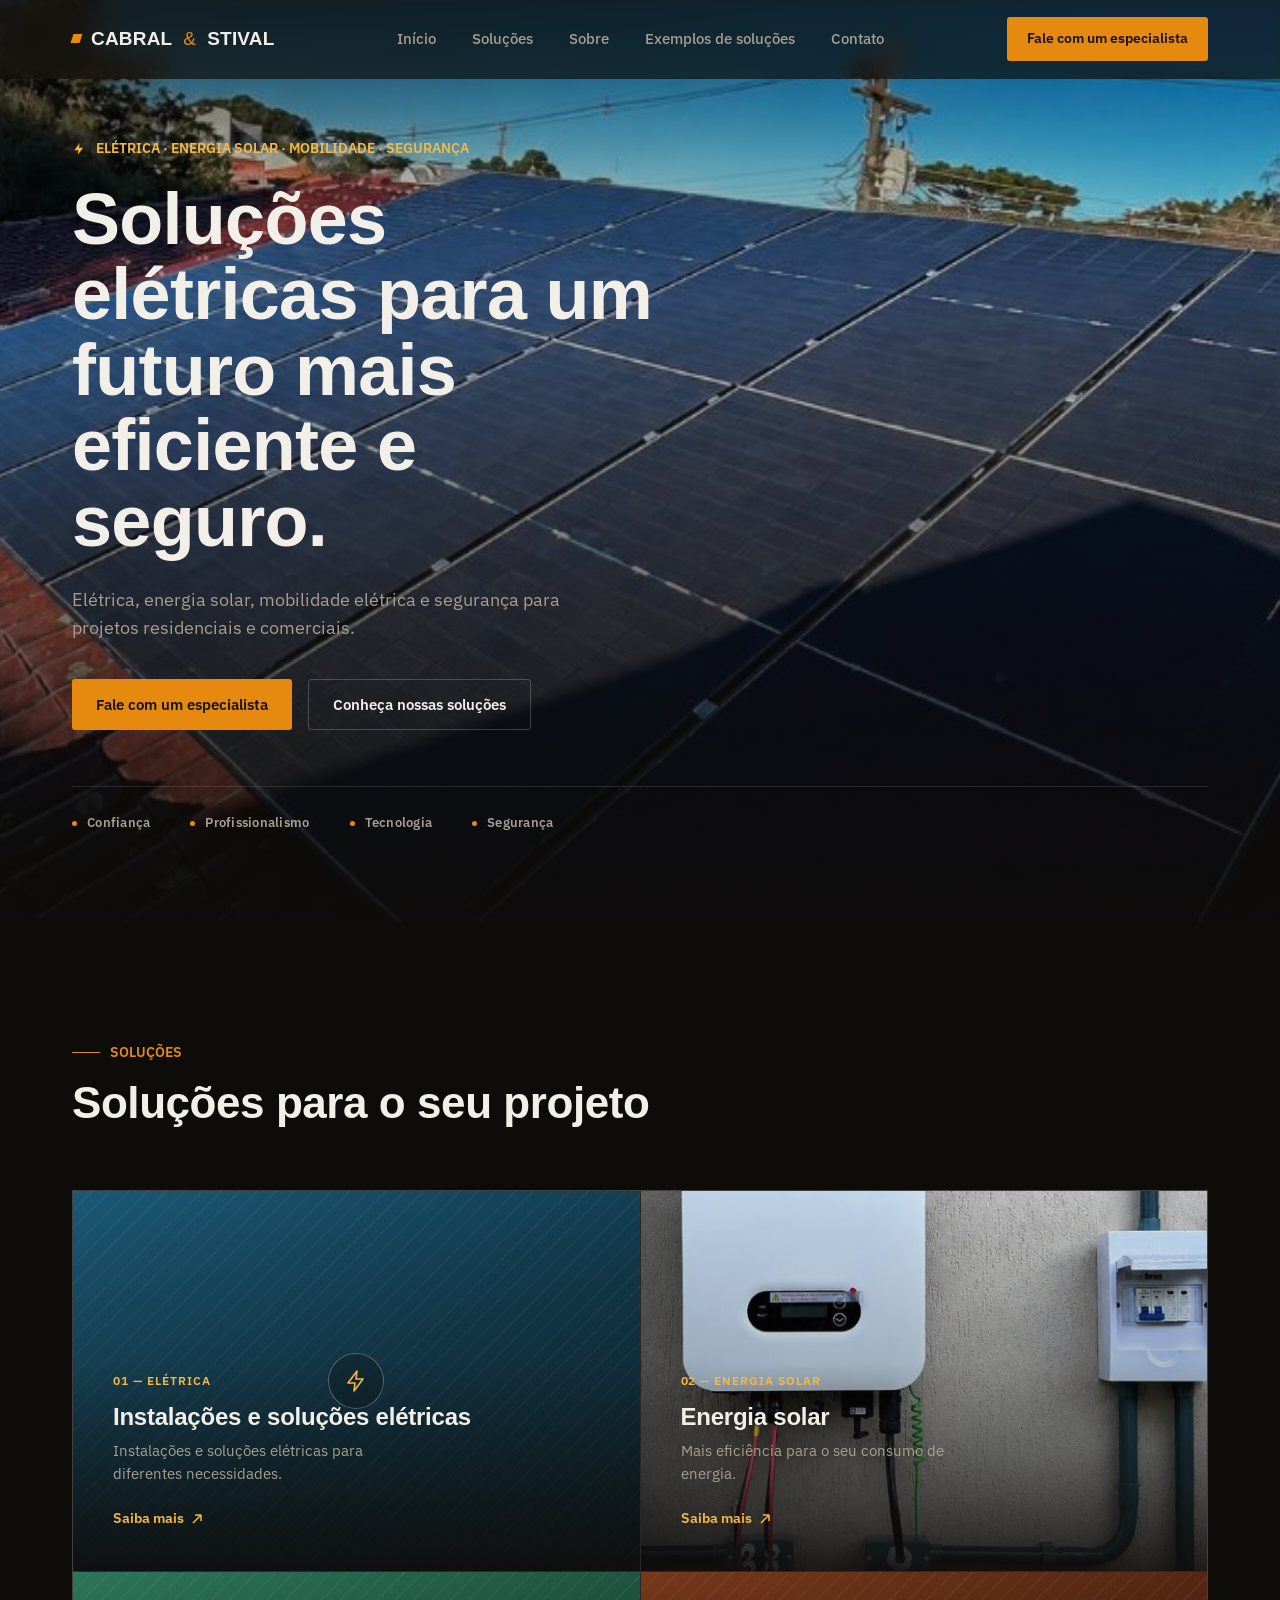
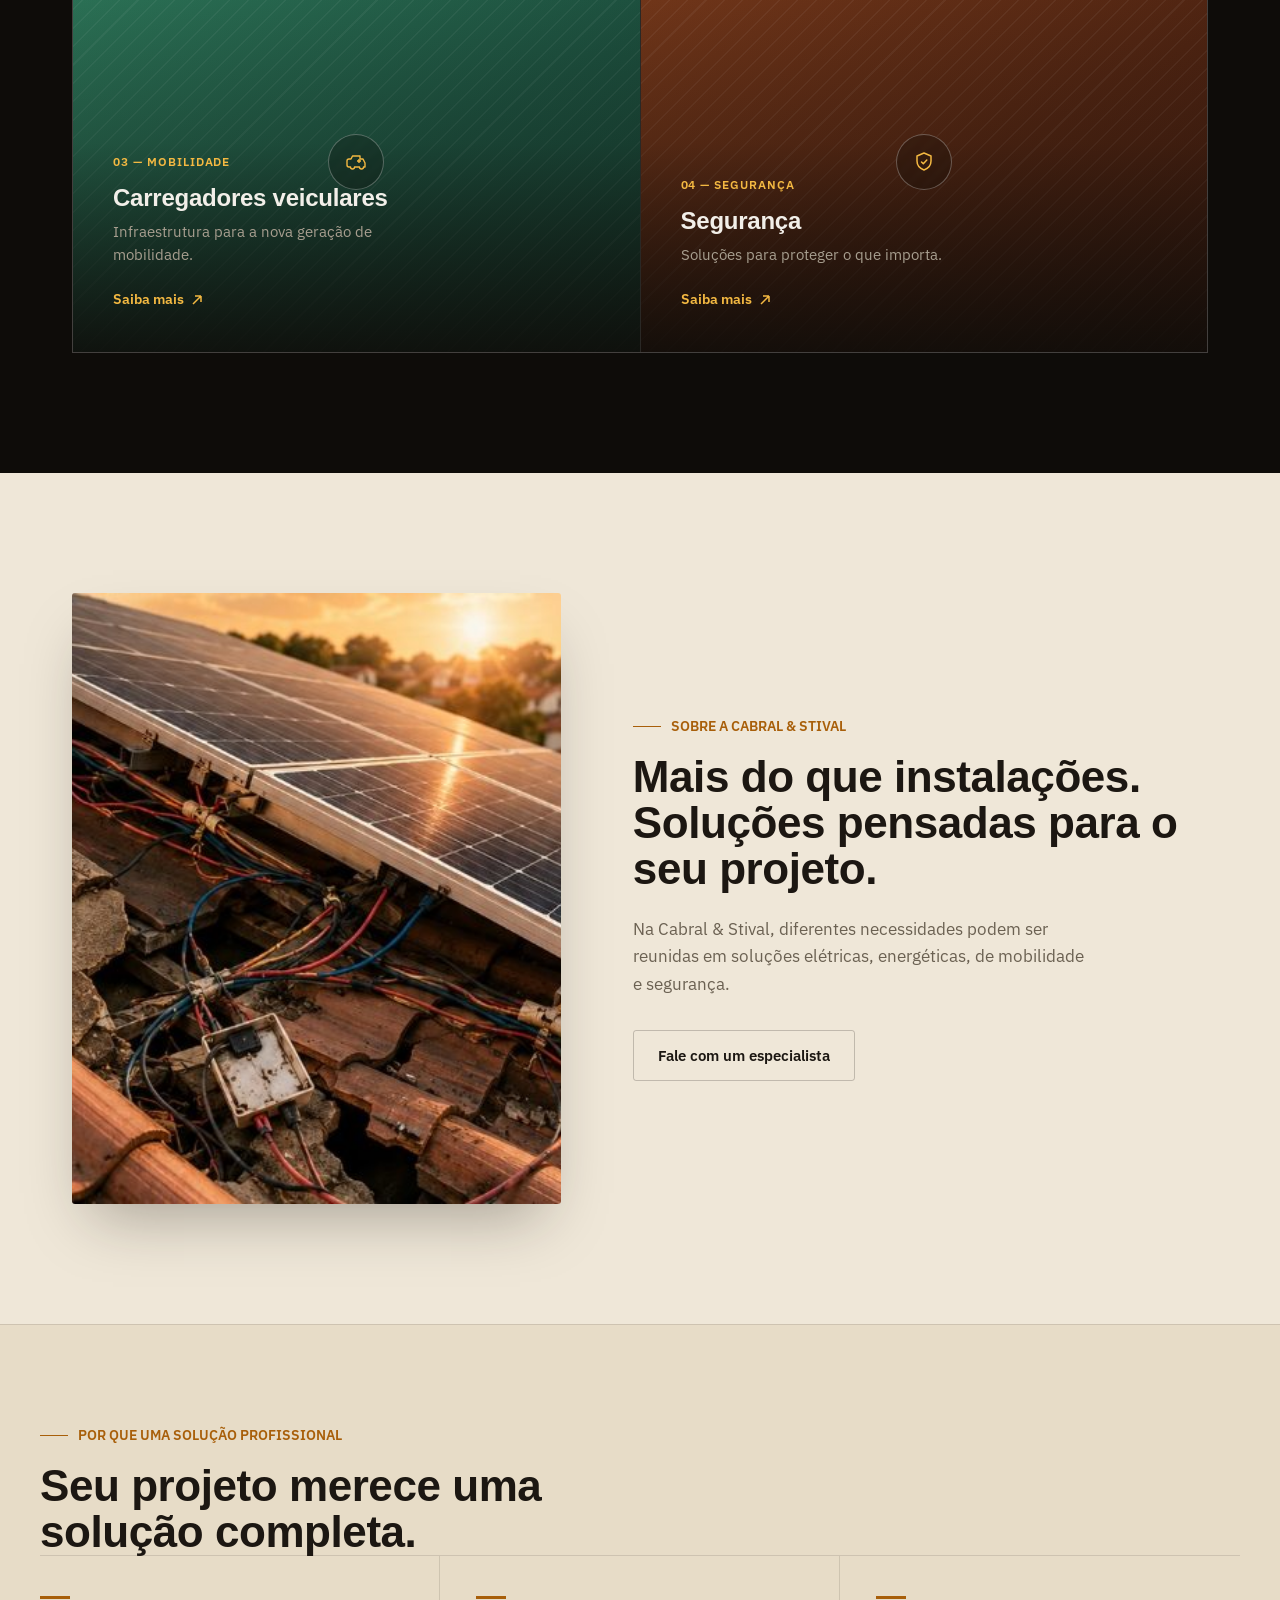
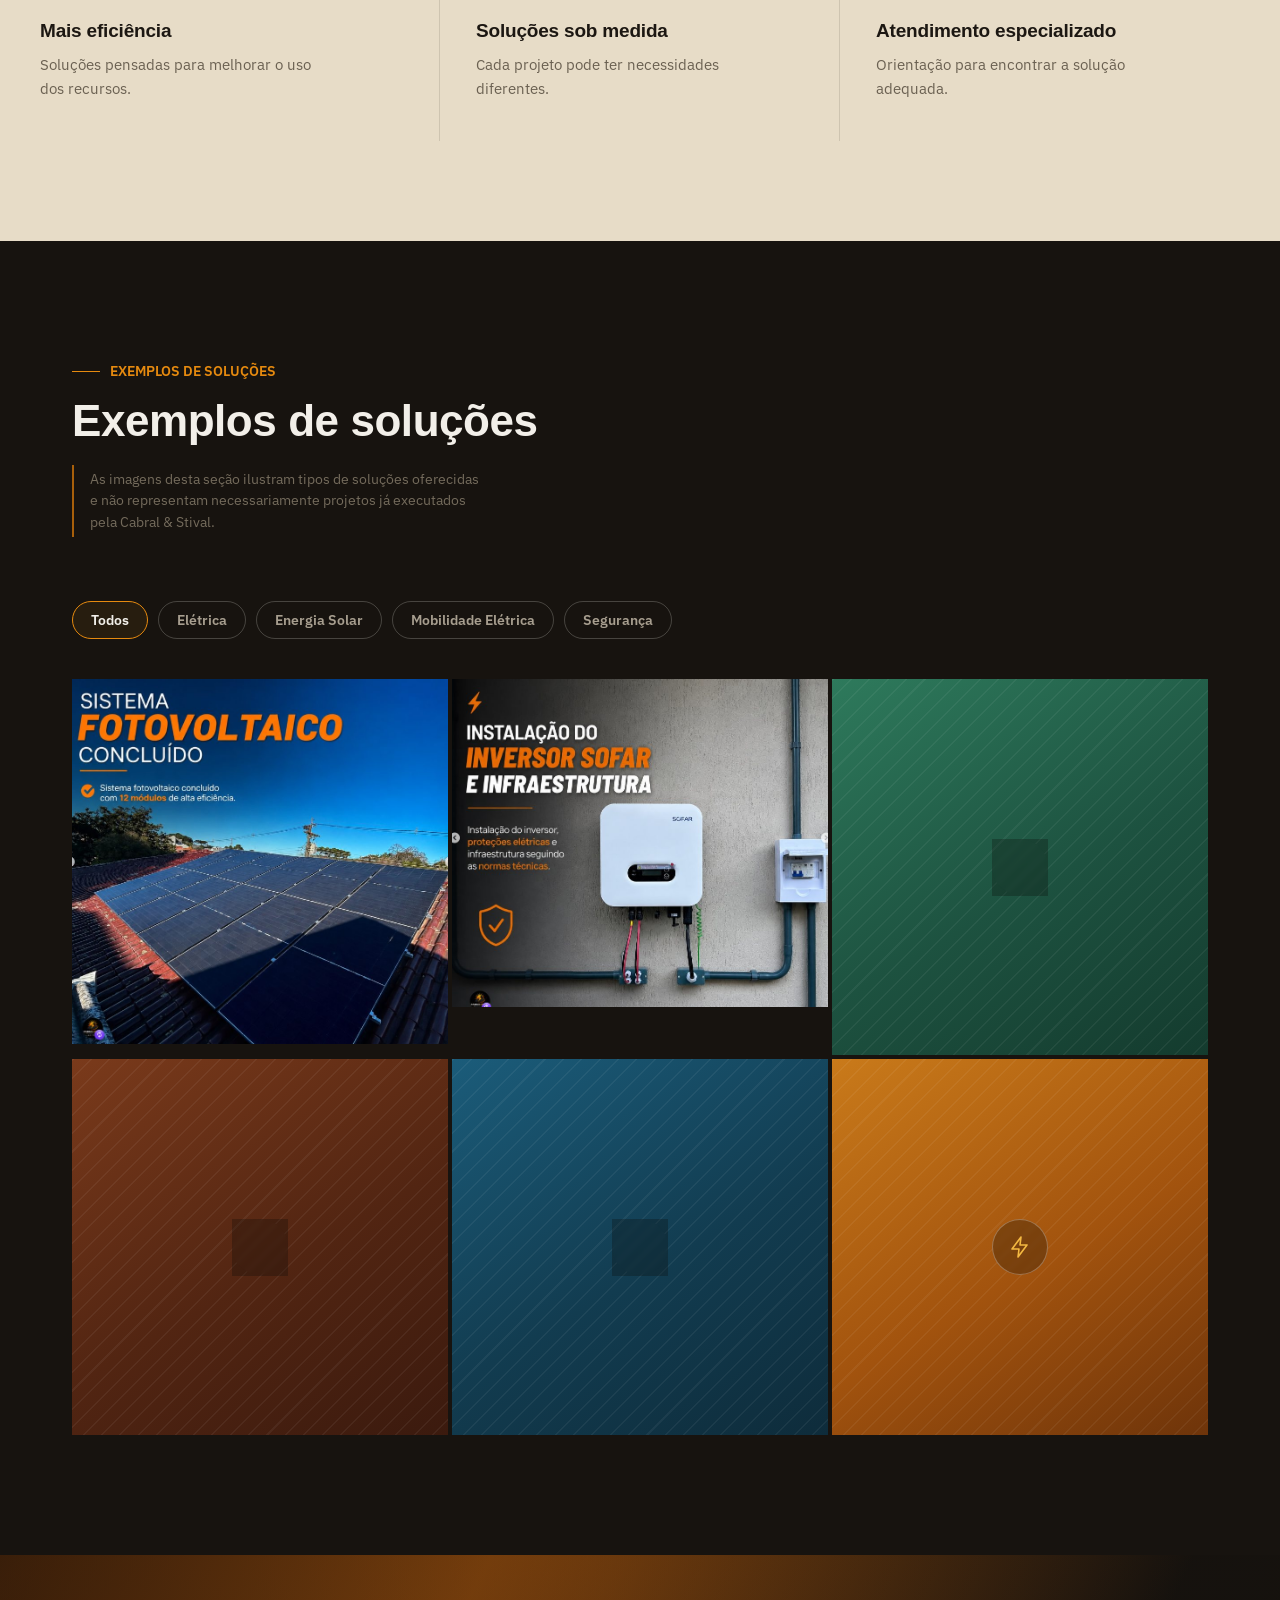
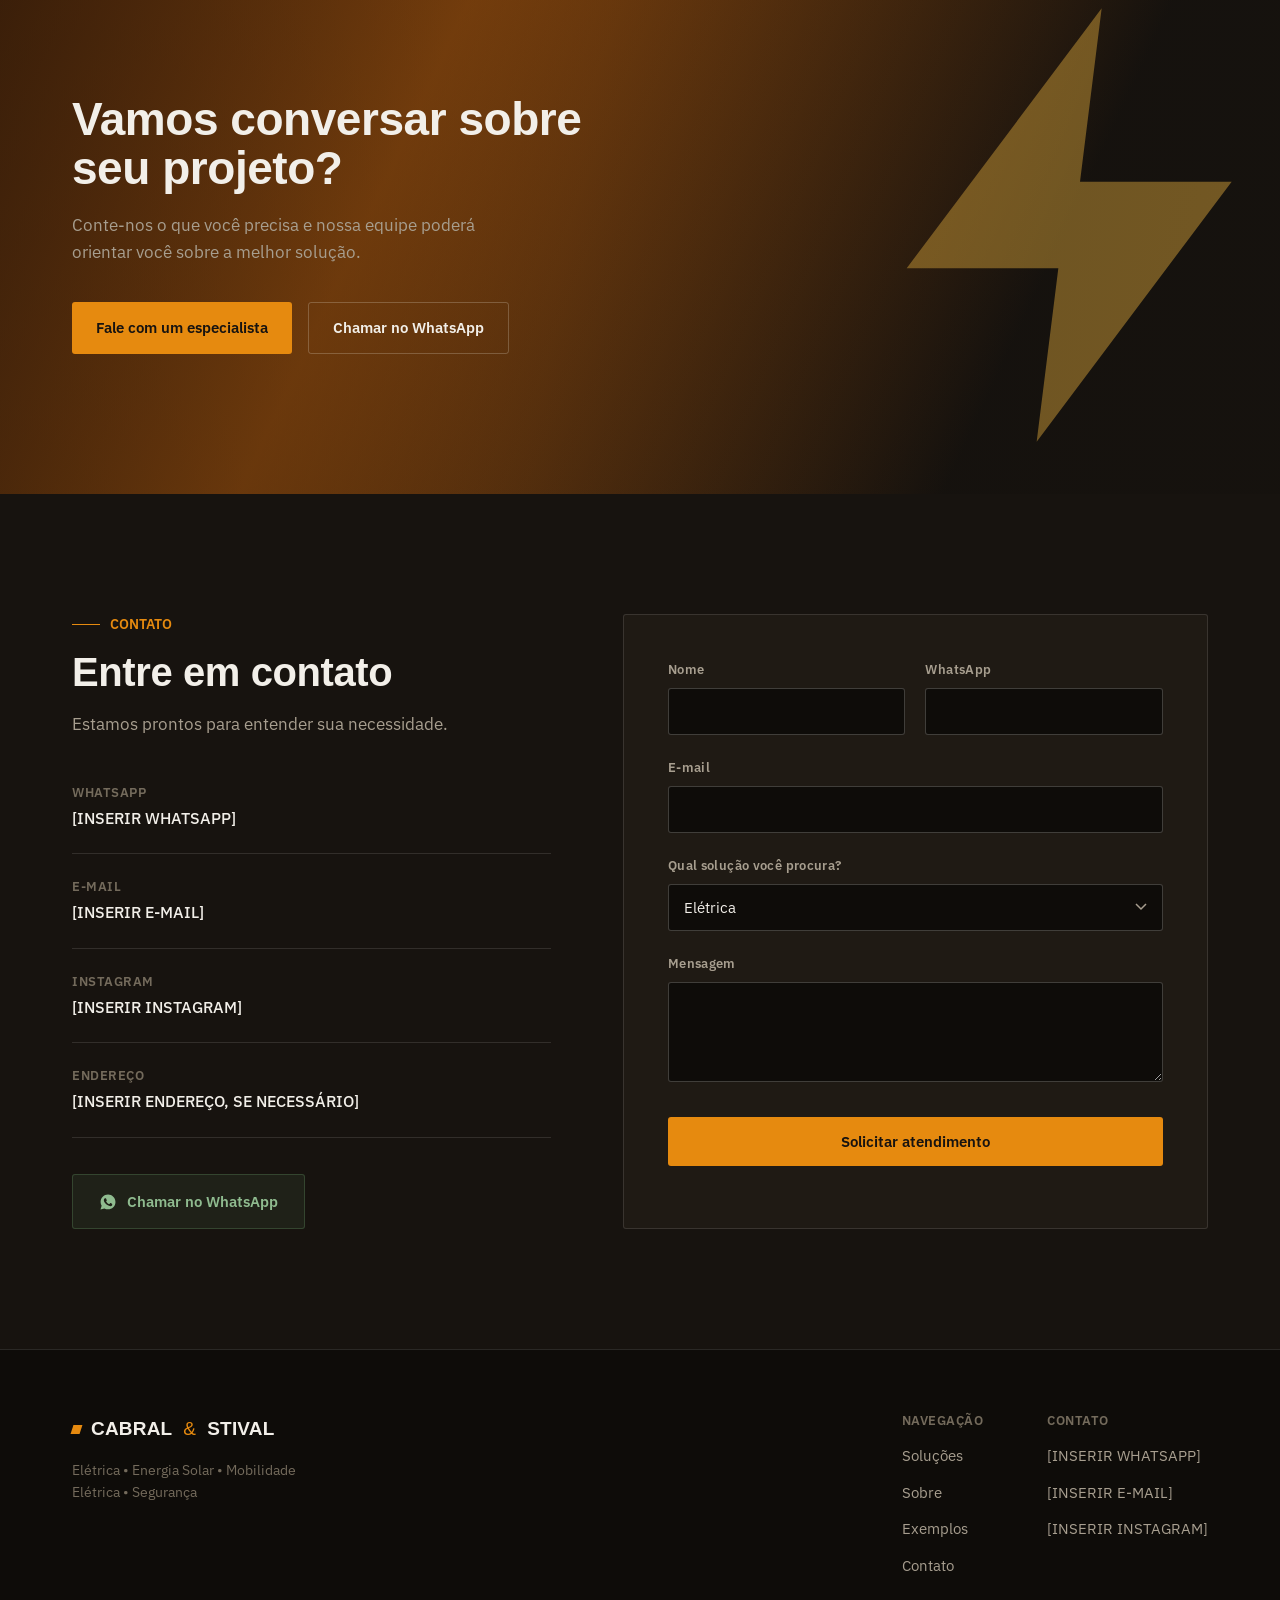
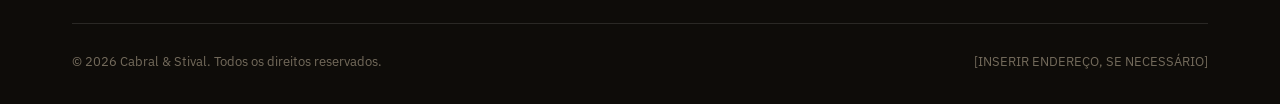
==== commit 1428f621: "changes what willl desply for a new preview" ====
--- a/index.html
+++ b/index.html
@@ -3,1105 +3,1118 @@
 <head>
 <meta charset="UTF-8">
 <meta name="viewport" content="width=device-width, initial-scale=1.0">
-<title>Casa Aurora — Restaurante Brasileiro Contemporâneo | São Paulo</title>
-<meta name="description" content="Casa Aurora — cozinha brasileira contemporânea, coquetéis autorais e uma mesa feita para compartilhar. Vila Madalena, São Paulo.">
+<title>Cabral & Stival — Elétrica, Energia Solar, Mobilidade e Segurança</title>
 <link rel="preconnect" href="https://fonts.googleapis.com">
 <link rel="preconnect" href="https://fonts.gstatic.com" crossorigin>
-<link href="https://fonts.googleapis.com/css2?family=Fraunces:ital,opsz,wght@0,9..144,300;0,9..144,400;0,9..144,500;0,9..144,600;1,9..144,400;1,9..144,500&family=Sora:wght@300;400;500;600;700&display=swap" rel="stylesheet">
+<link href="https://fonts.googleapis.com/css2?family=Archivo+Expanded:wght@700;800;900&family=IBM+Plex+Sans:wght@400;500;600;700&display=swap" rel="stylesheet">
 <style>
   :root{
-    --bg: #15120E;
-    --bg-panel: #1C1712;
-    --bg-panel-2: #211B14;
-    --cream: #F4ECDC;
-    --cream-dim: #C9BEA9;
-    --cream-faint: #8C8474;
-    --terracotta: #C1613B;
-    --terracotta-bright: #D97C52;
-    --gold: #CD9A50;
-    --line: rgba(244,236,220,0.12);
-    --line-bright: rgba(244,236,220,0.22);
-    --shadow: 0 30px 60px -30px rgba(0,0,0,0.6);
-    --ease: cubic-bezier(.22,.61,.36,1);
-  }
-
-  *{margin:0;padding:0;box-sizing:border-box;}
-  html{scroll-behavior:smooth;}
+    --bg: #17130F;
+    --bg-raised: #1F1A14;
+    --bg-deep: #0E0C09;
+    --line: rgba(242,239,233,0.12);
+    --line-strong: rgba(242,239,233,0.22);
+    --ink: #F2EFE9;
+    --ink-dim: #A79E8F;
+    --ink-faint: #746B5C;
+    --amber: #E68A0F;
+    --amber-bright: #F4B942;
+    --amber-deep: #A85F0A;
+    --green: #5C8A5C;
+    --sky: #2E7DBF;
+    --radius-s: 3px;
+    --maxw: 1200px;
+    --ff-display: 'Archivo Expanded', sans-serif;
+    --ff-body: 'IBM Plex Sans', sans-serif;
+
+    /* light "paper" section theme, used to break up the dark palette */
+    --paper: #EFE7D8;
+    --paper-raised: #E7DCC7;
+    --paper-ink: #1C1712;
+    --paper-dim: #6B6152;
+    --paper-line: rgba(28,23,18,0.12);
+    --paper-line-strong: rgba(28,23,18,0.22);
+  }
+
+  *{ margin:0; padding:0; box-sizing:border-box; }
+  html{ scroll-behavior:smooth; }
+
   body{
-    background:var(--bg);
-    color:var(--cream);
-    font-family:'Sora', sans-serif;
-    font-weight:400;
-    line-height:1.6;
-    -webkit-font-smoothing:antialiased;
-    overflow-x:hidden;
-  }
-  img{display:block;max-width:100%;}
-  a{color:inherit;text-decoration:none;}
-  ul{list-style:none;}
-  button{font-family:inherit;cursor:pointer;border:none;background:none;color:inherit;}
+    background: var(--bg);
+    color: var(--ink);
+    font-family: var(--ff-body);
+    font-size: 16px;
+    line-height: 1.6;
+    -webkit-font-smoothing: antialiased;
+    overflow-x: hidden;
+  }
+
+  img{ max-width:100%; display:block; }
+  a{ color: inherit; text-decoration:none; }
+  button{ font-family: inherit; cursor:pointer; border:none; background:none; color:inherit; }
+
+  .wrap{ max-width: var(--maxw); margin:0 auto; padding: 0 32px; }
 
   h1,h2,h3,h4{
-    font-family:'Fraunces', serif;
-    font-weight:500;
-    letter-spacing:-0.01em;
-    color:var(--cream);
-  }
-  .italic{font-style:italic;font-weight:400;color:var(--terracotta-bright);}
-
-  .eyebrow{
-    display:inline-flex;
+    font-family: var(--ff-display);
+    font-weight: 800;
+    line-height: 1.05;
+    letter-spacing: -0.01em;
+  }
+
+  ::selection{ background: var(--amber); color: #171310; }
+
+  @media (prefers-reduced-motion: reduce){
+    *{ animation-duration: 0.01ms !important; animation-iteration-count: 1 !important; transition-duration: 0.01ms !important; scroll-behavior: auto !important; }
+  }
+
+  :focus-visible{
+    outline: 2px solid var(--amber-bright);
+    outline-offset: 3px;
+  }
+
+  /* ---------- placeholder image blocks ---------- */
+  .ph{
+    position: relative;
+    background:
+      repeating-linear-gradient(135deg, rgba(242,239,233,0.035) 0px, rgba(242,239,233,0.035) 2px, transparent 2px, transparent 14px),
+      linear-gradient(155deg, #2A231A 0%, #171310 75%);
+    display:flex;
+    align-items:center;
+    justify-content:center;
+    overflow:hidden;
+  }
+  .ph::before{
+    content:'';
+    position:absolute; inset:0;
+    border: 1px solid var(--line);
+  }
+  .ph-label{
+    font-family: var(--ff-body);
+    font-size: 11px;
+    letter-spacing: 0.06em;
+    color: var(--ink-faint);
+    text-align:center;
+    padding: 10px 16px;
+    border: 1px dashed var(--line-strong);
+    border-radius: var(--radius-s);
+    max-width: 78%;
+  }
+
+  /* ---------- real photos ---------- */
+  .photo{ position:relative; overflow:hidden; }
+  .photo img{
+    width:100%; height:100%;
+    object-fit: cover;
+    display:block;
+  }
+
+  /* ---------- premium colored category placeholders ---------- */
+  .ph-cat{
+    position: relative;
+    width:100%; height:100%;
+    display:flex;
+    align-items:center;
+    justify-content:center;
+    overflow:hidden;
+  }
+  .ph-cat::before{ content:none; }
+  .ph-cat .cat-icon{
+    position:relative; z-index:2;
+    width:56px; height:56px;
+    border-radius:50%;
+    display:flex; align-items:center; justify-content:center;
+    background: rgba(14,12,9,0.28);
+    border: 1px solid rgba(255,255,255,0.28);
+    backdrop-filter: blur(2px);
+  }
+  .ph-cat .cat-icon svg{ width:24px; height:24px; }
+  .ph-cat .cat-tag{
+    position:absolute; z-index:2; bottom:18px; left:18px;
+    font-size: 11.5px;
+    font-weight: 700;
+    letter-spacing: 0.05em;
+    color: rgba(255,255,255,0.92);
+    background: rgba(14,12,9,0.32);
+    padding: 6px 12px;
+    border-radius: 999px;
+    border: 1px solid rgba(255,255,255,0.2);
+  }
+  .ph-cat::after{
+    content:'';
+    position:absolute; inset:0;
+    background-image: repeating-linear-gradient(135deg, rgba(255,255,255,0.05) 0px, rgba(255,255,255,0.05) 1.5px, transparent 1.5px, transparent 13px);
+  }
+  .ph-eletrica{ background: linear-gradient(150deg, #1B5C7A 0%, #123C50 55%, #0E2C3B 100%); }
+  .ph-mobilidade{ background: linear-gradient(150deg, #2E7A5C 0%, #1D5240 55%, #143B2E 100%); }
+  .ph-seguranca{ background: linear-gradient(150deg, #7A3A1B 0%, #522512 55%, #3B1A0E 100%); }
+  .ph-amber{ background: linear-gradient(150deg, #C97A1A 0%, #A2530E 55%, #6E340A 100%); }
+
+  /* ================= HEADER ================= */
+  header{
+    position: fixed;
+    top:0; left:0; right:0;
+    z-index: 100;
+    background: rgba(23,19,15,0.72);
+    backdrop-filter: blur(10px) saturate(140%);
+    border-bottom: 1px solid transparent;
+    transition: border-color 0.3s ease, background 0.3s ease;
+  }
+  header.scrolled{
+    border-bottom-color: var(--line);
+    background: rgba(23,19,15,0.92);
+  }
+  .nav{
+    display:flex;
+    align-items:center;
+    justify-content:space-between;
+    height: 78px;
+  }
+  .logo{
+    font-family: var(--ff-display);
+    font-weight: 900;
+    font-size: 19px;
+    letter-spacing: 0.01em;
+    display:flex;
     align-items:center;
     gap:10px;
-    font-size:12.5px;
-    letter-spacing:0.22em;
-    text-transform:uppercase;
-    color:var(--terracotta-bright);
-    font-weight:600;
-  }
-  .eyebrow::before{
+  }
+  .logo .mark{
+    width: 9px; height: 9px;
+    background: var(--amber);
+    transform: skewX(-18deg);
+    flex-shrink:0;
+  }
+  .logo .amp{ color: var(--amber); font-weight:400; padding: 0 1px; }
+
+  .nav-links{
+    display:flex;
+    gap: 36px;
+    list-style:none;
+  }
+  .nav-links a{
+    font-size: 14.5px;
+    font-weight: 500;
+    color: var(--ink-dim);
+    position: relative;
+    padding: 4px 0;
+    transition: color 0.2s ease;
+  }
+  .nav-links a:hover{ color: var(--ink); }
+  .nav-links a::after{
     content:'';
-    width:22px;height:1px;
-    background:var(--terracotta-bright);
-    display:inline-block;
-  }
-
-  .wrap{
-    max-width:1240px;
-    margin:0 auto;
-    padding:0 32px;
-  }
-
-  ::selection{background:var(--terracotta); color:#fff;}
-
-  /* subtle scroll reveal */
-  .reveal{
-    opacity:0;
-    transform:translateY(28px);
-    transition:opacity 0.9s var(--ease), transform 0.9s var(--ease);
-  }
-  .reveal.in-view{opacity:1; transform:translateY(0);}
-
-  @media (prefers-reduced-motion: reduce){
-    .reveal{opacity:1; transform:none; transition:none;}
-    *{animation:none !important;}
-  }
-
-  /* ---------- AURORA GLOW SIGNATURE ---------- */
-  .aurora-glow{
-    position:absolute;
-    pointer-events:none;
-    z-index:0;
-    filter:blur(60px);
-    opacity:0.55;
-    background:
-      radial-gradient(closest-side, rgba(201,154,80,0.55), transparent 70%),
-      radial-gradient(closest-side, rgba(193,97,59,0.5), transparent 72%);
-    animation: aurora-breathe 12s ease-in-out infinite;
-    mix-blend-mode:screen;
-  }
-  @keyframes aurora-breathe{
-    0%,100%{ transform:scale(1) translateY(0); opacity:0.45; }
-    50%{ transform:scale(1.15) translateY(-14px); opacity:0.68; }
-  }
-
-  /* ---------- HEADER ---------- */
-  header{
-    position:fixed; top:0; left:0; right:0;
-    z-index:100;
-    padding:26px 0;
-    transition:padding 0.4s var(--ease), background 0.4s var(--ease), border-color .4s var(--ease);
-    border-bottom:1px solid transparent;
-  }
-  header.scrolled{
-    padding:16px 0;
-    background:rgba(21,18,14,0.86);
-    backdrop-filter:blur(14px);
-    -webkit-backdrop-filter:blur(14px);
-    border-bottom:1px solid var(--line);
-  }
-  header .wrap{
-    display:flex;
-    align-items:center;
-    justify-content:space-between;
-  }
-  .logo{
-    font-family:'Fraunces', serif;
-    font-size:20px;
-    letter-spacing:0.14em;
-    font-weight:500;
-    color:var(--cream);
-  }
-  .logo span{color:var(--terracotta-bright); font-style:italic; font-weight:400;}
-
-  nav.main-nav{display:flex; gap:40px;}
-  nav.main-nav a{
-    font-size:13.5px;
-    letter-spacing:0.04em;
-    color:var(--cream-dim);
-    position:relative;
-    padding:4px 0;
-    transition:color .3s;
-  }
-  nav.main-nav a::after{
-    content:'';
-    position:absolute; left:0; bottom:0;
-    width:0%; height:1px;
-    background:var(--terracotta-bright);
-    transition:width .35s var(--ease);
-  }
-  nav.main-nav a:hover{color:var(--cream);}
-  nav.main-nav a:hover::after{width:100%;}
-
-  .header-actions{display:flex; align-items:center; gap:24px;}
+    position:absolute; left:0; right:0; bottom:-2px;
+    height:2px;
+    background: var(--amber);
+    transform: scaleX(0);
+    transform-origin: left;
+    transition: transform 0.25s ease;
+  }
+  .nav-links a:hover::after{ transform: scaleX(1); }
+
+  .nav-right{ display:flex; align-items:center; gap: 20px; }
 
   .btn{
     display:inline-flex;
     align-items:center;
     justify-content:center;
-    gap:10px;
-    padding:13px 26px;
-    font-size:13px;
-    letter-spacing:0.05em;
-    font-weight:600;
-    border-radius:2px;
-    transition:transform .35s var(--ease), background .35s var(--ease), border-color .35s var(--ease), color .35s var(--ease);
+    gap:8px;
+    padding: 13px 24px;
+    font-size: 14.5px;
+    font-weight: 600;
+    border-radius: var(--radius-s);
+    white-space: nowrap;
+    transition: transform 0.18s ease, background 0.18s ease, box-shadow 0.18s ease;
   }
   .btn-primary{
-    background:var(--terracotta);
-    color:#FBF3E7;
-  }
-  .btn-primary:hover{ background:var(--terracotta-bright); transform:translateY(-2px); }
+    background: var(--amber);
+    color: #171310;
+  }
+  .btn-primary:hover{ background: var(--amber-bright); transform: translateY(-1px); }
+  .btn-primary:active{ transform: translateY(0); }
+
   .btn-ghost{
-    border:1px solid var(--line-bright);
-    color:var(--cream);
-    background:transparent;
-  }
-  .btn-ghost:hover{ border-color:var(--terracotta-bright); color:var(--terracotta-bright); transform:translateY(-2px);}
-  .btn-block{width:100%;}
-
-  .burger{
+    border: 1px solid var(--line-strong);
+    color: var(--ink);
+  }
+  .btn-ghost:hover{ border-color: var(--ink-dim); background: rgba(242,239,233,0.04); }
+
+  .btn-nav{
+    padding: 11px 20px;
+    font-size: 13.5px;
+  }
+
+  .hamburger{
     display:none;
-    width:26px; height:18px;
-    position:relative;
-    z-index:110;
-  }
-  .burger span{
-    position:absolute; left:0; right:0; height:1px;
-    background:var(--cream);
-    transition:transform .35s var(--ease), opacity .3s;
-  }
-  .burger span:nth-child(1){top:0;}
-  .burger span:nth-child(2){top:8px;}
-  .burger span:nth-child(3){top:16px;}
-  .burger.open span:nth-child(1){ transform:translateY(8px) rotate(45deg); }
-  .burger.open span:nth-child(2){ opacity:0; }
-  .burger.open span:nth-child(3){ transform:translateY(-8px) rotate(-45deg); }
-
-  .mobile-nav{
-    position:fixed; inset:0;
-    background:var(--bg);
-    z-index:99;
-    display:flex; flex-direction:column;
-    align-items:flex-start;
-    justify-content:center;
-    gap:28px;
-    padding:0 40px;
-    transform:translateY(-100%);
-    transition:transform .5s var(--ease);
-  }
-  .mobile-nav.open{transform:translateY(0);}
-  .mobile-nav a{
-    font-family:'Fraunces', serif;
-    font-size:34px;
-    font-weight:400;
-    color:var(--cream);
-  }
-  .mobile-nav .btn{margin-top:12px;}
-
-  /* ---------- HERO ---------- */
+    flex-direction:column;
+    gap:5px;
+    width: 26px;
+    padding: 6px 0;
+  }
+  .hamburger span{
+    height: 2px;
+    background: var(--ink);
+    width:100%;
+    transition: transform 0.25s ease, opacity 0.25s ease;
+  }
+  .mobile-menu{
+    display:none;
+    position: fixed;
+    inset: 78px 0 0 0;
+    background: var(--bg-deep);
+    z-index: 90;
+    padding: 40px 32px;
+    flex-direction:column;
+    gap: 4px;
+  }
+  .mobile-menu.open{ display:flex; }
+  .mobile-menu a{
+    font-family: var(--ff-display);
+    font-size: 26px;
+    font-weight: 700;
+    padding: 16px 0;
+    border-bottom: 1px solid var(--line);
+    color: var(--ink);
+  }
+  .mobile-menu .btn{ margin-top: 28px; }
+
+  /* ================= HERO ================= */
   .hero{
-    position:relative;
-    min-height:100vh;
+    position: relative;
+    min-height: 100svh;
     display:flex;
     align-items:flex-end;
+    padding-top: 78px;
     overflow:hidden;
-    background:#0f0d0a;
-  }
-  .hero-bg{
+  }
+  .hero-media{
     position:absolute; inset:0;
-    background-image:url('https://images.unsplash.com/photo-1414235077428-338989a2e8c0?auto=format&fit=crop&w=2000&q=80');
-    background-size:cover;
-    background-position:center 30%;
-    transform:scale(1.08);
-    animation: hero-zoom 22s ease-in-out infinite alternate;
-  }
-  @keyframes hero-zoom{
-    from{ transform:scale(1.08); }
-    to{ transform:scale(1.16); }
-  }
-  .hero-scrim{
+    z-index: 0;
+  }
+  .hero-media .photo{ position:absolute; inset:0; }
+  .hero-media::after{
+    content:'';
     position:absolute; inset:0;
     background:
-      linear-gradient(180deg, rgba(15,13,10,0.35) 0%, rgba(15,13,10,0.35) 40%, rgba(15,13,10,0.94) 92%),
-      linear-gradient(90deg, rgba(15,13,10,0.75) 0%, rgba(15,13,10,0.15) 55%);
-  }
-  .hero .aurora-glow{
-    width:900px; height:900px;
-    top:-260px; left:-260px;
+      linear-gradient(0deg, rgba(14,12,9,0.94) 0%, rgba(14,12,9,0.42) 46%, rgba(14,12,9,0.12) 68%, rgba(14,12,9,0.45) 100%);
   }
   .hero-content{
-    position:relative; z-index:2;
-    padding-bottom:110px;
-    max-width:720px;
+    position: relative;
+    z-index: 2;
+    width:100%;
+    padding-bottom: 88px;
+    padding-top: 60px;
   }
   .hero-eyebrow{
-    color:var(--gold);
-    font-size:12.5px;
-    letter-spacing:0.3em;
-    text-transform:uppercase;
-    font-weight:600;
-    margin-bottom:22px;
+    display:flex;
+    align-items:center;
+    gap:10px;
+    font-size: 13.5px;
+    font-weight: 600;
+    color: var(--amber-bright);
+    margin-bottom: 22px;
+  }
+  .hero-eyebrow .bolt{ width:14px; height:14px; flex-shrink:0; }
+  h1.hero-title{
+    font-size: clamp(38px, 6vw, 72px);
+    max-width: 15ch;
+    color: var(--ink);
+    margin-bottom: 26px;
+  }
+  .hero-sub{
+    font-size: 18px;
+    color: var(--ink-dim);
+    max-width: 46ch;
+    margin-bottom: 36px;
+    font-weight: 400;
+  }
+  .hero-ctas{ display:flex; gap: 16px; flex-wrap:wrap; margin-bottom: 56px; }
+
+  .hero-pillars{
+    display:flex;
+    gap: 40px;
+    flex-wrap:wrap;
+    border-top: 1px solid var(--line);
+    padding-top: 26px;
+  }
+  .pillar{
+    display:flex;
+    align-items:center;
+    gap: 10px;
+    font-size: 13px;
+    font-weight: 600;
+    color: var(--ink-dim);
+    letter-spacing: 0.02em;
+  }
+  .pillar .dot{ width:5px; height:5px; background: var(--amber); border-radius:50%; flex-shrink:0; }
+
+  /* ================= SECTION shared ================= */
+  section{ position: relative; }
+  .section-pad{ padding: 120px 0; }
+  .section-head{
+    max-width: 620px;
+    margin-bottom: 64px;
+  }
+  .section-kicker{
+    font-size: 13.5px;
+    font-weight: 600;
+    color: var(--amber);
+    margin-bottom: 16px;
+    display:flex;
+    align-items:center;
+    gap: 10px;
+  }
+  .section-kicker .rule{ width:28px; height:1px; background: var(--amber); }
+  h2.section-title{
+    font-size: clamp(28px, 3.6vw, 44px);
+    color: var(--ink);
+  }
+  .section-lede{
+    font-size: 17px;
+    color: var(--ink-dim);
+    margin-top: 18px;
+    max-width: 56ch;
+  }
+
+  /* ================= SERVICES ================= */
+  .services{ background: var(--bg-deep); }
+  .service-grid{
+    display:grid;
+    grid-template-columns: 1fr 1fr;
+    gap: 1px;
+    background: var(--line);
+    border: 1px solid var(--line);
+  }
+  .service-card{
+    background: var(--bg-deep);
+    padding: 40px;
+    display:flex;
+    flex-direction:column;
+    justify-content:flex-end;
+    min-height: 380px;
+    position:relative;
+    overflow:hidden;
+  }
+  .service-card .ph{ position:absolute; inset:0; opacity:0.9; }
+  .service-card::after{
+    content:'';
+    position:absolute; inset:0;
+    background: linear-gradient(0deg, rgba(14,12,9,0.9) 0%, rgba(14,12,9,0.22) 55%, rgba(14,12,9,0.04) 100%);
+    transition: background 0.3s ease;
+    z-index: 1;
+  }
+  .service-card:hover::after{ background: linear-gradient(0deg, rgba(14,12,9,0.94) 0%, rgba(14,12,9,0.35) 55%, rgba(14,12,9,0.1) 100%); }
+  .service-inner{ position: relative; z-index: 2; }
+  .service-num{
+    font-family: var(--ff-body);
+    font-size: 12px;
+    font-weight: 600;
+    color: var(--amber-bright);
+    letter-spacing: 0.08em;
+    margin-bottom: 14px;
     display:block;
   }
-  .hero h1{
-    font-size:clamp(42px, 7vw, 78px);
-    line-height:1.04;
-    font-weight:400;
-    margin-bottom:22px;
-  }
-  .hero p{
-    font-size:18px;
-    color:var(--cream-dim);
-    max-width:480px;
-    margin-bottom:40px;
-    font-weight:300;
-  }
-  .hero-actions{display:flex; gap:16px; flex-wrap:wrap;}
-
-  .scroll-cue{
-    position:absolute;
-    right:32px; bottom:36px;
-    z-index:2;
-    display:flex; flex-direction:column; align-items:center;
-    gap:10px;
-    color:var(--cream-faint);
-    font-size:11px;
-    letter-spacing:0.2em;
-  }
-  .scroll-cue .line{
-    width:1px; height:46px;
-    background:linear-gradient(180deg, var(--terracotta-bright), transparent);
-    animation:scroll-line 2.2s ease-in-out infinite;
-  }
-  @keyframes scroll-line{
-    0%{transform:scaleY(0); transform-origin:top;}
-    50%{transform:scaleY(1); transform-origin:top;}
-    50.01%{transform-origin:bottom;}
-    100%{transform:scaleY(0); transform-origin:bottom;}
-  }
-
-  /* ---------- SECTION GENERIC ---------- */
-  section{
-    position:relative;
-    padding:140px 0;
-  }
-  @media(max-width:860px){
-    section{padding:96px 0;}
-  }
-
-  /* ---------- ABOUT ---------- */
-  .about{
-    background:var(--bg);
-  }
+  .service-card h3{
+    font-size: 24px;
+    color: var(--ink);
+    margin-bottom: 10px;
+    transition: transform 0.3s ease;
+  }
+  .service-card:hover h3{ transform: translateX(4px); }
+  .service-card p{
+    font-size: 14.5px;
+    color: var(--ink-dim);
+    max-width: 32ch;
+    margin-bottom: 20px;
+  }
+  .service-link{
+    font-size: 13.5px;
+    font-weight: 600;
+    color: var(--amber-bright);
+    display:inline-flex;
+    align-items:center;
+    gap:6px;
+    width:fit-content;
+  }
+  .service-link svg{ transition: transform 0.25s ease; }
+  .service-card:hover .service-link svg{ transform: translateX(3px); }
+
+  /* ================= ABOUT ================= */
+  .section-light{ background: var(--paper); color: var(--paper-ink); }
+  .section-light .section-kicker{ color: var(--amber-deep); }
+  .section-light .section-kicker .rule{ background: var(--amber-deep); }
+  .section-light .section-title{ color: var(--paper-ink); }
+  .section-light .section-lede{ color: var(--paper-dim); }
+
   .about-grid{
     display:grid;
-    grid-template-columns:0.85fr 1fr;
-    gap:80px;
-    align-items:center;
-  }
-  .about-media{
-    position:relative;
-    aspect-ratio:4/5;
-    overflow:hidden;
-    border-radius:2px;
-  }
-  .about-media img{
-    width:100%; height:100%; object-fit:cover;
-    filter:saturate(1.05);
-  }
-  .about-media::after{
+    grid-template-columns: 0.85fr 1fr;
+    gap: 72px;
+    align-items:center;
+  }
+  .about-media .photo{ aspect-ratio: 4/5; border-radius: var(--radius-s); box-shadow: 0 30px 60px -20px rgba(28,23,18,0.35); }
+  .about-copy p{
+    font-size: 17px;
+    color: var(--paper-dim);
+    margin-bottom: 20px;
+    max-width: 46ch;
+  }
+  .about-copy p:last-of-type{ margin-bottom: 32px; }
+  .about-copy .section-title{ color: var(--paper-ink); }
+  .section-light .btn-ghost{ border-color: var(--paper-line-strong); color: var(--paper-ink); }
+  .section-light .btn-ghost:hover{ border-color: var(--paper-dim); background: rgba(28,23,18,0.05); }
+
+  /* ================= WHY / VALUE POINTS ================= */
+  .why{ background: var(--paper-raised); border-top: 1px solid var(--paper-line); }
+  .why-grid{
+    display:grid;
+    grid-template-columns: repeat(3, 1fr);
+    gap: 0;
+    border-top: 1px solid var(--paper-line);
+  }
+  .why-item{
+    padding: 40px 36px 40px 0;
+    border-right: 1px solid var(--paper-line);
+  }
+  .why-item:last-child{ border-right:none; padding-right:0; }
+  .why-item:not(:first-child){ padding-left: 36px; }
+  .why-mark{
+    width: 30px; height: 3px;
+    background: var(--amber-deep);
+    margin-bottom: 22px;
+  }
+  .why-item h3{
+    font-size: 19px;
+    color: var(--paper-ink);
+    margin-bottom: 12px;
+    font-weight: 700;
+  }
+  .why-item p{
+    font-size: 15px;
+    color: var(--paper-dim);
+    max-width: 32ch;
+  }
+
+  /* ================= PORTFOLIO / EXAMPLES ================= */
+  .examples-note{
+    font-size: 13.5px;
+    color: var(--ink-faint);
+    border-left: 2px solid var(--amber-deep);
+    padding: 4px 0 4px 16px;
+    margin-top: 20px;
+    max-width: 52ch;
+  }
+  .filter-row{
+    display:flex;
+    gap: 10px;
+    flex-wrap:wrap;
+    margin-bottom: 40px;
+  }
+  .filter-pill{
+    padding: 9px 18px;
+    font-size: 13.5px;
+    font-weight: 600;
+    border: 1px solid var(--line-strong);
+    border-radius: 999px;
+    color: var(--ink-dim);
+    transition: all 0.2s ease;
+  }
+  .filter-pill.active, .filter-pill:hover{
+    border-color: var(--amber);
+    color: var(--ink);
+    background: rgba(230,138,15,0.08);
+  }
+  .gallery-grid{
+    display:grid;
+    grid-template-columns: repeat(3, 1fr);
+    gap: 4px;
+  }
+  .gallery-item{
+    aspect-ratio: 1/1;
+    cursor: pointer;
+    position: relative;
+  }
+  .gallery-item .ph{ width:100%; height:100%; }
+  .gallery-item .tag{
+    position:absolute; bottom:16px; left:16px;
+    font-size: 12px;
+    font-weight: 600;
+    padding: 6px 12px;
+    background: rgba(14,12,9,0.75);
+    backdrop-filter: blur(4px);
+    border: 1px solid var(--line-strong);
+    border-radius: 999px;
+    z-index: 2;
+    opacity:0;
+    transform: translateY(6px);
+    transition: opacity 0.25s ease, transform 0.25s ease;
+  }
+  .gallery-item:hover .tag{ opacity:1; transform: translateY(0); }
+  .gallery-item::before{
     content:'';
     position:absolute; inset:0;
-    box-shadow: inset 0 0 0 1px var(--line);
-  }
-  .about-frame{
-    position:absolute;
-    bottom:-24px; left:-24px;
-    width:60%; aspect-ratio:1/1;
-    border:1px solid var(--terracotta);
-    z-index:-1;
-    display:none;
-  }
-  .about-text h2{
-    font-size:clamp(32px, 4vw, 46px);
-    line-height:1.18;
-    margin:18px 0 26px;
-    font-weight:400;
-  }
-  .about-text p{
-    color:var(--cream-dim);
-    font-size:16.5px;
-    max-width:460px;
-    font-weight:300;
-    margin-bottom:18px;
-  }
-  .about-stats{
-    display:flex;
-    gap:40px;
-    margin-top:38px;
-    padding-top:32px;
-    border-top:1px solid var(--line);
-  }
-  .about-stats div b{
-    display:block;
-    font-family:'Fraunces', serif;
-    font-size:30px;
-    color:var(--terracotta-bright);
-    font-weight:500;
-  }
-  .about-stats div span{
-    font-size:12px;
-    color:var(--cream-faint);
-    letter-spacing:0.05em;
-  }
-
-  /* ---------- MENU ---------- */
-  .menu-section{
-    background:var(--bg-panel);
-    border-top:1px solid var(--line);
-    border-bottom:1px solid var(--line);
-  }
-  .menu-head{
-    display:flex;
-    align-items:flex-end;
-    justify-content:space-between;
-    margin-bottom:64px;
-    gap:24px;
-    flex-wrap:wrap;
-  }
-  .menu-head h2{
-    font-size:clamp(32px,4vw,48px);
-    font-weight:400;
-    margin-top:16px;
-  }
-  .menu-head p{
-    color:var(--cream-dim);
-    max-width:320px;
-    font-size:15px;
-    font-weight:300;
-  }
-  .menu-grid{
-    display:grid;
-    grid-template-columns:repeat(3, 1fr);
-    gap:1px;
-    background:var(--line);
-    border:1px solid var(--line);
-  }
-  .dish{
-    background:var(--bg-panel);
-    padding:34px 30px 32px;
-    transition:background .4s var(--ease);
-  }
-  .dish:hover{ background:var(--bg-panel-2); }
-  .dish-media{
-    aspect-ratio:5/4;
+    background: rgba(14,12,9,0);
+    transition: background 0.25s ease;
+    z-index:1;
+  }
+  .gallery-item:hover::before{ background: rgba(14,12,9,0.15); }
+
+  /* ================= CTA ================= */
+  .cta-section{
+    position: relative;
     overflow:hidden;
-    margin-bottom:26px;
-    position:relative;
-  }
-  .dish-media img{
-    width:100%; height:100%; object-fit:cover;
-    transition:transform .8s var(--ease);
-  }
-  .dish:hover .dish-media img{ transform:scale(1.06); }
-  .dish-title-row{
-    display:flex;
-    align-items:baseline;
-    gap:8px;
-    margin-bottom:10px;
-  }
-  .dish-title-row h3{
-    font-size:19px;
-    font-weight:500;
-    white-space:nowrap;
-  }
-  .dish-leader{
-    flex:1;
-    border-bottom:1px dotted var(--line-bright);
-    height:1px;
-    transform:translateY(-4px);
-  }
-  .dish-price{
-    font-family:'Fraunces', serif;
-    font-size:17px;
-    color:var(--terracotta-bright);
-    white-space:nowrap;
-  }
-  .dish-desc{
-    color:var(--cream-faint);
-    font-size:14px;
-    font-weight:300;
-    line-height:1.55;
-  }
-
-  @media(max-width:900px){
-    .menu-grid{grid-template-columns:1fr;}
-  }
-
-  /* ---------- EXPERIENCE ---------- */
-  .experience{
-    background:var(--bg);
-  }
-  .exp-grid{
-    display:grid;
-    grid-template-columns:1.1fr 0.9fr;
-    gap:0;
-    align-items:stretch;
-    border:1px solid var(--line);
-  }
-  .exp-media{
-    position:relative;
-    min-height:520px;
-    overflow:hidden;
-  }
-  .exp-media img{
-    width:100%; height:100%; object-fit:cover;
-    position:absolute; inset:0;
-  }
-  .exp-panel{
-    background:var(--bg-panel);
-    padding:64px 56px;
-    display:flex;
-    flex-direction:column;
-    justify-content:center;
-    gap:0;
-  }
-  .exp-panel h2{
-    font-size:clamp(28px,3.4vw,38px);
-    font-weight:400;
-    margin:16px 0 40px;
-    max-width:380px;
-  }
-  .exp-item{
-    padding:26px 0;
-    border-top:1px solid var(--line);
-  }
-  .exp-item:last-child{border-bottom:1px solid var(--line);}
-  .exp-item .num{
-    font-family:'Fraunces', serif;
-    font-style:italic;
-    color:var(--terracotta-bright);
-    font-size:14px;
-    display:block;
-    margin-bottom:8px;
-  }
-  .exp-item h4{
-    font-size:19px;
-    font-weight:500;
-    margin-bottom:8px;
-  }
-  .exp-item p{
-    color:var(--cream-faint);
-    font-size:14px;
-    font-weight:300;
-    max-width:340px;
-  }
-
-  @media(max-width:900px){
-    .exp-grid{grid-template-columns:1fr;}
-    .exp-media{min-height:340px;}
-    .exp-panel{padding:48px 28px;}
-  }
-
-  /* ---------- GALLERY ---------- */
-  .gallery{
-    background:var(--bg);
-  }
-  .gallery-head{
-    margin-bottom:56px;
-  }
-  .gallery-head h2{
-    font-size:clamp(32px,4vw,48px);
-    font-weight:400;
-    margin-top:16px;
-  }
-  .gallery-grid{
-    display:grid;
-    grid-template-columns:repeat(6, 1fr);
-    grid-auto-rows:130px;
-    gap:14px;
-  }
-  .g-item{
-    position:relative;
-    overflow:hidden;
-    border-radius:2px;
-    cursor:pointer;
-  }
-  .g-item img{
-    width:100%; height:100%; object-fit:cover;
-    transition:transform .9s var(--ease), filter .5s;
-    filter:saturate(0.96);
-  }
-  .g-item:hover img{ transform:scale(1.07); filter:saturate(1.1); }
-  .g-item::after{
+    padding: 140px 0;
+    background: linear-gradient(115deg, #6E340A 0%, #A2530E 32%, #17130F 78%);
+  }
+  .cta-bolt{
+    position:absolute; z-index:0;
+    right: -60px; top:50%; transform: translateY(-50%);
+    width: 520px; height:520px;
+    opacity: 0.5;
+  }
+  .cta-section::after{
     content:'';
     position:absolute; inset:0;
-    background:linear-gradient(180deg, transparent 60%, rgba(15,13,10,0.55));
-    opacity:0;
-    transition:opacity .4s;
-  }
-  .g-item:hover::after{opacity:1;}
-  .g-item span{
-    position:absolute; left:16px; bottom:14px;
-    font-size:12px; letter-spacing:0.06em;
-    color:var(--cream);
-    opacity:0;
-    transform:translateY(8px);
-    transition:all .4s var(--ease);
-    z-index:2;
-    font-weight:500;
-  }
-  .g-item:hover span{opacity:1; transform:translateY(0);}
-
-  .g1{grid-column:span 3; grid-row:span 3;}
-  .g2{grid-column:span 3; grid-row:span 2;}
-  .g3{grid-column:span 2; grid-row:span 2;}
-  .g4{grid-column:span 2; grid-row:span 3;}
-  .g5{grid-column:span 2; grid-row:span 2;}
-
-  @media(max-width:900px){
-    .gallery-grid{grid-template-columns:repeat(2,1fr); grid-auto-rows:180px;}
-    .g1,.g2,.g3,.g4,.g5{grid-column:span 1; grid-row:span 2;}
-  }
-
-  /* ---------- RESERVATIONS ---------- */
-  .reservations{
-    background:var(--bg-panel);
-    border-top:1px solid var(--line);
-    overflow:hidden;
-  }
-  .res-grid{
+    background: linear-gradient(100deg, rgba(14,12,9,0.55) 0%, rgba(14,12,9,0.25) 45%, rgba(14,12,9,0.15) 100%);
+    z-index:1;
+  }
+  .cta-inner{ position:relative; z-index:2; max-width: 560px; }
+  .cta-inner h2{ font-size: clamp(30px, 4vw, 46px); margin-bottom: 20px; }
+  .cta-inner p{ font-size: 17px; color: var(--ink-dim); margin-bottom: 36px; max-width: 46ch; }
+  .cta-btns{ display:flex; gap:16px; flex-wrap:wrap; }
+
+  /* ================= CONTACT ================= */
+  .contact-grid{
     display:grid;
-    grid-template-columns:1fr 1fr;
-    gap:80px;
-    align-items:center;
-    position:relative;
-  }
-  .res-grid .aurora-glow{
-    width:600px; height:600px;
-    top:-140px; left:-40%;
-  }
-  .res-text{position:relative; z-index:1;}
-  .res-text h2{
-    font-size:clamp(32px,4.2vw,50px);
-    font-weight:400;
-    line-height:1.14;
-    margin:18px 0 20px;
-  }
-  .res-text p{
-    color:var(--cream-dim);
-    font-size:16px;
-    font-weight:300;
-    max-width:380px;
-    margin-bottom:34px;
-  }
-  .res-info{
-    display:flex; flex-direction:column; gap:14px;
-    font-size:14px; color:var(--cream-dim);
-  }
-  .res-info b{color:var(--cream); font-weight:500;}
-
-  .res-form{
-    position:relative; z-index:1;
-    background:var(--bg);
-    border:1px solid var(--line);
-    padding:44px;
-  }
-  .form-row{display:grid; grid-template-columns:1fr 1fr; gap:22px;}
-  .field{margin-bottom:26px;}
+    grid-template-columns: 0.9fr 1.1fr;
+    gap: 72px;
+  }
+  .contact-info h2{ font-size: clamp(28px,3.4vw,40px); margin-bottom: 18px; }
+  .contact-info > p{ font-size: 16.5px; color: var(--ink-dim); margin-bottom: 44px; max-width: 40ch; }
+  .contact-list{ list-style:none; display:flex; flex-direction:column; gap: 22px; }
+  .contact-list li{
+    display:flex;
+    flex-direction:column;
+    gap:4px;
+    padding-bottom: 22px;
+    border-bottom: 1px solid var(--line);
+  }
+  .contact-list .label{ font-size: 12.5px; font-weight:600; letter-spacing:0.04em; color: var(--ink-faint); }
+  .contact-list .value{ font-size: 16px; font-weight: 500; color: var(--ink); }
+  .contact-list a.value:hover{ color: var(--amber-bright); }
+
+  .whatsapp-inline{
+    display:inline-flex;
+    align-items:center;
+    gap:10px;
+    margin-top: 36px;
+    padding: 15px 26px;
+    background: rgba(92,138,92,0.12);
+    border: 1px solid rgba(92,138,92,0.35);
+    border-radius: var(--radius-s);
+    color: #8FBB8F;
+    font-weight:600;
+    font-size:14.5px;
+    transition: background 0.2s ease;
+  }
+  .whatsapp-inline:hover{ background: rgba(92,138,92,0.2); }
+
+  form{
+    background: var(--bg-raised);
+    border: 1px solid var(--line);
+    border-radius: var(--radius-s);
+    padding: 44px;
+  }
+  .form-row{ display:grid; grid-template-columns: 1fr 1fr; gap: 20px; }
+  .field{ margin-bottom: 22px; }
   .field label{
     display:block;
-    font-size:11.5px;
-    letter-spacing:0.1em;
-    text-transform:uppercase;
-    color:var(--cream-faint);
-    margin-bottom:10px;
-  }
-  .field input, .field select{
+    font-size: 12.5px;
+    font-weight: 600;
+    letter-spacing: 0.03em;
+    color: var(--ink-dim);
+    margin-bottom: 9px;
+  }
+  .field input, .field select, .field textarea{
     width:100%;
-    background:transparent;
-    border:none;
-    border-bottom:1px solid var(--line-bright);
-    color:var(--cream);
-    font-family:'Sora', sans-serif;
-    font-size:15px;
-    padding:8px 2px;
-    transition:border-color .3s;
-  }
-  .field select option{background:var(--bg);}
-  .field input:focus, .field select:focus{
+    background: var(--bg-deep);
+    border: 1px solid var(--line-strong);
+    border-radius: var(--radius-s);
+    padding: 13px 15px;
+    font-family: var(--ff-body);
+    font-size: 14.5px;
+    color: var(--ink);
+    transition: border-color 0.2s ease;
+  }
+  .field input:focus, .field select:focus, .field textarea:focus{
     outline:none;
-    border-color:var(--terracotta-bright);
-  }
-  .field input::placeholder{color:var(--cream-faint);}
-  .form-note{
-    font-size:12px;
-    color:var(--cream-faint);
-    margin-top:16px;
-    text-align:center;
-  }
-  .form-success{
+    border-color: var(--amber);
+  }
+  .field textarea{ resize: vertical; min-height: 100px; }
+  .field select{ appearance:none; background-image: url('data:image/svg+xml;utf8,<svg xmlns="http://www.w3.org/2000/svg" width="12" height="8"><path d="M1 1l5 5 5-5" stroke="%23A79E8F" stroke-width="1.5" fill="none"/></svg>'); background-repeat: no-repeat; background-position: right 15px center; }
+  form .btn-primary{ width:100%; margin-top: 6px; padding: 15px; font-size: 15px; }
+
+  /* ================= FOOTER ================= */
+  footer{
+    background: var(--bg-deep);
+    border-top: 1px solid var(--line);
+    padding: 64px 0 32px;
+  }
+  .footer-top{
+    display:flex;
+    justify-content:space-between;
+    align-items:flex-start;
+    flex-wrap:wrap;
+    gap: 40px;
+    padding-bottom: 44px;
+    border-bottom: 1px solid var(--line);
+    margin-bottom: 28px;
+  }
+  .footer-brand .logo{ margin-bottom: 14px; }
+  .footer-brand .tagline{ font-size: 14px; color: var(--ink-faint); max-width: 34ch; }
+  .footer-links{ display:flex; gap: 64px; flex-wrap:wrap; }
+  .footer-col h4{
+    font-family: var(--ff-body);
+    font-size: 12.5px;
+    font-weight: 600;
+    letter-spacing: 0.04em;
+    color: var(--ink-faint);
+    margin-bottom: 16px;
+  }
+  .footer-col ul{ list-style:none; display:flex; flex-direction:column; gap: 11px; }
+  .footer-col a{ font-size: 14.5px; color: var(--ink-dim); transition: color 0.2s ease; }
+  .footer-col a:hover{ color: var(--amber-bright); }
+  .footer-bottom{
+    display:flex;
+    justify-content:space-between;
+    align-items:center;
+    flex-wrap:wrap;
+    gap: 12px;
+    font-size: 13px;
+    color: var(--ink-faint);
+  }
+
+  /* ================= LIGHTBOX ================= */
+  .lightbox{
+    position: fixed; inset:0;
+    background: rgba(14,12,9,0.94);
+    backdrop-filter: blur(6px);
+    z-index: 200;
     display:none;
-    text-align:center;
-    padding:20px 0 4px;
-  }
-  .form-success.show{display:block;}
-  .form-success .check{
-    width:44px; height:44px;
-    border:1px solid var(--terracotta-bright);
+    align-items:center;
+    justify-content:center;
+    padding: 40px;
+  }
+  .lightbox.open{ display:flex; }
+  .lightbox-box{ max-width: 900px; width:100%; }
+  .lightbox-box .ph{ aspect-ratio: 16/10; width:100%; }
+  .lightbox-close{
+    position:absolute; top:28px; right:32px;
+    width:40px; height:40px;
+    border:1px solid var(--line-strong);
     border-radius:50%;
     display:flex; align-items:center; justify-content:center;
-    margin:0 auto 18px;
-    color:var(--terracotta-bright);
-    font-family:'Fraunces', serif;
-  }
-  .form-success h4{font-size:20px; margin-bottom:8px; font-weight:400;}
-  .form-success p{color:var(--cream-faint); font-size:13.5px; font-weight:300;}
-
-  @media(max-width:900px){
-    .res-grid{grid-template-columns:1fr; gap:48px;}
-    .res-form{padding:30px;}
-    .form-row{grid-template-columns:1fr;}
-  }
-
-  /* ---------- CONTACT STRIP ---------- */
-  .contact{
-    background:var(--bg);
-    padding:100px 0;
-  }
-  .contact-grid{
-    display:grid;
-    grid-template-columns:repeat(3, 1fr);
-    gap:50px;
-    border-top:1px solid var(--line);
-    padding-top:56px;
-  }
-  .contact-block h4{
-    font-size:12px;
-    letter-spacing:0.15em;
-    text-transform:uppercase;
-    color:var(--terracotta-bright);
-    font-weight:600;
-    margin-bottom:16px;
-  }
-  .contact-block p, .contact-block a{
-    color:var(--cream-dim);
-    font-size:15px;
-    font-weight:300;
-    line-height:1.7;
-  }
-  .contact-block .social{
-    display:inline-flex;
-    align-items:center;
-    gap:8px;
-    margin-top:6px;
-    color:var(--cream);
-    font-weight:500;
-    border-bottom:1px solid var(--line-bright);
-    padding-bottom:3px;
-    transition:border-color .3s, color .3s;
-  }
-  .contact-block .social:hover{color:var(--terracotta-bright); border-color:var(--terracotta-bright);}
-  .contact-block .wa-btn{
-    margin-top:10px;
-  }
-
-  @media(max-width:860px){
-    .contact-grid{grid-template-columns:1fr; gap:36px;}
-  }
-
-  /* ---------- FOOTER ---------- */
-  footer{
-    background:#100D0A;
-    border-top:1px solid var(--line);
-    padding:64px 0 32px;
-    text-align:center;
-  }
-  footer .logo{
-    justify-content:center;
-    font-size:26px;
-    display:block;
-    margin-bottom:14px;
-  }
-  footer .tagline{
-    font-family:'Fraunces', serif;
-    font-style:italic;
-    color:var(--cream-dim);
-    font-size:16px;
-    font-weight:400;
-    margin-bottom:36px;
-  }
-  .footer-links{
-    display:flex; justify-content:center; gap:30px;
-    margin-bottom:40px;
-    flex-wrap:wrap;
-  }
-  .footer-links a{
-    font-size:13px;
-    color:var(--cream-faint);
-    transition:color .3s;
-  }
-  .footer-links a:hover{color:var(--terracotta-bright);}
-  .footer-bottom{
-    font-size:12px;
-    color:var(--cream-faint);
-    border-top:1px solid var(--line);
-    padding-top:26px;
-  }
-
-  /* whatsapp float */
-  .wa-float{
-    position:fixed;
-    bottom:26px; right:26px;
-    z-index:80;
-    width:56px; height:56px;
-    border-radius:50%;
-    background:var(--terracotta);
-    display:flex; align-items:center; justify-content:center;
-    box-shadow:0 10px 30px -8px rgba(0,0,0,0.6);
-    transition:transform .35s var(--ease), background .35s;
-  }
-  .wa-float:hover{ transform:scale(1.08); background:var(--terracotta-bright); }
-
-  @media(max-width:860px){
-    nav.main-nav, .header-actions .btn-primary{display:none;}
-    .burger{display:block;}
-    .about-grid{grid-template-columns:1fr; gap:48px;}
-    .about-frame{display:none;}
+    color: var(--ink);
+  }
+  .lightbox-caption{ margin-top:16px; font-size:14px; color: var(--ink-dim); text-align:center; }
+
+  /* ================= REVEAL ================= */
+  .reveal{ opacity:0; transform: translateY(18px); transition: opacity 0.7s ease, transform 0.7s ease; }
+  .reveal.in{ opacity:1; transform: translateY(0); }
+
+  /* ================= RESPONSIVE ================= */
+  @media (max-width: 980px){
+    .nav-links{ display:none; }
+    .nav .btn-nav{ display:none; }
+    .hamburger{ display:flex; }
+    .about-grid{ grid-template-columns:1fr; gap: 44px; }
+    .contact-grid{ grid-template-columns:1fr; gap: 48px; }
+    .why-grid{ grid-template-columns:1fr; }
+    .why-item{ border-right:none; border-bottom: 1px solid var(--paper-line); padding: 32px 0 !important; }
+    .why-item:last-child{ border-bottom:none; }
+    .service-grid{ grid-template-columns: 1fr; }
+    .service-card{ min-height: 300px; }
+    .gallery-grid{ grid-template-columns: repeat(2,1fr); }
+  }
+
+  @media (max-width: 640px){
+    .wrap{ padding: 0 20px; }
+    .section-pad{ padding: 80px 0; }
+    .hero-content{ padding-bottom: 56px; }
+    .hero-pillars{ gap: 20px 28px; }
+    .form-row{ grid-template-columns: 1fr; }
+    form{ padding: 28px; }
+    .footer-top{ flex-direction:column; }
+    .footer-links{ gap: 36px; }
+    .gallery-grid{ grid-template-columns: 1fr 1fr; }
+    .cta-section{ padding: 90px 0; }
+    .hero-ctas .btn{ width:100%; }
+    .hero-ctas{ flex-direction:column; }
+    .hero-media .ph{ padding-top: 190px; }
+    .ph-label{ font-size: 10px; padding: 8px 12px; }
   }
 </style>
 </head>
 <body>
 
-<!-- HEADER -->
-<header id="siteHeader">
-  <div class="wrap">
-    <a href="#top" class="logo">CASA <span>Aurora</span></a>
-    <nav class="main-nav">
-      <a href="#top">Início</a>
-      <a href="#menu">Menu</a>
-      <a href="#sobre">Sobre Nós</a>
-      <a href="#galeria">Galeria</a>
-      <a href="#contato">Contato</a>
-    </nav>
-    <div class="header-actions">
-      <a href="#reservas" class="btn btn-primary">Reservar mesa</a>
-      <div class="burger" id="burger"><span></span><span></span><span></span></div>
+<header id="header">
+  <div class="wrap nav">
+    <a href="#inicio" class="logo"><span class="mark"></span>CABRAL <span class="amp">&amp;</span> STIVAL</a>
+    <ul class="nav-links">
+      <li><a href="#inicio">Início</a></li>
+      <li><a href="#solucoes">Soluções</a></li>
+      <li><a href="#sobre">Sobre</a></li>
+      <li><a href="#exemplos">Exemplos de soluções</a></li>
+      <li><a href="#contato">Contato</a></li>
+    </ul>
+    <div class="nav-right">
+      <a href="#contato" class="btn btn-primary btn-nav">Fale com um especialista</a>
+      <button class="hamburger" id="hamburger" aria-label="Abrir menu" aria-expanded="false">
+        <span></span><span></span><span></span>
+      </button>
     </div>
   </div>
 </header>
 
-<div class="mobile-nav" id="mobileNav">
-  <a href="#top">Início</a>
-  <a href="#menu">Menu</a>
-  <a href="#sobre">Sobre Nós</a>
-  <a href="#galeria">Galeria</a>
+<div class="mobile-menu" id="mobileMenu">
+  <a href="#inicio">Início</a>
+  <a href="#solucoes">Soluções</a>
+  <a href="#sobre">Sobre</a>
+  <a href="#exemplos">Exemplos de soluções</a>
   <a href="#contato">Contato</a>
-  <a href="#reservas" class="btn btn-primary">Reservar mesa</a>
+  <a href="#contato" class="btn btn-primary">Fale com um especialista</a>
 </div>
 
-<!-- HERO -->
-<section class="hero" id="top">
-  <div class="hero-bg"></div>
-  <div class="hero-scrim"></div>
-  <div class="aurora-glow"></div>
+<!-- ================= HERO ================= -->
+<section class="hero" id="inicio">
+  <div class="hero-media">
+    <div class="photo"><img src="[data-uri]" alt="Instalação fotovoltaica concluída pela Cabral & Stival, painéis solares sob céu azul"></div>
+  </div>
   <div class="wrap hero-content">
-    <span class="hero-eyebrow">Vila Madalena · São Paulo</span>
-    <h1>Sabores do Brasil,<br><span class="italic">à mesa.</span></h1>
-    <p>Uma experiência brasileira contemporânea, feita para compartilhar.</p>
-    <div class="hero-actions">
-      <a href="#menu" class="btn btn-ghost">Ver nosso menu</a>
-      <a href="#reservas" class="btn btn-primary">Reservar mesa</a>
-    </div>
-  </div>
-  <div class="scroll-cue"><span>ROLAR</span><div class="line"></div></div>
-</section>
-
-<!-- ABOUT -->
-<section class="about" id="sobre">
-  <div class="wrap about-grid">
-    <div class="about-media reveal">
-      <div class="about-frame"></div>
-      <img src="https://images.unsplash.com/photo-1550966871-3ed3cdb5ed0c?auto=format&fit=crop&w=1200&q=80" alt="Prato autoral servido na Casa Aurora">
-    </div>
-    <div class="about-text reveal">
-      <span class="eyebrow">Sobre nós</span>
-      <h2>Uma experiência que começa no <span class="italic">primeiro sabor.</span></h2>
-      <p>A Casa Aurora nasce do encontro entre ingredientes brasileiros, técnica contemporânea e a generosidade de uma mesa farta. Cada prato carrega uma raiz — e um gesto novo.</p>
-      <p>Aqui, cozinha e afeto seguem a mesma receita: pratos feitos para o meio da mesa, servidos com calma, numa sala pensada para durar a noite inteira.</p>
-      <div class="about-stats">
-        <div><b>2019</b><span>Desde</span></div>
-        <div><b>100%</b><span>Ingred. nacionais</span></div>
-        <div><b>6</b><span>Dias por semana</span></div>
-      </div>
+    <div class="hero-eyebrow">
+      <svg class="bolt" viewBox="0 0 24 24" fill="none"><path d="M13 2 4 14h7l-1 8 9-12h-7l1-8Z" fill="#F4B942"/></svg>
+      ELÉTRICA · ENERGIA SOLAR · MOBILIDADE · SEGURANÇA
+    </div>
+    <h1 class="hero-title">Soluções elétricas para um futuro mais eficiente e seguro.</h1>
+    <p class="hero-sub">Elétrica, energia solar, mobilidade elétrica e segurança para projetos residenciais e comerciais.</p>
+    <div class="hero-ctas">
+      <a href="#contato" class="btn btn-primary">Fale com um especialista</a>
+      <a href="#solucoes" class="btn btn-ghost">Conheça nossas soluções</a>
+    </div>
+    <div class="hero-pillars">
+      <div class="pillar"><span class="dot"></span>Confiança</div>
+      <div class="pillar"><span class="dot"></span>Profissionalismo</div>
+      <div class="pillar"><span class="dot"></span>Tecnologia</div>
+      <div class="pillar"><span class="dot"></span>Segurança</div>
     </div>
   </div>
 </section>
 
-<!-- MENU -->
-<section class="menu-section" id="menu">
+<!-- ================= SERVICES ================= -->
+<section class="services section-pad" id="solucoes">
   <div class="wrap">
-    <div class="menu-head reveal">
-      <div>
-        <span class="eyebrow">Cardápio</span>
-        <h2>Nosso menu</h2>
-      </div>
-      <p>Uma seleção enxuta, trocada com as estações — pensada para ser dividida.</p>
-    </div>
-
-    <div class="menu-grid">
-      <div class="dish reveal">
-        <div class="dish-media"><img src="https://images.unsplash.com/photo-1544025162-d76694265947?auto=format&fit=crop&w=800&q=80" alt="Picanha grelhada"></div>
-        <div class="dish-title-row"><h3>Picanha grelhada</h3><span class="dish-leader"></span><span class="dish-price">R$ 129</span></div>
-        <p class="dish-desc">Maturada 21 dias, farofa crocante e vinagrete de cebola roxa.</p>
-      </div>
-      <div class="dish reveal">
-        <div class="dish-media"><img src="https://images.unsplash.com/photo-1543007630-9710e4a00a20?auto=format&fit=crop&w=800&q=80" alt="Moqueca de camarão"></div>
-        <div class="dish-title-row"><h3>Moqueca de camarão</h3><span class="dish-leader"></span><span class="dish-price">R$ 138</span></div>
-        <p class="dish-desc">Camarões frescos, leite de coco, dendê e arroz de coentro.</p>
-      </div>
-      <div class="dish reveal">
-        <div class="dish-media"><img src="https://images.unsplash.com/photo-1476124369491-e7addf5db371?auto=format&fit=crop&w=800&q=80" alt="Risoto de queijo coalho"></div>
-        <div class="dish-title-row"><h3>Risoto de coalho</h3><span class="dish-leader"></span><span class="dish-price">R$ 98</span></div>
-        <p class="dish-desc">Arbóreo cremoso, queijo coalho grelhado e mel de engenho.</p>
-      </div>
-      <div class="dish reveal">
-        <div class="dish-media"><img src="https://images.unsplash.com/photo-1551024506-0bccd828d307?auto=format&fit=crop&w=800&q=80" alt="Pudim de leite"></div>
-        <div class="dish-title-row"><h3>Pudim de leite</h3><span class="dish-leader"></span><span class="dish-price">R$ 34</span></div>
-        <p class="dish-desc">Receita de família, calda de caramelo e flor de sal.</p>
-      </div>
-      <div class="dish reveal">
-        <div class="dish-media"><img src="https://images.unsplash.com/photo-1551538827-9c037cb4f32a?auto=format&fit=crop&w=800&q=80" alt="Caipirinha artesanal"></div>
-        <div class="dish-title-row"><h3>Caipirinha artesanal</h3><span class="dish-leader"></span><span class="dish-price">R$ 32</span></div>
-        <p class="dish-desc">Cachaça de alambique, limão siciliano e açúcar demerara.</p>
-      </div>
-      <div class="dish reveal">
-        <div class="dish-media"><img src="https://images.unsplash.com/photo-1555396273-367ea4eb4db5?auto=format&fit=crop&w=800&q=80" alt="Prato do dia"></div>
-        <div class="dish-title-row"><h3>Peixe do dia</h3><span class="dish-leader"></span><span class="dish-price">R$ 112</span></div>
-        <p class="dish-desc">Pesca do dia, purê de mandioquinha e manteiga de ervas.</p>
+    <div class="section-head reveal">
+      <div class="section-kicker"><span class="rule"></span>SOLUÇÕES</div>
+      <h2 class="section-title">Soluções para o seu projeto</h2>
+    </div>
+  </div>
+  <div class="wrap">
+    <div class="service-grid reveal">
+      <div class="service-card lead">
+        <div class="ph-cat ph-eletrica" style="position:absolute; inset:0;">
+          <div class="cat-icon"><svg viewBox="0 0 24 24" fill="none"><path d="M13 2 4 14h7l-1 8 9-12h-7l1-8Z" stroke="#F4B942" stroke-width="1.6" stroke-linejoin="round"/></svg></div>
+
+        </div>
+        <div class="service-inner">
+          <span class="service-num">01 — ELÉTRICA</span>
+          <h3>Instalações e soluções elétricas</h3>
+          <p>Instalações e soluções elétricas para diferentes necessidades.</p>
+          <a href="#contato" class="service-link">Saiba mais <svg width="14" height="14" viewBox="0 0 14 14" fill="none"><path d="M3 11 11 3M11 3H5M11 3v6" stroke="currentColor" stroke-width="1.5"/></svg></a>
+        </div>
+      </div>
+      <div class="service-card">
+        <div class="photo" style="position:absolute; inset:0;"><img src="[data-uri]" alt="Inversor solar Sofar instalado pela Cabral & Stival"></div>
+        <div class="service-inner">
+          <span class="service-num">02 — ENERGIA SOLAR</span>
+          <h3>Energia solar</h3>
+          <p>Mais eficiência para o seu consumo de energia.</p>
+          <a href="#contato" class="service-link">Saiba mais <svg width="14" height="14" viewBox="0 0 14 14" fill="none"><path d="M3 11 11 3M11 3H5M11 3v6" stroke="currentColor" stroke-width="1.5"/></svg></a>
+        </div>
+      </div>
+      <div class="service-card">
+        <div class="ph-cat ph-mobilidade" style="position:absolute; inset:0;">
+          <div class="cat-icon"><svg viewBox="0 0 24 24" fill="none"><path d="M5 17h1.5a2 2 0 1 0 4 0h5a2 2 0 1 0 4 0H21v-4l-2-4h-3V6H8.5L7 9H5a2 2 0 0 0-2 2v4a2 2 0 0 0 2 2Z" stroke="#F4B942" stroke-width="1.4" stroke-linejoin="round"/><path d="M15 9v4M13 11h4" stroke="#F4B942" stroke-width="1.4"/></svg></div>
+
+        </div>
+        <div class="service-inner">
+          <span class="service-num">03 — MOBILIDADE</span>
+          <h3>Carregadores veiculares</h3>
+          <p>Infraestrutura para a nova geração de mobilidade.</p>
+          <a href="#contato" class="service-link">Saiba mais <svg width="14" height="14" viewBox="0 0 14 14" fill="none"><path d="M3 11 11 3M11 3H5M11 3v6" stroke="currentColor" stroke-width="1.5"/></svg></a>
+        </div>
+      </div>
+      <div class="service-card">
+        <div class="ph-cat ph-seguranca" style="position:absolute; inset:0;">
+          <div class="cat-icon"><svg viewBox="0 0 24 24" fill="none"><path d="M12 3 5 6v5c0 4.5 3 7.5 7 9 4-1.5 7-4.5 7-9V6l-7-3Z" stroke="#F4B942" stroke-width="1.5" stroke-linejoin="round"/><path d="M9.5 12l1.8 1.8L14.8 10" stroke="#F4B942" stroke-width="1.5" stroke-linecap="round" stroke-linejoin="round"/></svg></div>
+
+        </div>
+        <div class="service-inner">
+          <span class="service-num">04 — SEGURANÇA</span>
+          <h3>Segurança</h3>
+          <p>Soluções para proteger o que importa.</p>
+          <a href="#contato" class="service-link">Saiba mais <svg width="14" height="14" viewBox="0 0 14 14" fill="none"><path d="M3 11 11 3M11 3H5M11 3v6" stroke="currentColor" stroke-width="1.5"/></svg></a>
+        </div>
       </div>
     </div>
   </div>
 </section>
 
-<!-- EXPERIENCE -->
-<section class="experience">
+<!-- ================= ABOUT ================= -->
+<section class="section-pad section-light" id="sobre">
   <div class="wrap">
-    <div class="exp-grid reveal">
-      <div class="exp-media">
-        <img src="https://images.unsplash.com/photo-1552566626-52f8b828add9?auto=format&fit=crop&w=1200&q=80" alt="Ambiente da Casa Aurora">
-      </div>
-      <div class="exp-panel">
-        <span class="eyebrow">A experiência</span>
-        <h2>Do preparo à mesa, <span class="italic">tudo tem raiz.</span></h2>
-
-        <div class="exp-item">
-          <span class="num">Aa</span>
-          <h4>Ingredientes brasileiros</h4>
-          <p>Produtores parceiros de norte a sul, direto para a cozinha.</p>
-        </div>
-        <div class="exp-item">
-          <span class="num">Aa</span>
-          <h4>Cozinha contemporânea</h4>
-          <p>Técnica apurada a serviço do sabor — nunca do espetáculo.</p>
-        </div>
-        <div class="exp-item">
-          <span class="num">Aa</span>
-          <h4>Ambiente acolhedor</h4>
-          <p>Luz baixa, mesas próximas e tempo para ficar.</p>
-        </div>
+    <div class="about-grid">
+      <div class="about-media reveal">
+        <div class="photo"><img src="[data-uri]" alt="Instalação elétrica de sistema fotovoltaico ao entardecer, Cabral & Stival"></div>
+      </div>
+      <div class="about-copy reveal">
+        <div class="section-kicker"><span class="rule"></span>SOBRE A CABRAL &amp; STIVAL</div>
+        <h2 class="section-title" style="margin-bottom:24px;">Mais do que instalações. Soluções pensadas para o seu projeto.</h2>
+        <p>Na Cabral &amp; Stival, diferentes necessidades podem ser reunidas em soluções elétricas, energéticas, de mobilidade e segurança.</p>
+        <a href="#contato" class="btn btn-ghost">Fale com um especialista</a>
       </div>
     </div>
   </div>
 </section>
 
-<!-- GALLERY -->
-<section class="gallery" id="galeria">
-  <div class="wrap">
-    <div class="gallery-head reveal">
-      <span class="eyebrow">Galeria</span>
-      <h2>Um retrato da casa</h2>
-    </div>
-    <div class="gallery-grid reveal">
-      <div class="g-item g1"><img src="https://images.unsplash.com/photo-1424847651672-bf20a4b0982b?auto=format&fit=crop&w=1000&q=80" alt="Interior do restaurante"><span>Salão</span></div>
-      <div class="g-item g2"><img src="https://images.unsplash.com/photo-1544148103-0773bf10d330?auto=format&fit=crop&w=1000&q=80" alt="Prato assinatura"><span>Prato assinatura</span></div>
-      <div class="g-item g3"><img src="https://images.unsplash.com/photo-1577219491135-ce391730fb2c?auto=format&fit=crop&w=800&q=80" alt="Chef preparando prato"><span>Na cozinha</span></div>
-      <div class="g-item g4"><img src="https://images.unsplash.com/photo-1414235077428-338989a2e8c0?auto=format&fit=crop&w=900&q=80" alt="Experiência à mesa"><span>À mesa</span></div>
-      <div class="g-item g5"><img src="https://images.unsplash.com/photo-1470337458703-46ad1756a187?auto=format&fit=crop&w=900&q=80" alt="Coquetel autoral"><span>Coquetel</span></div>
+<!-- ================= WHY ================= -->
+<section class="why section-light">
+  <div class="wrap section-pad" style="padding-top:100px; padding-bottom:100px;">
+    <div class="section-head reveal" style="margin-bottom:0;">
+      <div class="section-kicker"><span class="rule"></span>POR QUE UMA SOLUÇÃO PROFISSIONAL</div>
+      <h2 class="section-title">Seu projeto merece uma solução completa.</h2>
+    </div>
+    <div class="why-grid reveal">
+      <div class="why-item">
+        <div class="why-mark"></div>
+        <h3>Mais eficiência</h3>
+        <p>Soluções pensadas para melhorar o uso dos recursos.</p>
+      </div>
+      <div class="why-item">
+        <div class="why-mark"></div>
+        <h3>Soluções sob medida</h3>
+        <p>Cada projeto pode ter necessidades diferentes.</p>
+      </div>
+      <div class="why-item">
+        <div class="why-mark"></div>
+        <h3>Atendimento especializado</h3>
+        <p>Orientação para encontrar a solução adequada.</p>
+      </div>
     </div>
   </div>
 </section>
 
-<!-- RESERVATIONS -->
-<section class="reservations" id="reservas">
-  <div class="aurora-glow"></div>
-  <div class="wrap res-grid">
-    <div class="res-text reveal">
-      <span class="eyebrow">Reservas</span>
-      <h2>Seu próximo jantar <span class="italic">começa aqui.</span></h2>
-      <p>Preencha os dados abaixo — nossa equipe confirma sua mesa em instantes.</p>
-      <div class="res-info">
-        <div><b>Terça a domingo</b> · 12h–16h e 19h–00h</div>
-        <div>Grupos acima de 8 pessoas, fale com a gente pelo WhatsApp.</div>
-      </div>
-    </div>
-
-    <form class="res-form reveal" id="resForm">
-      <div id="formFields">
-        <div class="form-row">
-          <div class="field">
-            <label for="rName">Nome</label>
-            <input type="text" id="rName" placeholder="Seu nome completo" required>
-          </div>
-          <div class="field">
-            <label for="rPeople">Nº de pessoas</label>
-            <select id="rPeople" required>
-              <option value="">Selecione</option>
-              <option>1 pessoa</option>
-              <option>2 pessoas</option>
-              <option>3 pessoas</option>
-              <option>4 pessoas</option>
-              <option>5 pessoas</option>
-              <option>6+ pessoas</option>
-            </select>
-          </div>
-        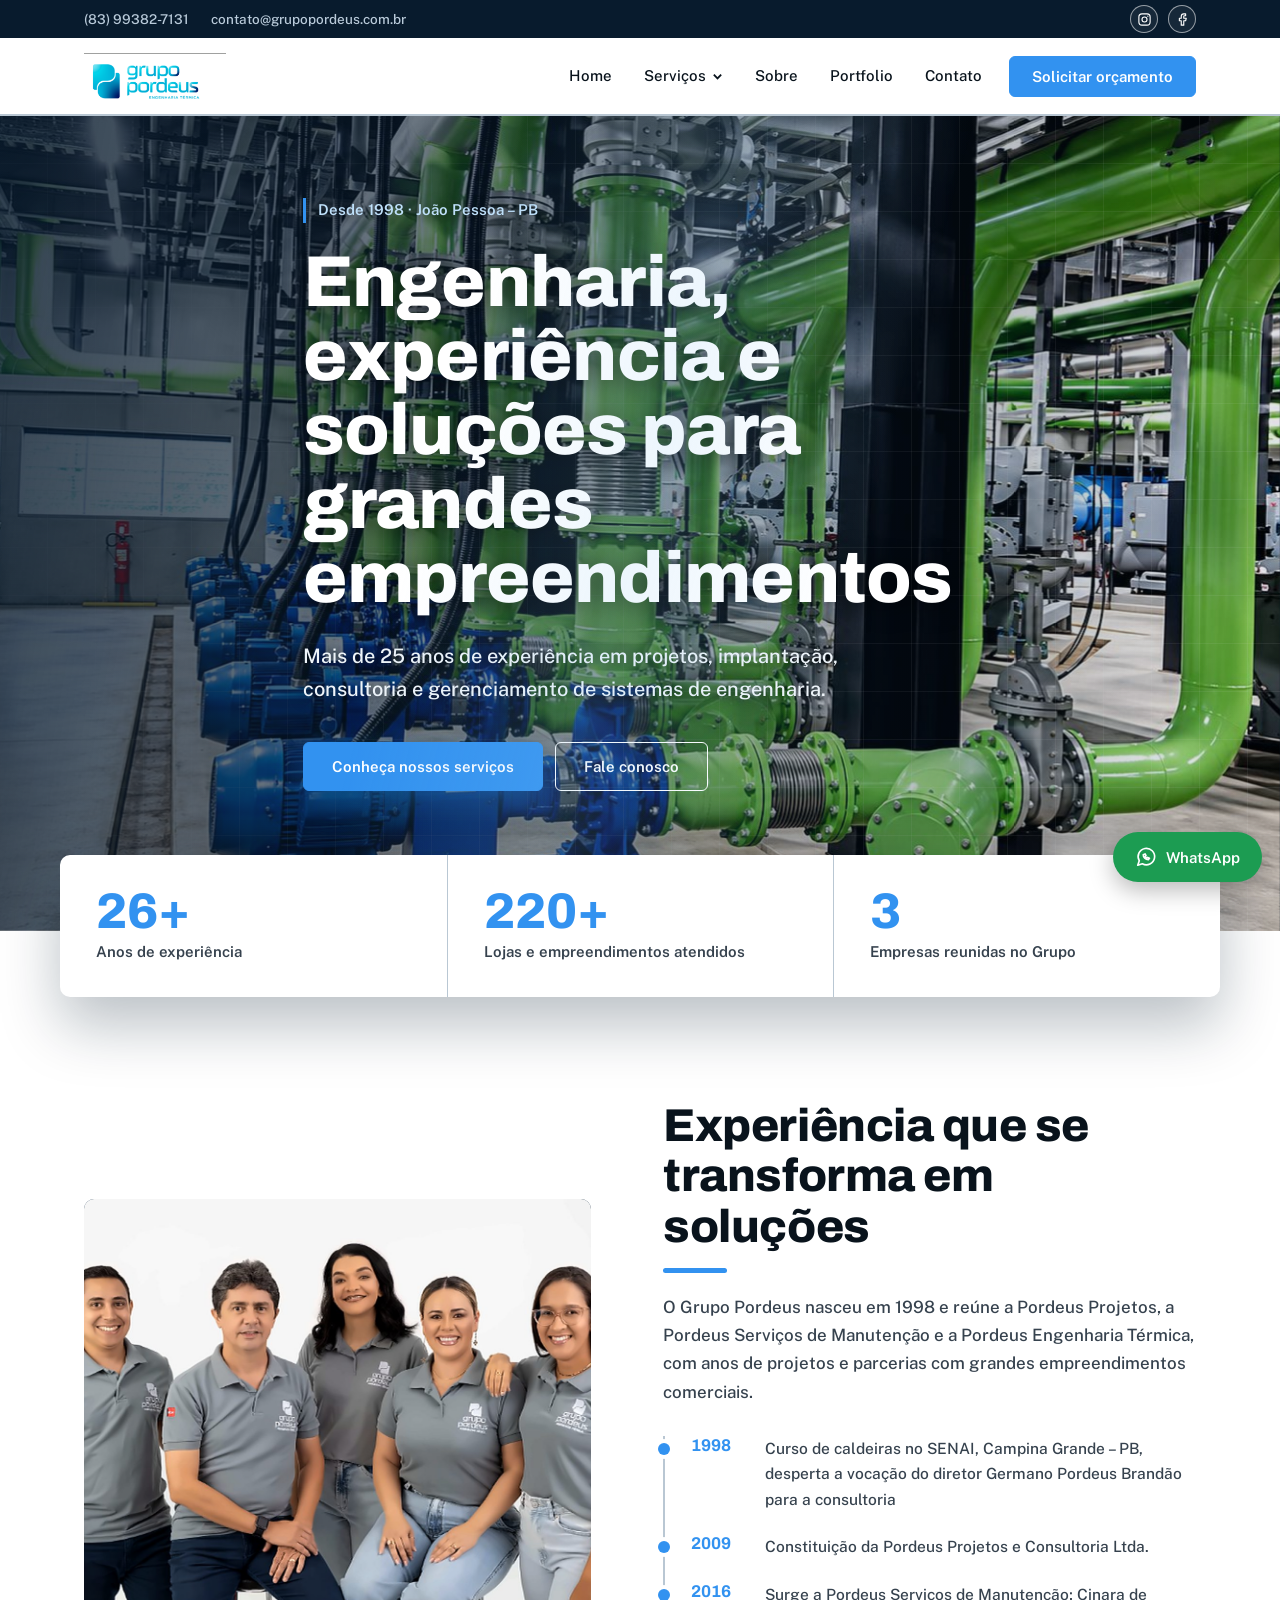
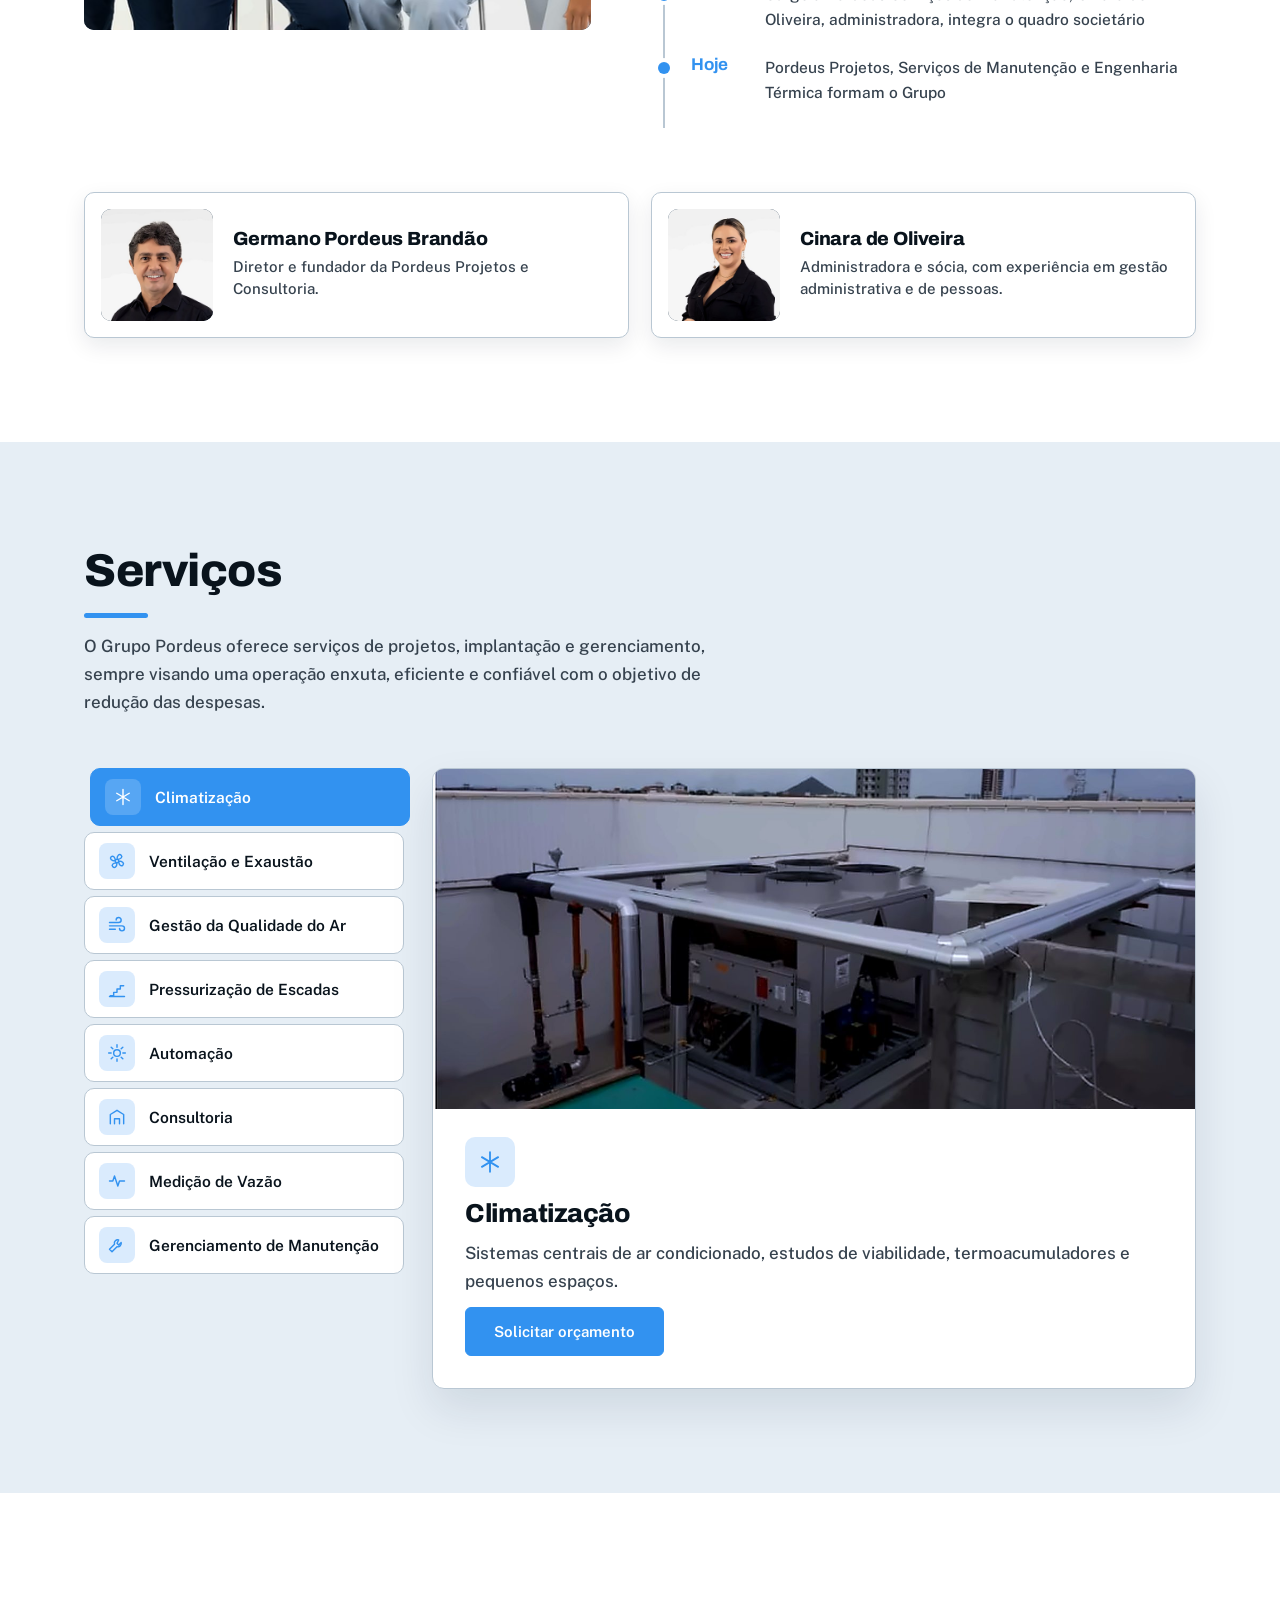
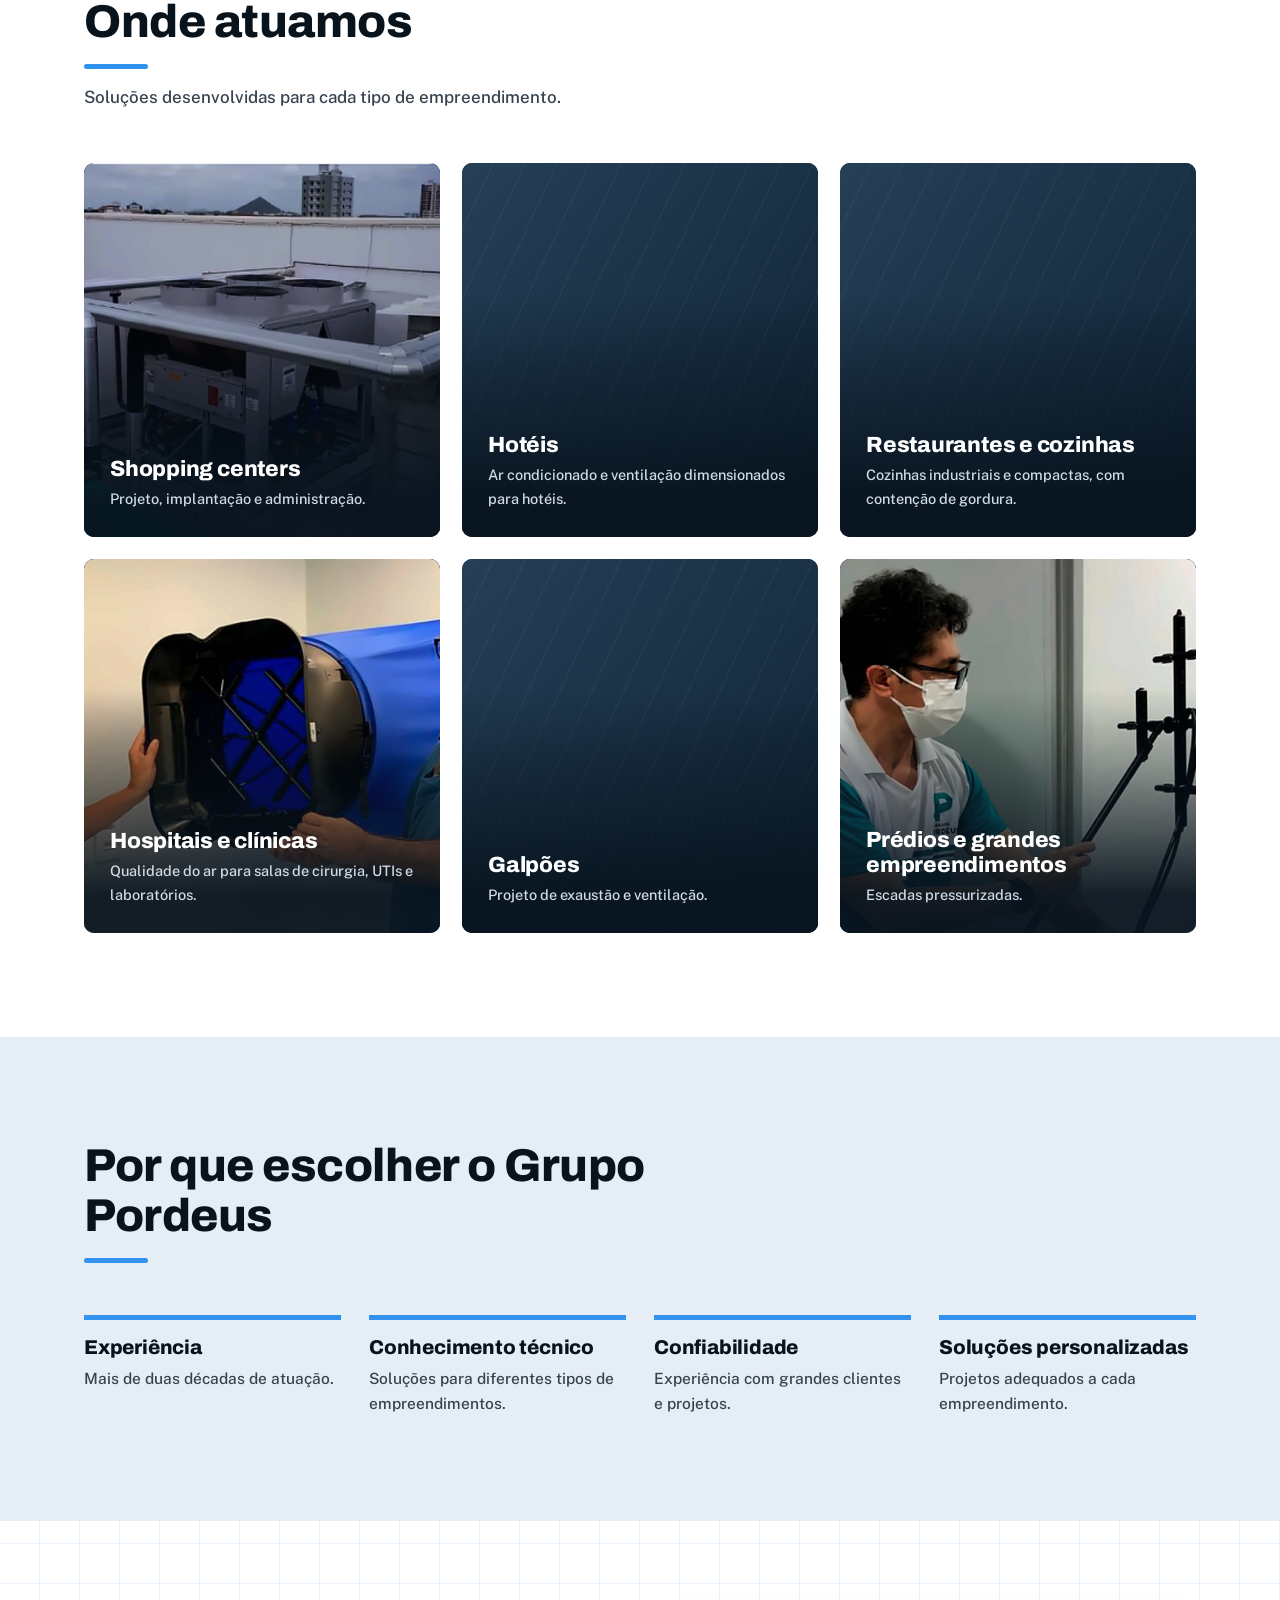
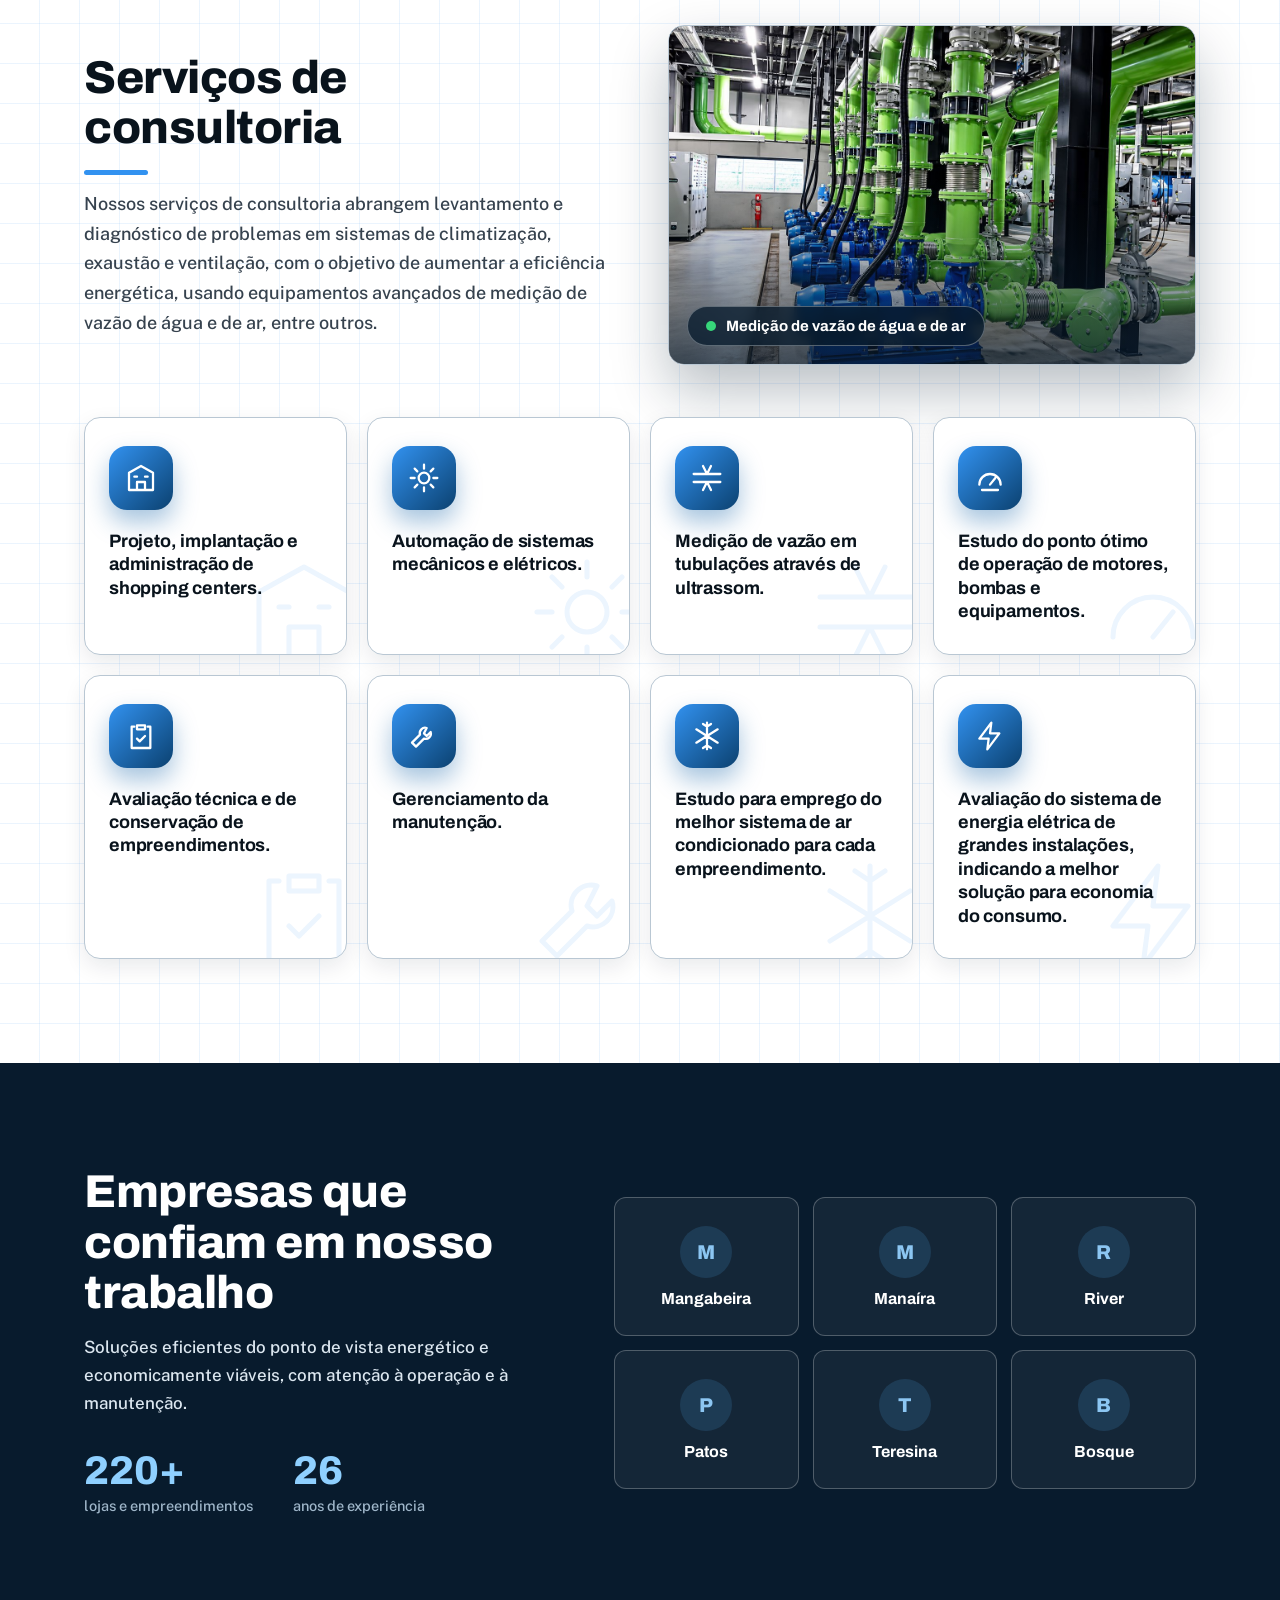
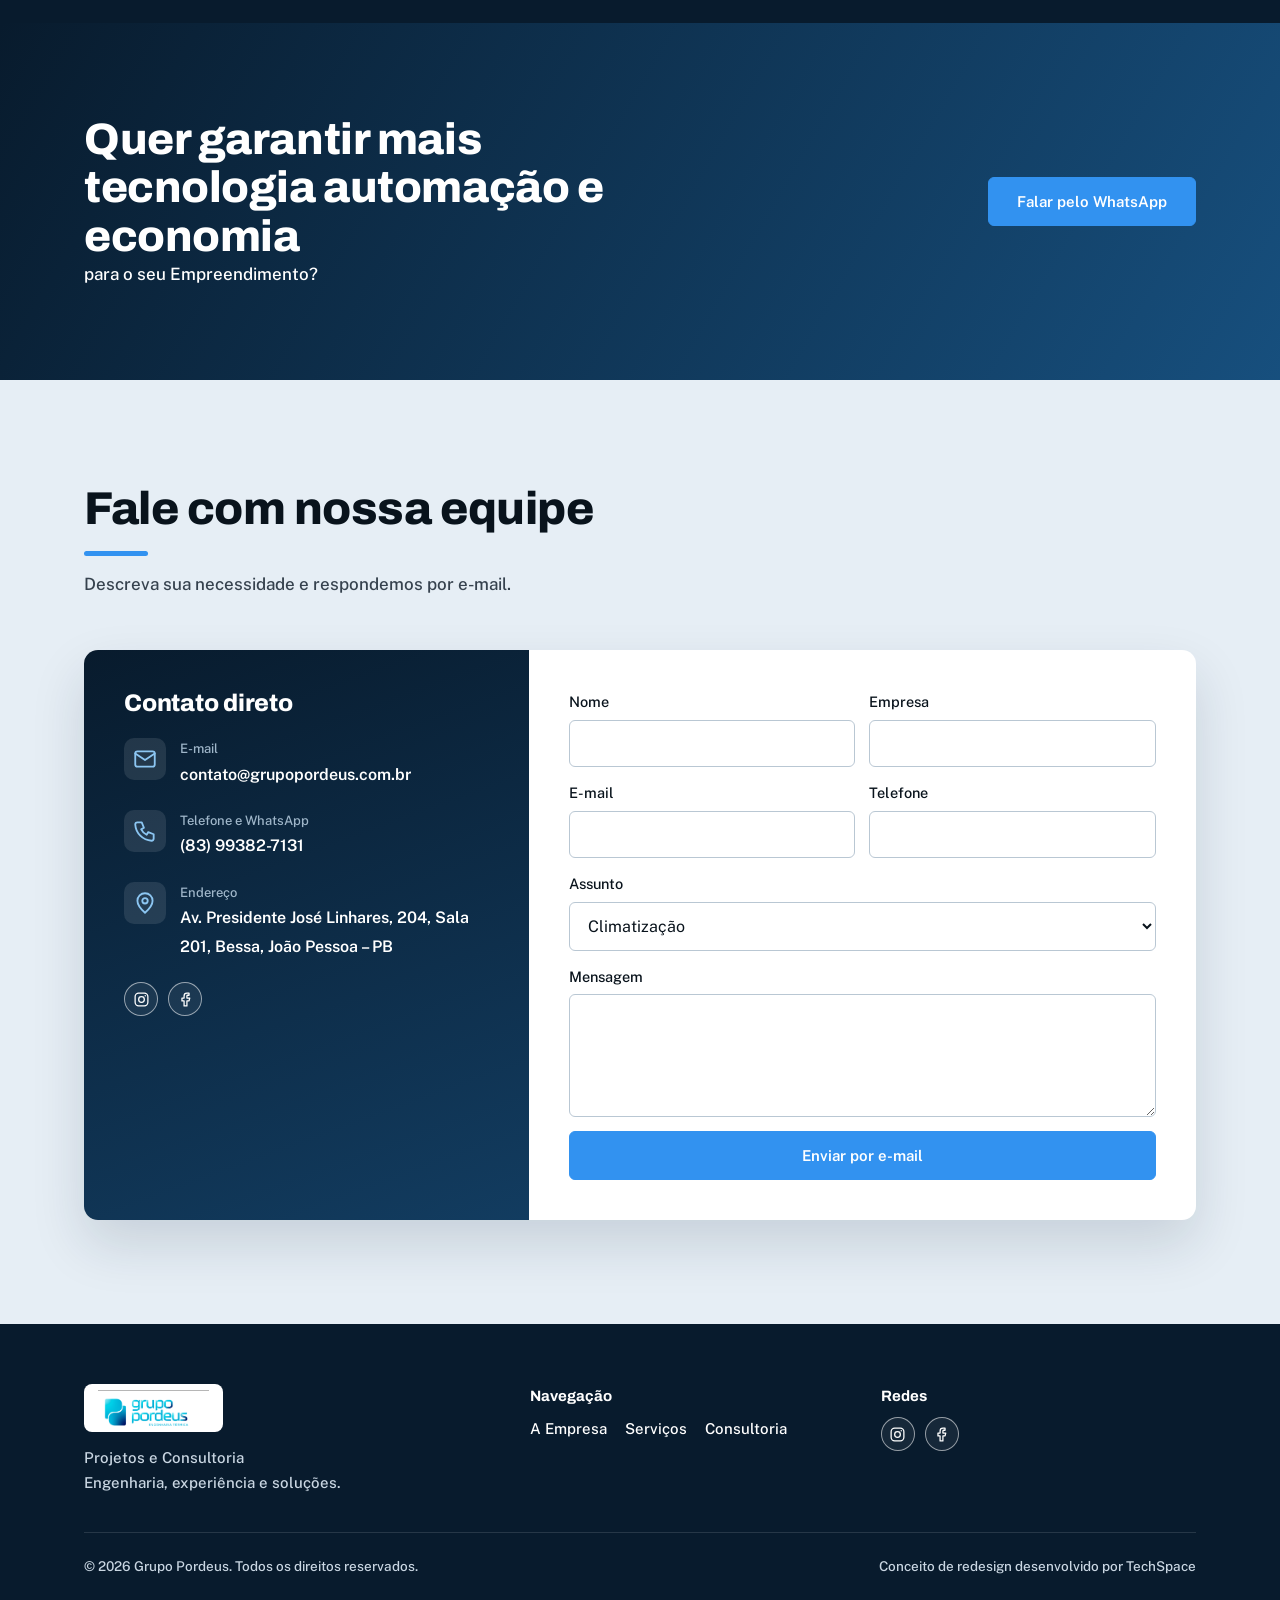
==== commit 60c5fcc8: "new demo" ====
--- a/index.html
+++ b/index.html
@@ -1,1120 +1,2459 @@
 <!DOCTYPE html>
 <html lang="pt-BR">
+
 <head>
-<meta charset="UTF-8">
-<meta name="viewport" content="width=device-width, initial-scale=1.0">
-<title>Cabral & Stival — Elétrica, Energia Solar, Mobilidade e Segurança</title>
-<link rel="preconnect" href="https://fonts.googleapis.com">
-<link rel="preconnect" href="https://fonts.gstatic.com" crossorigin>
-<link href="https://fonts.googleapis.com/css2?family=Archivo+Expanded:wght@700;800;900&family=IBM+Plex+Sans:wght@400;500;600;700&display=swap" rel="stylesheet">
-<style>
-  :root{
-    --bg: #17130F;
-    --bg-raised: #1F1A14;
-    --bg-deep: #0E0C09;
-    --line: rgba(242,239,233,0.12);
-    --line-strong: rgba(242,239,233,0.22);
-    --ink: #F2EFE9;
-    --ink-dim: #A79E8F;
-    --ink-faint: #746B5C;
-    --amber: #E68A0F;
-    --amber-bright: #F4B942;
-    --amber-deep: #A85F0A;
-    --green: #5C8A5C;
-    --sky: #2E7DBF;
-    --radius-s: 3px;
-    --maxw: 1200px;
-    --ff-display: 'Archivo Expanded', sans-serif;
-    --ff-body: 'IBM Plex Sans', sans-serif;
-
-    /* light "paper" section theme, used to break up the dark palette */
-    --paper: #EFE7D8;
-    --paper-raised: #E7DCC7;
-    --paper-ink: #1C1712;
-    --paper-dim: #6B6152;
-    --paper-line: rgba(28,23,18,0.12);
-    --paper-line-strong: rgba(28,23,18,0.22);
-  }
-
-  *{ margin:0; padding:0; box-sizing:border-box; }
-  html{ scroll-behavior:smooth; }
-
-  body{
-    background: var(--bg);
-    color: var(--ink);
-    font-family: var(--ff-body);
-    font-size: 16px;
-    line-height: 1.6;
-    -webkit-font-smoothing: antialiased;
-    overflow-x: hidden;
-  }
-
-  img{ max-width:100%; display:block; }
-  a{ color: inherit; text-decoration:none; }
-  button{ font-family: inherit; cursor:pointer; border:none; background:none; color:inherit; }
-
-  .wrap{ max-width: var(--maxw); margin:0 auto; padding: 0 32px; }
-
-  h1,h2,h3,h4{
-    font-family: var(--ff-display);
-    font-weight: 800;
-    line-height: 1.05;
-    letter-spacing: -0.01em;
-  }
-
-  ::selection{ background: var(--amber); color: #171310; }
-
-  @media (prefers-reduced-motion: reduce){
-    *{ animation-duration: 0.01ms !important; animation-iteration-count: 1 !important; transition-duration: 0.01ms !important; scroll-behavior: auto !important; }
-  }
-
-  :focus-visible{
-    outline: 2px solid var(--amber-bright);
-    outline-offset: 3px;
-  }
-
-  /* ---------- placeholder image blocks ---------- */
-  .ph{
-    position: relative;
-    background:
-      repeating-linear-gradient(135deg, rgba(242,239,233,0.035) 0px, rgba(242,239,233,0.035) 2px, transparent 2px, transparent 14px),
-      linear-gradient(155deg, #2A231A 0%, #171310 75%);
-    display:flex;
-    align-items:center;
-    justify-content:center;
-    overflow:hidden;
-  }
-  .ph::before{
-    content:'';
-    position:absolute; inset:0;
-    border: 1px solid var(--line);
-  }
-  .ph-label{
-    font-family: var(--ff-body);
-    font-size: 11px;
-    letter-spacing: 0.06em;
-    color: var(--ink-faint);
-    text-align:center;
-    padding: 10px 16px;
-    border: 1px dashed var(--line-strong);
-    border-radius: var(--radius-s);
-    max-width: 78%;
-  }
-
-  /* ---------- real photos ---------- */
-  .photo{ position:relative; overflow:hidden; }
-  .photo img{
-    width:100%; height:100%;
-    object-fit: cover;
-    display:block;
-  }
-
-  /* ---------- premium colored category placeholders ---------- */
-  .ph-cat{
-    position: relative;
-    width:100%; height:100%;
-    display:flex;
-    align-items:center;
-    justify-content:center;
-    overflow:hidden;
-  }
-  .ph-cat::before{ content:none; }
-  .ph-cat .cat-icon{
-    position:relative; z-index:2;
-    width:56px; height:56px;
-    border-radius:50%;
-    display:flex; align-items:center; justify-content:center;
-    background: rgba(14,12,9,0.28);
-    border: 1px solid rgba(255,255,255,0.28);
-    backdrop-filter: blur(2px);
-  }
-  .ph-cat .cat-icon svg{ width:24px; height:24px; }
-  .ph-cat .cat-tag{
-    position:absolute; z-index:2; bottom:18px; left:18px;
-    font-size: 11.5px;
-    font-weight: 700;
-    letter-spacing: 0.05em;
-    color: rgba(255,255,255,0.92);
-    background: rgba(14,12,9,0.32);
-    padding: 6px 12px;
-    border-radius: 999px;
-    border: 1px solid rgba(255,255,255,0.2);
-  }
-  .ph-cat::after{
-    content:'';
-    position:absolute; inset:0;
-    background-image: repeating-linear-gradient(135deg, rgba(255,255,255,0.05) 0px, rgba(255,255,255,0.05) 1.5px, transparent 1.5px, transparent 13px);
-  }
-  .ph-eletrica{ background: linear-gradient(150deg, #1B5C7A 0%, #123C50 55%, #0E2C3B 100%); }
-  .ph-mobilidade{ background: linear-gradient(150deg, #2E7A5C 0%, #1D5240 55%, #143B2E 100%); }
-  .ph-seguranca{ background: linear-gradient(150deg, #7A3A1B 0%, #522512 55%, #3B1A0E 100%); }
-  .ph-amber{ background: linear-gradient(150deg, #C97A1A 0%, #A2530E 55%, #6E340A 100%); }
-
-  /* ================= HEADER ================= */
-  header{
-    position: fixed;
-    top:0; left:0; right:0;
-    z-index: 100;
-    background: rgba(23,19,15,0.72);
-    backdrop-filter: blur(10px) saturate(140%);
-    border-bottom: 1px solid transparent;
-    transition: border-color 0.3s ease, background 0.3s ease;
-  }
-  header.scrolled{
-    border-bottom-color: var(--line);
-    background: rgba(23,19,15,0.92);
-  }
-  .nav{
-    display:flex;
-    align-items:center;
-    justify-content:space-between;
-    height: 78px;
-  }
-  .logo{
-    font-family: var(--ff-display);
-    font-weight: 900;
-    font-size: 19px;
-    letter-spacing: 0.01em;
-    display:flex;
-    align-items:center;
-    gap:10px;
-  }
-  .logo .mark{
-    width: 9px; height: 9px;
-    background: var(--amber);
-    transform: skewX(-18deg);
-    flex-shrink:0;
-  }
-  .logo .amp{ color: var(--amber); font-weight:400; padding: 0 1px; }
-
-  .nav-links{
-    display:flex;
-    gap: 36px;
-    list-style:none;
-  }
-  .nav-links a{
-    font-size: 14.5px;
-    font-weight: 500;
-    color: var(--ink-dim);
-    position: relative;
-    padding: 4px 0;
-    transition: color 0.2s ease;
-  }
-  .nav-links a:hover{ color: var(--ink); }
-  .nav-links a::after{
-    content:'';
-    position:absolute; left:0; right:0; bottom:-2px;
-    height:2px;
-    background: var(--amber);
-    transform: scaleX(0);
-    transform-origin: left;
-    transition: transform 0.25s ease;
-  }
-  .nav-links a:hover::after{ transform: scaleX(1); }
-
-  .nav-right{ display:flex; align-items:center; gap: 20px; }
-
-  .btn{
-    display:inline-flex;
-    align-items:center;
-    justify-content:center;
-    gap:8px;
-    padding: 13px 24px;
-    font-size: 14.5px;
-    font-weight: 600;
-    border-radius: var(--radius-s);
-    white-space: nowrap;
-    transition: transform 0.18s ease, background 0.18s ease, box-shadow 0.18s ease;
-  }
-  .btn-primary{
-    background: var(--amber);
-    color: #171310;
-  }
-  .btn-primary:hover{ background: var(--amber-bright); transform: translateY(-1px); }
-  .btn-primary:active{ transform: translateY(0); }
-
-  .btn-ghost{
-    border: 1px solid var(--line-strong);
-    color: var(--ink);
-  }
-  .btn-ghost:hover{ border-color: var(--ink-dim); background: rgba(242,239,233,0.04); }
-
-  .btn-nav{
-    padding: 11px 20px;
-    font-size: 13.5px;
-  }
-
-  .hamburger{
-    display:none;
-    flex-direction:column;
-    gap:5px;
-    width: 26px;
-    padding: 6px 0;
-  }
-  .hamburger span{
-    height: 2px;
-    background: var(--ink);
-    width:100%;
-    transition: transform 0.25s ease, opacity 0.25s ease;
-  }
-  .mobile-menu{
-    display:none;
-    position: fixed;
-    inset: 78px 0 0 0;
-    background: var(--bg-deep);
-    z-index: 90;
-    padding: 40px 32px;
-    flex-direction:column;
-    gap: 4px;
-  }
-  .mobile-menu.open{ display:flex; }
-  .mobile-menu a{
-    font-family: var(--ff-display);
-    font-size: 26px;
-    font-weight: 700;
-    padding: 16px 0;
-    border-bottom: 1px solid var(--line);
-    color: var(--ink);
-  }
-  .mobile-menu .btn{ margin-top: 28px; }
-
-  /* ================= HERO ================= */
-  .hero{
-    position: relative;
-    min-height: 100svh;
-    display:flex;
-    align-items:flex-end;
-    padding-top: 78px;
-    overflow:hidden;
-  }
-  .hero-media{
-    position:absolute; inset:0;
-    z-index: 0;
-  }
-  .hero-media .photo{ position:absolute; inset:0; }
-  .hero-media::after{
-    content:'';
-    position:absolute; inset:0;
-    background:
-      linear-gradient(0deg, rgba(14,12,9,0.94) 0%, rgba(14,12,9,0.42) 46%, rgba(14,12,9,0.12) 68%, rgba(14,12,9,0.45) 100%);
-  }
-  .hero-content{
-    position: relative;
-    z-index: 2;
-    width:100%;
-    padding-bottom: 88px;
-    padding-top: 60px;
-  }
-  .hero-eyebrow{
-    display:flex;
-    align-items:center;
-    gap:10px;
-    font-size: 13.5px;
-    font-weight: 600;
-    color: var(--amber-bright);
-    margin-bottom: 22px;
-  }
-  .hero-eyebrow .bolt{ width:14px; height:14px; flex-shrink:0; }
-  h1.hero-title{
-    font-size: clamp(38px, 6vw, 72px);
-    max-width: 15ch;
-    color: var(--ink);
-    margin-bottom: 26px;
-  }
-  .hero-sub{
-    font-size: 18px;
-    color: var(--ink-dim);
-    max-width: 46ch;
-    margin-bottom: 36px;
-    font-weight: 400;
-  }
-  .hero-ctas{ display:flex; gap: 16px; flex-wrap:wrap; margin-bottom: 56px; }
-
-  .hero-pillars{
-    display:flex;
-    gap: 40px;
-    flex-wrap:wrap;
-    border-top: 1px solid var(--line);
-    padding-top: 26px;
-  }
-  .pillar{
-    display:flex;
-    align-items:center;
-    gap: 10px;
-    font-size: 13px;
-    font-weight: 600;
-    color: var(--ink-dim);
-    letter-spacing: 0.02em;
-  }
-  .pillar .dot{ width:5px; height:5px; background: var(--amber); border-radius:50%; flex-shrink:0; }
-
-  /* ================= SECTION shared ================= */
-  section{ position: relative; }
-  .section-pad{ padding: 120px 0; }
-  .section-head{
-    max-width: 620px;
-    margin-bottom: 64px;
-  }
-  .section-kicker{
-    font-size: 13.5px;
-    font-weight: 600;
-    color: var(--amber);
-    margin-bottom: 16px;
-    display:flex;
-    align-items:center;
-    gap: 10px;
-  }
-  .section-kicker .rule{ width:28px; height:1px; background: var(--amber); }
-  h2.section-title{
-    font-size: clamp(28px, 3.6vw, 44px);
-    color: var(--ink);
-  }
-  .section-lede{
-    font-size: 17px;
-    color: var(--ink-dim);
-    margin-top: 18px;
-    max-width: 56ch;
-  }
-
-  /* ================= SERVICES ================= */
-  .services{ background: var(--bg-deep); }
-  .service-grid{
-    display:grid;
-    grid-template-columns: 1fr 1fr;
-    gap: 1px;
-    background: var(--line);
-    border: 1px solid var(--line);
-  }
-  .service-card{
-    background: var(--bg-deep);
-    padding: 40px;
-    display:flex;
-    flex-direction:column;
-    justify-content:flex-end;
-    min-height: 380px;
-    position:relative;
-    overflow:hidden;
-  }
-  .service-card .ph{ position:absolute; inset:0; opacity:0.9; }
-  .service-card::after{
-    content:'';
-    position:absolute; inset:0;
-    background: linear-gradient(0deg, rgba(14,12,9,0.9) 0%, rgba(14,12,9,0.22) 55%, rgba(14,12,9,0.04) 100%);
-    transition: background 0.3s ease;
-    z-index: 1;
-  }
-  .service-card:hover::after{ background: linear-gradient(0deg, rgba(14,12,9,0.94) 0%, rgba(14,12,9,0.35) 55%, rgba(14,12,9,0.1) 100%); }
-  .service-inner{ position: relative; z-index: 2; }
-  .service-num{
-    font-family: var(--ff-body);
-    font-size: 12px;
-    font-weight: 600;
-    color: var(--amber-bright);
-    letter-spacing: 0.08em;
-    margin-bottom: 14px;
-    display:block;
-  }
-  .service-card h3{
-    font-size: 24px;
-    color: var(--ink);
-    margin-bottom: 10px;
-    transition: transform 0.3s ease;
-  }
-  .service-card:hover h3{ transform: translateX(4px); }
-  .service-card p{
-    font-size: 14.5px;
-    color: var(--ink-dim);
-    max-width: 32ch;
-    margin-bottom: 20px;
-  }
-  .service-link{
-    font-size: 13.5px;
-    font-weight: 600;
-    color: var(--amber-bright);
-    display:inline-flex;
-    align-items:center;
-    gap:6px;
-    width:fit-content;
-  }
-  .service-link svg{ transition: transform 0.25s ease; }
-  .service-card:hover .service-link svg{ transform: translateX(3px); }
-
-  /* ================= ABOUT ================= */
-  .section-light{ background: var(--paper); color: var(--paper-ink); }
-  .section-light .section-kicker{ color: var(--amber-deep); }
-  .section-light .section-kicker .rule{ background: var(--amber-deep); }
-  .section-light .section-title{ color: var(--paper-ink); }
-  .section-light .section-lede{ color: var(--paper-dim); }
-
-  .about-grid{
-    display:grid;
-    grid-template-columns: 0.85fr 1fr;
-    gap: 72px;
-    align-items:center;
-  }
-  .about-media .photo{ aspect-ratio: 4/5; border-radius: var(--radius-s); box-shadow: 0 30px 60px -20px rgba(28,23,18,0.35); }
-  .about-copy p{
-    font-size: 17px;
-    color: var(--paper-dim);
-    margin-bottom: 20px;
-    max-width: 46ch;
-  }
-  .about-copy p:last-of-type{ margin-bottom: 32px; }
-  .about-copy .section-title{ color: var(--paper-ink); }
-  .section-light .btn-ghost{ border-color: var(--paper-line-strong); color: var(--paper-ink); }
-  .section-light .btn-ghost:hover{ border-color: var(--paper-dim); background: rgba(28,23,18,0.05); }
-
-  /* ================= WHY / VALUE POINTS ================= */
-  .why{ background: var(--paper-raised); border-top: 1px solid var(--paper-line); }
-  .why-grid{
-    display:grid;
-    grid-template-columns: repeat(3, 1fr);
-    gap: 0;
-    border-top: 1px solid var(--paper-line);
-  }
-  .why-item{
-    padding: 40px 36px 40px 0;
-    border-right: 1px solid var(--paper-line);
-  }
-  .why-item:last-child{ border-right:none; padding-right:0; }
-  .why-item:not(:first-child){ padding-left: 36px; }
-  .why-mark{
-    width: 30px; height: 3px;
-    background: var(--amber-deep);
-    margin-bottom: 22px;
-  }
-  .why-item h3{
-    font-size: 19px;
-    color: var(--paper-ink);
-    margin-bottom: 12px;
-    font-weight: 700;
-  }
-  .why-item p{
-    font-size: 15px;
-    color: var(--paper-dim);
-    max-width: 32ch;
-  }
-
-  /* ================= PORTFOLIO / EXAMPLES ================= */
-  .examples-note{
-    font-size: 13.5px;
-    color: var(--ink-faint);
-    border-left: 2px solid var(--amber-deep);
-    padding: 4px 0 4px 16px;
-    margin-top: 20px;
-    max-width: 52ch;
-  }
-  .filter-row{
-    display:flex;
-    gap: 10px;
-    flex-wrap:wrap;
-    margin-bottom: 40px;
-  }
-  .filter-pill{
-    padding: 9px 18px;
-    font-size: 13.5px;
-    font-weight: 600;
-    border: 1px solid var(--line-strong);
-    border-radius: 999px;
-    color: var(--ink-dim);
-    transition: all 0.2s ease;
-  }
-  .filter-pill.active, .filter-pill:hover{
-    border-color: var(--amber);
-    color: var(--ink);
-    background: rgba(230,138,15,0.08);
-  }
-  .gallery-grid{
-    display:grid;
-    grid-template-columns: repeat(3, 1fr);
-    gap: 4px;
-  }
-  .gallery-item{
-    aspect-ratio: 1/1;
-    cursor: pointer;
-    position: relative;
-  }
-  .gallery-item .ph{ width:100%; height:100%; }
-  .gallery-item .tag{
-    position:absolute; bottom:16px; left:16px;
-    font-size: 12px;
-    font-weight: 600;
-    padding: 6px 12px;
-    background: rgba(14,12,9,0.75);
-    backdrop-filter: blur(4px);
-    border: 1px solid var(--line-strong);
-    border-radius: 999px;
-    z-index: 2;
-    opacity:0;
-    transform: translateY(6px);
-    transition: opacity 0.25s ease, transform 0.25s ease;
-  }
-  .gallery-item:hover .tag{ opacity:1; transform: translateY(0); }
-  .gallery-item::before{
-    content:'';
-    position:absolute; inset:0;
-    background: rgba(14,12,9,0);
-    transition: background 0.25s ease;
-    z-index:1;
-  }
-  .gallery-item:hover::before{ background: rgba(14,12,9,0.15); }
-
-  /* ================= CTA ================= */
-  .cta-section{
-    position: relative;
-    overflow:hidden;
-    padding: 140px 0;
-    background: linear-gradient(115deg, #6E340A 0%, #A2530E 32%, #17130F 78%);
-  }
-  .cta-bolt{
-    position:absolute; z-index:0;
-    right: -60px; top:50%; transform: translateY(-50%);
-    width: 520px; height:520px;
-    opacity: 0.5;
-  }
-  .cta-section::after{
-    content:'';
-    position:absolute; inset:0;
-    background: linear-gradient(100deg, rgba(14,12,9,0.55) 0%, rgba(14,12,9,0.25) 45%, rgba(14,12,9,0.15) 100%);
-    z-index:1;
-  }
-  .cta-inner{ position:relative; z-index:2; max-width: 560px; }
-  .cta-inner h2{ font-size: clamp(30px, 4vw, 46px); margin-bottom: 20px; }
-  .cta-inner p{ font-size: 17px; color: var(--ink-dim); margin-bottom: 36px; max-width: 46ch; }
-  .cta-btns{ display:flex; gap:16px; flex-wrap:wrap; }
-
-  /* ================= CONTACT ================= */
-  .contact-grid{
-    display:grid;
-    grid-template-columns: 0.9fr 1.1fr;
-    gap: 72px;
-  }
-  .contact-info h2{ font-size: clamp(28px,3.4vw,40px); margin-bottom: 18px; }
-  .contact-info > p{ font-size: 16.5px; color: var(--ink-dim); margin-bottom: 44px; max-width: 40ch; }
-  .contact-list{ list-style:none; display:flex; flex-direction:column; gap: 22px; }
-  .contact-list li{
-    display:flex;
-    flex-direction:column;
-    gap:4px;
-    padding-bottom: 22px;
-    border-bottom: 1px solid var(--line);
-  }
-  .contact-list .label{ font-size: 12.5px; font-weight:600; letter-spacing:0.04em; color: var(--ink-faint); }
-  .contact-list .value{ font-size: 16px; font-weight: 500; color: var(--ink); }
-  .contact-list a.value:hover{ color: var(--amber-bright); }
-
-  .whatsapp-inline{
-    display:inline-flex;
-    align-items:center;
-    gap:10px;
-    margin-top: 36px;
-    padding: 15px 26px;
-    background: rgba(92,138,92,0.12);
-    border: 1px solid rgba(92,138,92,0.35);
-    border-radius: var(--radius-s);
-    color: #8FBB8F;
-    font-weight:600;
-    font-size:14.5px;
-    transition: background 0.2s ease;
-  }
-  .whatsapp-inline:hover{ background: rgba(92,138,92,0.2); }
-
-  form{
-    background: var(--bg-raised);
-    border: 1px solid var(--line);
-    border-radius: var(--radius-s);
-    padding: 44px;
-  }
-  .form-row{ display:grid; grid-template-columns: 1fr 1fr; gap: 20px; }
-  .field{ margin-bottom: 22px; }
-  .field label{
-    display:block;
-    font-size: 12.5px;
-    font-weight: 600;
-    letter-spacing: 0.03em;
-    color: var(--ink-dim);
-    margin-bottom: 9px;
-  }
-  .field input, .field select, .field textarea{
-    width:100%;
-    background: var(--bg-deep);
-    border: 1px solid var(--line-strong);
-    border-radius: var(--radius-s);
-    padding: 13px 15px;
-    font-family: var(--ff-body);
-    font-size: 14.5px;
-    color: var(--ink);
-    transition: border-color 0.2s ease;
-  }
-  .field input:focus, .field select:focus, .field textarea:focus{
-    outline:none;
-    border-color: var(--amber);
-  }
-  .field textarea{ resize: vertical; min-height: 100px; }
-  .field select{ appearance:none; background-image: url('data:image/svg+xml;utf8,<svg xmlns="http://www.w3.org/2000/svg" width="12" height="8"><path d="M1 1l5 5 5-5" stroke="%23A79E8F" stroke-width="1.5" fill="none"/></svg>'); background-repeat: no-repeat; background-position: right 15px center; }
-  form .btn-primary{ width:100%; margin-top: 6px; padding: 15px; font-size: 15px; }
-
-  /* ================= FOOTER ================= */
-  footer{
-    background: var(--bg-deep);
-    border-top: 1px solid var(--line);
-    padding: 64px 0 32px;
-  }
-  .footer-top{
-    display:flex;
-    justify-content:space-between;
-    align-items:flex-start;
-    flex-wrap:wrap;
-    gap: 40px;
-    padding-bottom: 44px;
-    border-bottom: 1px solid var(--line);
-    margin-bottom: 28px;
-  }
-  .footer-brand .logo{ margin-bottom: 14px; }
-  .footer-brand .tagline{ font-size: 14px; color: var(--ink-faint); max-width: 34ch; }
-  .footer-links{ display:flex; gap: 64px; flex-wrap:wrap; }
-  .footer-col h4{
-    font-family: var(--ff-body);
-    font-size: 12.5px;
-    font-weight: 600;
-    letter-spacing: 0.04em;
-    color: var(--ink-faint);
-    margin-bottom: 16px;
-  }
-  .footer-col ul{ list-style:none; display:flex; flex-direction:column; gap: 11px; }
-  .footer-col a{ font-size: 14.5px; color: var(--ink-dim); transition: color 0.2s ease; }
-  .footer-col a:hover{ color: var(--amber-bright); }
-  .footer-bottom{
-    display:flex;
-    justify-content:space-between;
-    align-items:center;
-    flex-wrap:wrap;
-    gap: 12px;
-    font-size: 13px;
-    color: var(--ink-faint);
-  }
-
-  /* ================= LIGHTBOX ================= */
-  .lightbox{
-    position: fixed; inset:0;
-    background: rgba(14,12,9,0.94);
-    backdrop-filter: blur(6px);
-    z-index: 200;
-    display:none;
-    align-items:center;
-    justify-content:center;
-    padding: 40px;
-  }
-  .lightbox.open{ display:flex; }
-  .lightbox-box{ max-width: 900px; width:100%; }
-  .lightbox-box .ph{ aspect-ratio: 16/10; width:100%; }
-  .lightbox-close{
-    position:absolute; top:28px; right:32px;
-    width:40px; height:40px;
-    border:1px solid var(--line-strong);
-    border-radius:50%;
-    display:flex; align-items:center; justify-content:center;
-    color: var(--ink);
-  }
-  .lightbox-caption{ margin-top:16px; font-size:14px; color: var(--ink-dim); text-align:center; }
-
-  /* ================= REVEAL ================= */
-  .reveal{ opacity:0; transform: translateY(18px); transition: opacity 0.7s ease, transform 0.7s ease; }
-  .reveal.in{ opacity:1; transform: translateY(0); }
-
-  /* ================= RESPONSIVE ================= */
-  @media (max-width: 980px){
-    .nav-links{ display:none; }
-    .nav .btn-nav{ display:none; }
-    .hamburger{ display:flex; }
-    .about-grid{ grid-template-columns:1fr; gap: 44px; }
-    .contact-grid{ grid-template-columns:1fr; gap: 48px; }
-    .why-grid{ grid-template-columns:1fr; }
-    .why-item{ border-right:none; border-bottom: 1px solid var(--paper-line); padding: 32px 0 !important; }
-    .why-item:last-child{ border-bottom:none; }
-    .service-grid{ grid-template-columns: 1fr; }
-    .service-card{ min-height: 300px; }
-    .gallery-grid{ grid-template-columns: repeat(2,1fr); }
-  }
-
-  @media (max-width: 640px){
-    .wrap{ padding: 0 20px; }
-    .section-pad{ padding: 80px 0; }
-    .hero-content{ padding-bottom: 56px; }
-    .hero-pillars{ gap: 20px 28px; }
-    .form-row{ grid-template-columns: 1fr; }
-    form{ padding: 28px; }
-    .footer-top{ flex-direction:column; }
-    .footer-links{ gap: 36px; }
-    .gallery-grid{ grid-template-columns: 1fr 1fr; }
-    .cta-section{ padding: 90px 0; }
-    .hero-ctas .btn{ width:100%; }
-    .hero-ctas{ flex-direction:column; }
-    .hero-media .ph{ padding-top: 190px; }
-    .ph-label{ font-size: 10px; padding: 8px 12px; }
-  }
-</style>
+  <meta charset="utf-8">
+  <meta name="viewport" content="width=device-width, initial-scale=1, viewport-fit=cover">
+  <title>Grupo Pordeus — Engenharia, experiência e soluções</title>
+  <meta name="description"
+    content="Grupo Pordeus: mais de 25 anos em projetos, implantação e consultoria de climatização, ventilação, exaustão e pressurização de escadas.">
+  <link rel="stylesheet"
+    href="https://fonts.googleapis.com/css2?family=Archivo:wght@500;700;800&family=Public+Sans:wght@400;500;600&display=swap">
+  <style>
+    :root {
+      --ink: #09131c;
+      --mute: #36424e;
+      --bg: #fff;
+      --bg2: #e6eef5;
+      --line: #b9c7d3;
+      --brand: #3292F0;
+      --brandd: #0b4170;
+      --navy: #081b2d;
+      --on: #fff;
+      box-sizing: border-box;
+      padding-top: env(safe-area-inset-top, 0px);
+      padding-bottom: env(safe-area-inset-bottom, 0px)
+    }
+
+    @media(prefers-color-scheme:dark) {
+      :root:not([data-theme=light]) {
+        --ink: #f4f8fb;
+        --mute: #bac6d1;
+        --bg: #3292F0;
+        --bg2: #17232e;
+        --line: #3a4a5a;
+        --brand: #5aa8e6;
+        --navy: #06101a
+      }
+    }
+
+    :root[data-theme=dark] {
+      --ink: #f4f8fb;
+      --mute: #bac6d1;
+      --bg: #3292F0;
+      --bg2: #17232e;
+      --line: #3a4a5a;
+      --brand: #5aa8e6;
+      --navy: #06101a
+    }
+
+    * {
+      box-sizing: border-box
+    }
+
+    html {
+      scroll-behavior: smooth;
+      scroll-padding-top: 84px;
+      height: 100%
+    }
+
+    body {
+      margin: 0;
+      background: var(--bg);
+      color: var(--ink);
+      font: 400 17px/1.65 "Public Sans", system-ui, sans-serif
+    }
+
+    h1,
+    h2,
+    h3 {
+      font-family: Archivo, "Arial Narrow", sans-serif;
+      line-height: 1.1;
+      margin: 0;
+      letter-spacing: -.01em
+    }
+
+    a {
+      color: inherit
+    }
+
+    .w {
+      max-width: 1160px;
+      margin: 0 auto;
+      padding: 0 24px
+    }
+
+    section {
+      padding: 104px 0
+    }
+
+    .alt {
+      background: var(--bg2)
+    }
+
+    .hd {
+      max-width: 640px;
+      margin-bottom: 52px
+    }
+
+    .hd h2 {
+      font-size: clamp(30px, 3.8vw, 46px);
+      font-weight: 800
+    }
+
+    .hd p {
+      color: var(--mute);
+      margin: 14px 0 0
+    }
+
+    .btn {
+      display: inline-flex;
+      align-items: center;
+      gap: 8px;
+      padding: 15px 28px;
+      background: var(--brand);
+      color: #fff !important;
+      font: 600 15px "Public Sans";
+      text-decoration: none;
+      border: 1.5px solid var(--brand);
+      border-radius: 6px;
+      cursor: pointer;
+      transition: background .2s, transform .2s, box-shadow .2s
+    }
+
+    .btn:hover {
+      background: var(--brandd);
+      border-color: var(--brandd);
+      transform: translateY(-2px);
+      box-shadow: 0 10px 24px rgba(31, 111, 178, .3)
+    }
+
+    .btn.g {
+      background: transparent;
+      color: inherit !important;
+      border-color: currentColor
+    }
+
+    .btn.g:hover {
+      background: rgba(255, 255, 255, .1);
+      box-shadow: none
+    }
+
+    a:focus-visible,
+    button:focus-visible,
+    input:focus-visible,
+    textarea:focus-visible {
+      outline: 3px solid var(--brand);
+      outline-offset: 3px
+    }
+
+    .row {
+      display: flex;
+      gap: 12px;
+      flex-wrap: wrap
+    }
+
+    /* header */
+    header {
+      position: sticky;
+      top: env(safe-area-inset-top, 0px);
+      z-index: 40;
+      background: color-mix(in srgb, var(--bg) 92%, transparent);
+      backdrop-filter: blur(10px);
+      border-bottom: 1px solid var(--line)
+    }
+
+    header .w {
+      display: flex;
+      align-items: center;
+      justify-content: space-between;
+      height: 76px
+    }
+
+    .logo {
+      display: flex;
+      align-items: center;
+      gap: 10px;
+      font: 800 21px Archivo;
+      text-decoration: none
+    }
+
+    .logo i {
+      width: 28px;
+      height: 28px;
+      background: var(--brand);
+      clip-path: polygon(0 0, 100% 0, 100% 55%, 55% 100%, 0 100%)
+    }
+
+    nav {
+      display: flex;
+      align-items: center;
+      gap: 6px
+    }
+
+    nav a:not(.btn) {
+      padding: 10px 14px;
+      text-decoration: none;
+      font-weight: 500;
+      font-size: 15px;
+      border-radius: 6px;
+      transition: color .2s, background .2s
+    }
+
+    nav a:not(.btn):hover,
+    nav a.on {
+      color: var(--brand);
+      background: var(--bg2)
+    }
+
+    nav .btn {
+      margin-left: 10px;
+      padding: 11px 22px
+    }
+
+    #mb {
+      display: none;
+      background: none;
+      border: 1px solid var(--line);
+      color: var(--ink);
+      padding: 10px 16px;
+      font: 600 14px "Public Sans";
+      border-radius: 6px;
+      cursor: pointer
+    }
+
+    /* hero */
+    .hero {
+      position: relative;
+      background: var(--navy);
+      color: #fff;
+      padding: 0;
+      overflow: hidden;
+      min-height: calc(100vh - 76px);
+      min-height: min(760px, calc(100svh - 76px));
+      display: flex;
+      align-items: center
+    }
+
+    .hero .bg {
+      position: absolute;
+      inset: 0
+    }
+
+    .hero .bg::after {
+      content: "";
+      position: absolute;
+      inset: 0;
+      background: linear-gradient(100deg, rgba(8, 27, 45, .84) 0%, rgba(8, 27, 45, .5) 42%, rgba(8, 27, 45, .06) 100%), repeating-linear-gradient(0deg, transparent 0 47px, rgba(255, 255, 255, .07) 47px 48px), repeating-linear-gradient(90deg, transparent 0 47px, rgba(255, 255, 255, .07) 47px 48px);
+      background-size: cover;
+      background-position: center
+    }
+
+    .hero .bg img {
+      position: absolute;
+      inset: 0;
+      width: 100%;
+      height: 100%;
+      object-fit: cover;
+      z-index: 0
+    }
+
+    .hero .w {
+      position: relative;
+      padding-top: 80px;
+      padding-bottom: 140px
+    }
+
+    .hero h1 {
+      font-size: clamp(38px, 6vw, 72px);
+      font-weight: 800;
+      max-width: 15ch;
+      line-height: 1.03
+    }
+
+    .hero p {
+      font-size: 20px;
+      max-width: 50ch;
+      margin: 24px 0 36px;
+      color: #eef4f9
+    }
+
+    .since {
+      display: inline-block;
+      border-left: 3px solid var(--brand);
+      padding-left: 12px;
+      margin-bottom: 22px;
+      font-weight: 600;
+      font-size: 15px;
+      color: #bfe0fa
+    }
+
+    .stats {
+      position: relative;
+      margin-top: -76px;
+      z-index: 3
+    }
+
+    .stats .w {
+      display: grid;
+      grid-template-columns: repeat(3, 1fr);
+      background: var(--bg);
+      border: 1px solid var(--line);
+      border-radius: 10px;
+      box-shadow: 0 24px 50px rgba(12, 34, 54, .18);
+      padding: 0
+    }
+
+    .stats div {
+      padding: 32px 36px;
+      border-left: 1px solid var(--line)
+    }
+
+    .stats div:first-child {
+      border: 0
+    }
+
+    .stats b {
+      display: block;
+      font: 800 clamp(34px, 4vw, 50px)/1 Archivo;
+      color: var(--brand)
+    }
+
+    .stats span {
+      color: var(--mute);
+      font-size: 15px
+    }
+
+    /* about */
+    .two {
+      display: grid;
+      grid-template-columns: 1fr 1.05fr;
+      gap: 72px;
+      align-items: center
+    }
+
+    .ph {
+      position: relative;
+      overflow: hidden;
+      border-radius: 10px;
+      background: linear-gradient(135deg, #27425a, #0f2335);
+      color: #9fb6c9;
+      display: flex;
+      align-items: flex-end;
+      padding: 16px;
+      font-size: 13px;
+      min-height: 200px
+    }
+
+    .ph::before {
+      content: "";
+      position: absolute;
+      inset: 0;
+      background: repeating-linear-gradient(115deg, transparent 0 28px, rgba(255, 255, 255, .05) 28px 29px)
+    }
+
+    .ph span {
+      position: relative
+    }
+
+    .ph img {
+      position: absolute;
+      inset: 0;
+      width: 100%;
+      height: 100%;
+      object-fit: cover;
+      transition: transform .6s
+    }
+
+    .ph.has span,
+    .ph.has::before {
+      display: none
+    }
+
+    .two .ph {
+      aspect-ratio: 4/3.4
+    }
+
+    .two p {
+      color: var(--mute);
+      max-width: 58ch
+    }
+
+    .tl {
+      list-style: none;
+      margin: 30px 0 0;
+      padding: 0;
+      border-left: 2px solid var(--line)
+    }
+
+    .tl li {
+      position: relative;
+      padding: 0 0 22px 26px;
+      display: grid;
+      grid-template-columns: 64px 1fr;
+      gap: 10px
+    }
+
+    .tl li::before {
+      content: "";
+      position: absolute;
+      left: -7px;
+      top: 7px;
+      width: 12px;
+      height: 12px;
+      border-radius: 50%;
+      background: var(--brand);
+      box-shadow: 0 0 0 4px var(--bg)
+    }
+
+    .tl b {
+      font: 700 17px Archivo;
+      color: var(--brand)
+    }
+
+    .tl span {
+      font-size: 15.5px;
+      color: var(--mute)
+    }
+
+    /* cards */
+    .grid {
+      display: grid;
+      gap: 22px
+    }
+
+    .g4 {
+      grid-template-columns: repeat(4, 1fr)
+    }
+
+    .g3 {
+      grid-template-columns: repeat(3, 1fr)
+    }
+
+    .card {
+      background: var(--bg);
+      border: 1px solid var(--line);
+      border-radius: 10px;
+      padding: 28px;
+      display: flex;
+      flex-direction: column;
+      gap: 12px;
+      transition: transform .25s, box-shadow .25s, border-color .25s
+    }
+
+    .card:hover {
+      transform: translateY(-5px);
+      border-color: var(--brand);
+      box-shadow: 0 18px 40px rgba(12, 34, 54, .12)
+    }
+
+    .card h3 {
+      font-size: 20px;
+      font-weight: 700
+    }
+
+    .card p {
+      margin: 0;
+      color: var(--mute);
+      font-size: 15.5px
+    }
+
+    .ic {
+      width: 50px;
+      height: 50px;
+      border-radius: 10px;
+      background: color-mix(in srgb, var(--brand) 12%, transparent);
+      display: grid;
+      place-items: center;
+      color: var(--brand);
+      margin-bottom: 6px;
+      transition: background .25s, color .25s
+    }
+
+    .ic svg {
+      width: 26px;
+      height: 26px;
+      fill: none;
+      stroke: currentColor;
+      stroke-width: 1.7;
+      stroke-linecap: round;
+      stroke-linejoin: round
+    }
+
+    .card:hover .ic {
+      background: var(--brand);
+      color: #fff
+    }
+
+    /* applications */
+    .ov {
+      position: relative;
+      aspect-ratio: 4/4.2;
+      border-radius: 10px;
+      overflow: hidden;
+      color: #fff;
+      background: #0f2335
+    }
+
+    .ov .ph {
+      position: absolute;
+      inset: 0;
+      border-radius: 0;
+      align-items: flex-start
+    }
+
+    .ov:hover .ph img {
+      transform: scale(1.06)
+    }
+
+    .ov::after {
+      content: "";
+      position: absolute;
+      inset: 0;
+      background: linear-gradient(to top, rgba(8, 20, 31, .94) 10%, rgba(8, 20, 31, .05) 65%)
+    }
+
+    .ov .t {
+      position: absolute;
+      z-index: 2;
+      left: 0;
+      right: 0;
+      bottom: 0;
+      padding: 26px
+    }
+
+    .ov h3 {
+      font-size: 22px;
+      margin-bottom: 6px
+    }
+
+    .ov p {
+      margin: 0;
+      font-size: 14.5px;
+      color: #cfdbe6
+    }
+
+    /* why */
+    .why {
+      display: grid;
+      grid-template-columns: repeat(4, 1fr);
+      gap: 28px
+    }
+
+    .why h3 {
+      font-size: 20px;
+      border-top: 3px solid var(--brand);
+      padding-top: 16px;
+      margin-bottom: 8px
+    }
+
+    .why p {
+      margin: 0;
+      color: var(--mute);
+      font-size: 15.5px
+    }
+
+    /* projects */
+    .chips {
+      display: flex;
+      gap: 8px;
+      flex-wrap: wrap;
+      margin-bottom: 30px
+    }
+
+    .chips button {
+      background: none;
+      border: 1px solid var(--line);
+      color: var(--ink);
+      padding: 9px 20px;
+      font: 500 14.5px "Public Sans";
+      cursor: pointer;
+      border-radius: 30px;
+      transition: all .2s
+    }
+
+    .chips button:hover {
+      border-color: var(--brand)
+    }
+
+    .chips button.on {
+      background: var(--brand);
+      color: #fff;
+      border-color: var(--brand)
+    }
+
+    .pr {
+      border-radius: 10px;
+      overflow: hidden;
+      border: 1px solid var(--line);
+      background: var(--bg);
+      transition: transform .25s, box-shadow .25s
+    }
+
+    .pr:hover {
+      transform: translateY(-5px);
+      box-shadow: 0 18px 40px rgba(12, 34, 54, .12)
+    }
+
+    .pr:hover .ph img {
+      transform: scale(1.05)
+    }
+
+    .pr .ph {
+      height: 230px;
+      border-radius: 0
+    }
+
+    .pr .b {
+      padding: 22px 24px 24px
+    }
+
+    .pr h3 {
+      font-size: 20px
+    }
+
+    .pr small {
+      color: var(--brand);
+      font-weight: 600;
+      font-size: 13.5px
+    }
+
+    /* clients */
+    .cl {
+      display: grid;
+      grid-template-columns: repeat(6, 1fr);
+      gap: 14px
+    }
+
+    .cl div {
+      padding: 30px 10px;
+      text-align: center;
+      font: 700 16px Archivo;
+      color: var(--mute);
+      background: var(--bg);
+      border: 1px solid var(--line);
+      border-radius: 10px;
+      transition: color .2s, border-color .2s
+    }
+
+    .cl div:hover {
+      color: var(--brand);
+      border-color: var(--brand)
+    }
+
+    /* cta + contact */
+    .cta {
+      background: linear-gradient(120deg, var(--navy), #123c60);
+      color: #fff;
+      padding: 92px 0
+    }
+
+    .cta .w {
+      display: flex;
+      gap: 40px;
+      align-items: center;
+      justify-content: space-between;
+      flex-wrap: wrap
+    }
+
+    .cta h2 {
+      font-size: clamp(28px, 3.6vw, 44px);
+      font-weight: 800;
+      max-width: 20ch
+    }
+
+    .cta p {
+      color: #b9cad9;
+      margin: 14px 0 0;
+      max-width: 50ch
+    }
+
+    .ct {
+      display: grid;
+      grid-template-columns: 1fr 1fr;
+      gap: 64px;
+      align-items: start
+    }
+
+    form {
+      display: grid;
+      gap: 14px
+    }
+
+    label {
+      font-weight: 500;
+      font-size: 14.5px;
+      display: grid;
+      gap: 6px
+    }
+
+    input,
+    textarea {
+      font: 400 16px "Public Sans";
+      padding: 13px 14px;
+      border: 1px solid var(--line);
+      background: var(--bg);
+      color: var(--ink);
+      border-radius: 6px;
+      width: 100%
+    }
+
+    input:focus,
+    textarea:focus {
+      border-color: var(--brand)
+    }
+
+    .info {
+      display: grid;
+      gap: 14px
+    }
+
+    .info a.i,
+    .info div.i {
+      display: flex;
+      gap: 16px;
+      align-items: center;
+      padding: 18px 20px;
+      border: 1px solid var(--line);
+      border-radius: 10px;
+      text-decoration: none;
+      background: var(--bg);
+      transition: border-color .2s
+    }
+
+    .info a.i:hover {
+      border-color: var(--brand)
+    }
+
+    .info .ic {
+      margin: 0;
+      flex: none
+    }
+
+    .info small {
+      display: block;
+      color: var(--mute);
+      font-size: 13.5px
+    }
+
+    .info b {
+      font-weight: 600;
+      font-size: 15.5px
+    }
+
+    footer {
+      background: var(--navy);
+      color: #a9b9c8;
+      font-size: 15px;
+      padding: 60px 0 34px
+    }
+
+    footer .w {
+      display: grid;
+      grid-template-columns: 1.3fr 1fr 1fr;
+      gap: 36px
+    }
+
+    footer b {
+      display: block;
+      color: #fff;
+      margin-bottom: 8px;
+      font-family: Archivo
+    }
+
+    footer .by {
+      grid-column: 1/-1;
+      border-top: 1px solid rgba(255, 255, 255, .12);
+      padding-top: 22px;
+      font-size: 13.5px;
+      display: flex;
+      justify-content: space-between;
+      gap: 16px;
+      flex-wrap: wrap
+    }
+
+    footer a {
+      color: #fff;
+      text-decoration: none;
+      margin-right: 18px
+    }
+
+    .wa {
+      position: fixed;
+      right: max(18px, env(safe-area-inset-right, 0px));
+      bottom: calc(18px + env(safe-area-inset-bottom, 0px));
+      z-index: 30;
+      background: #1c9c52;
+      color: #fff !important;
+      font: 600 15px "Public Sans";
+      text-decoration: none;
+      padding: 14px 22px;
+      border-radius: 40px;
+      box-shadow: 0 8px 24px rgba(0, 0, 0, .28);
+      transition: transform .2s
+    }
+
+    .wa:hover {
+      transform: translateY(-3px)
+    }
+
+    @keyframes up {
+      from {
+        opacity: 0;
+        transform: translateY(24px)
+      }
+
+      to {
+        opacity: 1;
+        transform: none
+      }
+    }
+
+    @media(prefers-reduced-motion:reduce) {
+      * {
+        animation: none !important;
+        transition: none !important;
+        scroll-behavior: auto !important
+      }
+    }
+
+    @media(max-width:980px) {
+      #mb {
+        display: block
+      }
+
+      nav {
+        position: fixed;
+        top: 0;
+        right: 0;
+        bottom: 0;
+        width: min(84vw, 340px);
+        background: var(--bg);
+        flex-direction: column;
+        align-items: stretch;
+        padding: 90px 22px 28px;
+        gap: 2px;
+        transform: translateX(100%);
+        visibility: hidden;
+        transition: transform .25s, visibility .25s;
+        box-shadow: -20px 0 40px rgba(0, 0, 0, .2);
+        z-index: 50
+      }
+
+      nav.open {
+        transform: none;
+        visibility: visible
+      }
+
+      nav a:not(.btn) {
+        padding: 14px 10px;
+        font-size: 17px
+      }
+
+      nav .btn {
+        margin: 18px 0 0;
+        justify-content: center
+      }
+
+      #mb {
+        position: relative;
+        z-index: 60
+      }
+
+      .g4,
+      .why {
+        grid-template-columns: repeat(2, 1fr)
+      }
+
+      .g3 {
+        grid-template-columns: repeat(2, 1fr)
+      }
+
+      .two,
+      .ct {
+        grid-template-columns: 1fr;
+        gap: 36px
+      }
+
+      .cl {
+        grid-template-columns: repeat(3, 1fr)
+      }
+    }
+
+    @media(max-width:600px) {
+      section {
+        padding: 68px 0
+      }
+
+      .g4,
+      .g3,
+      .why,
+      footer .w {
+        grid-template-columns: 1fr
+      }
+
+      .cl {
+        grid-template-columns: repeat(2, 1fr)
+      }
+
+      .stats .w {
+        grid-template-columns: 1fr
+      }
+
+      .stats div {
+        border-left: 0;
+        border-top: 1px solid var(--line);
+        padding: 22px 26px
+      }
+
+      .stats div:first-child {
+        border: 0
+      }
+
+      .hero .w {
+        padding-bottom: 120px
+      }
+
+      .ov {
+        aspect-ratio: 4/3
+      }
+
+      .tl li {
+        grid-template-columns: 1fr;
+        gap: 2px
+      }
+    }
+
+    .logo img {
+      height: 46px;
+      width: auto;
+      display: block
+    }
+
+    @media(prefers-color-scheme:dark) {
+      :root:not([data-theme=light]) .logo img {
+        background: #fff;
+        padding: 4px 10px;
+        border-radius: 6px
+      }
+    }
+
+    .ph:not(.has) span {
+      display: none
+    }
+
+    .ph img {
+      image-rendering: auto
+    }
+
+    .lead {
+      display: grid;
+      grid-template-columns: 1fr 1fr;
+      gap: 22px;
+      margin-top: 64px
+    }
+
+    .lc {
+      display: flex;
+      gap: 20px;
+      align-items: center;
+      border: 1px solid var(--line);
+      border-radius: 10px;
+      padding: 16px;
+      background: var(--bg)
+    }
+
+    .lc .ph {
+      width: 112px;
+      height: 112px;
+      min-height: 0;
+      flex: none;
+      padding: 0
+    }
+
+    .lc .ph img {
+      object-position: top
+    }
+
+    .lc h3 {
+      font-size: 19px
+    }
+
+    .lc p {
+      margin: 6px 0 0;
+      color: var(--mute);
+      font-size: 15px;
+      line-height: 1.5
+    }
+
+    @media(max-width:700px) {
+      .lead {
+        grid-template-columns: 1fr
+      }
+    }
+
+    .top {
+      background: var(--navy);
+      color: #b9cad9;
+      font-size: 13.5px
+    }
+
+    .top .w {
+      display: flex;
+      justify-content: space-between;
+      align-items: center;
+      height: 38px
+    }
+
+    .top a {
+      text-decoration: none;
+      margin-right: 22px
+    }
+
+    .top a:hover {
+      color: #fff
+    }
+
+    nav {
+      align-self: stretch;
+      align-items: stretch;
+      gap: 2px
+    }
+
+    nav a:not(.btn):not(.d) {
+      display: flex;
+      align-items: center;
+      gap: 6px;
+      padding: 0 15px;
+      border-radius: 0;
+      background: none;
+      position: relative
+    }
+
+    nav a:not(.btn):not(.d)::after {
+      content: "";
+      position: absolute;
+      left: 15px;
+      right: 15px;
+      bottom: -1px;
+      height: 3px;
+      background: var(--brand);
+      transform: scaleX(0);
+      transition: transform .25s
+    }
+
+    nav a:not(.btn):not(.d):hover,
+    nav a.on:not(.btn) {
+      background: none;
+      color: var(--brand)
+    }
+
+    nav a:not(.btn):not(.d):hover::after,
+    nav a.on:not(.btn):not(.d)::after,
+    .mi:hover>a::after {
+      transform: scaleX(1)
+    }
+
+    nav .btn {
+      align-self: center
+    }
+
+    .mi {
+      position: relative;
+      display: flex
+    }
+
+    .mi>a svg {
+      width: 11px;
+      height: 11px;
+      fill: none;
+      stroke: currentColor;
+      stroke-width: 2
+    }
+
+    .dd {
+      position: absolute;
+      top: 100%;
+      left: -24px;
+      width: 540px;
+      display: grid;
+      grid-template-columns: 1fr 1fr;
+      gap: 2px;
+      background: var(--bg);
+      border: 1px solid var(--line);
+      border-radius: 12px;
+      box-shadow: 0 24px 50px rgba(12, 34, 54, .18);
+      padding: 12px;
+      opacity: 0;
+      visibility: hidden;
+      transform: translateY(8px);
+      transition: opacity .2s, transform .2s, visibility .2s
+    }
+
+    .mi:hover .dd,
+    .mi:focus-within .dd {
+      opacity: 1;
+      visibility: visible;
+      transform: none
+    }
+
+    nav .dd a.d {
+      display: flex;
+      gap: 12px;
+      align-items: center;
+      padding: 10px 12px;
+      border-radius: 8px;
+      font-size: 14.5px;
+      font-weight: 500
+    }
+
+    nav .dd a.d:hover {
+      background: var(--bg2);
+      color: var(--brand)
+    }
+
+    .dd .ic {
+      width: 34px;
+      height: 34px;
+      margin: 0;
+      border-radius: 8px;
+      flex: none
+    }
+
+    .dd .ic svg {
+      width: 18px;
+      height: 18px
+    }
+
+    .sw {
+      display: grid;
+      grid-template-columns: 320px 1fr;
+      gap: 28px
+    }
+
+    .sl {
+      display: flex;
+      flex-direction: column;
+      gap: 6px
+    }
+
+    .sl button {
+      display: flex;
+      align-items: center;
+      gap: 14px;
+      text-align: left;
+      background: var(--bg);
+      border: 1px solid var(--line);
+      border-radius: 10px;
+      padding: 10px 14px;
+      font: 600 15.5px "Public Sans";
+      color: var(--ink);
+      cursor: pointer;
+      transition: all .2s
+    }
+
+    .sl .ic {
+      width: 36px;
+      height: 36px;
+      margin: 0;
+      border-radius: 8px;
+      flex: none
+    }
+
+    .sl .ic svg {
+      width: 20px;
+      height: 20px
+    }
+
+    .sl button:hover {
+      border-color: var(--brand)
+    }
+
+    .sl button.on {
+      background: var(--brand);
+      border-color: var(--brand);
+      color: #fff;
+      transform: translateX(6px)
+    }
+
+    .sl button.on .ic {
+      background: rgba(255, 255, 255, .18);
+      color: #fff
+    }
+
+    .sp {
+      background: var(--bg);
+      border: 1px solid var(--line);
+      border-radius: 12px;
+      overflow: hidden;
+      display: flex;
+      flex-direction: column;
+      box-shadow: 0 20px 44px rgba(12, 34, 54, .1)
+    }
+
+    .si {
+      flex: 1;
+      min-height: 340px;
+      background: linear-gradient(135deg, #27425a, #0f2335);
+      background-size: cover;
+      display: grid;
+      place-items: center
+    }
+
+    .si.in {
+      animation: fd .5s
+    }
+
+    .si svg {
+      display: none;
+      width: 96px;
+      height: 96px;
+      fill: none;
+      stroke: rgba(255, 255, 255, .35);
+      stroke-width: 1.2;
+      stroke-linecap: round;
+      stroke-linejoin: round
+    }
+
+    .si.noimg svg {
+      display: block
+    }
+
+    .sc {
+      padding: 28px 32px 32px;
+      display: grid;
+      gap: 12px;
+      justify-items: start
+    }
+
+    .sc h3 {
+      font-size: 26px
+    }
+
+    .sc p {
+      margin: 0;
+      color: var(--mute)
+    }
+
+    .sc .ic {
+      margin: 0
+    }
+
+    @keyframes fd {
+      from {
+        opacity: .2
+      }
+
+      to {
+        opacity: 1
+      }
+    }
+
+    .dk {
+      background: var(--navy);
+      color: #fff
+    }
+
+    .dk h2 {
+      font-size: clamp(30px, 3.8vw, 46px);
+      font-weight: 800
+    }
+
+    .dk p {
+      color: #b9cad9;
+      margin: 14px 0 0;
+      max-width: 46ch
+    }
+
+    .cw {
+      display: grid;
+      grid-template-columns: 1fr 1.25fr;
+      gap: 64px;
+      align-items: center
+    }
+
+    .cs {
+      display: flex;
+      gap: 40px;
+      margin-top: 34px
+    }
+
+    .cs b {
+      display: block;
+      font: 800 40px/1 Archivo;
+      color: #6fb4ea
+    }
+
+    .cs span {
+      font-size: 14.5px;
+      color: #9fb6c9
+    }
+
+    .cl {
+      grid-template-columns: repeat(3, 1fr)
+    }
+
+    .cl div {
+      display: flex;
+      flex-direction: column;
+      align-items: center;
+      gap: 12px;
+      padding: 28px 12px;
+      background: rgba(255, 255, 255, .05);
+      border: 1px solid rgba(255, 255, 255, .12);
+      color: #fff;
+      border-radius: 12px;
+      font: 700 16px Archivo;
+      transition: transform .2s, background .2s, border-color .2s
+    }
+
+    .cl div:hover {
+      background: rgba(255, 255, 255, .1);
+      border-color: #4a9ad8;
+      color: #fff;
+      transform: translateY(-3px)
+    }
+
+    .cl i {
+      width: 52px;
+      height: 52px;
+      border-radius: 50%;
+      background: rgba(74, 154, 216, .18);
+      color: #8cc6f2;
+      display: grid;
+      place-items: center;
+      font: 800 20px Archivo;
+      font-style: normal
+    }
+
+    .cc {
+      display: grid;
+      grid-template-columns: .8fr 1.2fr;
+      border-radius: 14px;
+      overflow: hidden;
+      box-shadow: 0 24px 54px rgba(12, 34, 54, .14);
+      background: var(--bg)
+    }
+
+    .ci {
+      background: linear-gradient(160deg, var(--navy), #123c60);
+      color: #fff;
+      padding: 40px;
+      display: grid;
+      gap: 22px;
+      align-content: start
+    }
+
+    .ci h3 {
+      font-size: 24px
+    }
+
+    .ci a,
+    .ci .r {
+      display: flex;
+      gap: 14px;
+      align-items: flex-start;
+      text-decoration: none;
+      color: #fff
+    }
+
+    .ci .ic {
+      background: rgba(255, 255, 255, .1);
+      color: #8cc6f2;
+      margin: 0;
+      width: 42px;
+      height: 42px;
+      flex: none
+    }
+
+    .ci small {
+      display: block;
+      color: #9fb6c9;
+      font-size: 13px
+    }
+
+    .ci b {
+      font-weight: 600;
+      font-size: 16px;
+      word-break: break-word
+    }
+
+    .ci a:hover b {
+      color: #8cc6f2
+    }
+
+    .cc form {
+      padding: 40px
+    }
+
+    .fr {
+      display: grid;
+      grid-template-columns: 1fr 1fr;
+      gap: 14px
+    }
+
+    select {
+      font: 400 16px "Public Sans";
+      padding: 13px 14px;
+      border: 1px solid var(--line);
+      background: var(--bg);
+      color: var(--ink);
+      border-radius: 6px;
+      width: 100%
+    }
+
+    #fn {
+      margin: 0;
+      font-size: 14px;
+      color: var(--mute)
+    }
+
+    @media(max-width:980px) {
+      .top {
+        display: none
+      }
+
+      .mi {
+        display: block
+      }
+
+      .mi>a svg {
+        display: none
+      }
+
+      .dd {
+        display: none !important
+      }
+
+      nav a:not(.btn):not(.d) {
+        padding: 14px 10px;
+        display: block
+      }
+
+      nav a:not(.btn):not(.d)::after {
+        display: none
+      }
+
+      .sw {
+        grid-template-columns: 1fr
+      }
+
+      .sl {
+        flex-direction: row;
+        overflow-x: auto;
+        padding-bottom: 6px
+      }
+
+      .sl button {
+        flex: none;
+        white-space: nowrap
+      }
+
+      .sl button.on {
+        transform: none
+      }
+
+      .si {
+        min-height: 240px
+      }
+
+      .cw {
+        grid-template-columns: 1fr;
+        gap: 36px
+      }
+
+      .cc {
+        grid-template-columns: 1fr
+      }
+    }
+
+    @media(max-width:600px) {
+      .cl {
+        grid-template-columns: repeat(2, 1fr)
+      }
+
+      .fr {
+        grid-template-columns: 1fr
+      }
+
+      .ci,
+      .cc form {
+        padding: 28px 22px
+      }
+
+      .cs {
+        gap: 28px
+      }
+    }
+
+    /* ===== v2: contraste ===== */
+    body {
+      font-weight: 500
+    }
+
+    h1,
+    h2,
+    h3 {
+      font-weight: 800
+    }
+
+    .hero h1 {
+      text-shadow: 0 3px 24px rgba(0, 0, 0, .55)
+    }
+
+    .hero p,
+    .since {
+      text-shadow: 0 2px 14px rgba(0, 0, 0, .55)
+    }
+
+    .hd h2::after {
+      content: "";
+      display: block;
+      width: 64px;
+      height: 5px;
+      border-radius: 3px;
+      background: var(--brand);
+      margin-top: 16px
+    }
+
+    .hd p,
+    .two p,
+    .card p,
+    .why p,
+    .tl span,
+    .sc p,
+    .lc p {
+      color: var(--mute);
+      font-weight: 500
+    }
+
+    .card,
+    .pr,
+    .lc,
+    .info a.i,
+    .info div.i {
+      border-width: 1.5px;
+      box-shadow: 0 8px 22px rgba(8, 27, 45, .09)
+    }
+
+    .stats .w {
+      border: 0;
+      box-shadow: 0 28px 60px rgba(8, 27, 45, .28);
+      border-top: 5px solid var(--brand)
+    }
+
+    .stats span {
+      color: var(--mute);
+      font-weight: 600
+    }
+
+    .why h3 {
+      border-top-width: 5px
+    }
+
+    .chips button {
+      border-width: 1.5px;
+      font-weight: 600
+    }
+
+    .ic {
+      background: color-mix(in srgb, var(--brand) 18%, transparent)
+    }
+
+    .cl div {
+      border-color: rgba(255, 255, 255, .25)
+    }
+
+    .cs b {
+      color: #8fd0ff
+    }
+
+    .dk p,
+    .cta p {
+      color: #dbe6ef
+    }
+
+    footer {
+      color: #c9d6e2
+    }
+
+    input,
+    textarea,
+    select {
+      border-width: 1.5px;
+      border-color: var(--line)
+    }
+
+    header {
+      box-shadow: 0 1px 0 var(--line);
+      transition: box-shadow .25s
+    }
+
+    header.sh {
+      box-shadow: 0 10px 30px rgba(8, 27, 45, .18)
+    }
+
+    /* ===== v2: redes sociais (so icones) ===== */
+    .so {
+      display: flex;
+      align-items: center;
+      gap: 10px
+    }
+
+    .so a {
+      display: inline-grid !important;
+      place-items: center;
+      width: 34px;
+      height: 34px;
+      margin: 0 !important;
+      border-radius: 50%;
+      border: 1.5px solid rgba(255, 255, 255, .55);
+      color: #fff;
+      background: rgba(255, 255, 255, .06);
+      transition: transform .25s, background .25s, border-color .25s, color .25s
+    }
+
+    .so a svg {
+      width: 17px;
+      height: 17px;
+      fill: none;
+      stroke: currentColor;
+      stroke-width: 1.8;
+      stroke-linecap: round;
+      stroke-linejoin: round
+    }
+
+    .so a:hover {
+      background: var(--brand);
+      border-color: var(--brand);
+      color: #fff;
+      transform: translateY(-3px) scale(1.08)
+    }
+
+    .top .w {
+      justify-content: space-between
+    }
+
+    .top .so a {
+      width: 28px;
+      height: 28px
+    }
+
+    .top .so a svg {
+      width: 15px;
+      height: 15px
+    }
+
+    footer .so {
+      margin-top: 6px
+    }
+
+    /* ===== v2: animacao ===== */
+    @keyframes kb {
+      from {
+        transform: scale(1.02)
+      }
+
+      to {
+        transform: scale(1.15) translate(-1.5%, -1%)
+      }
+    }
+
+    @keyframes beam {
+      0% {
+        transform: translateX(-38%)
+      }
+
+      100% {
+        transform: translateX(38%)
+      }
+    }
+
+    @keyframes grow {
+      from {
+        width: 0
+      }
+
+      to {
+        width: 100%
+      }
+    }
+
+    @keyframes pulse {
+      0% {
+        box-shadow: 0 8px 24px rgba(0, 0, 0, .28), 0 0 0 0 rgba(28, 156, 82, .6)
+      }
+
+      70% {
+        box-shadow: 0 8px 24px rgba(0, 0, 0, .28), 0 0 0 18px rgba(28, 156, 82, 0)
+      }
+
+      100% {
+        box-shadow: 0 8px 24px rgba(0, 0, 0, .28), 0 0 0 0 rgba(28, 156, 82, 0)
+      }
+    }
+
+    @keyframes gs {
+      from {
+        background-position: 0 0
+      }
+
+      to {
+        background-position: 100% 0
+      }
+    }
+
+    @keyframes rvIn {
+      from {
+        opacity: 0;
+        transform: translateY(34px) scale(.98)
+      }
+
+      to {
+        opacity: 1;
+        transform: none
+      }
+    }
+
+    @keyframes bar {
+      from {
+        transform: scaleX(0)
+      }
+
+      to {
+        transform: scaleX(1)
+      }
+    }
+
+    .hero .bg img {
+      animation: kb 26s ease-in-out infinite alternate;
+      will-change: transform
+    }
+
+    .hero .bg::before {
+      content: "";
+      position: absolute;
+      inset: -20% -50%;
+      z-index: 1;
+      pointer-events: none;
+      background: linear-gradient(105deg, transparent 42%, rgba(140, 198, 242, .16) 50%, transparent 58%);
+      animation: beam 10s ease-in-out infinite alternate
+    }
+
+    .hero .w>* {
+      animation: up .9s cubic-bezier(.2, .7, .2, 1) both
+    }
+
+    .hero .w>:nth-child(2) {
+      animation-delay: .15s
+    }
+
+    .hero .w>:nth-child(3) {
+      animation-delay: .3s
+    }
+
+    .hero .w>:nth-child(4) {
+      animation-delay: .45s
+    }
+
+    .since {
+      position: relative;
+      border-left: 0;
+      padding-left: 15px
+    }
+
+    .since::before {
+      content: "";
+      position: absolute;
+      left: 0;
+      top: 0;
+      bottom: 0;
+      width: 3px;
+      background: var(--brand);
+      transform-origin: top;
+      animation: bar .8s .2s both
+    }
+
+    .hero .btn:not(.g) {
+      box-shadow: 0 10px 30px rgba(21, 101, 168, .5)
+    }
+
+    .btn {
+      position: relative;
+      overflow: hidden
+    }
+
+    .btn::after {
+      content: "";
+      position: absolute;
+      top: 0;
+      left: -70%;
+      width: 50%;
+      height: 100%;
+      background: linear-gradient(100deg, transparent, rgba(255, 255, 255, .35), transparent);
+      transform: skewX(-20deg);
+      transition: left .6s
+    }
+
+    .btn:hover::after {
+      left: 130%
+    }
+
+    .wa {
+      display: inline-flex;
+      align-items: center;
+      gap: 9px;
+      animation: pulse 2.4s infinite
+    }
+
+    .wa svg {
+      width: 22px;
+      height: 22px;
+      fill: none;
+      stroke: currentColor;
+      stroke-width: 1.8;
+      stroke-linecap: round;
+      stroke-linejoin: round
+    }
+
+    .cta {
+      background: linear-gradient(120deg, var(--navy), #17507f, var(--navy));
+      background-size: 220% 100%;
+      animation: gs 12s ease-in-out infinite alternate
+    }
+
+    .rv {
+      opacity: 0
+    }
+
+    .rv.in-v {
+      opacity: 1;
+      animation: rvIn .8s cubic-bezier(.2, .7, .2, 1) backwards;
+      animation-delay: var(--d, 0s)
+    }
+
+    .hd.rv h2::after {
+      width: 0
+    }
+
+    .hd.in-v h2::after {
+      animation: grow .9s .25s cubic-bezier(.2, .7, .2, 1) forwards;
+      width: 64px;
+      animation-name: growbar
+    }
+
+    @keyframes growbar {
+      from {
+        width: 0
+      }
+
+      to {
+        width: 64px
+      }
+    }
+
+    .tl li.rv.in-v::before {
+      animation: dot 1.6s .3s 2
+    }
+
+    @keyframes dot {
+
+      0%,
+      100% {
+        box-shadow: 0 0 0 4px var(--bg)
+      }
+
+      50% {
+        box-shadow: 0 0 0 4px var(--bg), 0 0 0 10px color-mix(in srgb, var(--brand) 35%, transparent)
+      }
+    }
+
+    .card:hover .ic svg,
+    .sl button:hover .ic svg {
+      animation: wig .5s
+    }
+
+    @keyframes wig {
+
+      0%,
+      100% {
+        transform: rotate(0)
+      }
+
+      30% {
+        transform: rotate(-10deg) scale(1.1)
+      }
+
+      60% {
+        transform: rotate(8deg) scale(1.1)
+      }
+    }
+
+    @media(prefers-reduced-motion:reduce) {
+      .rv {
+        opacity: 1 !important
+      }
+
+      .hero .bg::before {
+        display: none
+      }
+    }
+
+    /* ===== consultoria ===== */
+    .cq-sec {
+      background: var(--bg);
+      background-image: repeating-linear-gradient(0deg, transparent 0 39px, color-mix(in srgb, var(--brand) 10%, transparent) 39px 40px), repeating-linear-gradient(90deg, transparent 0 39px, color-mix(in srgb, var(--brand) 10%, transparent) 39px 40px)
+    }
+
+    .cqt {
+      display: grid;
+      grid-template-columns: 1fr 1fr;
+      gap: 56px;
+      align-items: center
+    }
+
+    .cqt .hd p {
+      font-size: 18px;
+      max-width: 52ch
+    }
+
+    .cqp {
+      height: 340px;
+      border-radius: 16px;
+      box-shadow: 0 26px 56px rgba(8, 27, 45, .28);
+      border: 1.5px solid var(--line)
+    }
+
+    .cqp img {
+      object-position: 20% 62%;
+      animation: kb 24s ease-in-out infinite alternate
+    }
+
+    .cqp::after {
+      content: "";
+      position: absolute;
+      inset: 0;
+      background: linear-gradient(to top, rgba(8, 27, 45, .75), transparent 55%)
+    }
+
+    .cqp.has .bdg {
+      display: inline-flex
+    }
+
+    .bdg {
+      position: absolute;
+      z-index: 2;
+      left: 18px;
+      bottom: 18px;
+      display: none;
+      align-items: center;
+      gap: 10px;
+      background: rgba(8, 27, 45, .78);
+      backdrop-filter: blur(6px);
+      color: #fff;
+      font: 700 15px Archivo;
+      padding: 11px 18px;
+      border-radius: 30px;
+      border: 1px solid rgba(255, 255, 255, .3)
+    }
+
+    .bdg i {
+      width: 10px;
+      height: 10px;
+      border-radius: 50%;
+      background: #37d67a;
+      animation: pulse 2s infinite
+    }
+
+    .cqg {
+      display: grid;
+      grid-template-columns: repeat(4, 1fr);
+      gap: 20px;
+      margin-top: 52px
+    }
+
+    .cq {
+      position: relative;
+      overflow: hidden;
+      background: var(--bg);
+      border: 1.5px solid var(--line);
+      border-radius: 16px;
+      padding: 28px 24px 30px;
+      box-shadow: 0 8px 22px rgba(8, 27, 45, .09);
+      transition: transform .3s, border-color .3s, box-shadow .3s
+    }
+
+    .cq::before {
+      content: "";
+      position: absolute;
+      left: 0;
+      right: 0;
+      top: 0;
+      height: 5px;
+      background: linear-gradient(90deg, var(--brand), #37b6e8);
+      transform: scaleX(0);
+      transform-origin: left;
+      transition: transform .4s
+    }
+
+    .cq:hover {
+      transform: translateY(-8px);
+      border-color: var(--brand);
+      box-shadow: 0 24px 48px rgba(8, 27, 45, .2)
+    }
+
+    .cq:hover::before {
+      transform: scaleX(1)
+    }
+
+    .cq .tile {
+      width: 64px;
+      height: 64px;
+      border-radius: 18px;
+      display: grid;
+      place-items: center;
+      color: #fff;
+      background: linear-gradient(135deg, var(--brand), var(--brandd));
+      box-shadow: 0 12px 24px rgba(21, 101, 168, .38);
+      transition: transform .35s
+    }
+
+    .cq:hover .tile {
+      transform: rotate(-8deg) scale(1.1)
+    }
+
+    .cq svg {
+      fill: none;
+      stroke: currentColor;
+      stroke-linecap: round;
+      stroke-linejoin: round
+    }
+
+    .cq .tile svg {
+      width: 32px;
+      height: 32px;
+      stroke-width: 1.7
+    }
+
+    .cq .wm {
+      position: absolute;
+      right: -18px;
+      bottom: -18px;
+      width: 120px;
+      height: 120px;
+      stroke-width: 1;
+      color: var(--brand);
+      opacity: .09;
+      transition: transform .5s, opacity .3s
+    }
+
+    .cq:hover .wm {
+      transform: scale(1.25) rotate(8deg);
+      opacity: .16
+    }
+
+    .cq h3 {
+      position: relative;
+      font-size: 18px;
+      line-height: 1.3;
+      font-weight: 700;
+      margin-top: 20px
+    }
+
+    @media(max-width:980px) {
+      .cqt {
+        grid-template-columns: 1fr;
+        gap: 32px
+      }
+
+      .cqg {
+        grid-template-columns: repeat(2, 1fr)
+      }
+    }
+
+    @media(max-width:600px) {
+      .cqg {
+        grid-template-columns: 1fr
+      }
+
+      .cqp {
+        height: 240px
+      }
+    }
+  </style>
 </head>
+
 <body>
-
-<header id="header">
-  <div class="wrap nav">
-    <a href="#inicio" class="logo"><span class="mark"></span>CABRAL <span class="amp">&amp;</span> STIVAL</a>
-    <ul class="nav-links">
-      <li><a href="#inicio">Início</a></li>
-      <li><a href="#solucoes">Soluções</a></li>
-      <li><a href="#sobre">Sobre</a></li>
-      <li><a href="#exemplos">Exemplos de soluções</a></li>
-      <li><a href="#contato">Contato</a></li>
-    </ul>
-    <div class="nav-right">
-      <a href="#contato" class="btn btn-primary btn-nav">Fale com um especialista</a>
-      <button class="hamburger" id="hamburger" aria-label="Abrir menu" aria-expanded="false">
-        <span></span><span></span><span></span>
-      </button>
+  <div class="top">
+    <div class="w"><span><a href="tel:+5583993827131">(83) 99382-7131</a><a
+          href="mailto:contato@grupopordeus.com.br">contato@grupopordeus.com.br</a></span><span class="so"><a
+          href="https://www.instagram.com/grupopordeus" aria-label="Instagram" title="Instagram" target="_blank"
+          rel="noopener"><svg viewBox="0 0 24 24" aria-hidden="true">
+            <rect x="3" y="3" width="18" height="18" rx="5" />
+            <circle cx="12" cy="12" r="4" />
+            <circle cx="17.3" cy="6.7" r="1" fill="currentColor" stroke="none" />
+          </svg></a><a href="https://www.facebook.com/share/b7skfUzzy7RPdwCh/" aria-label="Facebook" title="Facebook"
+          target="_blank" rel="noopener"><svg viewBox="0 0 24 24" aria-hidden="true">
+            <path d="M17 3h-3a4 4 0 0 0-4 4v3H7v4h3v7h4v-7h3l1-4h-4V7a1 1 0 0 1 1-1h2z" />
+          </svg></a></span></div>
+  </div>
+  <header>
+    <div class="w"><a class="logo" href="#top" aria-label="Grupo Pordeus"><img data-logo alt="Grupo Pordeus"></a>
+      <button id="mb" aria-expanded="false" aria-controls="nv">Menu</button>
+      <nav id="nv" aria-label="Principal"><a href="">Home</a>
+        <div class="mi"><a href="#servicos">Serviços<svg viewBox="0 0 12 12">
+              <path d="M2 4l4 4 4-4" />
+            </svg></a>
+          <div class="dd" id="dd"></div>
+        </div><a href="">Sobre</a><a href="">Portfolio</a><a
+          href="#clientes">Contato</a><a class="btn" href="">Solicitar orçamento</a>
+      </nav>
     </div>
-  </div>
-</header>
-
-<div class="mobile-menu" id="mobileMenu">
-  <a href="#inicio">Início</a>
-  <a href="#solucoes">Soluções</a>
-  <a href="#sobre">Sobre</a>
-  <a href="#exemplos">Exemplos de soluções</a>
-  <a href="#contato">Contato</a>
-  <a href="#contato" class="btn btn-primary">Fale com um especialista</a>
-</div>
-
-<!-- ================= HERO ================= -->
-<section class="hero" id="inicio">
-  <div class="hero-media">
-    <div class="photo"><img src="[data-uri]" alt="Instalação fotovoltaica concluída pela Cabral & Stival, painéis solares sob céu azul"></div>
-  </div>
-  <div class="wrap hero-content">
-    <div class="hero-eyebrow">
-      <svg class="bolt" viewBox="0 0 24 24" fill="none"><path d="M13 2 4 14h7l-1 8 9-12h-7l1-8Z" fill="#F4B942"/></svg>
-      ELÉTRICA · ENERGIA SOLAR · MOBILIDADE · SEGURANÇA
-    </div>
-    <h1 class="hero-title">Soluções elétricas para um futuro mais eficiente e seguro.</h1>
-    <p class="hero-sub">Elétrica, energia solar, mobilidade elétrica e segurança para projetos residenciais e comerciais.</p>
-    <div class="hero-ctas">
-      <a href="#contato" class="btn btn-primary">Fale com um especialista</a>
-      <a href="#solucoes" class="btn btn-ghost">Conheça nossas soluções</a>
-    </div>
-    <div class="hero-pillars">
-      <div class="pillar"><span class="dot"></span>Confiança</div>
-      <div class="pillar"><span class="dot"></span>Profissionalismo</div>
-      <div class="pillar"><span class="dot"></span>Tecnologia</div>
-      <div class="pillar"><span class="dot"></span>Segurança</div>
-    </div>
-  </div>
-</section>
-
-<!-- ================= SERVICES ================= -->
-<section class="services section-pad" id="solucoes">
-  <div class="wrap">
-    <div class="section-head reveal">
-      <div class="section-kicker"><span class="rule"></span>SOLUÇÕES</div>
-      <h2 class="section-title">Soluções para o seu projeto</h2>
-    </div>
-  </div>
-  <div class="wrap">
-    <div class="service-grid reveal">
-      <div class="service-card lead">
-        <div class="ph-cat ph-eletrica" style="position:absolute; inset:0;">
-          <div class="cat-icon"><svg viewBox="0 0 24 24" fill="none"><path d="M13 2 4 14h7l-1 8 9-12h-7l1-8Z" stroke="#F4B942" stroke-width="1.6" stroke-linejoin="round"/></svg></div>
-
-        </div>
-        <div class="service-inner">
-          <span class="service-num">01 — ELÉTRICA</span>
-          <h3>Instalações e soluções elétricas</h3>
-          <p>Instalações e soluções elétricas para diferentes necessidades.</p>
-          <a href="#contato" class="service-link">Saiba mais <svg width="14" height="14" viewBox="0 0 14 14" fill="none"><path d="M3 11 11 3M11 3H5M11 3v6" stroke="currentColor" stroke-width="1.5"/></svg></a>
-        </div>
-      </div>
-      <div class="service-card">
-        <div class="photo" style="position:absolute; inset:0;"><img src="[data-uri]" alt="Inversor solar Sofar instalado pela Cabral & Stival"></div>
-        <div class="service-inner">
-          <span class="service-num">02 — ENERGIA SOLAR</span>
-          <h3>Energia solar</h3>
-          <p>Mais eficiência para o seu consumo de energia.</p>
-          <a href="#contato" class="service-link">Saiba mais <svg width="14" height="14" viewBox="0 0 14 14" fill="none"><path d="M3 11 11 3M11 3H5M11 3v6" stroke="currentColor" stroke-width="1.5"/></svg></a>
-        </div>
-      </div>
-      <div class="service-card">
-        <div class="ph-cat ph-mobilidade" style="position:absolute; inset:0;">
-          <div class="cat-icon"><svg viewBox="0 0 24 24" fill="none"><path d="M5 17h1.5a2 2 0 1 0 4 0h5a2 2 0 1 0 4 0H21v-4l-2-4h-3V6H8.5L7 9H5a2 2 0 0 0-2 2v4a2 2 0 0 0 2 2Z" stroke="#F4B942" stroke-width="1.4" stroke-linejoin="round"/><path d="M15 9v4M13 11h4" stroke="#F4B942" stroke-width="1.4"/></svg></div>
-
-        </div>
-        <div class="service-inner">
-          <span class="service-num">03 — MOBILIDADE</span>
-          <h3>Carregadores veiculares</h3>
-          <p>Infraestrutura para a nova geração de mobilidade.</p>
-          <a href="#contato" class="service-link">Saiba mais <svg width="14" height="14" viewBox="0 0 14 14" fill="none"><path d="M3 11 11 3M11 3H5M11 3v6" stroke="currentColor" stroke-width="1.5"/></svg></a>
-        </div>
-      </div>
-      <div class="service-card">
-        <div class="ph-cat ph-seguranca" style="position:absolute; inset:0;">
-          <div class="cat-icon"><svg viewBox="0 0 24 24" fill="none"><path d="M12 3 5 6v5c0 4.5 3 7.5 7 9 4-1.5 7-4.5 7-9V6l-7-3Z" stroke="#F4B942" stroke-width="1.5" stroke-linejoin="round"/><path d="M9.5 12l1.8 1.8L14.8 10" stroke="#F4B942" stroke-width="1.5" stroke-linecap="round" stroke-linejoin="round"/></svg></div>
-
-        </div>
-        <div class="service-inner">
-          <span class="service-num">04 — SEGURANÇA</span>
-          <h3>Segurança</h3>
-          <p>Soluções para proteger o que importa.</p>
-          <a href="#contato" class="service-link">Saiba mais <svg width="14" height="14" viewBox="0 0 14 14" fill="none"><path d="M3 11 11 3M11 3H5M11 3v6" stroke="currentColor" stroke-width="1.5"/></svg></a>
-        </div>
+  </header>
+  <main id="top">
+    <div class="hero">
+      <div class="bg" data-img="hero"></div>
+      <div class="w">
+        <div class="since">Desde 1998 · João Pessoa – PB</div>
+        <h1>Engenharia, experiência e soluções para grandes empreendimentos</h1>
+        <p>Mais de 25 anos de experiência em projetos, implantação, consultoria e gerenciamento de sistemas de
+          engenharia.</p>
+        <div class="row"><a class="btn" href="#servicos">Conheça nossos serviços</a><a class="btn g"
+            href="#contato">Fale conosco</a></div>
       </div>
     </div>
-  </div>
-</section>
-
-<!-- ================= ABOUT ================= -->
-<section class="section-pad section-light" id="sobre">
-  <div class="wrap">
-    <div class="about-grid">
-      <div class="about-media reveal">
-        <div class="photo"><img src="[data-uri]